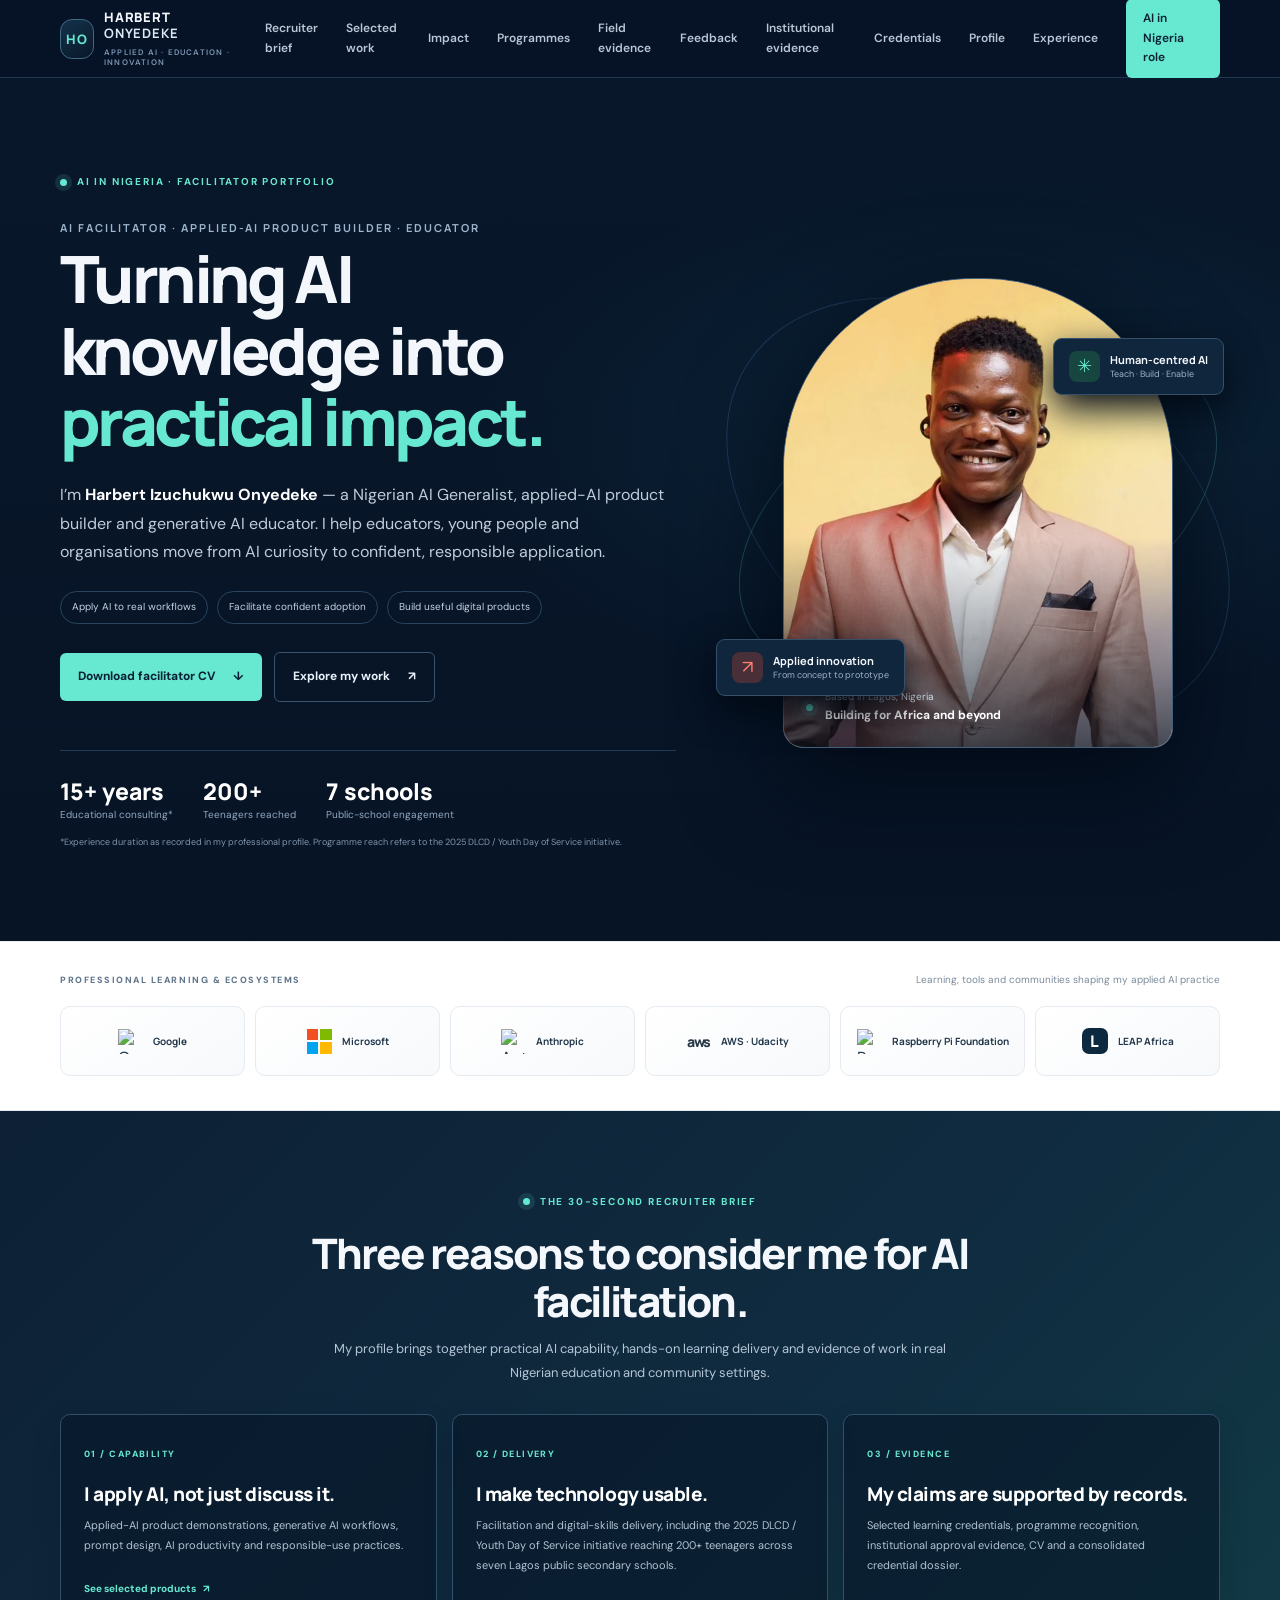
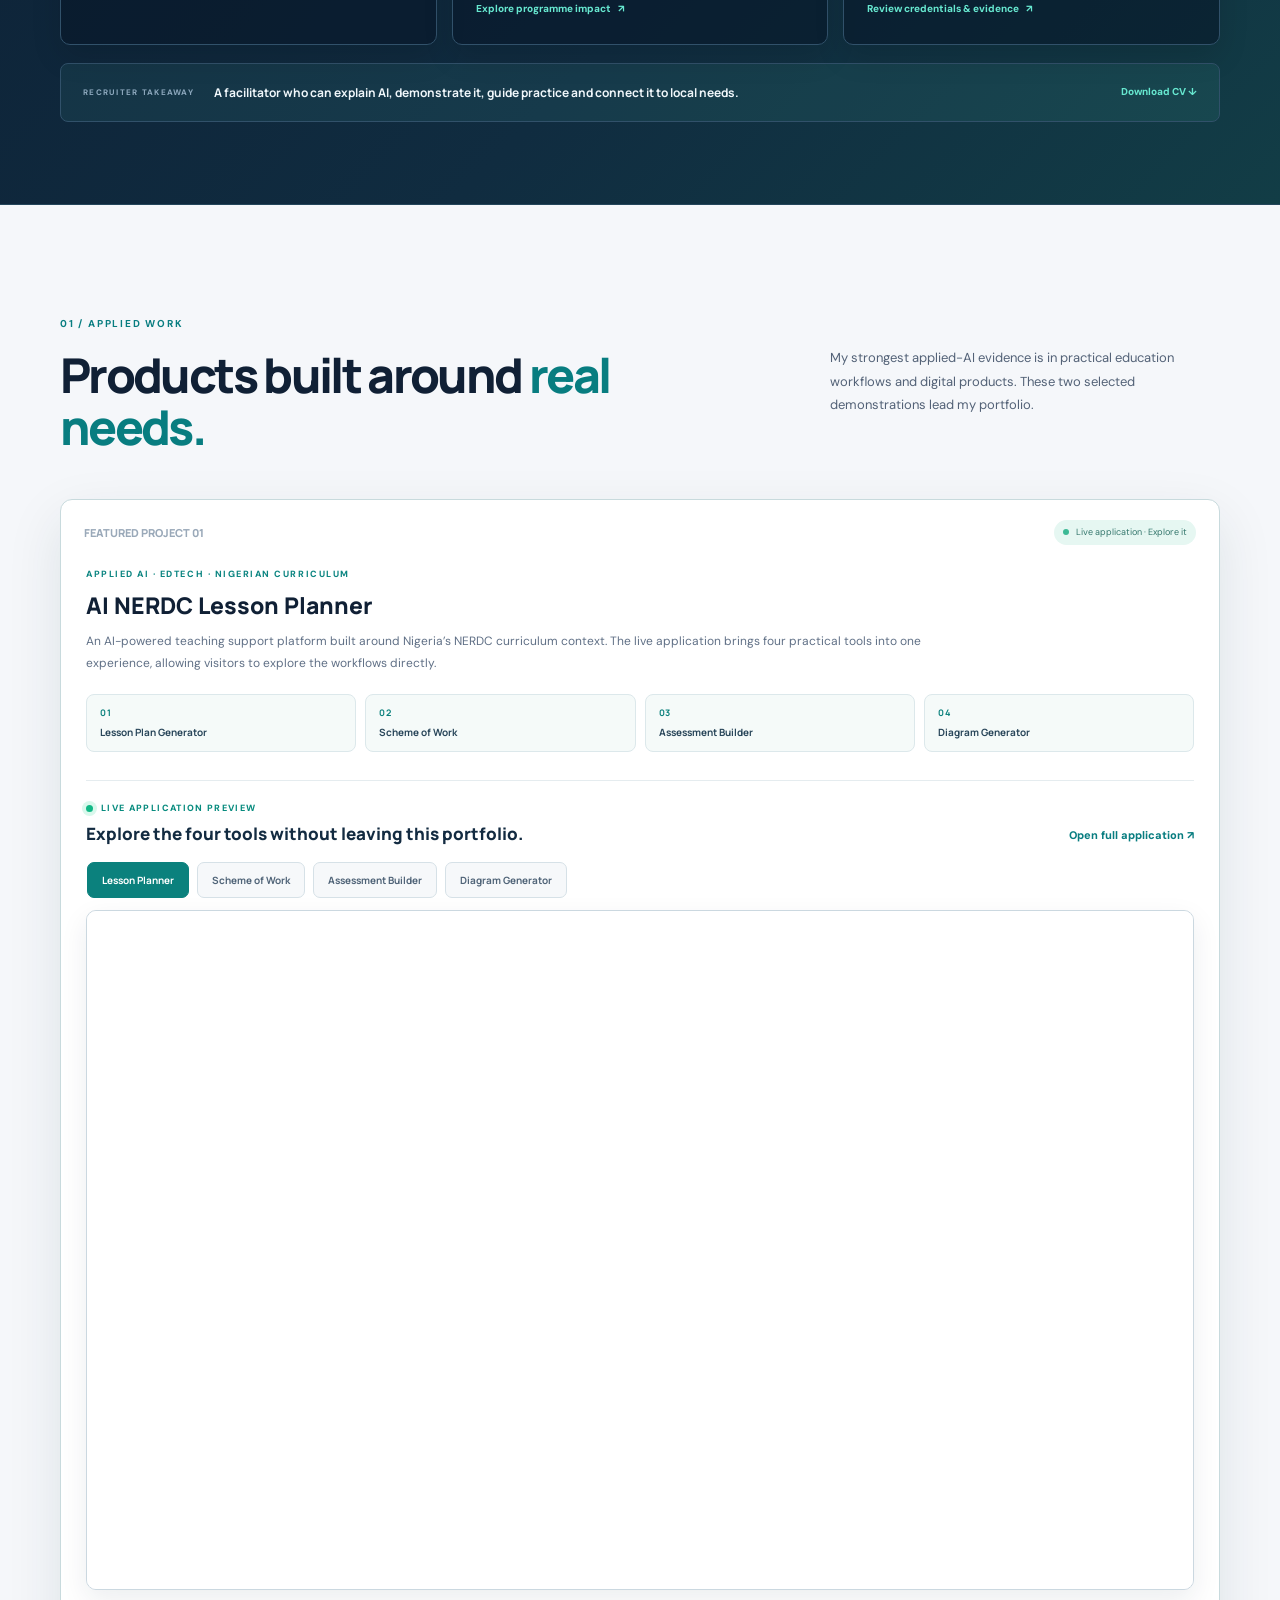
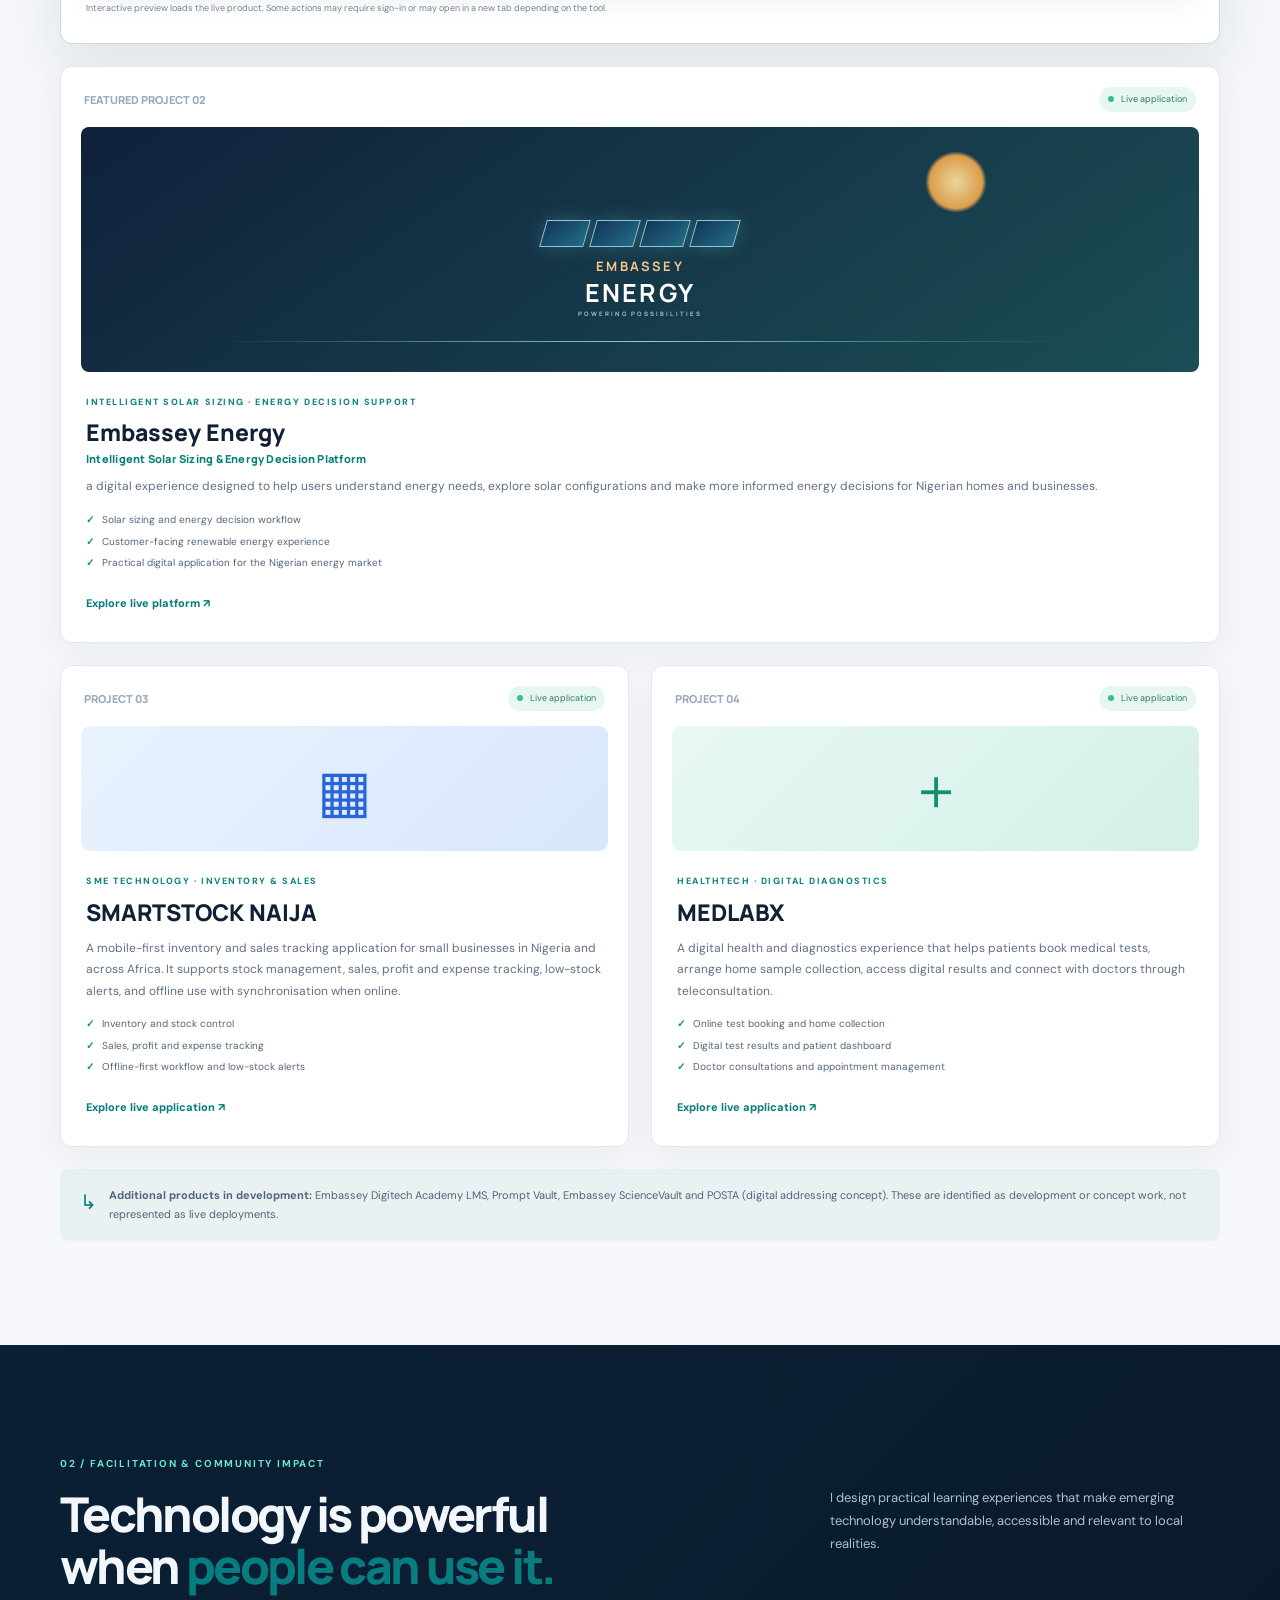
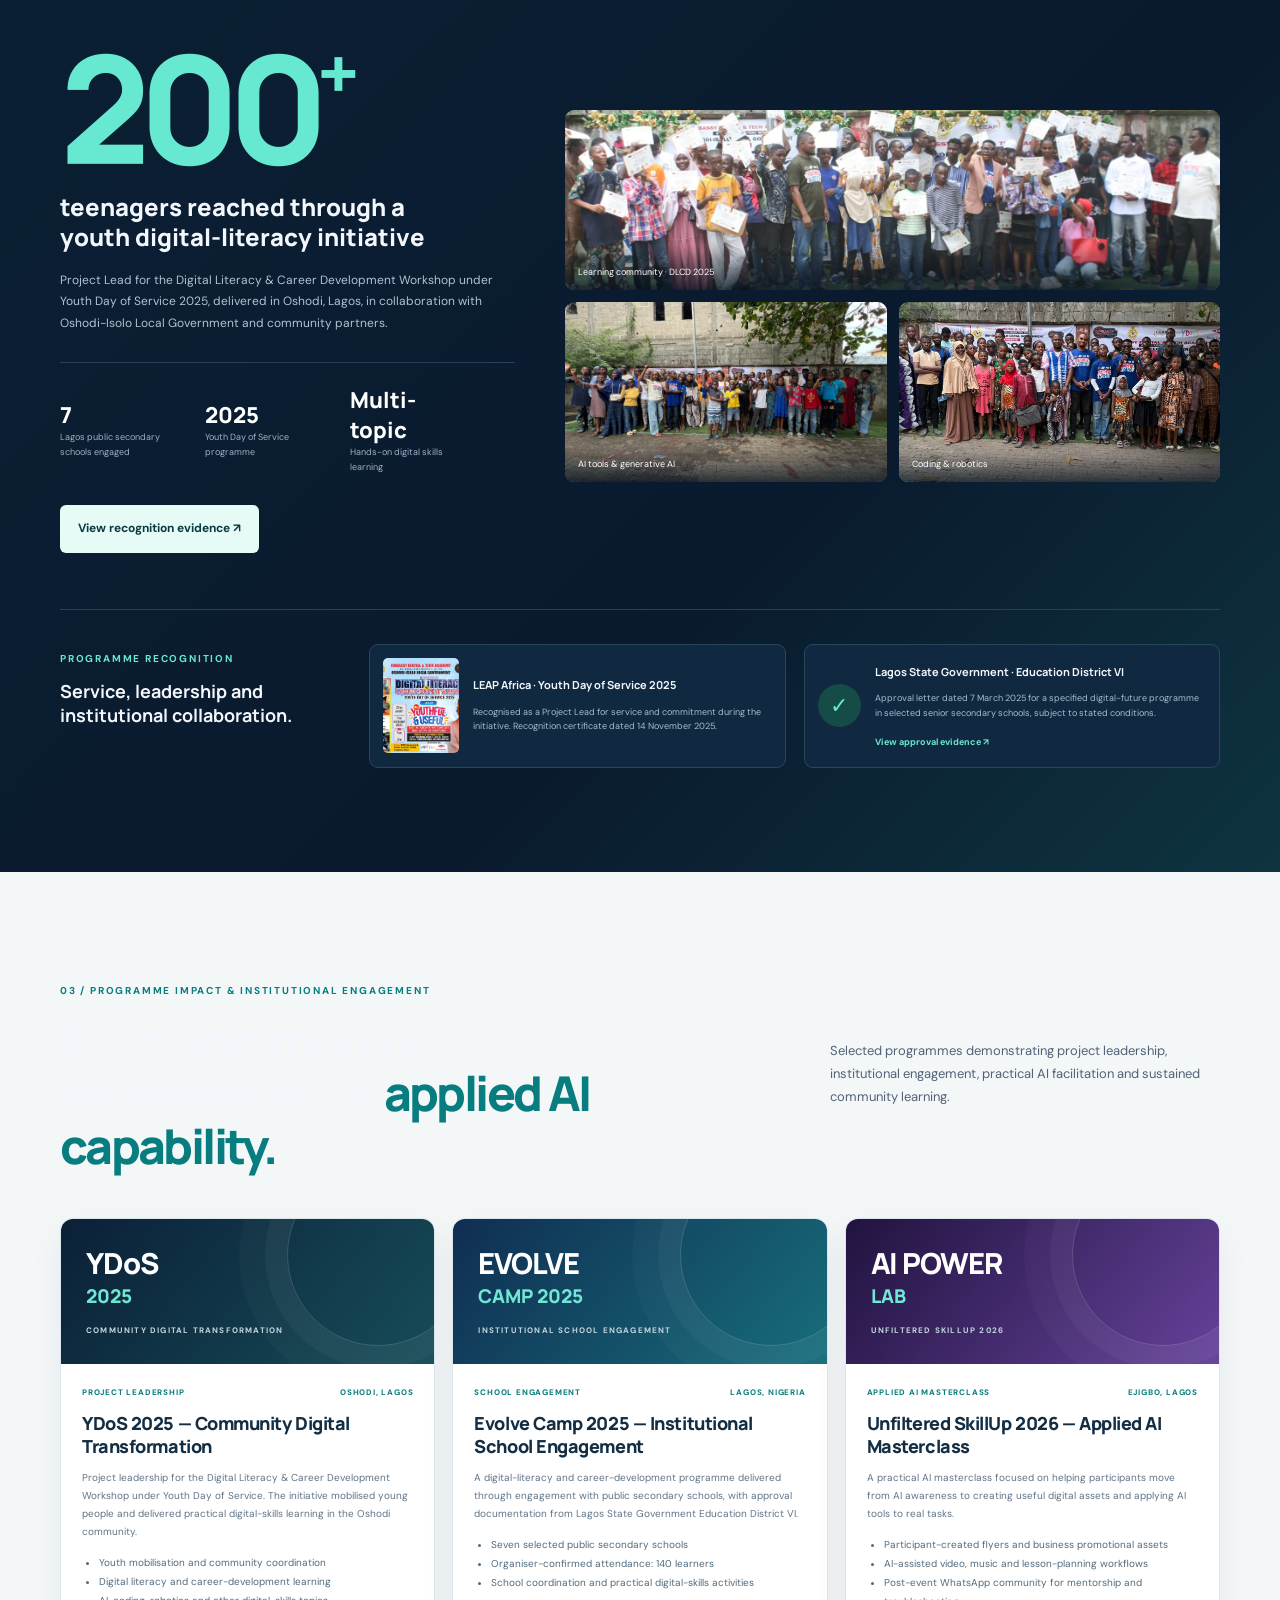
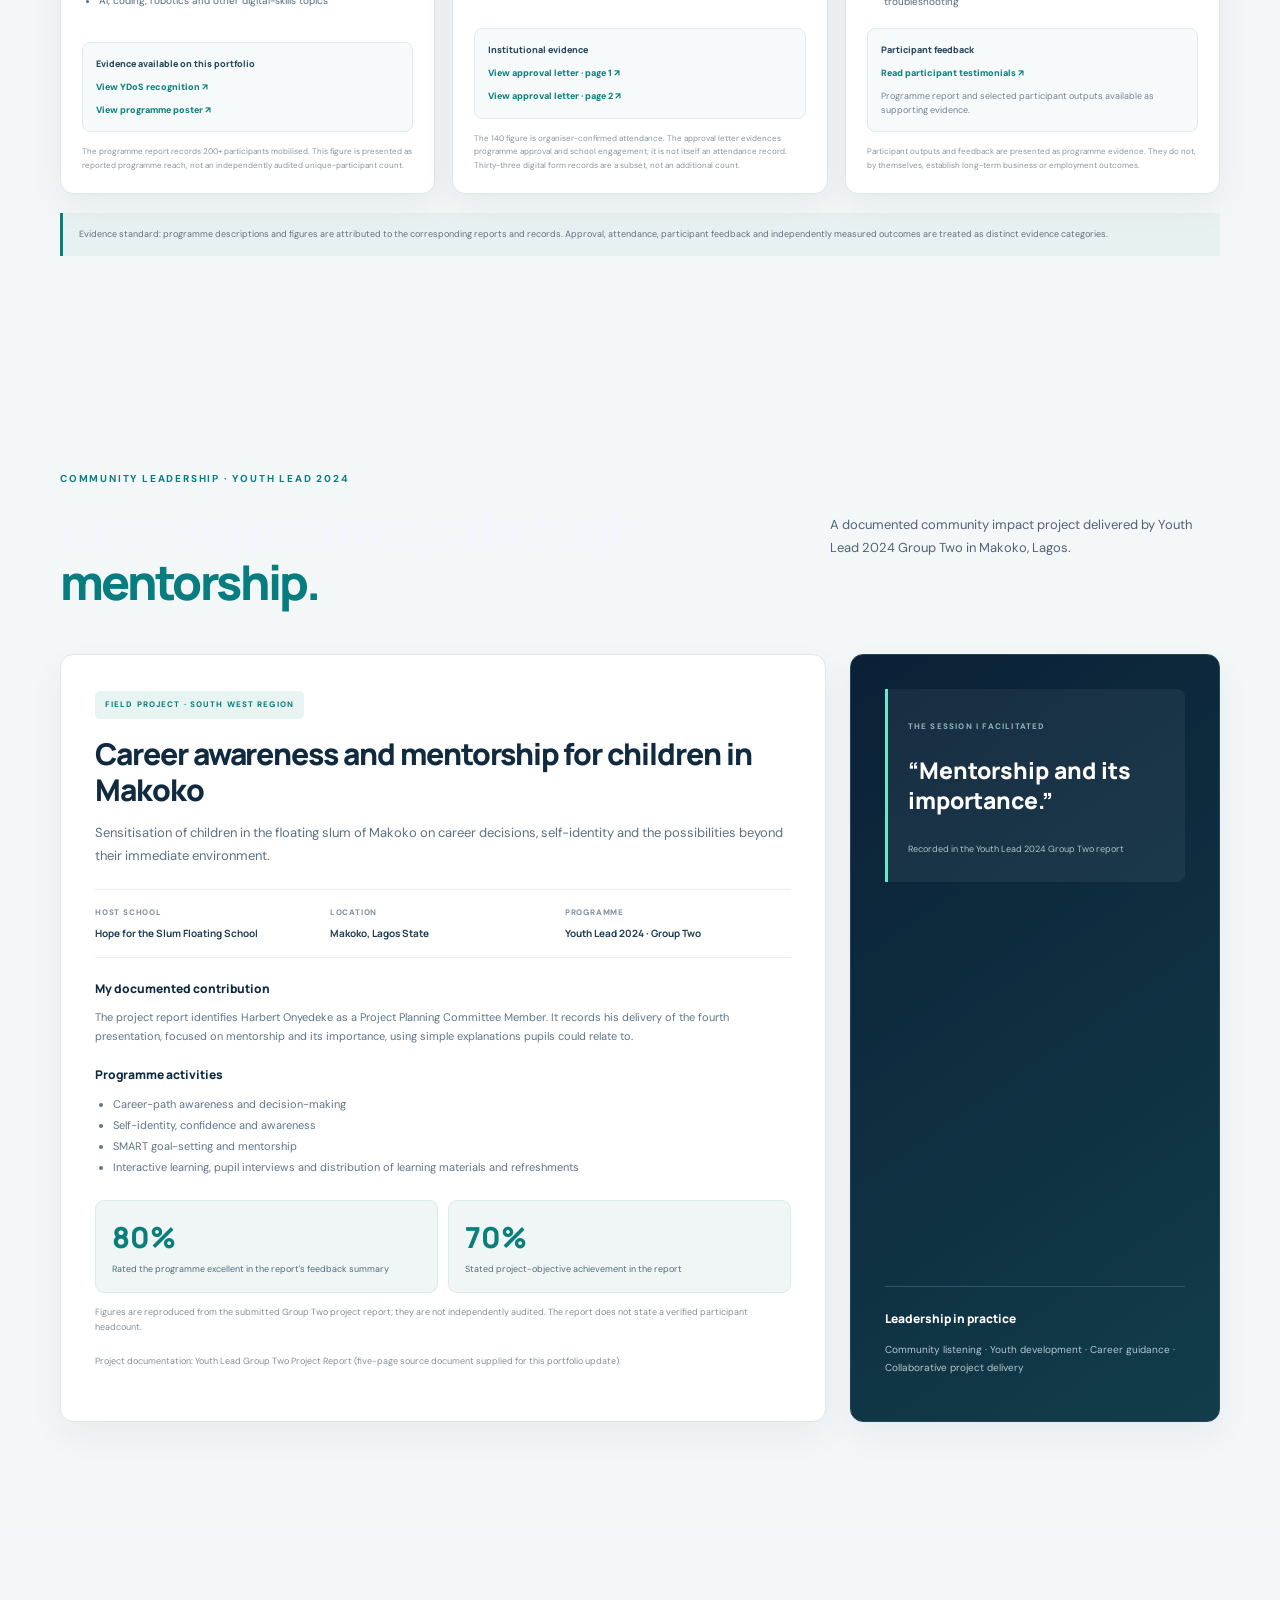
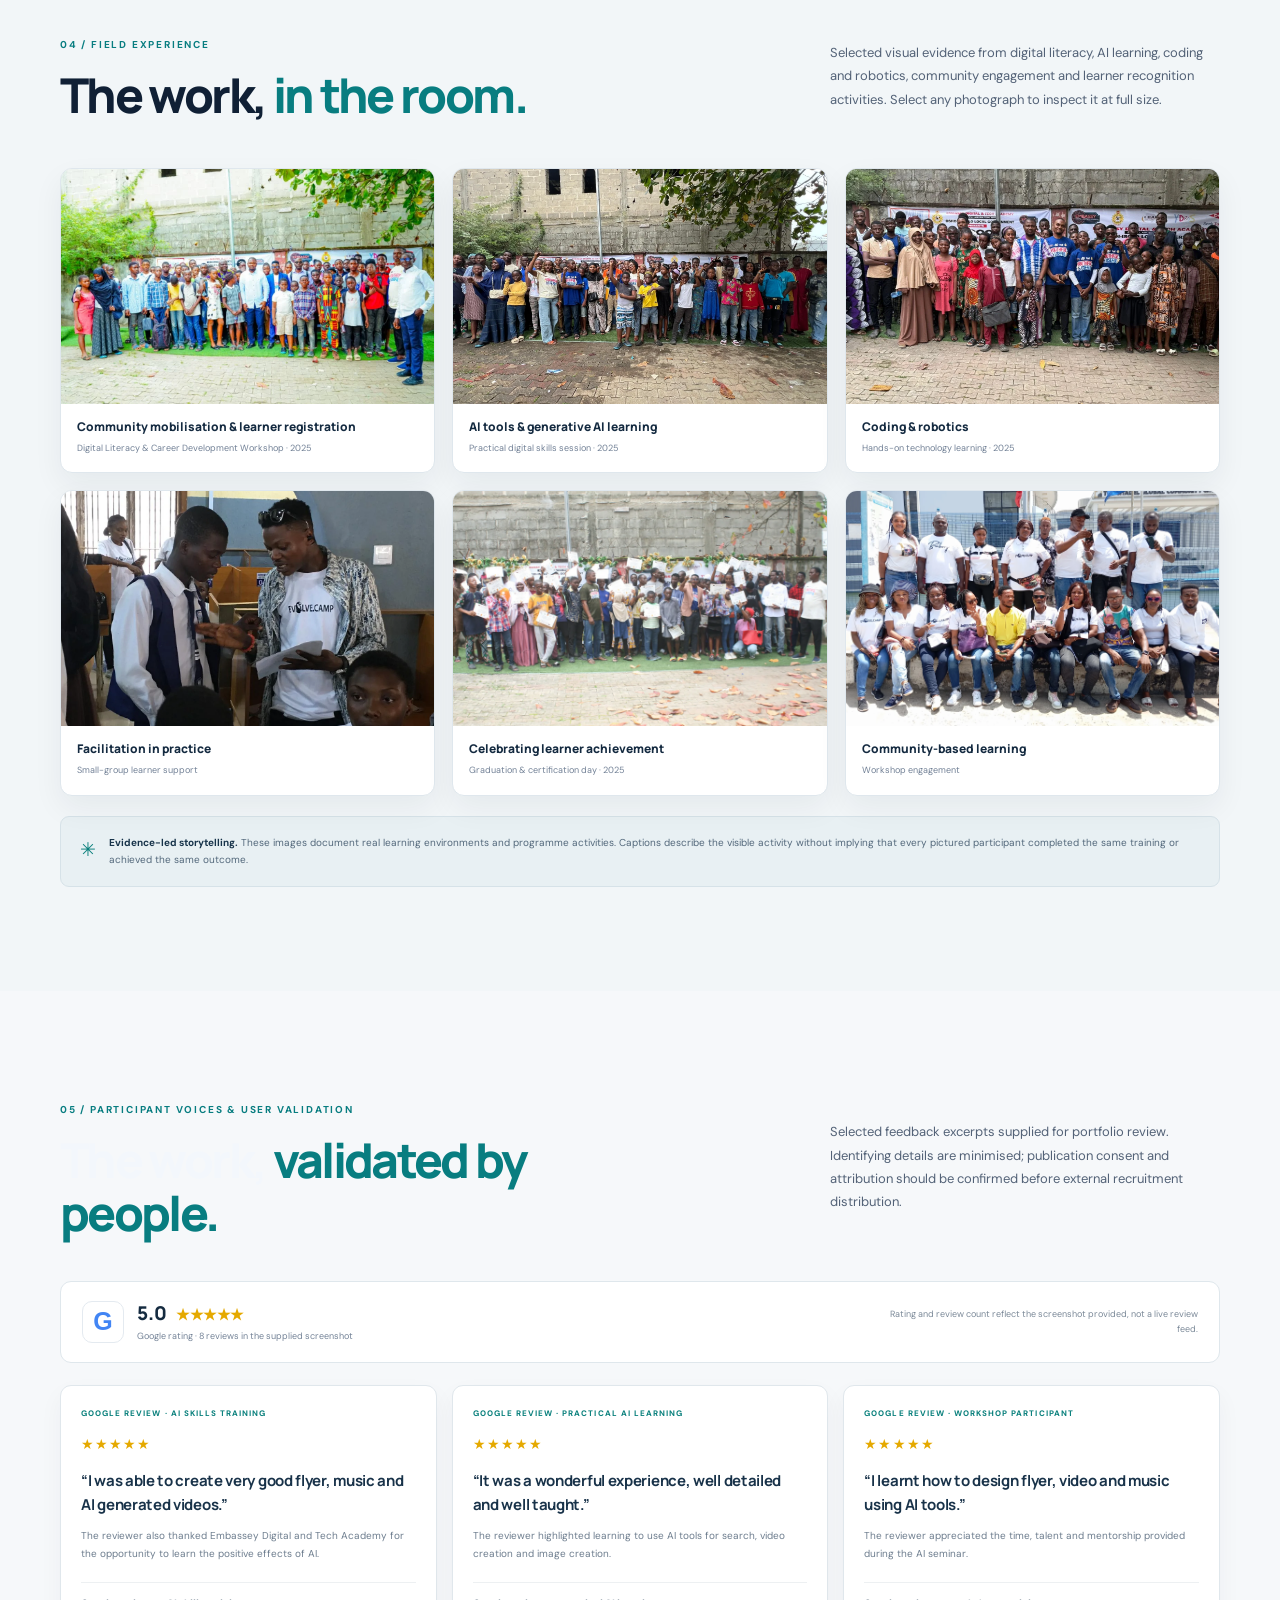
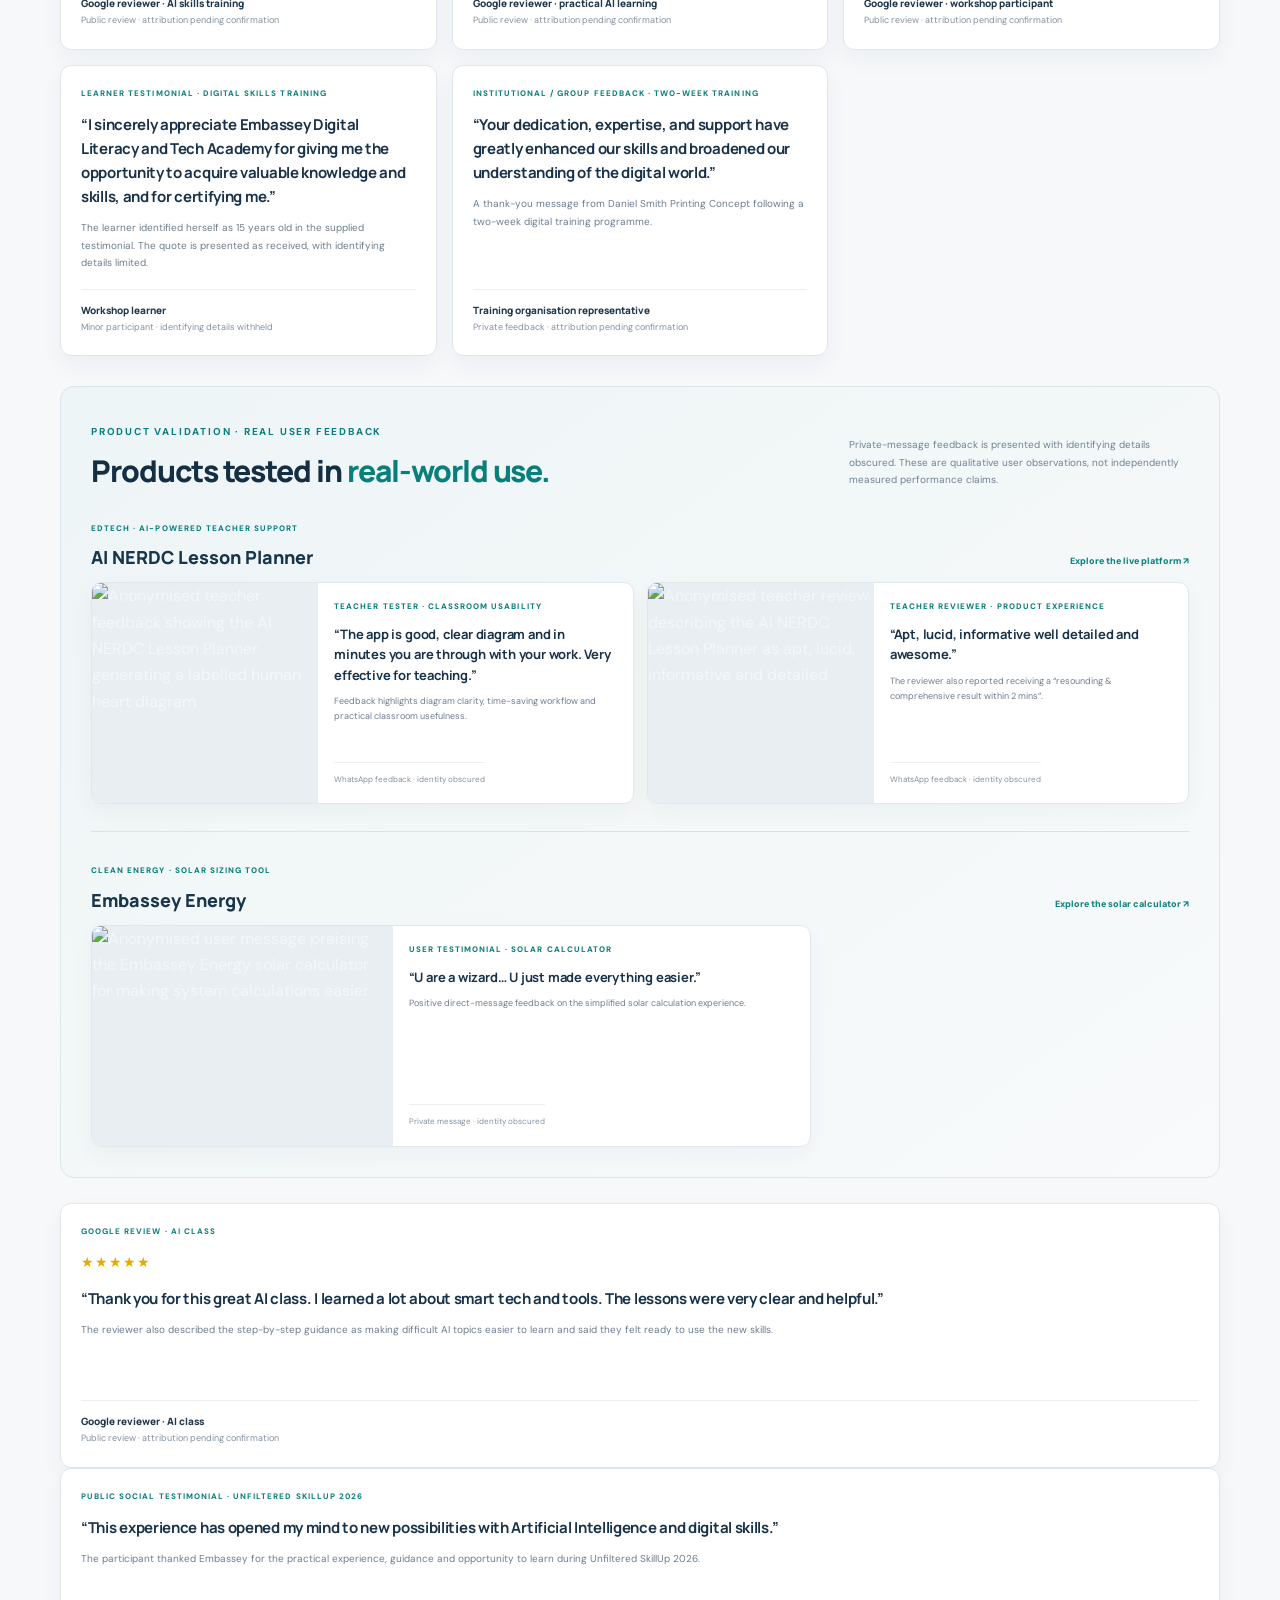
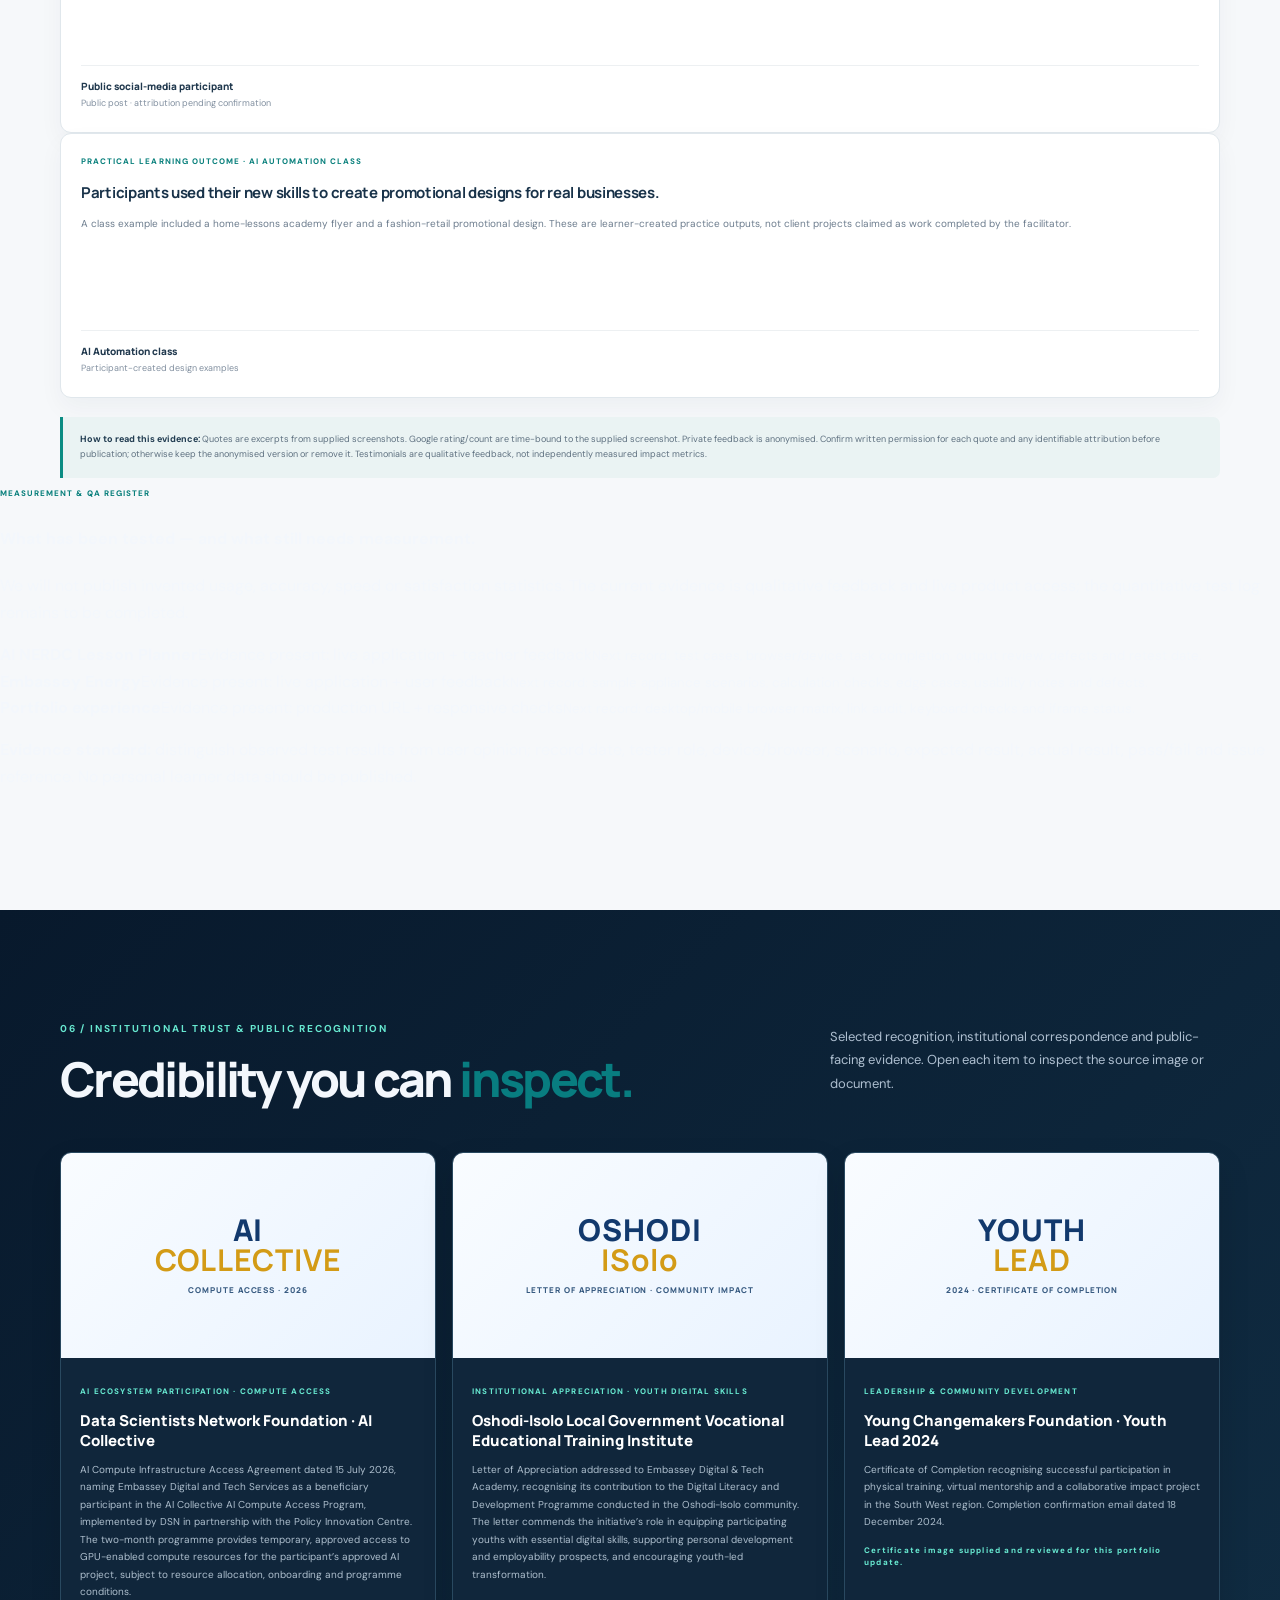
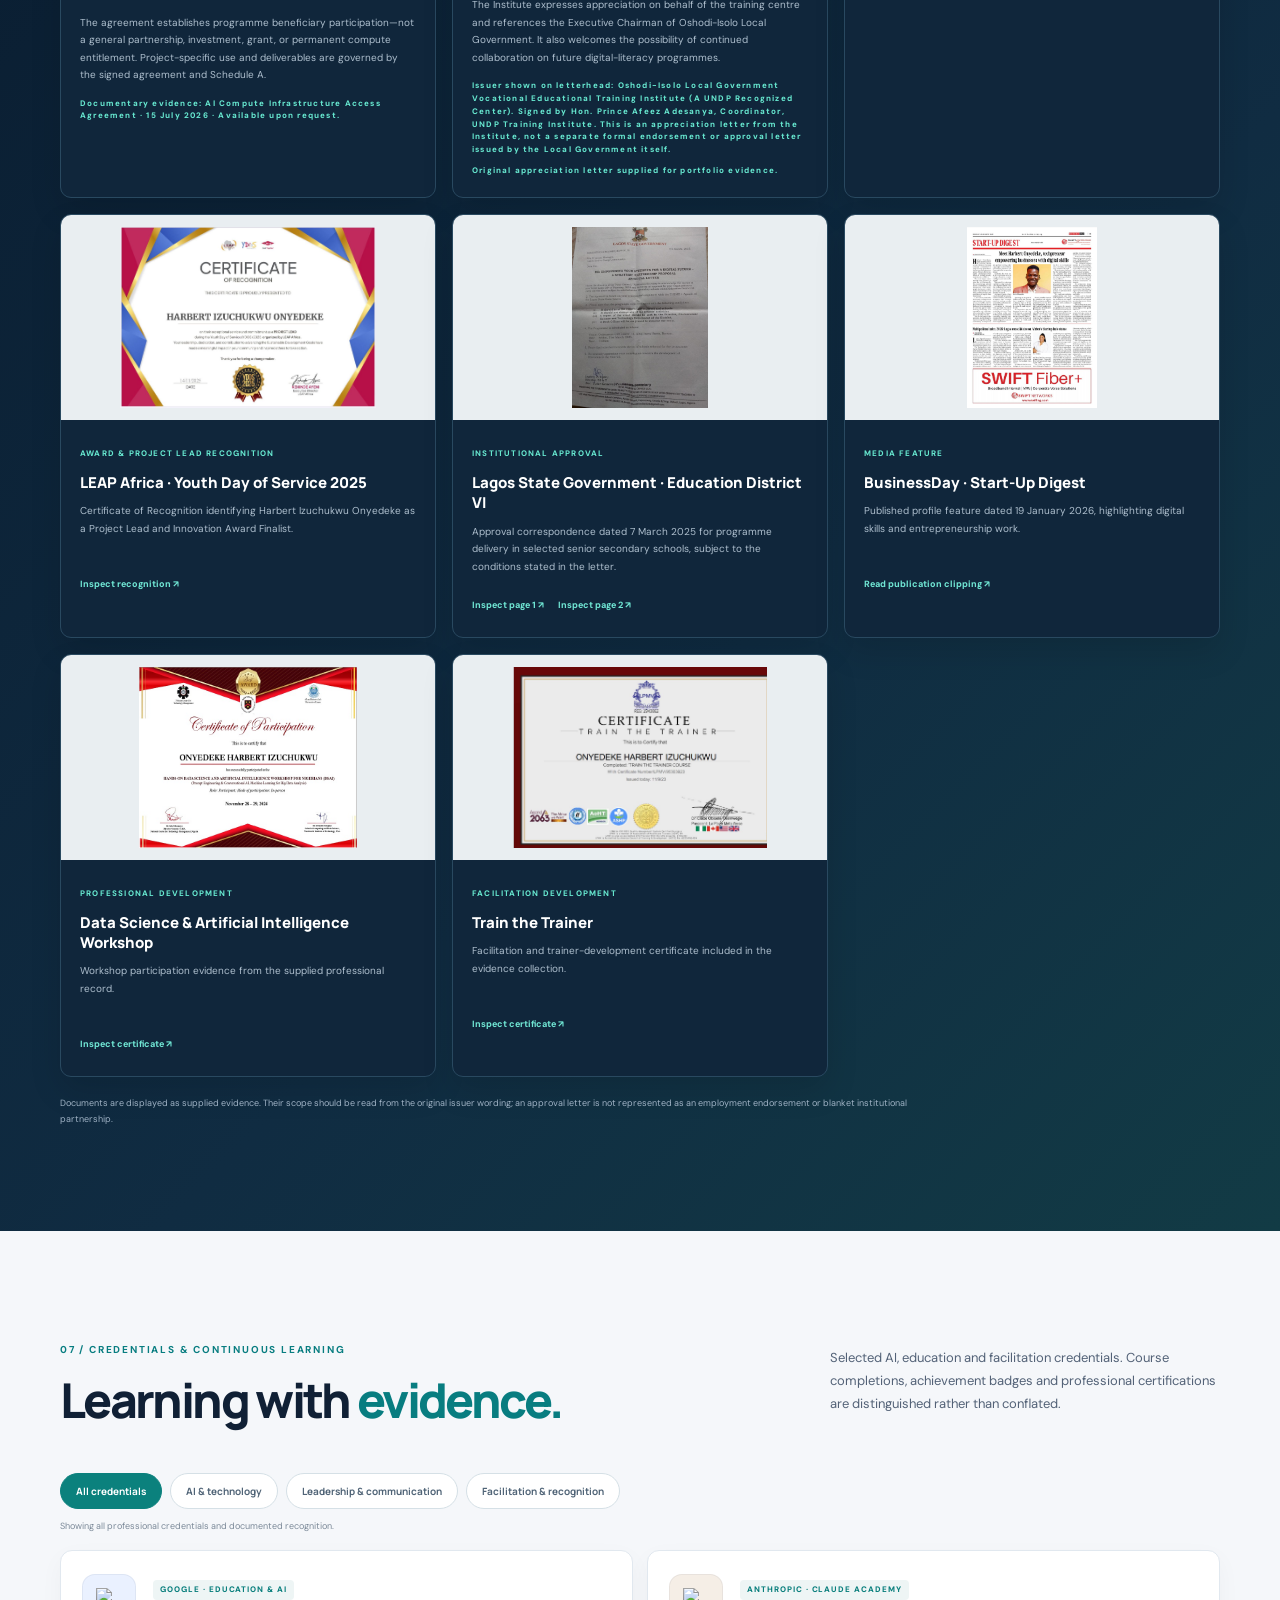
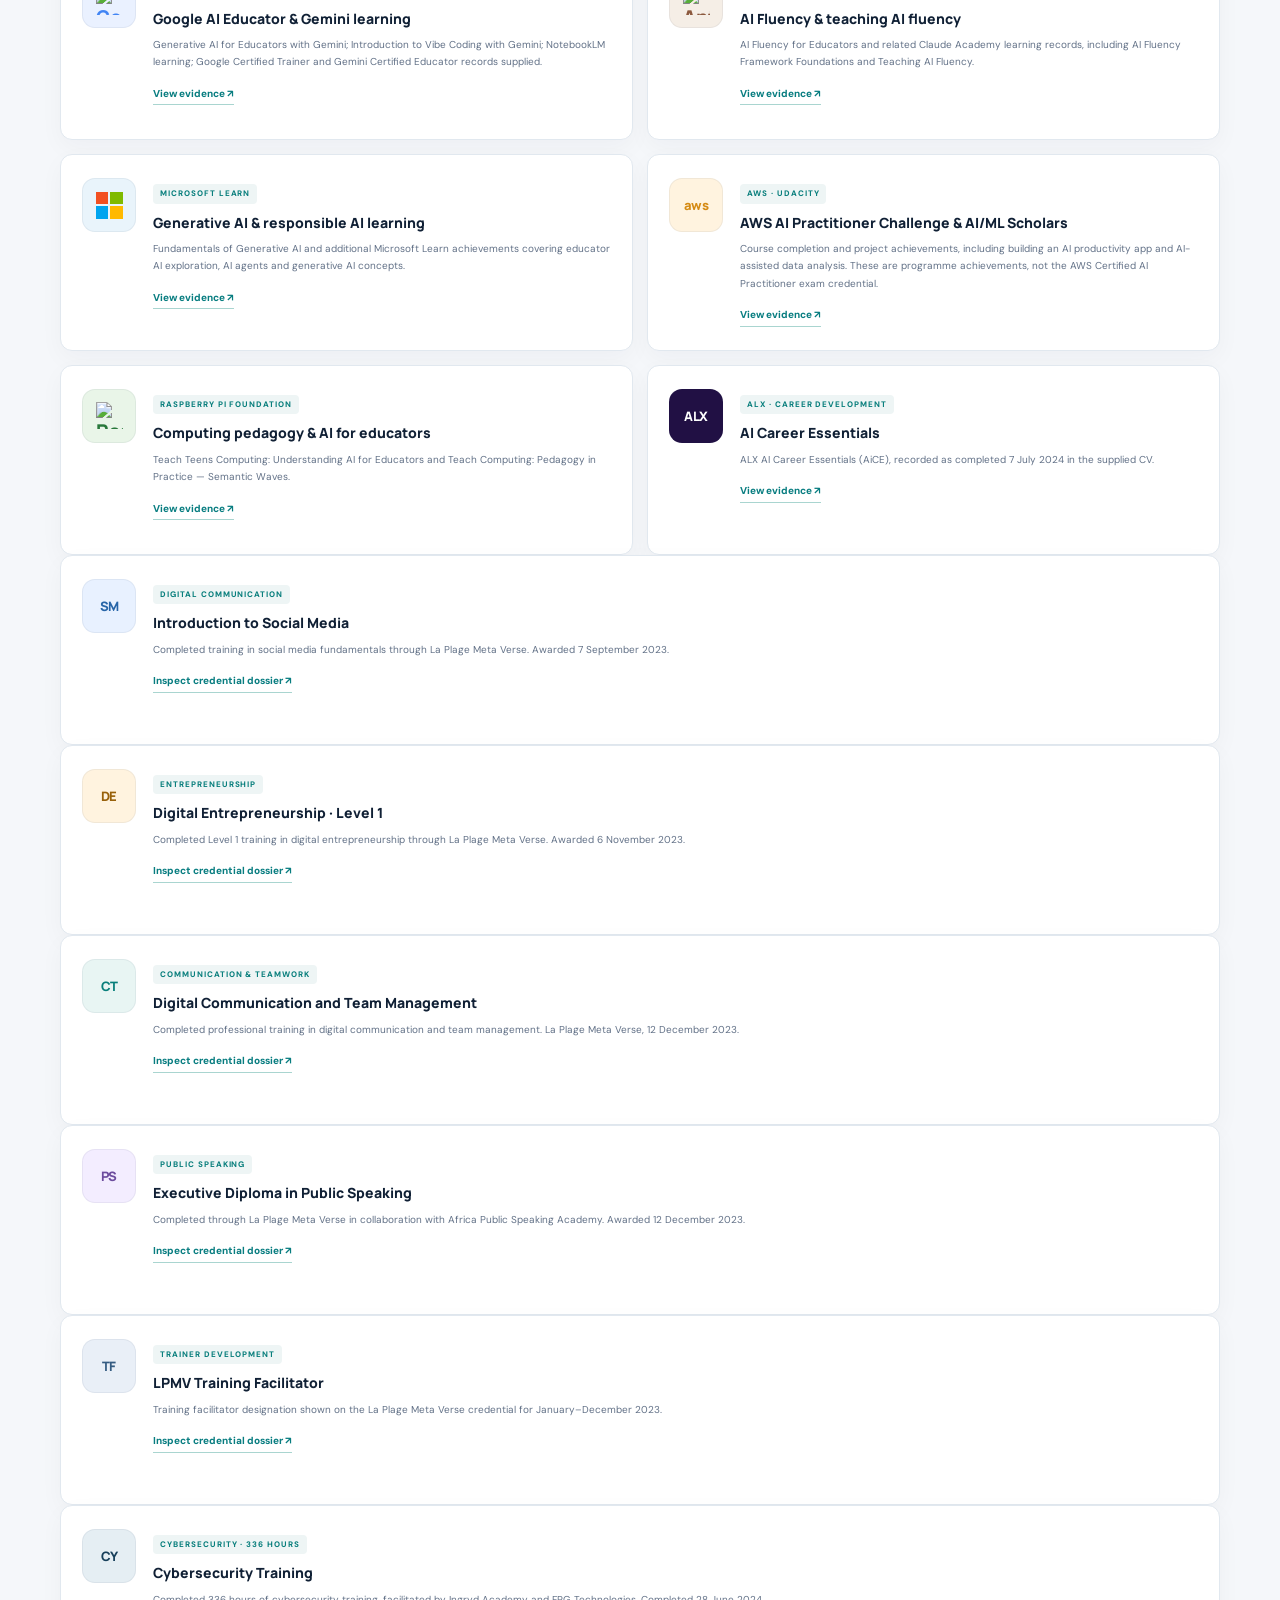
==== index.html @ 4307ee93 "Build Portfolio 3.0 recruiter conversion and evidence experience" ====
<!doctype html>
<html lang="en">
<head>
<meta charset="utf-8"><meta name="viewport" content="width=device-width, initial-scale=1">
<meta name="theme-color" content="#071426">
<title>Harbert Onyedeke | Applied AI Facilitator & Product Builder</title>
<meta name="description" content="Harbert Onyedeke is a Nigerian AI Generalist, applied-AI product builder and generative AI educator helping educators, young people and organisations turn AI into practical capability.">
<meta name="keywords" content="Harbert Onyedeke, AI facilitator Nigeria, AI educator, applied AI, generative AI, prompt engineering, digital skills, EdTech, Lagos">
<meta property="og:type" content="website"><meta property="og:title" content="Harbert Onyedeke | Applied AI Facilitator & Product Builder"><meta property="og:description" content="Practical AI education. Applied products. Measurable community impact."><meta property="og:image" content="/portrait.webp"><meta property="og:url" content="https://harbert-onyedeke-ai-portfolio.vercel.app">
<meta name="twitter:card" content="summary_large_image"><meta name="twitter:title" content="Harbert Onyedeke | Applied AI Facilitator"><meta name="twitter:description" content="Applied AI, education and digital capacity development in Nigeria."><meta name="twitter:image" content="/portrait.webp">
<link rel="preconnect" href="https://fonts.googleapis.com"><link rel="preconnect" href="https://fonts.gstatic.com" crossorigin><link href="https://fonts.googleapis.com/css2?family=DM+Sans:wght@400;500;600;700&family=Manrope:wght@400;500;600;700;800&display=swap" rel="stylesheet">
<link rel="icon" href="data:image/svg+xml,%3Csvg xmlns='http://www.w3.org/2000/svg' viewBox='0 0 100 100'%3E%3Crect width='100' height='100' rx='24' fill='%23071426'/%3E%3Ctext x='50' y='66' text-anchor='middle' font-family='Arial' font-size='52' font-weight='bold' fill='%2367e8d0'%3EHO%3C/text%3E%3C/svg%3E">
<link rel="stylesheet" href="/styles.css">
<script type="application/ld+json">{"@context":"https://schema.org","@type":"Person","name":"Harbert Izuchukwu Onyedeke","alternateName":"Facilitator Harbert","jobTitle":["AI Generalist","Applied-AI Product Builder","Generative AI Educator","Digital Skills Facilitator"],"description":"Nigerian AI facilitator, applied-AI product builder and generative AI educator. Demonstrates applied AI products, delivers practical digital-skills learning and supports responsible AI adoption.","email":"mailto:eekonsult@gmail.com","telephone":"+2348086288488","address":{"@type":"PostalAddress","addressLocality":"Oshodi, Lagos","addressCountry":"NG"},"image":"/portrait.webp","sameAs":["https://github.com/Harbertino"]}</script>
</head>
<body>
<a class="skip" href="#main">Skip to content</a>
<header class="site-header"><div class="container nav-wrap"><a class="brand" href="#top" aria-label="Harbert Onyedeke home"><span class="brand-mark">HO</span><span>HARBERT <b>ONYEDEKE</b><small>APPLIED AI · EDUCATION · INNOVATION</small></span></a><button class="menu-toggle" aria-label="Open navigation" aria-expanded="false">☰</button><nav class="nav" aria-label="Main navigation"><a href="#recruiter-snapshot">Recruiter brief</a><a href="#work">Selected work</a><a href="#impact">Impact</a><a href="#programmes">Programmes</a><a href="#gallery">Field evidence</a><a href="#testimonials">Feedback</a><a href="#recognition">Institutional evidence</a><a href="#credentials">Credentials</a><a href="#about">Profile</a><a href="#experience">Experience</a><a class="nav-cta" href="#ai-in-nigeria">AI in Nigeria role</a></nav></div></header>
<main id="main">
<section class="hero section" id="top"><div class="container hero-grid"><div class="hero-copy"><div class="eyebrow"><span class="pulse"></span> AI IN NIGERIA · FACILITATOR PORTFOLIO</div><p class="hero-kicker">AI FACILITATOR · APPLIED-AI PRODUCT BUILDER · EDUCATOR</p><h1>Turning AI knowledge into <em>practical impact.</em></h1><p class="hero-lede">I’m <strong>Harbert Izuchukwu Onyedeke</strong> — a Nigerian AI Generalist, applied-AI product builder and generative AI educator. I help educators, young people and organisations move from AI curiosity to confident, responsible application.</p><div class="hero-tags"><span>Apply AI to real workflows</span><span>Facilitate confident adoption</span><span>Build useful digital products</span></div><div class="hero-actions"><a class="btn btn-primary" href="/Onyedeke_Harbert_Izuchukwu_AI_in_Nigeria_Facilitator_CV.pdf" download>Download facilitator CV <span>↓</span></a><a class="btn btn-secondary" href="#work">Explore my work <span>↗</span></a></div><div class="hero-proof"><div><strong>15+ years</strong><span>Educational consulting*</span></div><div><strong>200+</strong><span>Teenagers reached</span></div><div><strong>7 schools</strong><span>Public-school engagement</span></div></div><p class="micro-note">*Experience duration as recorded in my professional profile. Programme reach refers to the 2025 DLCD / Youth Day of Service initiative.</p></div><div class="hero-visual"><div class="portrait-frame"><img src="/portrait.webp" alt="Portrait of Harbert Izuchukwu Onyedeke" fetchpriority="high"><div class="portrait-caption"><span class="caption-dot"></span><span>Based in Lagos, Nigeria<br><b>Building for Africa and beyond</b></span></div></div><div class="orbit orbit-one"></div><div class="orbit orbit-two"></div><div class="floating-card card-top"><span class="mini-icon">✳</span><span><b>Human-centred AI</b><small>Teach · Build · Enable</small></span></div><div class="floating-card card-bottom"><span class="mini-icon mini-coral">↗</span><span><b>Applied innovation</b><small>From concept to prototype</small></span></div></div></div></section>
<section class="ecosystem-strip" aria-label="Professional learning and ecosystems">
  <div class="container">
    <div class="ecosystem-heading"><span class="eyebrow">PROFESSIONAL LEARNING & ECOSYSTEMS</span><p>Learning, tools and communities shaping my applied AI practice</p></div>
    <div class="ecosystem-logos">
      <div class="ecosystem-brand"><img src="https://cdn.jsdelivr.net/npm/simple-icons@v15/icons/google.svg" alt="Google logo"><span>Google</span></div>
      <div class="ecosystem-brand"><span class="ecosystem-mark microsoft-mark" role="img" aria-label="Microsoft logo"><i></i><i></i><i></i><i></i></span><span>Microsoft</span></div>
      <div class="ecosystem-brand"><img src="https://cdn.jsdelivr.net/npm/simple-icons@v15/icons/anthropic.svg" alt="Anthropic logo"><span>Anthropic</span></div>
      <div class="ecosystem-brand"><span class="ecosystem-mark aws-mark" role="img" aria-label="Amazon Web Services logo">aws</span><span>AWS · Udacity</span></div>
      <div class="ecosystem-brand"><img src="https://cdn.jsdelivr.net/npm/simple-icons@v15/icons/raspberrypi.svg" alt="Raspberry Pi logo"><span>Raspberry Pi Foundation</span></div>
      <div class="ecosystem-brand ecosystem-wordmark"><span class="ecosystem-monogram">L</span><span>LEAP Africa</span></div>
    </div>
  </div>
</section>
<section class="recruiter-snapshot" id="recruiter-snapshot" aria-labelledby="snapshot-title"><div class="container"><div class="snapshot-heading"><span class="eyebrow"><span class="pulse"></span> THE 30-SECOND RECRUITER BRIEF</span><h2 id="snapshot-title">Three reasons to consider me for AI facilitation.</h2><p>My profile brings together practical AI capability, hands-on learning delivery and evidence of work in real Nigerian education and community settings.</p></div><div class="snapshot-grid"><article class="snapshot-card"><span class="snapshot-number">01 / CAPABILITY</span><h3>I apply AI, not just discuss it.</h3><p>Applied-AI product demonstrations, generative AI workflows, prompt design, AI productivity and responsible-use practices.</p><a href="#work">See selected products <span>↗</span></a></article><article class="snapshot-card"><span class="snapshot-number">02 / DELIVERY</span><h3>I make technology usable.</h3><p>Facilitation and digital-skills delivery, including the 2025 DLCD / Youth Day of Service initiative reaching 200+ teenagers across seven Lagos public secondary schools.</p><a href="#impact">Explore programme impact <span>↗</span></a></article><article class="snapshot-card"><span class="snapshot-number">03 / EVIDENCE</span><h3>My claims are supported by records.</h3><p>Selected learning credentials, programme recognition, institutional approval evidence, CV and a consolidated credential dossier.</p><a href="#credentials">Review credentials & evidence <span>↗</span></a></article></div><div class="snapshot-footer"><span>RECRUITER TAKEAWAY</span><strong>A facilitator who can explain AI, demonstrate it, guide practice and connect it to local needs.</strong><a href="/Onyedeke_Harbert_Izuchukwu_AI_in_Nigeria_Facilitator_CV.pdf" download>Download CV ↓</a></div></div></section>
<section class="section section-light" id="work"><div class="container"><div class="section-heading"><div><span class="eyebrow dark-eyebrow">01 / APPLIED WORK</span><h2>Products built around <em>real needs.</em></h2></div><p>My strongest applied-AI evidence is in practical education workflows and digital products. These two selected demonstrations lead my portfolio.</p></div><div class="featured-project-stack">
<article class="project-card project-featured project-live-feature">
  <div class="project-top"><span class="project-index">FEATURED PROJECT 01</span><span class="status-pill"><i></i> Live application · Explore it</span></div>
  <div class="project-body project-live-intro">
    <p class="project-type">APPLIED AI · EDTECH · NIGERIAN CURRICULUM</p>
    <h3>AI NERDC Lesson Planner</h3>
    <p>An AI-powered teaching support platform built around Nigeria’s NERDC curriculum context. The live application brings four practical tools into one experience, allowing visitors to explore the workflows directly.</p>
    <div class="tool-highlights">
      <span><b>01</b> Lesson Plan Generator</span><span><b>02</b> Scheme of Work</span><span><b>03</b> Assessment Builder</span><span><b>04</b> Diagram Generator</span>
    </div>
    <div class="live-preview-heading"><div><span class="live-label"><i></i> LIVE APPLICATION PREVIEW</span><strong>Explore the four tools without leaving this portfolio.</strong></div><a class="text-link" href="https://nerdclessonplanner.lovable.app/" target="_blank" rel="noopener">Open full application ↗</a></div>
    <div class="preview-tabs" role="group" aria-label="Choose an AI NERDC tool to preview">
      <button type="button" class="preview-tab active" data-preview="/lesson-planner" aria-pressed="true">Lesson Planner</button>
      <button type="button" class="preview-tab" data-preview="/scheme-of-work" aria-pressed="false">Scheme of Work</button>
      <button type="button" class="preview-tab" data-preview="/assessment-builder" aria-pressed="false">Assessment Builder</button>
      <button type="button" class="preview-tab" data-preview="/diagram-generator" aria-pressed="false">Diagram Generator</button>
    </div>
    <div class="live-preview-frame"><iframe id="nerdc-live-preview" src="https://nerdclessonplanner.lovable.app/lesson-planner" title="Live AI NERDC Lesson Planner application preview" loading="lazy" allow="clipboard-read; clipboard-write" referrerpolicy="strict-origin-when-cross-origin"></iframe></div>
    <p class="preview-note">Interactive preview loads the live product. Some actions may require sign-in or may open in a new tab depending on the tool.</p>
  </div>
</article>
<article class="project-card project-energy-feature">
  <div class="project-top"><span class="project-index">FEATURED PROJECT 02</span><span class="status-pill"><i></i> Live application</span></div>
  <div class="project-art energy-art"><div class="energy-sun"></div><div class="energy-panels"><i></i><i></i><i></i><i></i></div><div class="energy-word">EMBASSEY<br><b>ENERGY</b><small>POWERING POSSIBILITIES</small></div><div class="energy-line"></div></div>
  <div class="project-body"><p class="project-type">INTELLIGENT SOLAR SIZING · ENERGY DECISION SUPPORT</p><h3>Embassey Energy</h3><p class="project-subtitle">Intelligent Solar Sizing &amp; Energy Decision Platform</p><p> a digital experience designed to help users understand energy needs, explore solar configurations and make more informed energy decisions for Nigerian homes and businesses.</p><ul class="project-points"><li>Solar sizing and energy decision workflow</li><li>Customer-facing renewable energy experience</li><li>Practical digital application for the Nigerian energy market</li></ul><a class="text-link" href="https://embasseyenergy.lovable.app/" target="_blank" rel="noopener">Explore live platform ↗</a></div>
</article>
<div class="supporting-project-grid">
<article class="project-card supporting-project"><div class="project-top"><span class="project-index">PROJECT 03</span><span class="status-pill"><i></i> Live application</span></div><div class="support-project-icon stock-icon">▦</div><div class="project-body"><p class="project-type">SME TECHNOLOGY · INVENTORY & SALES</p><h3>SMARTSTOCK NAIJA</h3><p>A mobile-first inventory and sales tracking application for small businesses in Nigeria and across Africa. It supports stock management, sales, profit and expense tracking, low-stock alerts, and offline use with synchronisation when online.</p><ul class="project-points"><li>Inventory and stock control</li><li>Sales, profit and expense tracking</li><li>Offline-first workflow and low-stock alerts</li></ul><a class="text-link" href="https://thriving-kelpie-c4c64d.netlify.app/" target="_blank" rel="noopener">Explore live application ↗</a></div></article>
<article class="project-card supporting-project"><div class="project-top"><span class="project-index">PROJECT 04</span><span class="status-pill"><i></i> Live application</span></div><div class="support-project-icon med-icon">＋</div><div class="project-body"><p class="project-type">HEALTHTECH · DIGITAL DIAGNOSTICS</p><h3>MEDLABX</h3><p>A digital health and diagnostics experience that helps patients book medical tests, arrange home sample collection, access digital results and connect with doctors through teleconsultation.</p><ul class="project-points"><li>Online test booking and home collection</li><li>Digital test results and patient dashboard</li><li>Doctor consultations and appointment management</li></ul><a class="text-link" href="https://vocal-entremet-22687b.netlify.app/" target="_blank" rel="noopener">Explore live application ↗</a></div></article>
</div>
</div>
<div class="portfolio-note"><span>↳</span><p><b>Additional products in development:</b> Embassey Digitech Academy LMS, Prompt Vault, Embassey ScienceVault and POSTA (digital addressing concept). These are identified as development or concept work, not represented as live deployments.</p></div></div></section>
<section class="section impact-section" id="impact"><div class="container"><div class="section-heading light-heading"><div><span class="eyebrow">02 / FACILITATION & COMMUNITY IMPACT</span><h2>Technology is powerful<br>when <em>people can use it.</em></h2></div><p>I design practical learning experiences that make emerging technology understandable, accessible and relevant to local realities.</p></div><div class="impact-layout"><div class="impact-main"><div class="impact-number">200<span>+</span></div><h3>teenagers reached through a youth digital-literacy initiative</h3><p>Project Lead for the Digital Literacy & Career Development Workshop under Youth Day of Service 2025, delivered in Oshodi, Lagos, in collaboration with Oshodi-Isolo Local Government and community partners.</p><div class="impact-facts"><div><b>7</b><span>Lagos public secondary schools engaged</span></div><div><b>2025</b><span>Youth Day of Service programme</span></div><div><b>Multi-topic</b><span>Hands-on digital skills learning</span></div></div><a class="btn btn-light" href="/LEAP%20AFRICA%20YDOS%20RECOGITION(1).jpeg" target="_blank">View recognition evidence ↗</a></div><div class="impact-gallery"><figure class="gallery-large"><img src="/workshop-group.webp" alt="Youth participants and facilitators at the DLCD 2025 programme" loading="lazy"><figcaption>Learning community · DLCD 2025</figcaption></figure><figure><img src="/workshop-teaching.webp" alt="Facilitating an AI tools and generative AI session" loading="lazy"><figcaption>AI tools & generative AI</figcaption></figure><figure><img src="/workshop-robotics.webp" alt="Teenagers participating in a coding and robotics session" loading="lazy"><figcaption>Coding & robotics</figcaption></figure></div></div><div class="impact-bottom"><div><span class="eyebrow">PROGRAMME RECOGNITION</span><h3>Service, leadership and institutional collaboration.</h3></div><div class="recognition-card"><img src="/ydos-poster.webp" alt="Youth Day of Service 2025 Digital Literacy and Career Development Workshop poster" loading="lazy"><div><b>LEAP Africa · Youth Day of Service 2025</b><p>Recognised as a Project Lead for service and commitment during the initiative. Recognition certificate dated 14 November 2025.</p></div></div><div class="recognition-card approval-card"><div class="approval-mark">✓</div><div><b>Lagos State Government · Education District VI</b><p>Approval letter dated 7 March 2025 for a specified digital-future programme in selected senior secondary schools, subject to stated conditions.</p><a href="/LAGOS%20STATE%20MINISTRY%20OF%20EDUCATION%20APPROVAL%20LETTER%20PAGE%201.jpg" target="_blank" rel="noopener">View approval evidence ↗</a></div></div></div></div></section>
<section class="section programme-impact-section" id="programmes" aria-labelledby="programmes-title">
<div class="container">
  <div class="section-heading">
    <div><span class="eyebrow dark-eyebrow">03 / PROGRAMME IMPACT & INSTITUTIONAL ENGAGEMENT</span><h2 id="programmes-title">From community mobilisation to <em>applied AI capability.</em></h2></div>
    <p>Selected programmes demonstrating project leadership, institutional engagement, practical AI facilitation and sustained community learning.</p>
  </div>
  <div class="programme-grid">
    <article class="programme-card programme-ydos">
      <div class="programme-visual"><span>YDoS</span><b>2025</b><small>COMMUNITY DIGITAL TRANSFORMATION</small></div>
      <div class="programme-content">
        <div class="programme-meta"><span>PROJECT LEADERSHIP</span><span>OSHODI, LAGOS</span></div>
        <h3>YDoS 2025 — Community Digital Transformation</h3>
        <p>Project leadership for the Digital Literacy &amp; Career Development Workshop under Youth Day of Service. The initiative mobilised young people and delivered practical digital-skills learning in the Oshodi community.</p>
        <ul><li>Youth mobilisation and community coordination</li><li>Digital literacy and career-development learning</li><li>AI, coding, robotics and other digital-skills topics</li></ul>
        <div class="programme-proof"><b>Evidence available on this portfolio</b><a href="/LEAP%20AFRICA%20YDOS%20RECOGITION(1).jpeg" target="_blank" rel="noopener">View YDoS recognition ↗</a><a href="/ydos-poster.webp" target="_blank" rel="noopener">View programme poster ↗</a></div>
        <p class="programme-caveat">The programme report records 200+ participants mobilised. This figure is presented as reported programme reach, not an independently audited unique-participant count.</p>
      </div>
    </article>
    <article class="programme-card programme-evolve">
      <div class="programme-visual"><span>EVOLVE</span><b>CAMP 2025</b><small>INSTITUTIONAL SCHOOL ENGAGEMENT</small></div>
      <div class="programme-content">
        <div class="programme-meta"><span>SCHOOL ENGAGEMENT</span><span>LAGOS, NIGERIA</span></div>
        <h3>Evolve Camp 2025 — Institutional School Engagement</h3>
        <p>A digital-literacy and career-development programme delivered through engagement with public secondary schools, with approval documentation from Lagos State Government Education District VI.</p>
        <ul><li>Seven selected public secondary schools</li><li>Organiser-confirmed attendance: 140 learners</li><li>School coordination and practical digital-skills activities</li></ul>
        <div class="programme-proof"><b>Institutional evidence</b><a href="/LAGOS%20STATE%20MINISTRY%20OF%20EDUCATION%20APPROVAL%20LETTER%20PAGE%201.jpg" target="_blank" rel="noopener">View approval letter · page 1 ↗</a><a href="/LAGOS%20STATE%20MINISTRY%20OF%20EDUCATION%20APPROVAL%20LETTER%20PAGE%202.jpg" target="_blank" rel="noopener">View approval letter · page 2 ↗</a></div>
        <p class="programme-caveat">The 140 figure is organiser-confirmed attendance. The approval letter evidences programme approval and school engagement; it is not itself an attendance record. Thirty-three digital form records are a subset, not an additional count.</p>
      </div>
    </article>
    <article class="programme-card programme-skillup">
      <div class="programme-visual"><span>AI POWER</span><b>LAB</b><small>UNFILTERED SKILLUP 2026</small></div>
      <div class="programme-content">
        <div class="programme-meta"><span>APPLIED AI MASTERCLASS</span><span>EJIGBO, LAGOS</span></div>
        <h3>Unfiltered SkillUp 2026 — Applied AI Masterclass</h3>
        <p>A practical AI masterclass focused on helping participants move from AI awareness to creating useful digital assets and applying AI tools to real tasks.</p>
        <ul><li>Participant-created flyers and business promotional assets</li><li>AI-assisted video, music and lesson-planning workflows</li><li>Post-event WhatsApp community for mentorship and troubleshooting</li></ul>
        <div class="programme-proof"><b>Participant feedback</b><a href="#testimonials">Read participant testimonials ↗</a><span>Programme report and selected participant outputs available as supporting evidence.</span></div>
        <p class="programme-caveat">Participant outputs and feedback are presented as programme evidence. They do not, by themselves, establish long-term business or employment outcomes.</p>
      </div>
    </article>
  </div>
  <p class="programme-footnote">Evidence standard: programme descriptions and figures are attributed to the corresponding reports and records. Approval, attendance, participant feedback and independently measured outcomes are treated as distinct evidence categories.</p>
</div>
</section>
<section class="section makoko-section" id="makoko" aria-labelledby="makoko-title"><div class="container"><div class="section-heading"><div><span class="eyebrow dark-eyebrow">COMMUNITY LEADERSHIP · YOUTH LEAD 2024</span><h2 id="makoko-title">Opening pathways through <em>mentorship.</em></h2></div><p>A documented community impact project delivered by Youth Lead 2024 Group Two in Makoko, Lagos.</p></div><div class="makoko-grid"><div class="makoko-story"><span class="makoko-tag">FIELD PROJECT · SOUTH WEST REGION</span><h3>Career awareness and mentorship for children in Makoko</h3><p class="makoko-lede">Sensitisation of children in the floating slum of Makoko on career decisions, self-identity and the possibilities beyond their immediate environment.</p><div class="makoko-meta"><div><small>HOST SCHOOL</small><b>Hope for the Slum Floating School</b></div><div><small>LOCATION</small><b>Makoko, Lagos State</b></div><div><small>PROGRAMME</small><b>Youth Lead 2024 · Group Two</b></div></div><h4>My documented contribution</h4><p>The project report identifies Harbert Onyedeke as a Project Planning Committee Member. It records his delivery of the fourth presentation, focused on mentorship and its importance, using simple explanations pupils could relate to.</p><h4>Programme activities</h4><ul class="makoko-list"><li>Career-path awareness and decision-making</li><li>Self-identity, confidence and awareness</li><li>SMART goal-setting and mentorship</li><li>Interactive learning, pupil interviews and distribution of learning materials and refreshments</li></ul><div class="makoko-outcomes"><div><b>80%</b><span>Rated the programme excellent in the report's feedback summary</span></div><div><b>70%</b><span>Stated project-objective achievement in the report</span></div></div><p class="makoko-caveat">Figures are reproduced from the submitted Group Two project report; they are not independently audited. The report does not state a verified participant headcount.</p><p class="makoko-caveat">Project documentation: Youth Lead Group Two Project Report (five-page source document supplied for this portfolio update).</p></div><aside class="makoko-side"><div class="makoko-quote"><span>THE SESSION I FACILITATED</span><p>“Mentorship and its importance.”</p><small>Recorded in the Youth Lead 2024 Group Two report</small></div><div class="makoko-side-note"><b>Leadership in practice</b><p>Community listening · Youth development · Career guidance · Collaborative project delivery</p></div></aside></div></div></section><section class="section section-light gallery-section" id="gallery" aria-labelledby="gallery-title"><div class="container"><div class="section-heading"><div><span class="eyebrow dark-eyebrow">04 / FIELD EXPERIENCE</span><h2 id="gallery-title">The work, <em>in the room.</em></h2></div><p>Selected visual evidence from digital literacy, AI learning, coding and robotics, community engagement and learner recognition activities. Select any photograph to inspect it at full size.</p></div><div class="field-gallery">
<figure class="field-card field-card-tall"><button class="gallery-open" type="button" data-full="/dlcd-community-registration.webp" aria-label="View DLCD 2025 community registration group photograph"><img src="/dlcd-community-registration.webp" alt="Learners and facilitators gathered during the DLCD 2025 registration and data entry essentials session" loading="lazy"><span class="gallery-expand">↗ View photograph</span></button><figcaption><b>Community mobilisation & learner registration</b><span>Digital Literacy & Career Development Workshop · 2025</span></figcaption></figure>
<figure class="field-card"><button class="gallery-open" type="button" data-full="/dlcd-ai-learning.webp" aria-label="View AI tools and generative AI workshop photograph"><img src="/dlcd-ai-learning.webp" alt="Participants during an AI tools, generative AI, graphic design and branding learning session" loading="lazy"><span class="gallery-expand">↗ View photograph</span></button><figcaption><b>AI tools & generative AI learning</b><span>Practical digital skills session · 2025</span></figcaption></figure>
<figure class="field-card"><button class="gallery-open" type="button" data-full="/dlcd-coding-robotics.webp" aria-label="View coding and robotics workshop photograph"><img src="/dlcd-coding-robotics.webp" alt="Teenage learners and facilitators at a coding and robotics workshop" loading="lazy"><span class="gallery-expand">↗ View photograph</span></button><figcaption><b>Coding & robotics</b><span>Hands-on technology learning · 2025</span></figcaption></figure>
<figure class="field-card"><button class="gallery-open" type="button" data-full="/hands-on-training.webp" aria-label="View facilitator supporting learners during practical training"><img src="/hands-on-training.webp" alt="Facilitator supporting learners during a practical digital skills session" loading="lazy"><span class="gallery-expand">↗ View photograph</span></button><figcaption><b>Facilitation in practice</b><span>Small-group learner support</span></figcaption></figure>
<figure class="field-card"><button class="gallery-open" type="button" data-full="/dlcd-graduation.webp" aria-label="View DLCD graduation and certification group photograph"><img src="/dlcd-graduation.webp" alt="Learners and facilitators at the DLCD 2025 graduation and certification activity" loading="lazy"><span class="gallery-expand">↗ View photograph</span></button><figcaption><b>Celebrating learner achievement</b><span>Graduation & certification day · 2025</span></figcaption></figure>
<figure class="field-card"><button class="gallery-open" type="button" data-full="/community-workshop.webp" aria-label="View community workshop group photograph"><img src="/community-workshop.webp" alt="Community participants and facilitators at a technology learning workshop" loading="lazy"><span class="gallery-expand">↗ View photograph</span></button><figcaption><b>Community-based learning</b><span>Workshop engagement</span></figcaption></figure>
</div><div class="gallery-footnote"><span class="gallery-footnote-mark">✳</span><p><b>Evidence-led storytelling.</b> These images document real learning environments and programme activities. Captions describe the visible activity without implying that every pictured participant completed the same training or achieved the same outcome.</p></div></div></section>
<section class="section testimonial-section" id="testimonials" aria-labelledby="testimonials-title"><div class="container"><div class="section-heading"><div><span class="eyebrow dark-eyebrow">05 / PARTICIPANT VOICES & USER VALIDATION</span><h2 id="testimonials-title">The work, <em>validated by people.</em></h2></div><p>Selected feedback excerpts supplied for portfolio review. Identifying details are minimised; publication consent and attribution should be confirmed before external recruitment distribution.</p></div>
<div class="testimonial-proofbar"><div class="google-rating"><span class="google-g">G</span><div><strong>5.0 <span aria-label="five stars">★★★★★</span></strong><small>Google rating · 8 reviews in the supplied screenshot</small></div></div><p>Rating and review count reflect the screenshot provided, not a live review feed.</p></div>
<div class="testimonial-grid">
<article class="quote-card"><span class="quote-source">GOOGLE REVIEW · AI SKILLS TRAINING</span><div class="quote-stars" aria-label="5 out of 5 stars">★★★★★</div><blockquote>“I was able to create very good flyer, music and AI generated videos.”</blockquote><p class="quote-context">The reviewer also thanked Embassey Digital and Tech Academy for the opportunity to learn the positive effects of AI.</p><div class="quote-author"><b>Google reviewer · AI skills training</b><span>Public review · attribution pending confirmation</span></div></article>
<article class="quote-card"><span class="quote-source">GOOGLE REVIEW · PRACTICAL AI LEARNING</span><div class="quote-stars" aria-label="5 out of 5 stars">★★★★★</div><blockquote>“It was a wonderful experience, well detailed and well taught.”</blockquote><p class="quote-context">The reviewer highlighted learning to use AI tools for search, video creation and image creation.</p><div class="quote-author"><b>Google reviewer · practical AI learning</b><span>Public review · attribution pending confirmation</span></div></article>
<article class="quote-card"><span class="quote-source">GOOGLE REVIEW · WORKSHOP PARTICIPANT</span><div class="quote-stars" aria-label="5 out of 5 stars">★★★★★</div><blockquote>“I learnt how to design flyer, video and music using AI tools.”</blockquote><p class="quote-context">The reviewer appreciated the time, talent and mentorship provided during the AI seminar.</p><div class="quote-author"><b>Google reviewer · workshop participant</b><span>Public review · attribution pending confirmation</span></div></article>
<article class="quote-card"><span class="quote-source">LEARNER TESTIMONIAL · DIGITAL SKILLS TRAINING</span><blockquote>“I sincerely appreciate Embassey Digital Literacy and Tech Academy for giving me the opportunity to acquire valuable knowledge and skills, and for certifying me.”</blockquote><p class="quote-context">The learner identified herself as 15 years old in the supplied testimonial. The quote is presented as received, with identifying details limited.</p><div class="quote-author"><b>Workshop learner</b><span>Minor participant · identifying details withheld</span></div></article>
<article class="quote-card"><span class="quote-source">INSTITUTIONAL / GROUP FEEDBACK · TWO-WEEK TRAINING</span><blockquote>“Your dedication, expertise, and support have greatly enhanced our skills and broadened our understanding of the digital world.”</blockquote><p class="quote-context">A thank-you message from Daniel Smith Printing Concept following a two-week digital training programme.</p><div class="quote-author"><b>Training organisation representative</b><span>Private feedback · attribution pending confirmation</span></div></article>

</div><section class="product-validation" id="product-validation" aria-labelledby="product-validation-title">
  <div class="product-validation-heading"><div><span class="eyebrow dark-eyebrow">PRODUCT VALIDATION · REAL USER FEEDBACK</span><h3 id="product-validation-title">Products tested in <em>real-world use.</em></h3></div><p>Private-message feedback is presented with identifying details obscured. These are qualitative user observations, not independently measured performance claims.</p></div>
  <div class="product-evidence-group">
    <div class="product-evidence-title"><div><span class="product-evidence-kicker">EDTECH · AI-POWERED TEACHER SUPPORT</span><h4>AI NERDC Lesson Planner</h4></div><a href="https://nerdclessonplanner.lovable.app/" target="_blank" rel="noopener">Explore the live platform ↗</a></div>
    <div class="product-evidence-grid product-evidence-two">
      <article class="product-evidence-card">
        <a class="product-evidence-image" href="https://d2ol7oe51mr4n9.cloudfront.net/user_34lt3ErdHGuXc0butpLt71vmZTc/cc9574aa-99c0-41ea-91be-d97dd622aa4d.jpg" target="_blank" rel="noopener"><img src="https://d2ol7oe51mr4n9.cloudfront.net/user_34lt3ErdHGuXc0butpLt71vmZTc/cc9574aa-99c0-41ea-91be-d97dd622aa4d.jpg" alt="Anonymised teacher feedback showing the AI NERDC Lesson Planner generating a labelled human heart diagram" loading="lazy"></a>
        <div class="product-evidence-copy"><span class="evidence-type">TEACHER TESTER · CLASSROOM USABILITY</span><blockquote>“The app is good, clear diagram and in minutes you are through with your work. Very effective for teaching.”</blockquote><p>Feedback highlights diagram clarity, time-saving workflow and practical classroom usefulness.</p><small>WhatsApp feedback · identity obscured</small></div>
      </article>
      <article class="product-evidence-card">
        <a class="product-evidence-image" href="https://d2ol7oe51mr4n9.cloudfront.net/user_34lt3ErdHGuXc0butpLt71vmZTc/71558db5-8762-49ee-99ac-deb3bf38ffae.jpg" target="_blank" rel="noopener"><img src="https://d2ol7oe51mr4n9.cloudfront.net/user_34lt3ErdHGuXc0butpLt71vmZTc/71558db5-8762-49ee-99ac-deb3bf38ffae.jpg" alt="Anonymised teacher review describing the AI NERDC Lesson Planner as apt, lucid, informative and detailed" loading="lazy"></a>
        <div class="product-evidence-copy"><span class="evidence-type">TEACHER REVIEWER · PRODUCT EXPERIENCE</span><blockquote>“Apt, lucid, informative well detailed and awesome.”</blockquote><p>The reviewer also reported receiving a “resounding &amp; comprehensive result within 2 mins”.</p><small>WhatsApp feedback · identity obscured</small></div>
      </article>
    </div>
  </div>
  <div class="product-evidence-group energy-evidence-group">
    <div class="product-evidence-title"><div><span class="product-evidence-kicker">CLEAN ENERGY · SOLAR SIZING TOOL</span><h4>Embassey Energy</h4></div><a href="https://embasseyenergy.lovable.app/" target="_blank" rel="noopener">Explore the solar calculator ↗</a></div>
    <div class="product-evidence-grid">
      <article class="product-evidence-card product-evidence-energy">
        <a class="product-evidence-image" href="https://d2ol7oe51mr4n9.cloudfront.net/user_34lt3ErdHGuXc0butpLt71vmZTc/43b8b1b9-def4-48f5-95c8-c642603a8cd9.jpg" target="_blank" rel="noopener"><img src="https://d2ol7oe51mr4n9.cloudfront.net/user_34lt3ErdHGuXc0butpLt71vmZTc/43b8b1b9-def4-48f5-95c8-c642603a8cd9.jpg" alt="Anonymised user message praising the Embassey Energy solar calculator for making system calculations easier" loading="lazy"></a>
        <div class="product-evidence-copy"><span class="evidence-type">USER TESTIMONIAL · SOLAR CALCULATOR</span><blockquote>“U are a wizard… U just made everything easier.”</blockquote><p>Positive direct-message feedback on the simplified solar calculation experience.</p><small>Private message · identity obscured</small></div>
      </article>
    </div>
  </div>
</section>
<article class="quote-card"><span class="quote-source">GOOGLE REVIEW · AI CLASS</span><div class="quote-stars" aria-label="5 out of 5 stars">★★★★★</div><blockquote>“Thank you for this great AI class. I learned a lot about smart tech and tools. The lessons were very clear and helpful.”</blockquote><p class="quote-context">The reviewer also described the step-by-step guidance as making difficult AI topics easier to learn and said they felt ready to use the new skills.</p><div class="quote-author"><b>Google reviewer · AI class</b><span>Public review · attribution pending confirmation</span></div></article>
<article class="quote-card"><span class="quote-source">PUBLIC SOCIAL TESTIMONIAL · UNFILTERED SKILLUP 2026</span><blockquote>“This experience has opened my mind to new possibilities with Artificial Intelligence and digital skills.”</blockquote><p class="quote-context">The participant thanked Embassey for the practical experience, guidance and opportunity to learn during Unfiltered SkillUp 2026.</p><div class="quote-author"><b>Public social-media participant</b><span>Public post · attribution pending confirmation</span></div></article>
<article class="quote-card"><span class="quote-source">PRACTICAL LEARNING OUTCOME · AI AUTOMATION CLASS</span><blockquote>Participants used their new skills to create promotional designs for real businesses.</blockquote><p class="quote-context">A class example included a home-lessons academy flyer and a fashion-retail promotional design. These are learner-created practice outputs, not client projects claimed as work completed by the facilitator.</p><div class="quote-author"><b>AI Automation class</b><span>Participant-created design examples</span></div></article>
<div class="testimonial-footnote"><b>How to read this evidence:</b> Quotes are excerpts from supplied screenshots. Google rating/count are time-bound to the supplied screenshot. Private feedback is anonymised. Confirm written permission for each quote and any identifiable attribution before publication; otherwise keep the anonymised version or remove it. Testimonials are qualitative feedback, not independently measured impact metrics.</div></div><div class="validation-register" aria-labelledby="validation-register-title"><div><span class="product-evidence-kicker">MEASUREMENT & QA REGISTER</span><h4 id="validation-register-title">What has been tested — and what still needs measurement.</h4><p>We will not publish invented usage, accuracy, speed or satisfaction statistics. The current evidence is qualitative feedback and live product access; the quantitative test log remains to be completed.</p></div><div class="validation-register-grid"><article><b>AI NERDC Lesson Planner</b><span>Evidence present: live application + teacher feedback</span><small>Next record: test cases, browser/device, task completion, output review, defects and retest date.</small></article><article><b>Embassey Energy</b><span>Evidence present: live application + user feedback</span><small>Next record: sample appliance scenarios, calculation checks, edge cases, usability notes and defects.</small></article><article><b>Portfolio experience</b><span>Evidence present: production URL + responsive checks</span><small>Next record: desktop/mobile browser matrix, link audit, keyboard checks and iframe status.</small></article></div><p class="validation-register-note"><b>Evidence standard:</b> distinguish observed test results from user opinion; record date, tester role, device/browser, scenario, expected result, actual result, pass/fail and issue reference. No personal learner data should be published.</p></div>
</section>
<section class="section recognition-section" id="recognition" aria-labelledby="recognition-title"><div class="container"><div class="section-heading light-heading"><div><span class="eyebrow">06 / INSTITUTIONAL TRUST & PUBLIC RECOGNITION</span><h2 id="recognition-title">Credibility you can <em>inspect.</em></h2></div><p>Selected recognition, institutional correspondence and public-facing evidence. Open each item to inspect the source image or document.</p></div><div class="evidence-grid">
<article class="evidence-card"><div class="evidence-image youth-lead-art" role="img" aria-label="AI Collective AI Compute Access Program participation evidence"><span>AI<br><b>COLLECTIVE</b></span><small>COMPUTE ACCESS · 2026</small></div><div class="evidence-copy"><span>AI ECOSYSTEM PARTICIPATION · COMPUTE ACCESS</span><h3>Data Scientists Network Foundation · AI Collective</h3><p>AI Compute Infrastructure Access Agreement dated 15 July 2026, naming Embassey Digital and Tech Services as a beneficiary participant in the AI Collective AI Compute Access Program, implemented by DSN in partnership with the Policy Innovation Centre. The two-month programme provides temporary, approved access to GPU-enabled compute resources for the participant’s approved AI project, subject to resource allocation, onboarding and programme conditions.</p><p class="evidence-text-note">The agreement establishes programme beneficiary participation—not a general partnership, investment, grant, or permanent compute entitlement. Project-specific use and deliverables are governed by the signed agreement and Schedule A.</p><span class="evidence-text-note">Documentary evidence: AI Compute Infrastructure Access Agreement · 15 July 2026 · Available upon request.</span></div></article>
<article class="evidence-card"><div class="evidence-image youth-lead-art" role="img" aria-label="Oshodi-Isolo Local Government Vocational Educational Training Institute letter of appreciation"><span>OSHODI<br><b>ISolo</b></span><small>LETTER OF APPRECIATION · COMMUNITY IMPACT</small></div><div class="evidence-copy"><span>INSTITUTIONAL APPRECIATION · YOUTH DIGITAL SKILLS</span><h3>Oshodi-Isolo Local Government Vocational Educational Training Institute</h3><p>Letter of Appreciation addressed to Embassey Digital &amp; Tech Academy, recognising its contribution to the Digital Literacy and Development Programme conducted in the Oshodi-Isolo community. The letter commends the initiative’s role in equipping participating youths with essential digital skills, supporting personal development and employability prospects, and encouraging youth-led transformation.</p><p>The Institute expresses appreciation on behalf of the training centre and references the Executive Chairman of Oshodi-Isolo Local Government. It also welcomes the possibility of continued collaboration on future digital-literacy programmes.</p><span class="evidence-text-note">Issuer shown on letterhead: Oshodi-Isolo Local Government Vocational Educational Training Institute (A UNDP Recognized Center). Signed by Hon. Prince Afeez Adesanya, Coordinator, UNDP Training Institute. This is an appreciation letter from the Institute, not a separate formal endorsement or approval letter issued by the Local Government itself.</span><span class="evidence-text-note">Original appreciation letter supplied for portfolio evidence.</span></div></article>
<article class="evidence-card"><div class="evidence-image youth-lead-art" role="img" aria-label="Youth Lead 2024 certificate evidence"><span>YOUTH<br><b>LEAD</b></span><small>2024 · CERTIFICATE OF COMPLETION</small></div><div class="evidence-copy"><span>LEADERSHIP & COMMUNITY DEVELOPMENT</span><h3>Young Changemakers Foundation · Youth Lead 2024</h3><p>Certificate of Completion recognising successful participation in physical training, virtual mentorship and a collaborative impact project in the South West region. Completion confirmation email dated 18 December 2024.</p><span class="evidence-text-note">Certificate image supplied and reviewed for this portfolio update.</span></div></article><article class="evidence-card"><a class="evidence-image" href="/LEAP%20AFRICA%20YDOS%20RECOGITION(1).jpeg" target="_blank" rel="noopener"><img src="/LEAP%20AFRICA%20YDOS%20RECOGITION(1).jpeg" alt="LEAP Africa Youth Day of Service 2025 certificate of recognition"></a><div class="evidence-copy"><span>AWARD & PROJECT LEAD RECOGNITION</span><h3>LEAP Africa · Youth Day of Service 2025</h3><p>Certificate of Recognition identifying Harbert Izuchukwu Onyedeke as a Project Lead and Innovation Award Finalist.</p><a href="/LEAP%20AFRICA%20YDOS%20RECOGITION(1).jpeg" target="_blank" rel="noopener">Inspect recognition ↗</a></div></article>
<article class="evidence-card"><a class="evidence-image" href="/LAGOS%20STATE%20MINISTRY%20OF%20EDUCATION%20APPROVAL%20LETTER%20PAGE%201.jpg" target="_blank" rel="noopener"><img src="/LAGOS%20STATE%20MINISTRY%20OF%20EDUCATION%20APPROVAL%20LETTER%20PAGE%201.jpg" alt="Lagos State Ministry of Education Education District VI approval letter first page"></a><div class="evidence-copy"><span>INSTITUTIONAL APPROVAL</span><h3>Lagos State Government · Education District VI</h3><p>Approval correspondence dated 7 March 2025 for programme delivery in selected senior secondary schools, subject to the conditions stated in the letter.</p><a href="/LAGOS%20STATE%20MINISTRY%20OF%20EDUCATION%20APPROVAL%20LETTER%20PAGE%201.jpg" target="_blank" rel="noopener">Inspect page 1 ↗</a><a href="/LAGOS%20STATE%20MINISTRY%20OF%20EDUCATION%20APPROVAL%20LETTER%20PAGE%202.jpg" target="_blank" rel="noopener">Inspect page 2 ↗</a></div></article>
<article class="evidence-card"><a class="evidence-image" href="/BUSSINESSDAY%20START-UP%20Digest%20Publication(3).jpeg" target="_blank" rel="noopener"><img src="/BUSSINESSDAY%20START-UP%20Digest%20Publication(3).jpeg" alt="BusinessDay Start-Up Digest newspaper feature about Harbert Onyedeke"></a><div class="evidence-copy"><span>MEDIA FEATURE</span><h3>BusinessDay · Start-Up Digest</h3><p>Published profile feature dated 19 January 2026, highlighting digital skills and entrepreneurship work.</p><a href="/BUSSINESSDAY%20START-UP%20Digest%20Publication(3).jpeg" target="_blank" rel="noopener">Read publication clipping ↗</a></div></article>
<article class="evidence-card"><a class="evidence-image" href="/Data%20Science%20and%20Artificial%20Intelligence%20Workshop(2).jpg" target="_blank" rel="noopener"><img src="/Data%20Science%20and%20Artificial%20Intelligence%20Workshop(2).jpg" alt="Data Science and Artificial Intelligence workshop certificate"></a><div class="evidence-copy"><span>PROFESSIONAL DEVELOPMENT</span><h3>Data Science & Artificial Intelligence Workshop</h3><p>Workshop participation evidence from the supplied professional record.</p><a href="/Data%20Science%20and%20Artificial%20Intelligence%20Workshop(2).jpg" target="_blank" rel="noopener">Inspect certificate ↗</a></div></article>
<article class="evidence-card"><a class="evidence-image" href="/TRAIN%20THE%20TRAINER(2).JPG" target="_blank" rel="noopener"><img src="/TRAIN%20THE%20TRAINER(2).JPG" alt="Train the Trainer certificate"></a><div class="evidence-copy"><span>FACILITATION DEVELOPMENT</span><h3>Train the Trainer</h3><p>Facilitation and trainer-development certificate included in the evidence collection.</p><a href="/TRAIN%20THE%20TRAINER(2).JPG" target="_blank" rel="noopener">Inspect certificate ↗</a></div></article>
</div><p class="evidence-note">Documents are displayed as supplied evidence. Their scope should be read from the original issuer wording; an approval letter is not represented as an employment endorsement or blanket institutional partnership.</p></div></section>
<section class="section section-light" id="credentials"><div class="container"><div class="section-heading"><div><span class="eyebrow dark-eyebrow">07 / CREDENTIALS & CONTINUOUS LEARNING</span><h2>Learning with <em>evidence.</em></h2></div><p>Selected AI, education and facilitation credentials. Course completions, achievement badges and professional certifications are distinguished rather than conflated.</p></div><div class="credential-filters" role="group" aria-label="Filter professional credentials">
<button class="credential-filter active" type="button" data-credential-filter="all" aria-pressed="true">All credentials</button>
<button class="credential-filter" type="button" data-credential-filter="ai" aria-pressed="false">AI & technology</button>
<button class="credential-filter" type="button" data-credential-filter="leadership" aria-pressed="false">Leadership & communication</button>
<button class="credential-filter" type="button" data-credential-filter="facilitation" aria-pressed="false">Facilitation & recognition</button>
</div>
<p class="credential-filter-status" aria-live="polite">Showing all professional credentials and documented recognition.</p>
<div class="credential-grid">
<article class="credential-card" data-credential-category="ai"><div class="credential-logo google"><img src="https://cdn.jsdelivr.net/npm/simple-icons@v15/icons/google.svg" alt="Google"></div><div class="credential-content"><span class="credential-category">GOOGLE · EDUCATION & AI</span><h3>Google AI Educator & Gemini learning</h3><p>Generative AI for Educators with Gemini; Introduction to Vibe Coding with Gemini; NotebookLM learning; Google Certified Trainer and Gemini Certified Educator records supplied.</p><a href="/GOOGLE%20GEMINI%20CERTIFIED%20EDUCATOR.pdf" target="_blank" rel="noopener">View evidence ↗</a></div></article>
<article class="credential-card" data-credential-category="ai"><div class="credential-logo anthro"><img src="https://cdn.jsdelivr.net/npm/simple-icons@v15/icons/anthropic.svg" alt="Anthropic"></div><div class="credential-content"><span class="credential-category">ANTHROPIC · CLAUDE ACADEMY</span><h3>AI Fluency & teaching AI fluency</h3><p>AI Fluency for Educators and related Claude Academy learning records, including AI Fluency Framework Foundations and Teaching AI Fluency.</p><a href="/claude-academy-badge-ai-fluency-for-educators.pdf" target="_blank" rel="noopener">View evidence ↗</a></div></article>
<article class="credential-card" data-credential-category="ai"><div class="credential-logo ms"><span class="credential-ms-mark" role="img" aria-label="Microsoft logo"><i></i><i></i><i></i><i></i></span></div><div class="credential-content"><span class="credential-category">MICROSOFT LEARN</span><h3>Generative AI & responsible AI learning</h3><p>Fundamentals of Generative AI and additional Microsoft Learn achievements covering educator AI exploration, AI agents and generative AI concepts.</p><a href="/Fundamentals%20of%20Generative%20AI%20Achievements%20-%20aichiefpriest%20_%20Microsoft%20Learn.pdf" target="_blank" rel="noopener">View evidence ↗</a></div></article>
<article class="credential-card" data-credential-category="ai"><div class="credential-logo aws"><span class="credential-aws-mark" role="img" aria-label="Amazon Web Services logo">aws</span></div><div class="credential-content"><span class="credential-category">AWS · UDACITY</span><h3>AWS AI Practitioner Challenge & AI/ML Scholars</h3><p>Course completion and project achievements, including building an AI productivity app and AI-assisted data analysis. These are programme achievements, not the AWS Certified AI Practitioner exam credential.</p><a href="/AWS%20AI%20PRACTITIONER%20AND%20SCHOLAR%20COMPLETION%20BADGE(1).JPG" target="_blank" rel="noopener">View evidence ↗</a></div></article>
<article class="credential-card" data-credential-category="ai"><div class="credential-logo pi"><img src="https://cdn.jsdelivr.net/npm/simple-icons@v15/icons/raspberrypi.svg" alt="Raspberry Pi"></div><div class="credential-content"><span class="credential-category">RASPBERRY PI FOUNDATION</span><h3>Computing pedagogy & AI for educators</h3><p>Teach Teens Computing: Understanding AI for Educators and Teach Computing: Pedagogy in Practice — Semantic Waves.</p><a href="/teach-teens-computing-understanding-ai-for-educators-certificate%20(1)(1).pdf" target="_blank" rel="noopener">View evidence ↗</a></div></article>
<article class="credential-card" data-credential-category="leadership"><div class="credential-logo alx"><span>ALX</span></div><div class="credential-content"><span class="credential-category">ALX · CAREER DEVELOPMENT</span><h3>AI Career Essentials</h3><p>ALX AI Career Essentials (AiCE), recorded as completed 7 July 2024 in the supplied CV.</p><a href="/66-alx-aice-ai-career-essentials-certificate-harbert-onyedeke.pdf" target="_blank" rel="noopener">View evidence ↗</a></div></article>
</div><article class="credential-card credential-expanded" data-credential-category="leadership"><div class="credential-logo social"><span aria-hidden="true">SM</span></div><div class="credential-content"><span class="credential-category">DIGITAL COMMUNICATION</span><h3>Introduction to Social Media</h3><p>Completed training in social media fundamentals through La Plage Meta Verse. Awarded 7 September 2023.</p><a href="/Harbert_Onyedeke_Fellowship_Credential_Dossier.pdf" target="_blank" rel="noopener">Inspect credential dossier ↗</a></div></article>
<article class="credential-card credential-expanded" data-credential-category="leadership"><div class="credential-logo business"><span aria-hidden="true">DE</span></div><div class="credential-content"><span class="credential-category">ENTREPRENEURSHIP</span><h3>Digital Entrepreneurship · Level 1</h3><p>Completed Level 1 training in digital entrepreneurship through La Plage Meta Verse. Awarded 6 November 2023.</p><a href="/Harbert_Onyedeke_Fellowship_Credential_Dossier.pdf" target="_blank" rel="noopener">Inspect credential dossier ↗</a></div></article>
<article class="credential-card credential-expanded" data-credential-category="leadership"><div class="credential-logo comms"><span aria-hidden="true">CT</span></div><div class="credential-content"><span class="credential-category">COMMUNICATION & TEAMWORK</span><h3>Digital Communication and Team Management</h3><p>Completed professional training in digital communication and team management. La Plage Meta Verse, 12 December 2023.</p><a href="/Harbert_Onyedeke_Fellowship_Credential_Dossier.pdf" target="_blank" rel="noopener">Inspect credential dossier ↗</a></div></article>
<article class="credential-card credential-expanded" data-credential-category="leadership"><div class="credential-logo speaking"><span aria-hidden="true">PS</span></div><div class="credential-content"><span class="credential-category">PUBLIC SPEAKING</span><h3>Executive Diploma in Public Speaking</h3><p>Completed through La Plage Meta Verse in collaboration with Africa Public Speaking Academy. Awarded 12 December 2023.</p><a href="/Harbert_Onyedeke_Fellowship_Credential_Dossier.pdf" target="_blank" rel="noopener">Inspect credential dossier ↗</a></div></article>
<article class="credential-card credential-expanded" data-credential-category="facilitation"><div class="credential-logo facilitator"><span aria-hidden="true">TF</span></div><div class="credential-content"><span class="credential-category">TRAINER DEVELOPMENT</span><h3>LPMV Training Facilitator</h3><p>Training facilitator designation shown on the La Plage Meta Verse credential for January–December 2023.</p><a href="/Harbert_Onyedeke_Fellowship_Credential_Dossier.pdf" target="_blank" rel="noopener">Inspect credential dossier ↗</a></div></article>
<article class="credential-card credential-expanded" data-credential-category="ai"><div class="credential-logo cyber"><span aria-hidden="true">CY</span></div><div class="credential-content"><span class="credential-category">CYBERSECURITY · 336 HOURS</span><h3>Cybersecurity Training</h3><p>Completed 336 hours of cybersecurity training, facilitated by Ingryd Academy and FPG Technologies. Completed 28 June 2024.</p><a href="/Harbert_Onyedeke_Fellowship_Credential_Dossier.pdf" target="_blank" rel="noopener">Inspect credential dossier ↗</a></div></article>
<article class="credential-card credential-expanded" data-credential-category="leadership"><div class="credential-logo disaster"><span aria-hidden="true">DM</span></div><div class="credential-content"><span class="credential-category">DISASTER MANAGEMENT</span><h3>International Executive Diploma in Disaster Management</h3><p>Credential issued by La Plage Meta Verse, dated 7 October 2023. Listed as interdisciplinary professional development.</p><a href="/Harbert_Onyedeke_Fellowship_Credential_Dossier.pdf" target="_blank" rel="noopener">Inspect credential dossier ↗</a></div></article>
<article class="credential-card credential-expanded" data-credential-category="leadership"><div class="credential-logo youth"><span aria-hidden="true">YL</span></div><div class="credential-content"><span class="credential-category">LEADERSHIP DEVELOPMENT · 2024</span><h3>Youth Lead 2024 · Certificate of Completion</h3><p>Successfully completed Youth Lead 2024 in the South West region, encompassing physical training, virtual mentorship and a collaborative impact project.</p><a href="/Harbert_Onyedeke_Fellowship_Credential_Dossier.pdf" target="_blank" rel="noopener">Inspect credential dossier ↗</a></div></article>
<article class="credential-card credential-expanded" data-credential-category="facilitation"><div class="credential-logo local"><span aria-hidden="true">LG</span></div><div class="credential-content"><span class="credential-category">INSTITUTIONAL APPRECIATION</span><h3>Oshodi-Isolo Local Government · Letter of Appreciation</h3><p>Addressed to Embassey Digital &amp; Tech Academy, recognising its contribution to the Digital Literacy and Development Programme and youth digital-skills capacity building in the community.</p><a href="#recognition">Read institutional recognition ↗</a></div></article>
<article class="credential-card credential-expanded" data-credential-category="facilitation"><div class="credential-logo award"><span aria-hidden="true">YD</span></div><div class="credential-content"><span class="credential-category">AWARD FINALIST · 2025</span><h3>YDoS Innovation Award · Finalist</h3><p>Named among the finalists for the Youth Day of Service Innovation Award. This is finalist recognition, not a claim of winning the award.</p><a href="/LEAP%20AFRICA%20YDOS%20RECOGITION(1).jpeg" target="_blank" rel="noopener">View finalist recognition ↗</a></div></article>
<div class="credential-footer"><p><b>Full credential register:</b> The dossier includes additional Google Skills badges, Microsoft Learn achievements, La Plage Meta Verse facilitator and public-speaking training, cybersecurity training, Youth Lead and DSAI workshop participation evidence.</p><a class="btn btn-dark" href="/Harbert_Onyedeke_Fellowship_Credential_Dossier.pdf" download>Download full credential dossier ↓</a></div></div></section>
<section class="section about-section" id="about"><div class="container about-grid"><div><span class="eyebrow">08 / PROFILE & APPROACH</span><h2>Bridging the gap between emerging technology and <em>everyday people.</em></h2><p class="about-lede">My work sits at the intersection of applied AI, education, entrepreneurship and community capacity development.</p><p>Through Embassey Group, I build digital products and learning initiatives that translate complex technology into accessible tools, workflows and practical experiences. My facilitation approach is demonstration-led: explain the concept, show the workflow, let participants practise, then evaluate the output and its limitations.</p><p>I am especially interested in responsible AI adoption, AI literacy for educators and young people, AI-enabled productivity, and locally relevant innovation across Nigeria and Africa.</p><div class="about-links"><a href="https://github.com/Harbertino" target="_blank" rel="noopener">GitHub profile ↗</a><a href="mailto:eekonsult@gmail.com">Email ↗</a></div></div><div class="capability-panel"><span class="eyebrow dark-eyebrow">CORE CAPABILITIES</span><div class="capability-list"><div><b>01</b><span><strong>Applied AI & generative AI</strong><small>LLM workflows · AI productivity · output evaluation</small></span></div><div><b>02</b><span><strong>Prompt engineering</strong><small>Prompt design · iteration · task decomposition</small></span></div><div><b>03</b><span><strong>AI education & facilitation</strong><small>AI literacy · instructional design · training delivery</small></span></div><div><b>04</b><span><strong>Product design & prototyping</strong><small>Vibe coding · workflow design · digital products</small></span></div><div><b>05</b><span><strong>Community capacity development</strong><small>Youth empowerment · stakeholder engagement · programme coordination</small></span></div><div><b>06</b><span><strong>Responsible AI adoption</strong><small>Human-centred use · critical review · safe practice</small></span></div></div></div></div></section>
<section class="section section-light" id="experience"><div class="container"><div class="section-heading"><div><span class="eyebrow dark-eyebrow">09 / EXPERIENCE & EDUCATION</span><h2>Built through practice, <em>grounded in learning.</em></h2></div><p>A combination of entrepreneurial leadership, educational consulting, facilitation and ongoing academic development.</p></div><div class="timeline-grid"><div class="timeline"><article><span class="timeline-date">2022 — PRESENT</span><h3>Founder & President / CEO</h3><h4>Embassey Group · Lagos, Nigeria</h4><p>Leads digital education, technology services, media and renewable-energy initiatives; develops AI-enabled services, training programmes and digital products.</p></article><article><span class="timeline-date">15+ YEARS · PROFESSIONAL PROFILE RECORD</span><h3>Educational Consultant & Training Facilitator</h3><h4>Independent & institutional engagements</h4><p>Educational guidance, learner development, career support, digital literacy and practical workshop facilitation.</p></article><article><span class="timeline-date">2025 — PRESENT</span><h3>Community & Programme Leadership</h3><h4>Oshodi Tech Community · Evolve Camp Lagos Chapter</h4><p>Community coordination, youth engagement and capacity-development activities. Additional roles and appointment dates are documented in the full dossier.</p></article></div><div class="education-card"><span class="eyebrow dark-eyebrow">EDUCATION</span><div class="edu-item"><span class="edu-icon">01</span><div><h3>B.Sc. Computer Science Education</h3><p>Dual Mandate Degree Programme<br>Federal College of Education (Technical), Akoka, Lagos</p><span class="edu-status">300-Level · Currently enrolled · Expected 2028</span></div></div><div class="edu-item"><span class="edu-icon">02</span><div><h3>National Diploma, Marine Engineering</h3><p>Yaba College of Technology, Lagos</p><span class="edu-status">Lower Credit · Awarded 2017</span></div></div><a class="text-link" href="/Harbert_Onyedeke_Fellowship_Credential_Dossier.pdf" target="_blank">View full professional record ↗</a></div></div></div></section>
<section class="section recruitment-section" id="ai-in-nigeria" aria-labelledby="recruitment-title"><div class="container recruitment-grid"><div><span class="eyebrow">AI IN NIGERIA · FACILITATOR OPPORTUNITY</span><h2 id="recruitment-title">Let’s make AI capability <em>practical, inclusive and measurable.</em></h2><p>I am interested in contributing as an AI facilitator through hands-on demonstrations, guided practice, responsible-use education and locally relevant examples for Nigerian learners, educators and communities.</p><div class="recruitment-tags"><span>AI literacy & facilitation</span><span>Prompting & workflow design</span><span>Applied product demonstrations</span><span>Educator & youth engagement</span></div><div class="contact-actions"><a class="btn btn-primary" href="mailto:eekonsult@gmail.com?subject=AI%20in%20Nigeria%20%E2%80%94%20Facilitator%20Opportunity&body=Hello%20Harbert%2C%0A%0AI%20would%20like%20to%20discuss%20your%20AI%20facilitation%20profile%20for%20the%20AI%20in%20Nigeria%20programme.%0A%0ARegards">Discuss my AI in Nigeria application ↗</a><a class="btn btn-secondary" href="/Onyedeke_Harbert_Izuchukwu_AI_in_Nigeria_Facilitator_CV.pdf" download>Download recruiter CV ↓</a></div></div><aside class="recruitment-aside"><span class="contact-label">RECRUITER QUICK REVIEW</span><a href="#recruiter-snapshot">30-second professional brief ↗</a><a href="#work">Applied products & live demos ↗</a><a href="#impact">Programme impact evidence ↗</a><a href="#recognition">Institutional records ↗</a><a href="#credentials">Learning credentials ↗</a><a href="/Harbert_Onyedeke_Fellowship_Credential_Dossier.pdf" target="_blank" rel="noopener">Full credential dossier ↗</a></aside></div></section>
<section class="section contact-section" id="contact"><div class="container contact-grid"><div><span class="eyebrow">10 / AI IN NIGERIA · LET’S CONNECT</span><h2>Looking for an AI facilitator who can <em>teach, build and enable?</em></h2><p>I welcome conversations about AI facilitation, educator development, youth programmes, applied-AI pilots and responsible adoption initiatives.</p><div class="contact-actions"><a class="btn btn-primary" href="mailto:eekonsult@gmail.com?subject=AI%20Facilitator%20Opportunity%20%E2%80%94%20Harbert%20Onyedeke">Email Harbert ↗</a><a class="btn btn-outline-light" href="https://wa.me/2348086288488" target="_blank" rel="noopener">WhatsApp ↗</a></div></div><div class="contact-card"><span class="contact-label">DIRECT CONTACT</span><a href="mailto:eekonsult@gmail.com">eekonsult@gmail.com</a><a href="tel:+2348086288488">+234 808 628 8848</a><span>Oshodi, Lagos, Nigeria</span><div class="contact-divider"></div><span class="contact-label">APPLICATION MATERIALS</span><a href="/Onyedeke_Harbert_Izuchukwu_AI_in_Nigeria_Facilitator_CV.pdf" download>Facilitator CV ↓</a><a href="/Harbert_Onyedeke_Fellowship_Credential_Dossier.pdf" download>Credential & impact dossier ↓</a></div></div></section>
</main>
<footer class="footer"><div class="container footer-inner"><a class="brand footer-brand" href="#top"><span class="brand-mark">HO</span><span>HARBERT <b>ONYEDEKE</b><small>APPLIED AI · EDUCATION · INNOVATION</small></span></a><p>One practical use case at a time.</p><span>© <span id="year">2026</span> Harbert Izuchukwu Onyedeke</span></div></footer>
<dialog class="evidence-viewer" id="evidence-viewer" aria-label="Evidence document viewer"><div class="evidence-viewer-bar"><strong id="evidence-viewer-title">Evidence viewer</strong><div><a id="evidence-open-new" href="#" target="_blank" rel="noopener">Open in new tab ↗</a><button type="button" id="evidence-viewer-close" aria-label="Close evidence viewer">×</button></div></div><iframe id="evidence-viewer-frame" title="Selected portfolio evidence" loading="lazy"></iframe></dialog><script src="/script.js" defer></script>
</body></html>
---- styles.css ----
:root{--bg:#071426;--bg2:#0c1d33;--panel:#10253d;--ink:#f3f7fc;--muted:#aab8ca;--cyan:#67e8d0;--blue:#6ba8ff;--coral:#ff806f;--paper:#f5f7fa;--dark:#102035;--body:#536277;--line:#dce4ec;--max:1160px}*{box-sizing:border-box}html{scroll-behavior:smooth;scroll-padding-top:86px}body{margin:0;background:var(--bg);color:var(--ink);font-family:"DM Sans",sans-serif;line-height:1.65}a{color:inherit;text-decoration:none}.container{width:min(var(--max),calc(100% - 48px));margin:auto}.skip{position:absolute;left:-999px;top:10px;background:white;color:#111;padding:10px;z-index:99}.skip:focus{left:10px}.site-header{height:78px;position:sticky;top:0;z-index:20;background:rgba(7,20,38,.92);backdrop-filter:blur(18px);border-bottom:1px solid #203650}.nav-wrap,.nav,.brand,.hero-actions,.hero-tags,.hero-proof,.trust-inner,.section-heading,.project-top,.project-points,.impact-facts,.about-links,.contact-actions,.footer-inner{display:flex;align-items:center}.nav-wrap{height:100%;justify-content:space-between}.brand{gap:10px;font:800 13px Manrope,sans-serif;letter-spacing:.06em;line-height:1.2}.brand>span:last-child{display:flex;flex-direction:column}.brand b{display:inline;color:#dce9f6}.brand small{font:600 8px "DM Sans";letter-spacing:.15em;color:#7e96b3;margin-top:5px}.brand-mark{width:40px;height:40px;display:grid;place-items:center;border:1px solid #3c6b82;border-radius:12px;color:var(--cyan);font:800 13px Manrope;background:linear-gradient(145deg,#14334b,#0a1729)}.nav{gap:28px;font-size:12px;font-weight:600;color:#b9c7d8}.nav a:hover,.about-links a:hover{color:var(--cyan)}.nav .nav-cta{background:var(--cyan);color:#092033;padding:10px 17px;border-radius:6px}.menu-toggle{display:none;background:none;border:0;color:white;font-size:24px}.section{padding:104px 0}.hero{padding:90px 0 82px;overflow:hidden;background:radial-gradient(ellipse at 78% 42%,rgba(27,87,113,.24),transparent 38%),linear-gradient(180deg,#08172a,#071426)}.hero-grid{display:grid;grid-template-columns:1.12fr .88fr;align-items:center;gap:60px}.eyebrow{font-size:10px;letter-spacing:.18em;font-weight:700;color:var(--cyan);display:inline-flex;align-items:center;gap:10px}.pulse,.caption-dot{width:7px;height:7px;background:var(--cyan);border-radius:50%;box-shadow:0 0 0 5px rgba(103,232,208,.12)}.hero-kicker{font:700 11px Manrope;letter-spacing:.18em;color:#9db5cd;margin:26px 0 8px}.hero h1,.section h2{font:800 clamp(40px,5.1vw,66px)/1.09 Manrope,sans-serif;letter-spacing:-.055em;margin:0}.hero h1 em,.section h2 em{font-style:normal;color:var(--cyan)}.hero-lede{max-width:640px;color:#c0ccda;font-size:16px;line-height:1.8;margin:24px 0}.hero-lede strong{color:white}.hero-tags{gap:9px;flex-wrap:wrap;margin-bottom:28px}.hero-tags span{font-size:10px;border:1px solid #28445f;color:#c2d3e4;border-radius:30px;padding:7px 11px}.hero-actions{gap:12px;flex-wrap:wrap}.btn{display:inline-flex;align-items:center;gap:18px;padding:14px 18px;border-radius:6px;font-size:12px;font-weight:700;transition:.2s transform,.2s background}.btn:hover{transform:translateY(-2px)}.btn-primary{background:var(--cyan);color:#082035}.btn-secondary{border:1px solid #3a526c;color:#e9f1fa}.hero-proof{gap:30px;margin-top:48px;padding-top:24px;border-top:1px solid #263b53}.hero-proof div{display:flex;flex-direction:column}.hero-proof strong{font:800 23px Manrope;color:#fff}.hero-proof span{font-size:10px;color:#94a8bf}.micro-note{font-size:9px;color:#8295ab;margin-top:12px}.hero-visual{position:relative;min-height:510px;display:grid;place-items:center}.portrait-frame{position:relative;z-index:2;width:min(100%,390px);height:470px;border-radius:190px 190px 20px 20px;overflow:hidden;border:1px solid #41617c;background:#d6b0a1;box-shadow:0 30px 100px #020a15}.portrait-frame:after{content:"";position:absolute;inset:55% 0 0;background:linear-gradient(transparent,rgba(4,17,31,.72))}.portrait-frame img{width:100%;height:100%;object-fit:cover;object-position:center 23%}.portrait-caption{position:absolute;z-index:3;bottom:22px;left:22px;display:flex;align-items:center;gap:12px;font-size:10px;color:#d9e8f4}.portrait-caption b{font-size:12px;color:#fff}.orbit{position:absolute;border:1px solid rgba(103,232,208,.25);border-radius:50%;transform:rotate(-25deg)}.orbit-one{width:510px;height:290px}.orbit-two{width:550px;height:370px;transform:rotate(33deg);border-color:rgba(107,168,255,.2)}.floating-card{position:absolute;z-index:4;display:flex;align-items:center;gap:10px;padding:12px 15px;background:#10263d;border:1px solid #34506a;border-radius:9px;box-shadow:0 14px 36px #020a15}.floating-card b,.floating-card small{display:block}.floating-card b{font:700 11px Manrope}.floating-card small{font-size:9px;color:#9fb1c5}.card-top{top:80px;right:-4px}.card-bottom{bottom:72px;left:-20px}.mini-icon{display:grid;place-items:center;width:31px;height:31px;border-radius:8px;background:#16463f;color:var(--cyan);font-size:18px}.mini-coral{background:#492f37;color:var(--coral)}.trust-strip{background:#0b1b2e;border-top:1px solid #1d344d;border-bottom:1px solid #1d344d}.trust-inner{min-height:74px;justify-content:space-between;gap:20px;flex-wrap:wrap}.trust-inner span{font-size:9px;letter-spacing:.15em;color:#7890a9;font-weight:700}.trust-inner b{font:800 13px Manrope;color:#b5c5d7}.section-light{background:var(--paper);color:var(--dark)}.section-heading{justify-content:space-between;gap:50px;margin-bottom:46px}.section-heading>div{max-width:620px}.section-heading h2{font-size:clamp(34px,4vw,48px);margin-top:13px}.section-heading h2 em{color:#087d80}.section-heading>p{max-width:390px;color:var(--body);font-size:13px;line-height:1.8;margin:0}.dark-eyebrow{color:#087d80}.project-grid{display:grid;grid-template-columns:1.1fr .9fr;gap:22px}.project-card{background:#fff;border:1px solid #e2e8ef;border-radius:12px;overflow:hidden;box-shadow:0 12px 36px rgba(16,32,53,.05)}.project-top{justify-content:space-between;padding:20px 23px 0}.project-index{font:800 11px Manrope;color:#9aa9b9}.status-pill{font-size:9px;color:#35776d;background:#e6f7f2;border-radius:20px;padding:5px 9px}.status-pill i{display:inline-block;width:6px;height:6px;border-radius:50%;background:#3cb995;margin-right:5px}.project-art{height:225px;margin:15px 20px 0;border-radius:8px;position:relative;overflow:hidden}.lesson-art{background:linear-gradient(135deg,#102944,#154b5b 65%,#0d243d);display:grid;place-items:center}.art-grid{position:absolute;inset:0;background-image:linear-gradient(rgba(150,224,220,.08) 1px,transparent 1px),linear-gradient(90deg,rgba(150,224,220,.08) 1px,transparent 1px);background-size:25px 25px;mask-image:linear-gradient(90deg,transparent,#000)}.lesson-window{position:relative;z-index:1;width:72%;height:175px;background:#f1f7f8;border-radius:7px;box-shadow:0 15px 40px #07142677;overflow:hidden;transform:rotate(-2deg)}.window-bar{height:23px;background:#dce9ec;display:flex;align-items:center;gap:4px;padding:0 10px}.window-bar i{width:5px;height:5px;background:#96aeb4;border-radius:50%}.window-bar span{font-size:6px;color:#4b6872;margin-left:9px;letter-spacing:.1em}.lesson-content{padding:16px 19px;color:#102b3d}.lesson-label{font-size:7px;letter-spacing:.17em;color:#278a85;font-weight:700}.lesson-content strong{display:block;font:800 18px/1.2 Manrope;margin:6px 0}.lesson-lines i{display:block;height:4px;background:#d4e1e5;border-radius:4px;margin:5px 0;width:80%}.lesson-lines i:nth-child(2){width:62%}.lesson-chip{display:inline-block;background:#d9f4ee;color:#147c70;font-size:7px;padding:4px 8px;border-radius:20px;margin-top:7px}.art-orb{position:absolute;width:110px;height:110px;border-radius:50%;background:linear-gradient(135deg,#70e6d2,#4b94a5);opacity:.16;right:5%;top:15%}.energy-art{background:linear-gradient(145deg,#10213b,#1b4e56);display:flex;align-items:center;justify-content:center;flex-direction:column}.energy-sun{position:absolute;right:19%;top:24px;width:62px;height:62px;border-radius:50%;background:radial-gradient(circle,#ffe7a6,#f2a84c 60%,transparent 70%);opacity:.9}.energy-panels{display:flex;gap:6px;transform:skew(-16deg);margin-top:40px}.energy-panels i{width:44px;height:27px;border:1px solid #8ec7d2;background:linear-gradient(135deg,#12375a,#236b85);box-shadow:0 0 18px #65c3d044}.energy-word{position:relative;z-index:1;text-align:center;color:#f7c78b;font:700 13px Manrope;letter-spacing:.17em;margin-top:10px}.energy-word b{font-size:25px;color:white}.energy-word small{display:block;font-size:6px;letter-spacing:.35em;color:#a9c6d3}.energy-line{position:absolute;bottom:30px;width:75%;height:1px;background:linear-gradient(90deg,transparent,#7dd8ca,transparent)}.project-body{padding:23px 25px 27px}.project-type{font-size:9px;font-weight:800;letter-spacing:.17em;color:#0c8581;margin:0 0 7px}.project-body h3{font:800 23px Manrope;margin:0 0 10px}.project-body>p:not(.project-type){font-size:12px;color:#607086;line-height:1.8;margin:0 0 14px}.project-points{align-items:flex-start;flex-direction:column;gap:5px;padding:0;margin:0 0 17px;list-style:none}.project-points li{font-size:10px;color:#53657b}.project-points li:before{content:"✓";color:#078e83;font-weight:800;margin-right:8px}.text-link{display:inline-flex;align-items:center;gap:12px;font-size:11px;font-weight:800;color:#087d80}.portfolio-note{display:flex;gap:12px;align-items:flex-start;margin-top:22px;padding:17px 20px;background:#e9f1f3;border-radius:8px;color:#526477}.portfolio-note>span{font-size:20px;color:#087d80}.portfolio-note p{font-size:11px;margin:0;line-height:1.7}.impact-section{background:linear-gradient(135deg,#0b2035,#0a1a2e 65%,#0e3440)}.light-heading>p{color:#aebfd0}.impact-layout{display:grid;grid-template-columns:.82fr 1.18fr;gap:50px;align-items:center}.impact-number{font:800 clamp(90px,13vw,150px)/.9 Manrope;letter-spacing:-.08em;color:var(--cyan)}.impact-number span{font-size:.5em;vertical-align:top}.impact-main h3{font:800 24px/1.25 Manrope;max-width:410px;margin:18px 0}.impact-main>p{font-size:12px;color:#b2c2d1;max-width:440px;line-height:1.8}.impact-facts{gap:25px;margin:28px 0 30px;padding-top:22px;border-top:1px solid #28415a}.impact-facts div{display:flex;flex-direction:column;max-width:120px}.impact-facts b{font:800 22px Manrope;color:#fff}.impact-facts span{font-size:9px;color:#9fb2c5}.btn-light{background:#e7fbf6;color:#0b3b40}.impact-gallery{display:grid;grid-template-columns:1fr 1fr;grid-template-rows:180px 180px;gap:12px}.impact-gallery figure{margin:0;position:relative;overflow:hidden;border-radius:9px;background:#20394d}.impact-gallery .gallery-large{grid-column:1/3}.impact-gallery img{width:100%;height:100%;object-fit:cover;transition:transform .5s}.impact-gallery figure:hover img{transform:scale(1.04)}.impact-gallery figcaption{position:absolute;bottom:0;left:0;right:0;padding:20px 13px 10px;background:linear-gradient(transparent,rgba(2,13,25,.8));font-size:9px;color:#fff}.impact-bottom{display:grid;grid-template-columns:.7fr 1fr 1fr;gap:18px;margin-top:56px;padding-top:34px;border-top:1px solid #28415a}.impact-bottom h3{font:700 18px/1.3 Manrope;margin:10px 0}.recognition-card{display:flex;gap:14px;align-items:center;background:#102941;border:1px solid #284660;border-radius:9px;padding:13px}.recognition-card img{width:76px;height:95px;object-fit:cover;border-radius:5px}.recognition-card b{font:700 11px Manrope}.recognition-card p{font-size:9px;color:#a9bbcc;line-height:1.6;margin:7px 0}.recognition-card a{font-size:9px;color:var(--cyan);font-weight:700}.approval-mark{width:43px;height:43px;display:grid;place-items:center;flex-shrink:0;border-radius:50%;background:#164c48;color:var(--cyan);font-size:22px}.credential-grid{display:grid;grid-template-columns:1fr 1fr;gap:14px}.credential-card{display:flex;gap:16px;padding:21px;background:white;border:1px solid #e1e8ef;border-radius:9px}.credential-logo{width:42px;height:42px;flex-shrink:0;display:grid;place-items:center;border-radius:10px;font:800 19px Manrope}.google{background:#eaf1ff;color:#4285f4}.anthro{background:#f5eee6;color:#8c593e}.ms{background:#e9f4fb;color:#0078d4}.aws{background:#fff3df;color:#d58a13;font-size:13px}.pi{background:#e9f5e8;color:#28783b}.alx{background:#f1eafd;color:#6841a5}.credential-category{font-size:8px;font-weight:800;letter-spacing:.15em;color:#0c8581}.credential-card h3{font:800 15px/1.3 Manrope;margin:6px 0}.credential-card p{font-size:10px;color:#627187;line-height:1.7;margin:0 0 8px}.credential-card a{font-size:10px;color:#087d80;font-weight:800}.credential-footer{display:flex;justify-content:space-between;align-items:center;gap:30px;margin-top:24px;padding:20px 22px;background:#e8eef3;border-radius:9px}.credential-footer p{font-size:10px;color:#5d6b7d;line-height:1.7;max-width:650px;margin:0}.btn-dark{background:#0d243d;color:#fff;white-space:nowrap}.about-section{background:#0c1d32}.about-grid{display:grid;grid-template-columns:1fr .9fr;gap:70px;align-items:center}.about-grid h2{font-size:clamp(34px,4vw,48px);margin:14px 0 22px}.about-grid h2 em{color:var(--cyan)}.about-grid p{font-size:12px;color:#afbdcd;line-height:1.9}.about-grid .about-lede{font-size:15px;color:#e2ebf3}.about-links{gap:22px;margin-top:25px}.about-links a{font-size:11px;color:var(--cyan);font-weight:700}.capability-panel{background:#f4f7f9;color:#102035;border-radius:11px;padding:28px 30px}.capability-list{margin-top:12px}.capability-list>div{display:flex;gap:16px;padding:14px 0;border-bottom:1px solid #dce4ea}.capability-list>div:last-child{border:0}.capability-list>div>b{font:800 11px Manrope;color:#0a8b82}.capability-list strong,.capability-list small{display:block}.capability-list strong{font:800 12px Manrope}.capability-list small{font-size:9px;color:#718095;margin-top:4px}.timeline-grid{display:grid;grid-template-columns:1fr .82fr;gap:60px}.timeline{border-left:1px solid #cdd8e2;padding-left:28px}.timeline article{position:relative;padding:0 0 28px}.timeline article:before{content:"";position:absolute;left:-34px;top:6px;width:11px;height:11px;border:3px solid #0a8b82;border-radius:50%;background:#f5f7fa}.timeline-date{font-size:8px;letter-spacing:.15em;font-weight:800;color:#0a8980}.timeline h3{font:800 17px Manrope;margin:6px 0 2px}.timeline h4{font-size:10px;color:#65768b;margin:0 0 9px}.timeline p{font-size:10px;color:#68788b;line-height:1.8;max-width:540px;margin:0}.education-card{background:#fff;border:1px solid #e0e7ee;border-radius:10px;padding:26px}.edu-item{display:flex;gap:15px;padding:20px 0;border-bottom:1px solid #e5ebf0}.edu-icon{width:34px;height:34px;display:grid;place-items:center;border-radius:8px;background:#e3f5f1;color:#0b8a7d;font:800 11px Manrope}.edu-item h3{font:800 13px Manrope;margin:0 0 5px}.edu-item p{font-size:10px;color:#67778b;line-height:1.6;margin:0 0 7px}.edu-status{font-size:9px;color:#087d80;font-weight:800}.education-card>.text-link{margin-top:18px}.contact-section{background:radial-gradient(ellipse at 78% 30%,rgba(31,103,111,.28),transparent 40%),#071426}.contact-grid{display:grid;grid-template-columns:1.1fr .7fr;gap:90px;align-items:center}.contact-grid h2{font-size:clamp(36px,4.7vw,58px);margin:14px 0 20px}.contact-grid h2 em{color:var(--cyan)}.contact-grid>div:first-child>p{font-size:13px;color:#b0c0d0;max-width:550px;line-height:1.8}.contact-actions{gap:12px;margin-top:25px}.btn-outline-light{border:1px solid #466079;color:#fff}.contact-card{background:#10263e;border:1px solid #31516b;border-radius:10px;padding:26px;display:flex;flex-direction:column;gap:12px}.contact-label{font-size:8px;letter-spacing:.16em;color:#7f9bb5;font-weight:800}.contact-card>a{font:700 13px Manrope;color:#fff}.contact-card>span:not(.contact-label){font-size:10px;color:#a9bbce}.contact-divider{height:1px;background:#2d455e;margin:6px 0}.contact-card>a:hover{color:var(--cyan)}.footer{background:#06101e;border-top:1px solid #1d344b;padding:25px 0}.footer-inner{justify-content:space-between;gap:20px;flex-wrap:wrap}.footer-brand .brand-mark{width:34px;height:34px}.footer-inner p,.footer-inner>span{font-size:9px;color:#8093a8}.footer-inner p{margin:0}
@media(max-width:900px){.hero-grid{gap:30px;grid-template-columns:1.05fr .95fr}.hero-visual{min-height:430px}.portrait-frame{height:410px;width:320px}.card-top{right:-8px}.card-bottom{left:-8px}.section{padding:82px 0}.trust-inner{justify-content:center}.trust-inner span{width:100%;text-align:center}.impact-bottom{grid-template-columns:1fr 1fr}.impact-bottom>div:first-child{grid-column:1/3}.about-grid{gap:38px}.contact-grid{gap:40px}}
@media(max-width:680px){.container{width:min(var(--max),calc(100% - 34px))}.site-header{height:68px}.menu-toggle{display:block}.nav{display:none;position:absolute;top:68px;left:0;right:0;background:#0b1b2e;padding:20px 24px 24px;flex-direction:column;align-items:stretch;gap:18px;border-bottom:1px solid #28415a}.nav.open{display:flex}.nav .nav-cta{text-align:center}.brand{font-size:11px}.brand-mark{width:36px;height:36px}.hero{padding:65px 0 55px}.hero-grid{grid-template-columns:1fr;gap:25px}.hero h1{font-size:43px}.hero-lede{font-size:14px}.hero-proof{gap:18px;justify-content:space-between}.hero-proof strong{font-size:19px}.hero-proof span{font-size:9px}.hero-visual{min-height:405px;margin-top:0}.portrait-frame{height:390px;width:min(82%,330px)}.orbit-one{width:390px;height:250px}.orbit-two{width:420px;height:300px}.card-top{top:40px;right:0}.card-bottom{bottom:42px;left:0}.trust-inner{padding:18px 0;gap:15px 22px}.trust-inner b{font-size:11px}.section{padding:68px 0}.section-heading{display:block;margin-bottom:30px}.section-heading>p{margin-top:17px}.section-heading h2{font-size:36px}.project-grid,.credential-grid,.about-grid,.timeline-grid,.contact-grid,.impact-layout{grid-template-columns:1fr}.project-grid{gap:16px}.project-art{height:200px}.project-body{padding:20px}.impact-layout{gap:34px}.impact-number{font-size:110px}.impact-gallery{grid-template-rows:150px 140px}.impact-bottom{grid-template-columns:1fr}.impact-bottom>div:first-child{grid-column:auto}.recognition-card{min-height:120px}.credential-card{padding:17px}.credential-footer{display:block}.credential-footer .btn{margin-top:17px}.about-grid{gap:30px}.capability-panel{padding:22px}.timeline-grid{gap:25px}.education-card{padding:20px}.contact-grid{gap:30px}.contact-grid h2{font-size:39px}.footer-inner{justify-content:center;text-align:center;flex-direction:column}.footer-brand{justify-content:center}}

/* Recruiter-first 30-second value proposition */
.recruiter-snapshot{padding:76px 0 82px;background:linear-gradient(135deg,#0d2035,#102c40 58%,#123d46);border-bottom:1px solid #24465b}
.snapshot-heading{max-width:760px;margin:0 auto 30px;text-align:center}
.snapshot-heading h2{font:800 clamp(28px,3.5vw,42px)/1.15 Manrope;letter-spacing:-.045em;margin:15px 0 12px;color:#f4f8fc}
.snapshot-heading>p{max-width:650px;margin:0 auto;color:#b4c5d5;font-size:13px;line-height:1.8}
.snapshot-grid{display:grid;grid-template-columns:repeat(3,1fr);gap:15px}
.snapshot-card{min-height:220px;padding:24px 23px;background:rgba(7,20,38,.56);border:1px solid #31516a;border-radius:10px;box-shadow:0 12px 30px rgba(0,0,0,.12)}
.snapshot-number{font-size:9px;font-weight:800;letter-spacing:.16em;color:var(--cyan)}
.snapshot-card h3{font:800 19px/1.25 Manrope;color:#fff;margin:17px 0 10px;letter-spacing:-.025em}
.snapshot-card p{font-size:11px;line-height:1.8;color:#b2c2d1;margin:0 0 18px}
.snapshot-card a{font-size:10px;font-weight:800;color:var(--cyan)}
.snapshot-card a span{padding-left:5px}
.snapshot-footer{display:grid;grid-template-columns:auto 1fr auto;gap:20px;align-items:center;margin-top:18px;padding:19px 22px;border:1px solid #31516a;border-radius:8px;background:rgba(103,232,208,.07)}
.snapshot-footer>span{font-size:8px;letter-spacing:.16em;font-weight:800;color:#8ca7bc}
.snapshot-footer strong{font:700 12px/1.6 Manrope;color:#f0f7fb}
.snapshot-footer>a{font-size:10px;font-weight:800;color:var(--cyan);white-space:nowrap}
@media(max-width:900px){.snapshot-grid{grid-template-columns:1fr 1fr}.snapshot-card:last-child{grid-column:1/3}}
@media(max-width:680px){.recruiter-snapshot{padding:62px 0}.snapshot-heading{text-align:left}.snapshot-heading>p{margin:0}.snapshot-grid{grid-template-columns:1fr}.snapshot-card:last-child{grid-column:auto}.snapshot-card{min-height:0;padding:21px}.snapshot-footer{grid-template-columns:1fr;gap:8px}.snapshot-footer strong{font-size:12px}}

@media(prefers-reduced-motion:reduce){html{scroll-behavior:auto}*,*:before,*:after{transition:none!important;animation:none!important}}

/* Field gallery and inspectable evidence — portfolio 2.0 */
.gallery-section{background:#f2f6f8}
.field-gallery{display:grid;grid-template-columns:repeat(3,minmax(0,1fr));gap:17px}
.field-card{margin:0;background:#fff;border:1px solid #dfe7ed;border-radius:12px;overflow:hidden;box-shadow:0 12px 30px rgba(12,35,55,.06)}
.gallery-open{display:block;position:relative;width:100%;height:235px;padding:0;border:0;background:#dce6eb;cursor:zoom-in;overflow:hidden;text-align:left}
.gallery-open img{width:100%;height:100%;object-fit:cover;transition:transform .5s ease}
.field-card:hover .gallery-open img{transform:scale(1.045)}
.gallery-expand{position:absolute;left:13px;bottom:12px;padding:8px 11px;border-radius:6px;background:rgba(5,20,35,.82);color:#fff;font-size:9px;font-weight:800;letter-spacing:.04em;opacity:0;transform:translateY(5px);transition:.2s}
.field-card:hover .gallery-expand,.gallery-open:focus-visible .gallery-expand{opacity:1;transform:none}
.field-card figcaption{padding:15px 16px 17px}
.field-card figcaption b,.field-card figcaption span{display:block}
.field-card figcaption b{font:800 12px/1.4 Manrope;color:#142a40}
.field-card figcaption span{font-size:9px;color:#728196;margin-top:5px}
.gallery-footnote{display:flex;gap:13px;align-items:flex-start;margin-top:20px;padding:17px 19px;border:1px solid #d6e2e8;border-radius:9px;background:#e8f0f3}
.gallery-footnote-mark{color:#087f7b;font-size:19px}.gallery-footnote p{font-size:10px;line-height:1.75;color:#53687b;margin:0}.gallery-footnote b{color:#17334a}
.recognition-section{background:linear-gradient(135deg,#08192c,#102c42 65%,#123b45)}
.evidence-grid{display:grid;grid-template-columns:repeat(3,minmax(0,1fr));gap:16px}
.evidence-card{overflow:hidden;border:1px solid #294960;border-radius:11px;background:#10263b;box-shadow:0 14px 32px rgba(0,0,0,.12)}
.evidence-image{display:block;height:205px;padding:12px;background:#e9eef1;overflow:hidden}
.evidence-image img{width:100%;height:100%;object-fit:contain;transition:transform .35s ease}
.evidence-card:hover .evidence-image img{transform:scale(1.025)}
.evidence-copy{padding:18px 19px 20px}
.evidence-copy>span{font-size:8px;letter-spacing:.15em;font-weight:800;color:#67e8d0}
.evidence-copy h3{font:800 15px/1.35 Manrope;color:#fff;margin:9px 0}
.evidence-copy p{font-size:10px;line-height:1.75;color:#aebfce;min-height:54px;margin:0 0 13px}
.evidence-copy>a{display:inline-block;margin:0 14px 4px 0;font-size:9px;font-weight:800;color:#70e6d4}
.evidence-note{margin:19px 0 0;color:#9fb2c4;font-size:9px;line-height:1.7;max-width:900px}
@media(max-width:900px){.field-gallery,.evidence-grid{grid-template-columns:repeat(2,minmax(0,1fr))}}
@media(max-width:680px){.field-gallery,.evidence-grid{grid-template-columns:1fr}.gallery-open{height:230px}.evidence-image{height:220px}.gallery-expand{opacity:1;transform:none}}
@media(prefers-reduced-motion:reduce){.gallery-open img,.gallery-expand{transition:none}}
.photo-viewer{width:min(94vw,1100px);max-width:none;max-height:92vh;padding:18px;border:1px solid #426078;border-radius:12px;background:#071426;color:#fff;box-shadow:0 25px 90px rgba(0,0,0,.55)}
.photo-viewer::backdrop{background:rgba(2,9,17,.88);backdrop-filter:blur(5px)}
.photo-viewer img{display:block;max-width:100%;max-height:78vh;width:auto;height:auto;margin:auto;object-fit:contain}
.photo-viewer p{font-size:11px;color:#b8c9d7;text-align:center;margin:12px 45px 2px}
.photo-viewer-close{position:absolute;right:9px;top:7px;width:36px;height:36px;border:0;border-radius:50%;background:#17354e;color:white;font-size:25px;cursor:pointer}


/* Brand-led professional learning and credential presentation */
.ecosystem-strip{position:relative;padding:30px 0 34px;background:#fff;border-top:1px solid #e7edf1;border-bottom:1px solid #e1e9ee}
.ecosystem-heading{display:flex;align-items:baseline;justify-content:space-between;gap:20px;margin-bottom:18px}
.ecosystem-heading .eyebrow{color:#60758a;font-size:9px;letter-spacing:.17em;font-weight:800}
.ecosystem-heading p{margin:0;color:#7b8b9b;font-size:10px}
.ecosystem-logos{display:grid;grid-template-columns:repeat(6,minmax(0,1fr));gap:10px}
.ecosystem-brand{min-height:70px;display:flex;align-items:center;justify-content:center;gap:10px;padding:12px 10px;border:1px solid #e5ebf0;border-radius:10px;background:linear-gradient(145deg,#fff,#f7f9fb);color:#23384c;transition:transform .2s ease,border-color .2s ease,box-shadow .2s ease}
.ecosystem-brand:hover{transform:translateY(-3px);border-color:#b9d4d7;box-shadow:0 10px 24px rgba(14,42,62,.07)}
.ecosystem-brand img{width:25px;height:25px;object-fit:contain}
.ecosystem-brand span:last-child{font:700 10px/1.3 Manrope;text-align:left}
.ecosystem-monogram{width:26px;height:26px;display:grid;place-items:center;border-radius:7px;background:#0d2940;color:#fff;font:800 16px Manrope}
.credential-grid{align-items:stretch}
.credential-card{position:relative;min-height:190px;gap:17px;padding:23px 21px;border-radius:12px;box-shadow:0 8px 24px rgba(15,38,60,.035);transition:transform .2s ease,border-color .2s ease,box-shadow .2s ease}
.credential-card:hover{transform:translateY(-3px);border-color:#b9d6d8;box-shadow:0 14px 30px rgba(15,38,60,.09)}
.credential-logo{width:54px;height:54px;flex:0 0 54px;border:1px solid rgba(20,44,65,.06);border-radius:13px}
.credential-logo img{width:27px;height:27px;object-fit:contain}
.credential-logo.aws img{width:34px;height:34px}
.credential-logo.alx{background:#211044;color:#fff;font-size:14px;letter-spacing:-.06em}
.credential-content{min-width:0}
.credential-category{display:inline-flex;align-items:center;min-height:19px;padding:3px 7px;border-radius:4px;background:#eef5f5;color:#087e7c;font-size:8px;letter-spacing:.12em}
.credential-card h3{font-size:14px;margin:9px 0 8px}
.credential-card p{font-size:10px;line-height:1.75}
.credential-card a{display:inline-flex;align-items:center;gap:6px;margin-top:2px;padding-bottom:2px;border-bottom:1px solid #a9d5d0}
@media(max-width:900px){.ecosystem-logos{grid-template-columns:repeat(3,minmax(0,1fr))}.ecosystem-heading{align-items:flex-start;flex-direction:column;gap:5px}}
@media(max-width:680px){.ecosystem-strip{padding:24px 0}.ecosystem-logos{grid-template-columns:repeat(2,minmax(0,1fr));gap:8px}.ecosystem-brand{min-height:62px;justify-content:flex-start;padding:10px}.ecosystem-brand span:last-child{font-size:9px}.credential-card{min-height:0;padding:18px 16px;gap:13px}.credential-logo{width:46px;height:46px;flex-basis:46px}.credential-logo img{width:23px;height:23px}}

.ecosystem-mark{width:25px;height:25px;flex:0 0 25px}
.microsoft-mark,.credential-ms-mark{display:grid;grid-template-columns:1fr 1fr;gap:2px}
.microsoft-mark i,.credential-ms-mark i{display:block;background:#f25022}
.microsoft-mark i:nth-child(2),.credential-ms-mark i:nth-child(2){background:#7fba00}
.microsoft-mark i:nth-child(3),.credential-ms-mark i:nth-child(3){background:#00a4ef}
.microsoft-mark i:nth-child(4),.credential-ms-mark i:nth-child(4){background:#ffb900}
.aws-mark,.credential-aws-mark{display:grid;place-items:center;color:#263746;font:800 14px Manrope;letter-spacing:-.08em}
.credential-ms-mark{width:27px;height:27px}
.credential-aws-mark{font-size:17px;color:#d58a13}


/* Featured live product preview and expanded product portfolio */
.featured-project-stack{display:grid;gap:22px}
.project-live-feature{border-color:#c8dadd;box-shadow:0 20px 55px rgba(16,45,63,.10)}
.project-live-intro{padding-top:22px}
.project-live-intro>p:not(.project-type){max-width:850px}
.tool-highlights{display:grid;grid-template-columns:repeat(4,minmax(0,1fr));gap:9px;margin:20px 0 28px}
.tool-highlights span{padding:12px 13px;border:1px solid #dce8eb;border-radius:8px;background:#f5faf9;color:#29465a;font:700 10px/1.4 Manrope}
.tool-highlights b{display:block;color:#087f7b;font-size:9px;letter-spacing:.1em;margin-bottom:5px}
.live-preview-heading{display:flex;align-items:flex-end;justify-content:space-between;gap:20px;margin:10px 0 14px;padding-top:20px;border-top:1px solid #e5ecef}
.live-preview-heading>div{display:flex;flex-direction:column;gap:6px}
.live-preview-heading strong{font:800 17px Manrope;color:#132b41}
.live-label{display:flex;align-items:center;gap:8px;font-size:9px;font-weight:800;letter-spacing:.15em;color:#078b7e}
.live-label i{width:7px;height:7px;border-radius:50%;background:#12b886;box-shadow:0 0 0 4px #d9f8ec}
.preview-tabs{display:flex;gap:8px;overflow-x:auto;padding:3px 1px 12px;scrollbar-width:thin}
.preview-tab{flex:0 0 auto;border:1px solid #d6e1e7;border-radius:7px;padding:10px 14px;background:#f6f8fa;color:#506478;font:700 10px Manrope;cursor:pointer;transition:.2s}
.preview-tab:hover,.preview-tab.active{background:#0b817d;border-color:#0b817d;color:#fff}
.preview-tab:focus-visible{outline:3px solid #8ad9ce;outline-offset:2px}
.live-preview-frame{position:relative;height:680px;overflow:hidden;border:1px solid #cbd8e0;border-radius:10px;background:#f5f7fa;box-shadow:0 10px 28px rgba(16,42,60,.08)}
.live-preview-frame iframe{display:block;width:100%;height:100%;border:0;background:white}
.preview-note{font-size:9px!important;color:#758699!important;margin:10px 0 0!important}
.project-energy-feature{max-width:100%}
.project-energy-feature .project-art{height:245px}
.supporting-project-grid{display:grid;grid-template-columns:repeat(2,minmax(0,1fr));gap:22px}
.supporting-project{display:flex;flex-direction:column}
.support-project-icon{height:125px;margin:15px 20px 0;display:grid;place-items:center;border-radius:9px;font:500 58px Manrope}
.stock-icon{background:linear-gradient(135deg,#eaf2ff,#d8e7fb);color:#2865d9}
.med-icon{background:linear-gradient(135deg,#e8f8f3,#d4f0e8);color:#168c71}
.supporting-project .project-body{flex:1}
@media(max-width:900px){.tool-highlights{grid-template-columns:repeat(2,minmax(0,1fr))}.live-preview-frame{height:620px}}
@media(max-width:680px){.tool-highlights{grid-template-columns:1fr 1fr;gap:7px}.tool-highlights span{padding:10px;font-size:9px}.live-preview-heading{align-items:flex-start;flex-direction:column;gap:10px}.live-preview-heading strong{font-size:14px}.preview-tabs{margin-right:-4px}.preview-tab{padding:10px 12px;font-size:9px}.live-preview-frame{height:590px;border-radius:7px}.supporting-project-grid{grid-template-columns:1fr}.project-energy-feature .project-art{height:210px}.support-project-icon{height:110px}}


/* Testimonials and real-world user validation */
.testimonial-section{background:#f6f8fa}
.testimonial-proofbar{display:flex;align-items:center;justify-content:space-between;gap:20px;margin:-4px 0 22px;padding:18px 21px;border:1px solid #dfe7ec;border-radius:11px;background:#fff}
.google-rating{display:flex;align-items:center;gap:13px}
.google-g{width:42px;height:42px;display:grid;place-items:center;border:1px solid #e4eaf0;border-radius:10px;color:#4285f4;font:800 25px Arial}
.google-rating strong,.google-rating small{display:block}
.google-rating strong{font:800 19px Manrope;color:#152b40}
.google-rating strong span{color:#e5a900;font-size:15px;letter-spacing:.04em;margin-left:5px}
.google-rating small{font-size:9px;color:#748397;margin-top:3px}
.testimonial-proofbar>p{max-width:310px;margin:0;color:#7b8998;font-size:9px;line-height:1.65;text-align:right}
.testimonial-grid{display:grid;grid-template-columns:repeat(3,minmax(0,1fr));gap:15px}
.quote-card{display:flex;flex-direction:column;min-height:265px;padding:21px 20px;border:1px solid #e0e7ec;border-radius:11px;background:#fff;box-shadow:0 10px 25px rgba(16,42,60,.045)}
.quote-source{font-size:8px;letter-spacing:.13em;font-weight:800;color:#0b817d}
.quote-stars{margin-top:13px;color:#e5a900;font-size:14px;letter-spacing:.08em}
.quote-card blockquote{margin:13px 0 10px;color:#183249;font:700 15px/1.6 Manrope;letter-spacing:-.02em}
.quote-context{margin:0 0 17px;color:#6d7d8e;font-size:10px;line-height:1.75}
.quote-author{display:flex;flex-direction:column;gap:3px;margin-top:auto;padding-top:13px;border-top:1px solid #edf0f2}
.quote-author b{font:800 10px Manrope;color:#21394e}
.quote-author span{font-size:9px;color:#8290a0}
.quote-product-link{margin-top:12px;color:#087f7b;font-size:9px;font-weight:800}
.testimonial-footnote{margin-top:19px;padding:15px 17px;border-left:3px solid #0b8c83;border-radius:0 7px 7px 0;background:#eaf3f3;color:#5f7180;font-size:9px;line-height:1.75}
.testimonial-footnote b{color:#203b50}
.project-subtitle{margin:-7px 0 10px!important;color:#087f7b!important;font:800 11px Manrope!important;letter-spacing:.02em}
@media(max-width:900px){.testimonial-grid{grid-template-columns:repeat(2,minmax(0,1fr))}}
@media(max-width:680px){.testimonial-proofbar{align-items:flex-start;flex-direction:column}.testimonial-proofbar>p{text-align:left}.testimonial-grid{grid-template-columns:1fr}.quote-card{min-height:0;padding:19px}.quote-card blockquote{font-size:14px}}

/* Youth Lead 2024 certificate and Makoko community impact case study */
.makoko-section{background:#f4f7f8}
.makoko-grid{display:grid;grid-template-columns:minmax(0,1.55fr) minmax(230px,.75fr);gap:24px;align-items:stretch}
.makoko-story,.makoko-side{border:1px solid #dce6eb;border-radius:13px;background:#fff;padding:clamp(22px,3vw,34px);box-shadow:0 14px 34px rgba(14,38,57,.055)}
.makoko-tag{display:inline-flex;padding:7px 10px;border-radius:5px;background:#e8f4f2;color:#087f7b;font-size:8px;font-weight:800;letter-spacing:.14em}
.makoko-story h3{font:800 clamp(22px,2.4vw,30px)/1.2 Manrope;color:#102a40;letter-spacing:-.035em;margin:17px 0 12px}
.makoko-lede{font-size:13px;line-height:1.8;color:#5c7182}
.makoko-meta{display:grid;grid-template-columns:repeat(3,minmax(0,1fr));gap:9px;margin:22px 0;padding:16px 0;border-top:1px solid #e8eef1;border-bottom:1px solid #e8eef1}
.makoko-meta small,.makoko-meta b{display:block}.makoko-meta small{font-size:8px;color:#8292a0;font-weight:800;letter-spacing:.1em;margin-bottom:6px}.makoko-meta b{font:700 10px/1.5 Manrope;color:#213d52}
.makoko-story h4{font:800 12px Manrope;color:#102a40;margin:19px 0 7px}
.makoko-story>p:not(.makoko-lede):not(.makoko-caveat){font-size:11px;line-height:1.8;color:#607487}
.makoko-list{padding-left:18px;color:#607487;font-size:11px;line-height:1.9}
.makoko-outcomes{display:grid;grid-template-columns:1fr 1fr;gap:10px;margin:22px 0 10px}
.makoko-outcomes>div{padding:16px;border-radius:9px;background:#eff6f5;border:1px solid #dcece8}
.makoko-outcomes b{display:block;color:#087f7b;font:800 29px Manrope}.makoko-outcomes span{display:block;margin-top:5px;color:#526c7b;font-size:9px;line-height:1.6}
.makoko-caveat{font-size:9px;line-height:1.7;color:#83909c;margin:12px 0 18px}
.makoko-side{display:flex;flex-direction:column;justify-content:space-between;gap:18px;background:linear-gradient(145deg,#0b2036,#123d4b);border-color:#21485a}
.makoko-quote{padding:22px 20px;border-left:3px solid #67e8d0;background:rgba(255,255,255,.055);border-radius:0 8px 8px 0}
.makoko-quote>span{font-size:8px;letter-spacing:.15em;color:#8db4bd;font-weight:800}
.makoko-quote p{font:800 23px/1.3 Manrope;color:#fff;margin:18px 0}
.makoko-quote small{font-size:9px;line-height:1.6;color:#adc2cc}
.makoko-side-note{padding-top:18px;border-top:1px solid #315467}.makoko-side-note b{font:800 12px Manrope;color:#fff}.makoko-side-note p{font-size:10px;line-height:1.8;color:#b3c7d1}
@media(max-width:760px){.makoko-grid{grid-template-columns:1fr}.makoko-meta{grid-template-columns:1fr;gap:13px}.makoko-outcomes{grid-template-columns:1fr 1fr}}

.youth-lead-art{display:flex;flex-direction:column;align-items:center;justify-content:center;gap:9px;background:linear-gradient(135deg,#f9fcff,#e9f3ff);color:#12396d;text-align:center}.youth-lead-art span{font:800 30px/1 Manrope;letter-spacing:.03em}.youth-lead-art span b{color:#d39b16}.youth-lead-art small{font:800 8px Manrope;letter-spacing:.12em;color:#375a80}.evidence-text-note{display:block;font-size:9px;line-height:1.6;color:#91a0ad;margin-top:8px}

/* Expanded credential taxonomy and client-side filters */
.credential-filters{display:flex;flex-wrap:wrap;gap:8px;margin:24px 0 10px}
.credential-filter{border:1px solid #d5e0e6;border-radius:999px;padding:10px 15px;background:#fff;color:#506477;font:700 10px Manrope;cursor:pointer;transition:background .2s,border-color .2s,color .2s}
.credential-filter:hover,.credential-filter.active{background:#0b817d;border-color:#0b817d;color:#fff}
.credential-filter:focus-visible{outline:3px solid #8ad9ce;outline-offset:2px}
.credential-filter-status{margin:0 0 17px;color:#7b8998;font-size:9px}
.credential-expanded[hidden]{display:none!important}
.credential-logo.social{background:#e8f1ff;color:#2765a8}.credential-logo.business{background:#fff3df;color:#98610b}
.credential-logo.comms{background:#e8f5f3;color:#087f7b}.credential-logo.speaking{background:#f3edff;color:#6c4c9e}
.credential-logo.facilitator{background:#e9eff7;color:#355c82}.credential-logo.cyber{background:#e5eef3;color:#173f5a}
.credential-logo.disaster{background:#fff0e8;color:#a35328}.credential-logo.youth{background:#e6f6f6;color:#087f7b}
.credential-logo.local{background:#fff4dc;color:#936914}.credential-logo.award{background:#fcecf3;color:#a33363}
.credential-logo span{font:800 13px Manrope;letter-spacing:-.04em}
@media(max-width:680px){.credential-filters{gap:6px}.credential-filter{padding:9px 11px;font-size:9px}}

/* Programme Impact & Institutional Engagement — evidence-led case studies */
.programme-impact-section{background:#f3f7f8}
.programme-grid{display:grid;grid-template-columns:repeat(3,minmax(0,1fr));gap:17px;align-items:stretch}
.programme-card{display:flex;flex-direction:column;overflow:hidden;border:1px solid #dce6eb;border-radius:13px;background:#fff;box-shadow:0 13px 34px rgba(13,39,58,.06)}
.programme-visual{min-height:145px;display:flex;flex-direction:column;align-items:flex-start;justify-content:center;padding:25px 25px 22px;color:#fff;background:linear-gradient(130deg,#0b2037,#164c58);position:relative;isolation:isolate}
.programme-visual:after{content:"";position:absolute;z-index:-1;width:180px;height:180px;border:1px solid rgba(255,255,255,.17);border-radius:50%;right:-35px;top:-55px;box-shadow:0 0 0 22px rgba(255,255,255,.035),0 0 0 48px rgba(255,255,255,.025)}
.programme-visual span{font:800 29px/1 Manrope;letter-spacing:-.04em}
.programme-visual>b{font:800 19px Manrope;color:#70e6d4;margin-top:5px}
.programme-visual small{font-size:8px;font-weight:800;letter-spacing:.15em;color:#bfd3dc;margin-top:15px}
.programme-evolve .programme-visual{background:linear-gradient(130deg,#102e52,#176d7b)}
.programme-skillup .programme-visual{background:linear-gradient(130deg,#21133f,#65429a)}
.programme-content{display:flex;flex-direction:column;flex:1;padding:22px 21px 20px}
.programme-meta{display:flex;flex-wrap:wrap;justify-content:space-between;gap:6px;color:#087f7b;font-size:8px;font-weight:800;letter-spacing:.1em}
.programme-content h3{font:800 18px/1.3 Manrope;color:#132d43;letter-spacing:-.025em;margin:13px 0 10px}
.programme-content>p:not(.programme-caveat){font-size:10px;line-height:1.8;color:#607487;margin:0 0 12px}
.programme-content ul{padding-left:17px;margin:0 0 17px;color:#526b7d;font-size:10px;line-height:1.9}
.programme-proof{display:flex;flex-direction:column;align-items:flex-start;gap:8px;margin-top:auto;padding:14px 13px;border:1px solid #e0e9ed;border-radius:8px;background:#f7fafb}
.programme-proof b{font:800 9px Manrope;color:#28485c;margin-bottom:2px}
.programme-proof a{font-size:9px;font-weight:800;color:#087f7b}
.programme-proof span{font-size:9px;line-height:1.6;color:#718393}
.programme-caveat{font-size:8px;line-height:1.7;color:#8795a1;margin:13px 0 0}
.programme-footnote{margin:19px 0 0;padding:14px 16px;border-left:3px solid #0b817d;background:#e8f1f2;color:#5e7180;font-size:9px;line-height:1.75}
@media(max-width:950px){.programme-grid{grid-template-columns:1fr 1fr}.programme-card:last-child{grid-column:1/-1}}
@media(max-width:680px){.programme-grid{grid-template-columns:1fr}.programme-card:last-child{grid-column:auto}.programme-visual{min-height:125px}.programme-content{padding:20px 18px}.programme-content h3{font-size:17px}}


/* Product Validation & User Testimonials — anonymised first-hand product evidence */
.product-validation{margin:30px 0 25px;padding:clamp(20px,3vw,30px);border:1px solid #dce6eb;border-radius:14px;background:linear-gradient(145deg,#eef5f6,#f8fafb)}
.product-validation-heading{display:flex;justify-content:space-between;align-items:flex-end;gap:22px;margin-bottom:24px}
.product-validation-heading h3{font:800 clamp(22px,2.6vw,30px)/1.2 Manrope;color:#142f44;letter-spacing:-.035em;margin:9px 0 0}
.product-validation-heading h3 em{color:#087f7b;font-style:normal}
.product-validation-heading>p{max-width:340px;margin:0;color:#718293;font-size:10px;line-height:1.75}
.product-evidence-group+.product-evidence-group{margin-top:27px;padding-top:23px;border-top:1px solid #d8e3e8}
.product-evidence-title{display:flex;justify-content:space-between;align-items:flex-end;gap:15px;margin-bottom:13px}
.product-evidence-kicker,.evidence-type{font-size:8px;font-weight:800;letter-spacing:.13em;color:#087f7b}
.product-evidence-title h4{font:800 18px Manrope;color:#17354b;margin:6px 0 0}
.product-evidence-title>a{font-size:9px;font-weight:800;color:#087f7b;text-decoration:none}
.product-evidence-grid{display:grid;grid-template-columns:minmax(0,1fr);gap:13px}
.product-evidence-two{grid-template-columns:repeat(2,minmax(0,1fr))}
.product-evidence-card{display:grid;grid-template-columns:minmax(125px,.72fr) minmax(0,1fr);min-width:0;overflow:hidden;border:1px solid #e0e8ec;border-radius:10px;background:#fff;box-shadow:0 8px 22px rgba(16,42,60,.04)}
.product-evidence-image{display:block;min-height:220px;background:#e8eef1;overflow:hidden}
.product-evidence-image img{display:block;width:100%;height:100%;min-height:220px;object-fit:cover;object-position:top center;transition:transform .25s}
.product-evidence-image:hover img{transform:scale(1.025)}
.product-evidence-copy{display:flex;flex-direction:column;align-items:flex-start;padding:17px 16px}
.product-evidence-copy blockquote{margin:11px 0 9px;color:#183249;font:700 13px/1.55 Manrope;letter-spacing:-.015em}
.product-evidence-copy p{margin:0 0 13px;color:#6d7d8e;font-size:9px;line-height:1.7}
.product-evidence-copy small{margin-top:auto;padding-top:10px;border-top:1px solid #edf0f2;color:#83909d;font-size:8px}
.product-evidence-energy{max-width:720px}
.product-evidence-energy .product-evidence-image{max-height:300px}
@media(max-width:760px){.product-validation-heading{align-items:flex-start;flex-direction:column}.product-evidence-two{grid-template-columns:1fr}.product-evidence-card{grid-template-columns:minmax(105px,.62fr) minmax(0,1fr)}.product-evidence-image,.product-evidence-image img{min-height:190px}.product-evidence-copy{padding:14px 12px}.product-evidence-copy blockquote{font-size:12px}}
@media(max-width:430px){.product-evidence-card{grid-template-columns:1fr}.product-evidence-image,.product-evidence-image img{height:250px;min-height:250px;max-height:250px}.product-evidence-copy{padding:16px}}
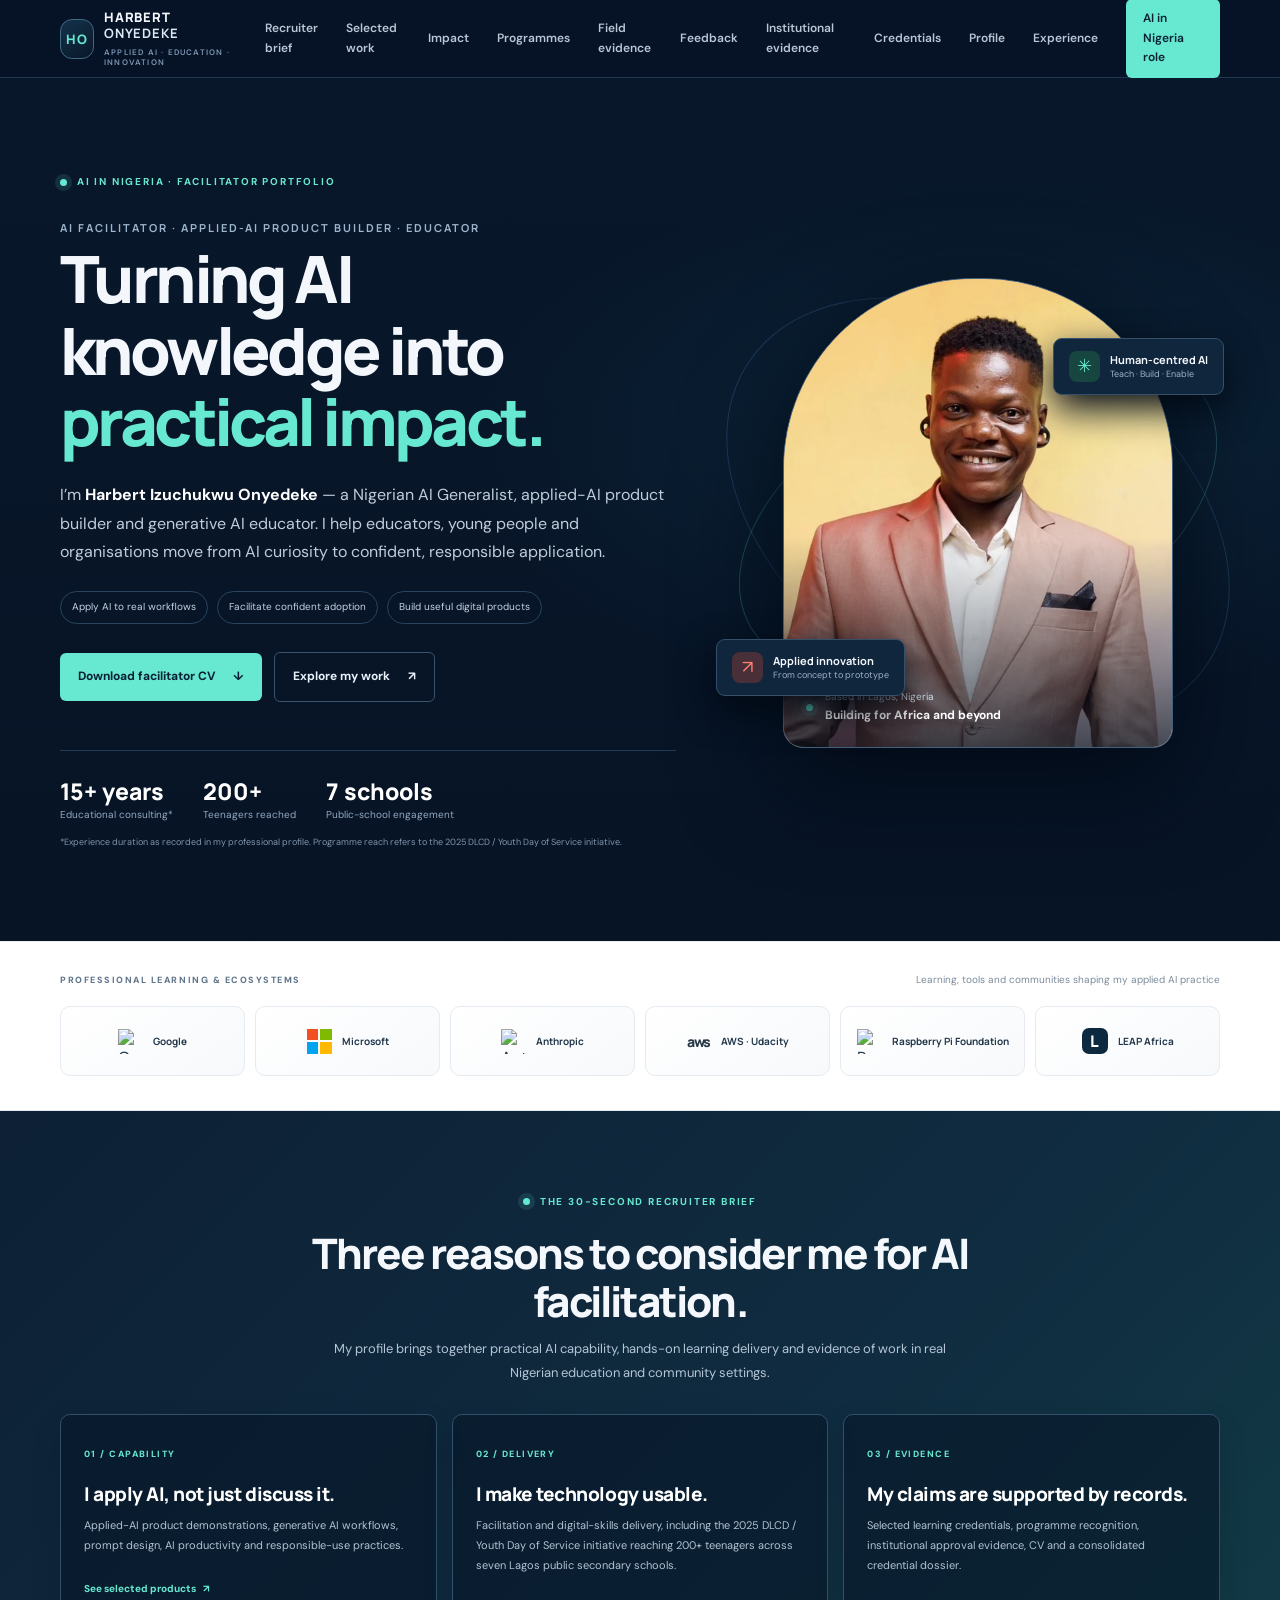
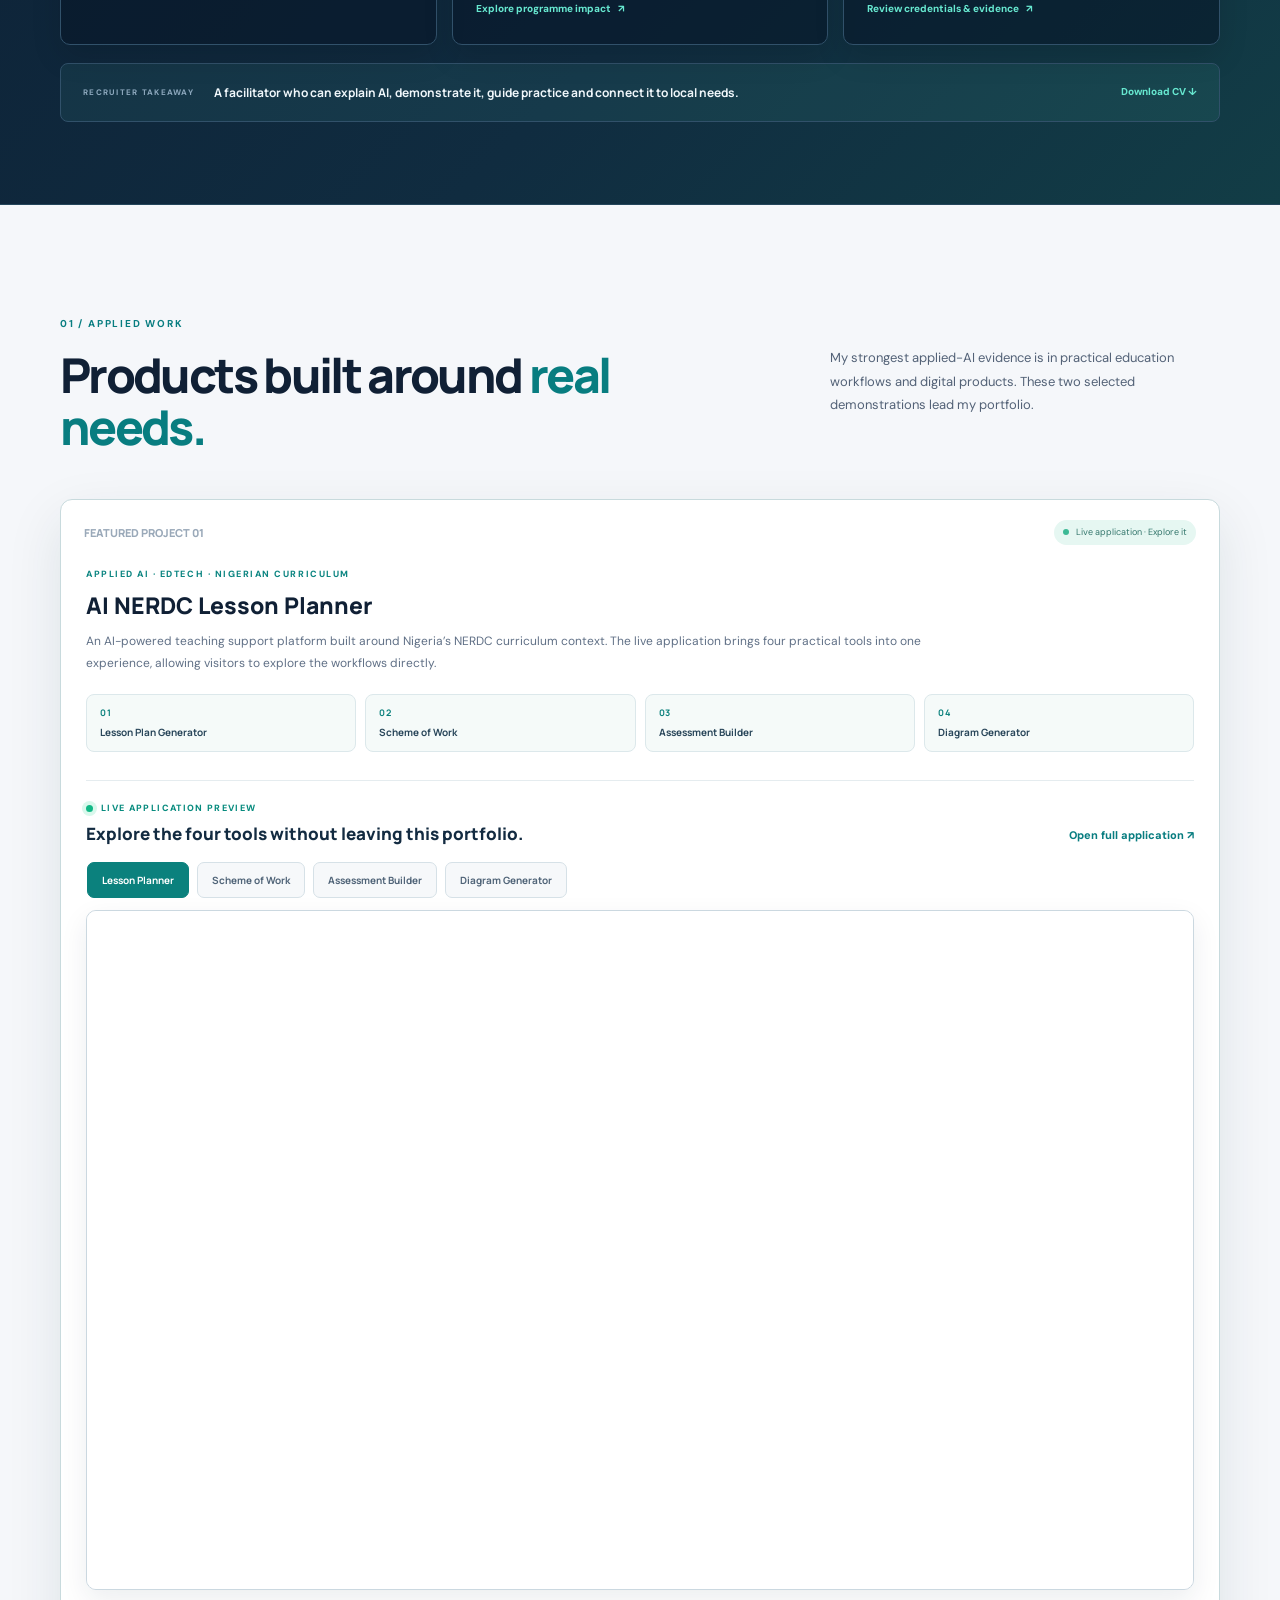
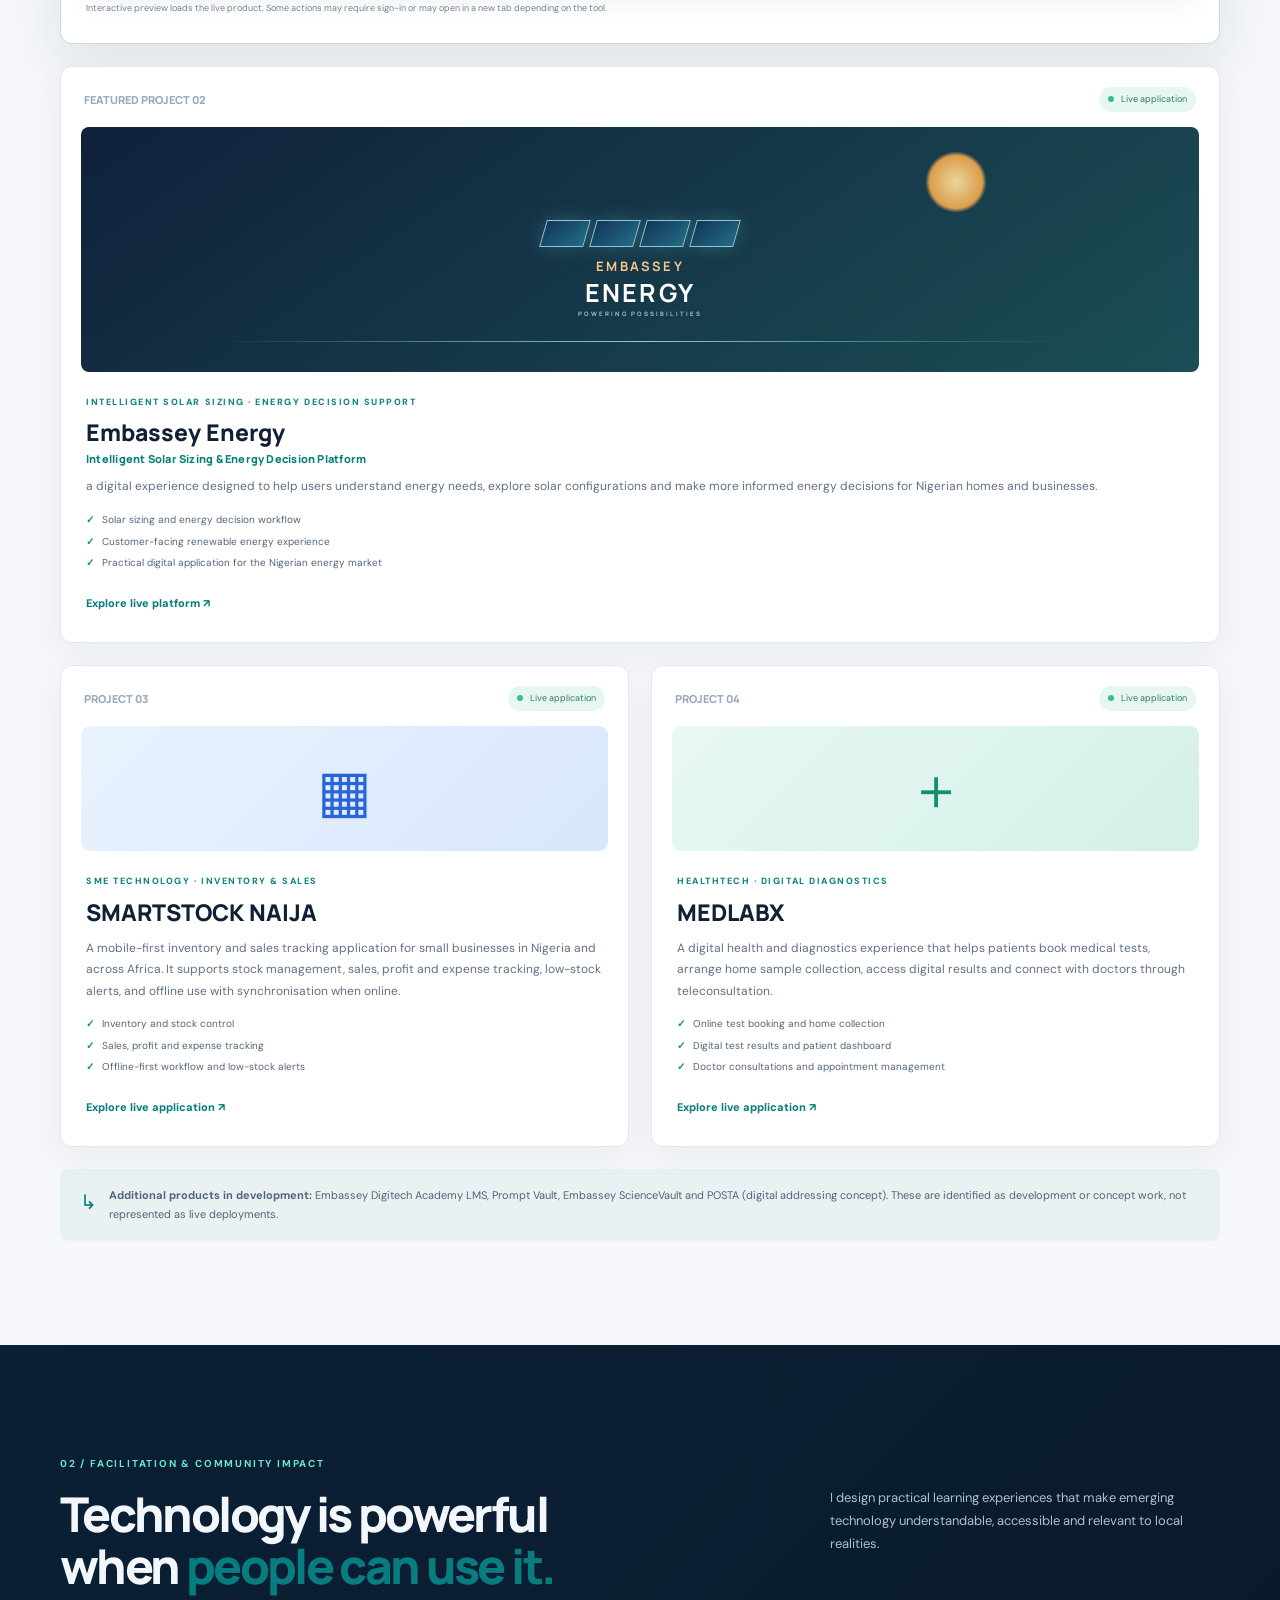
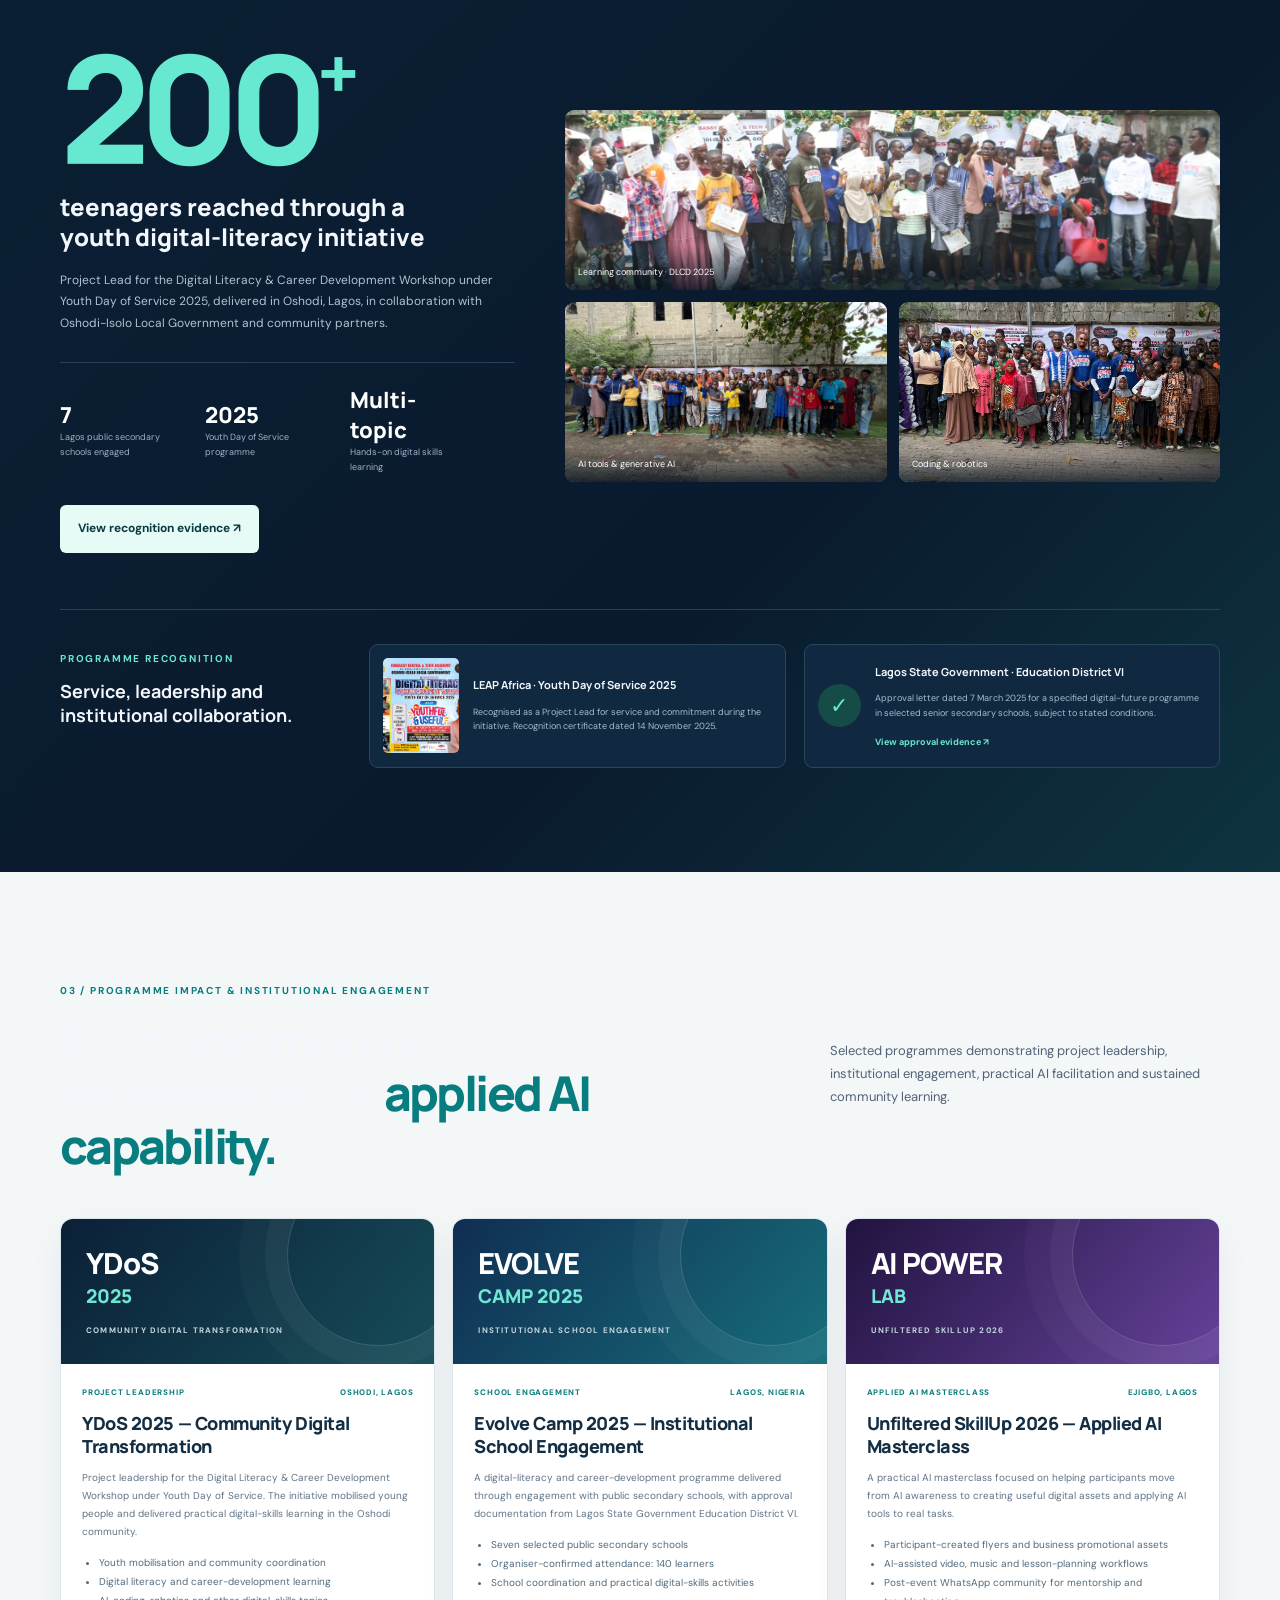
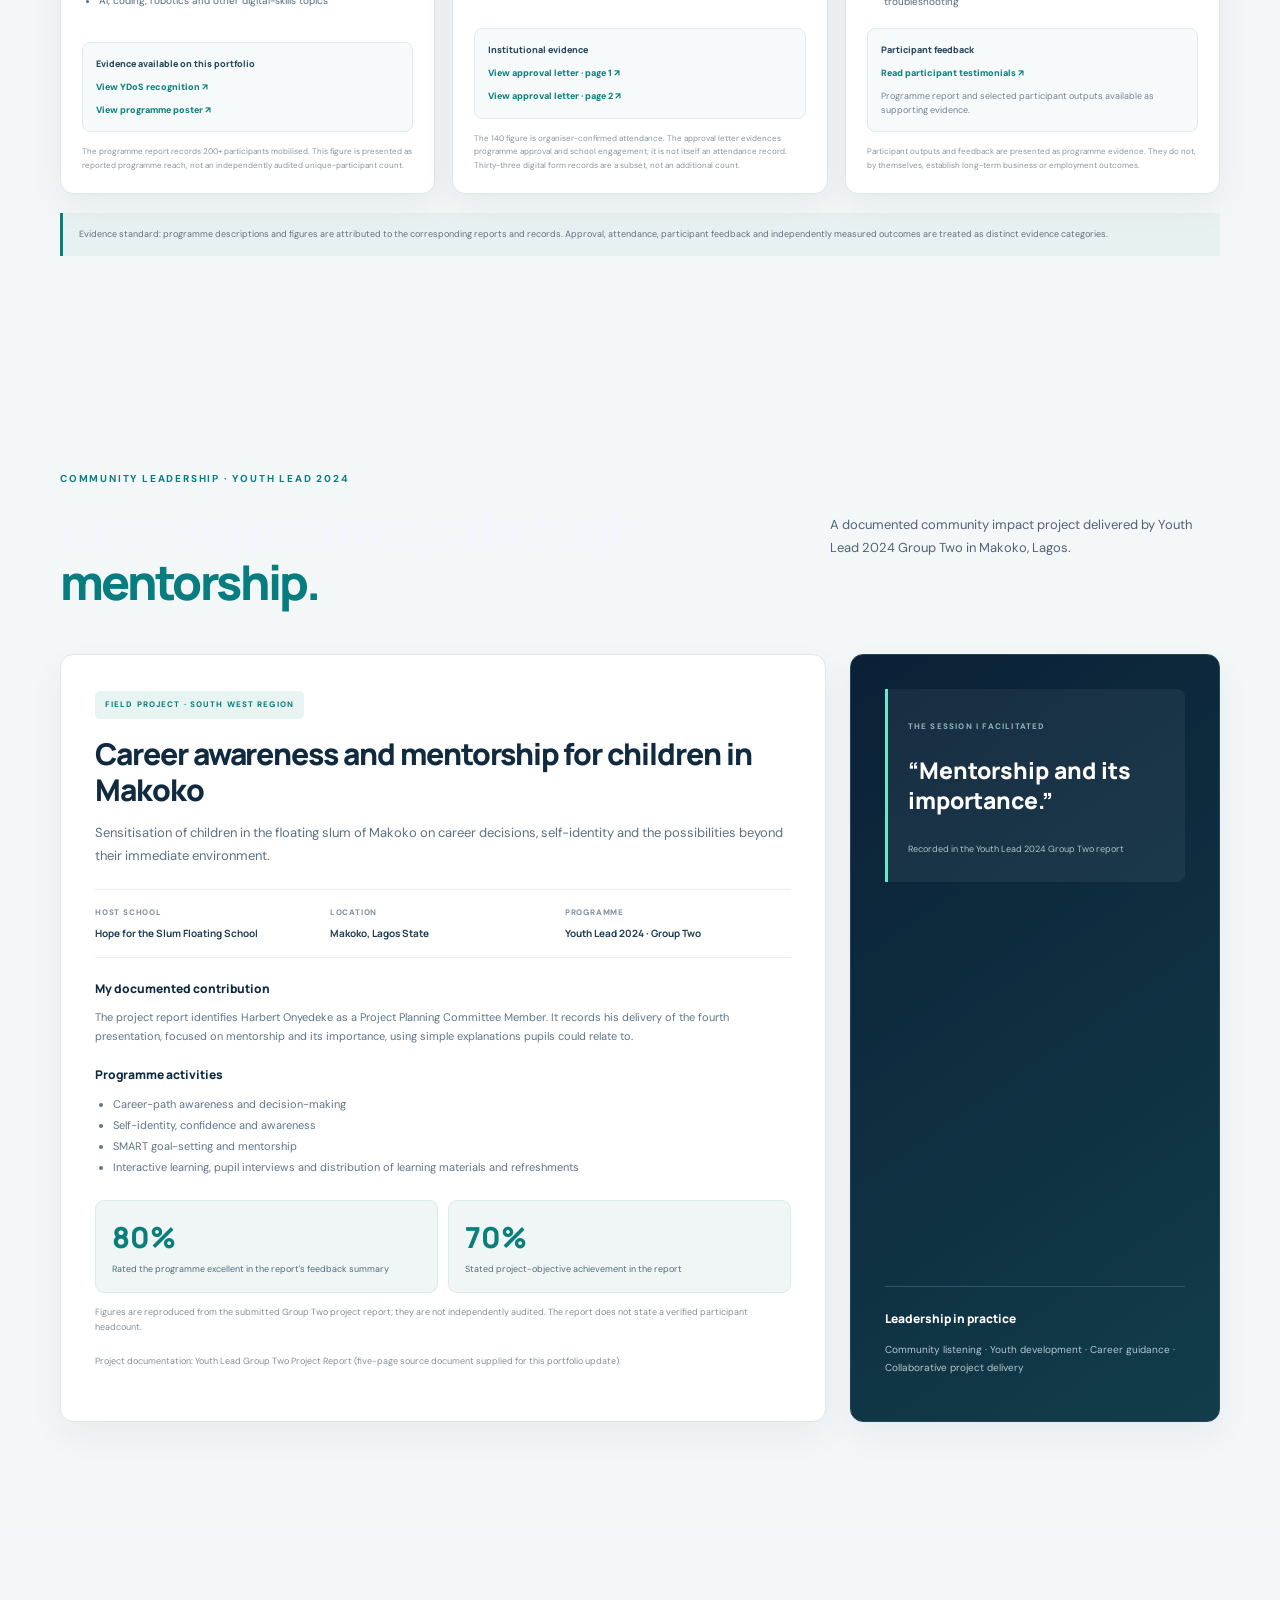
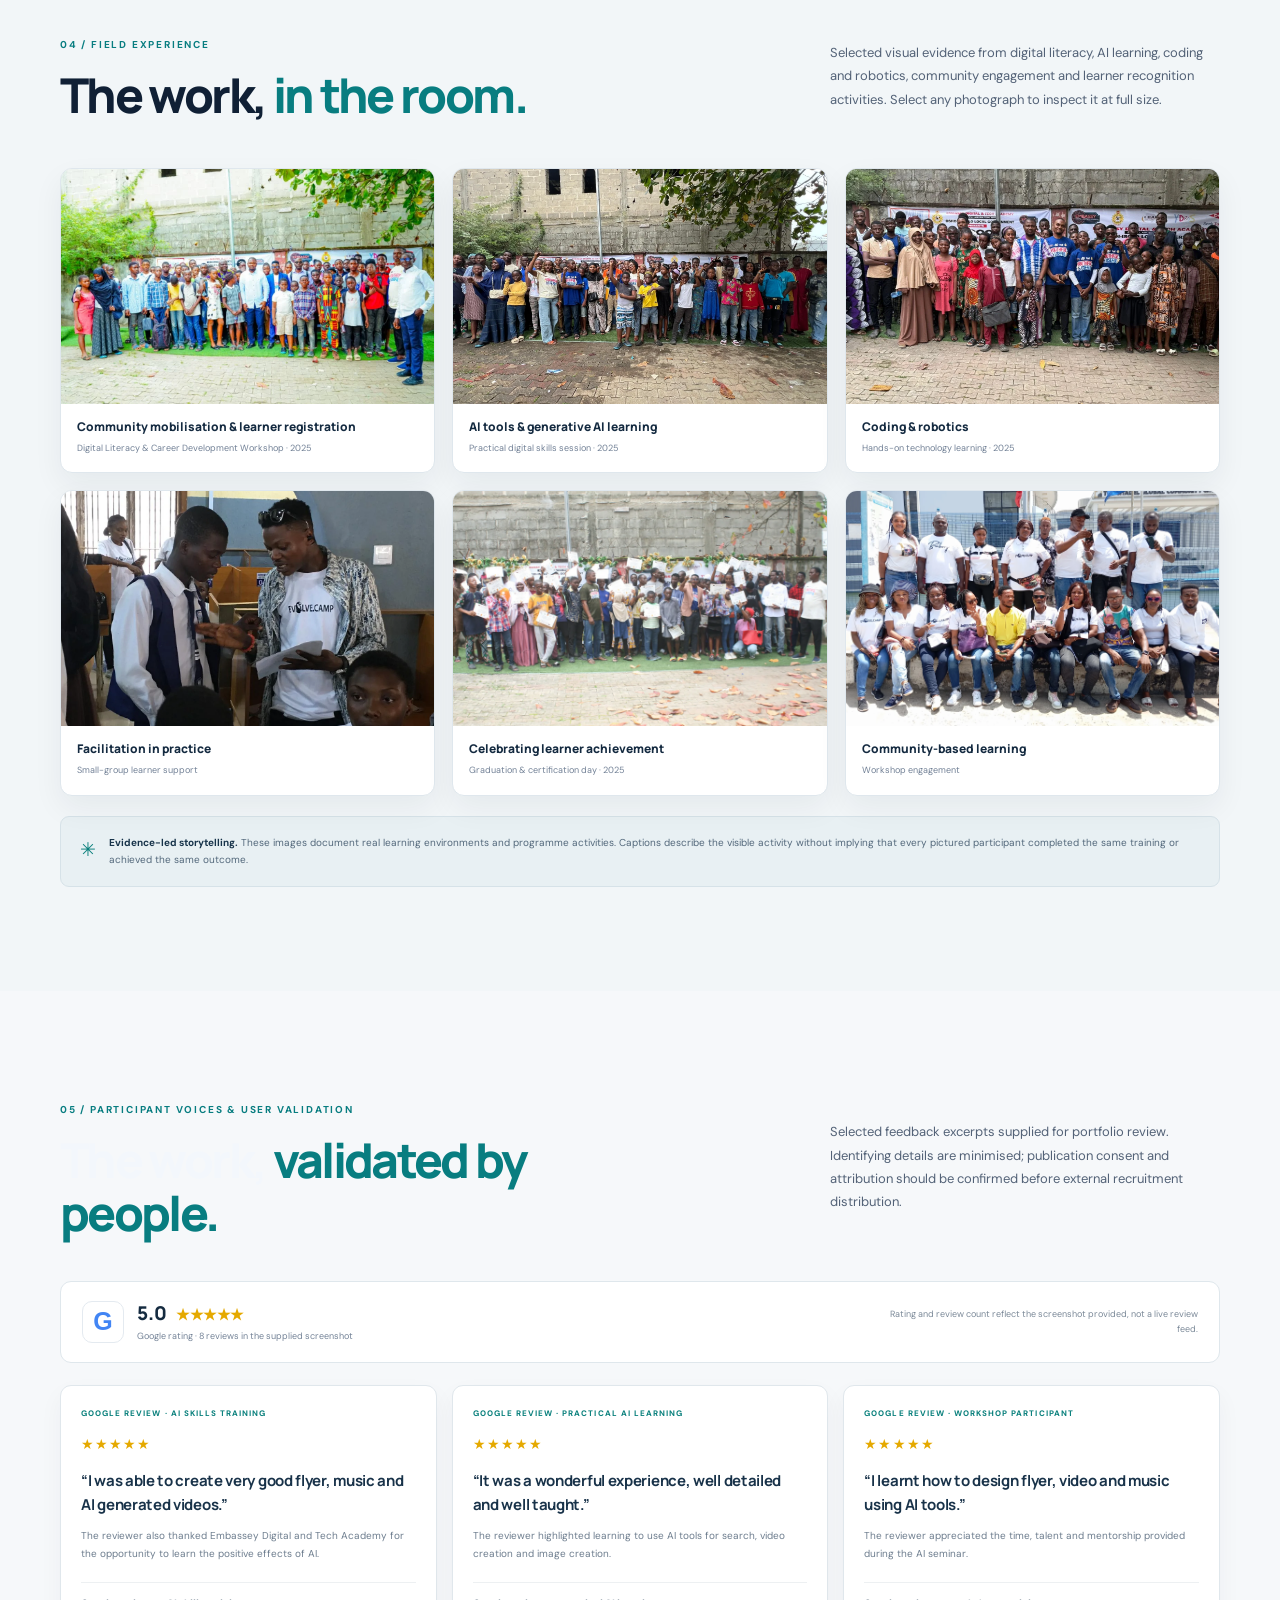
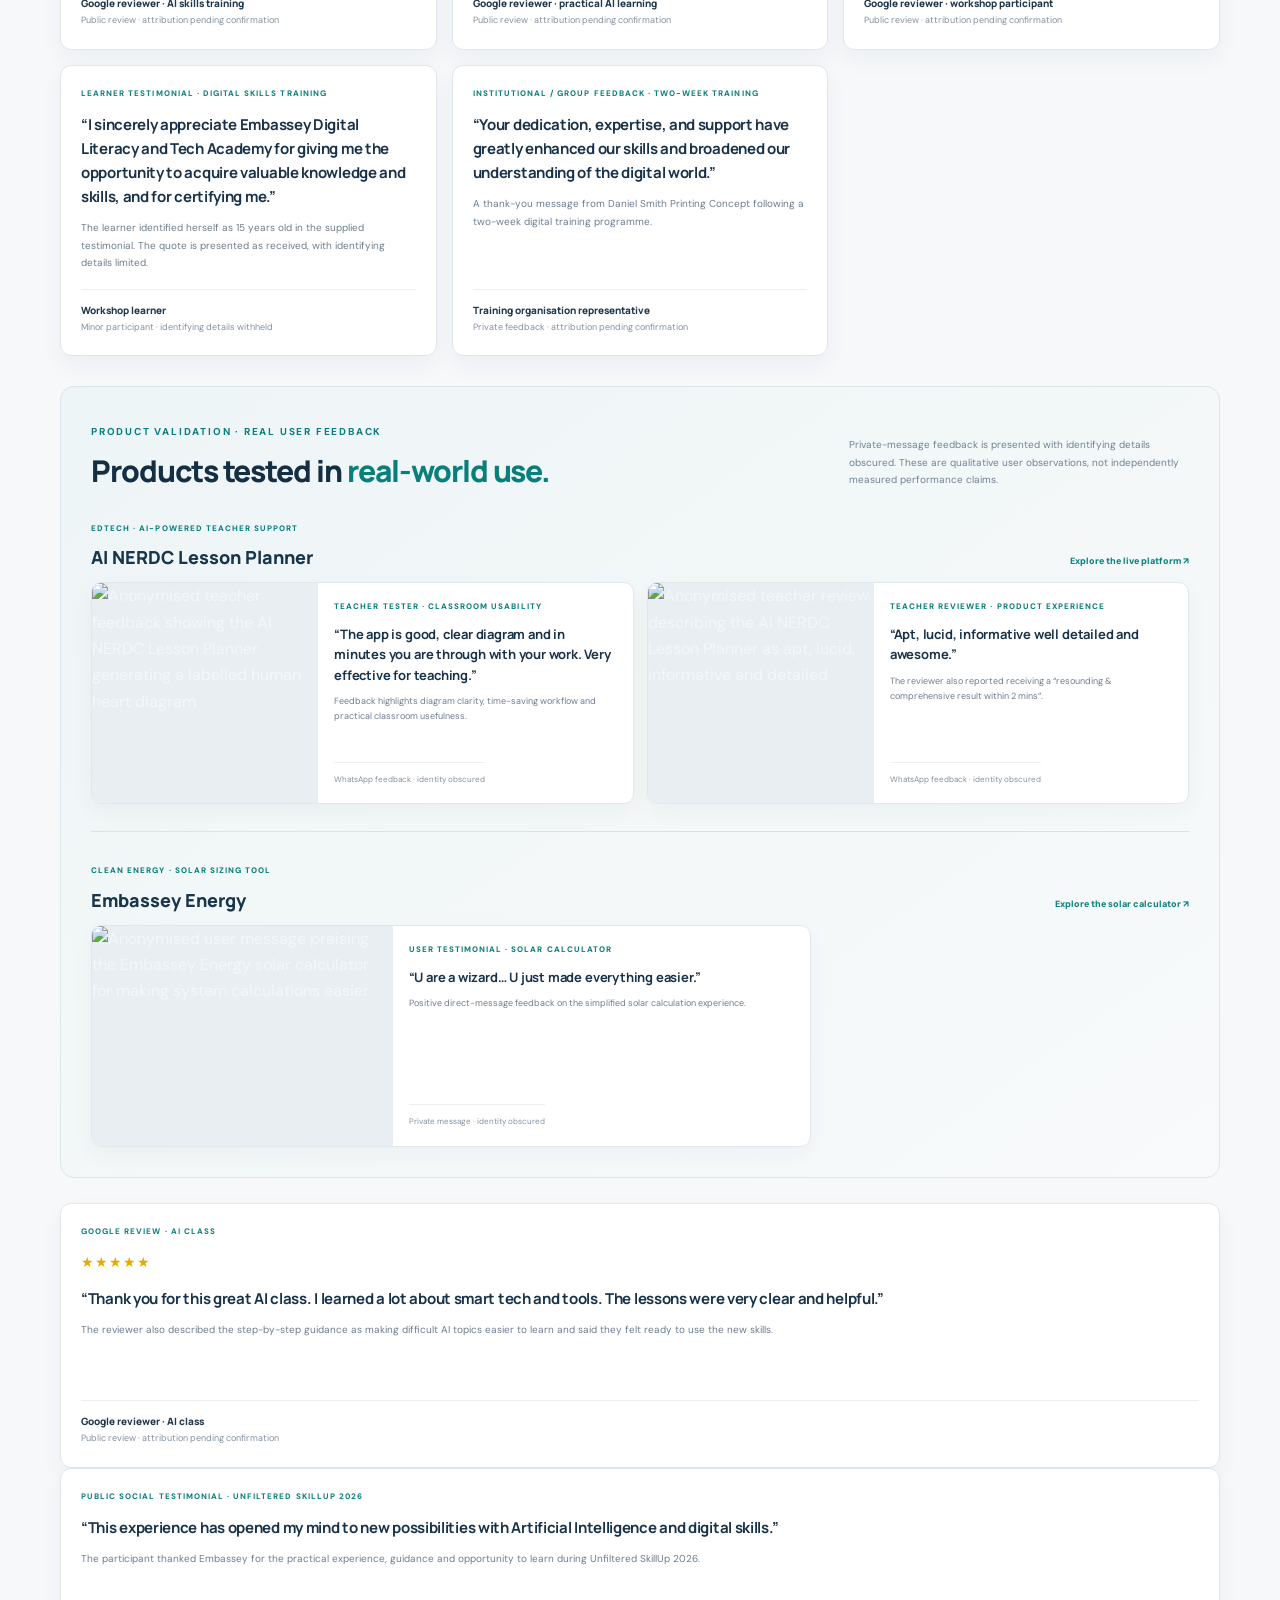
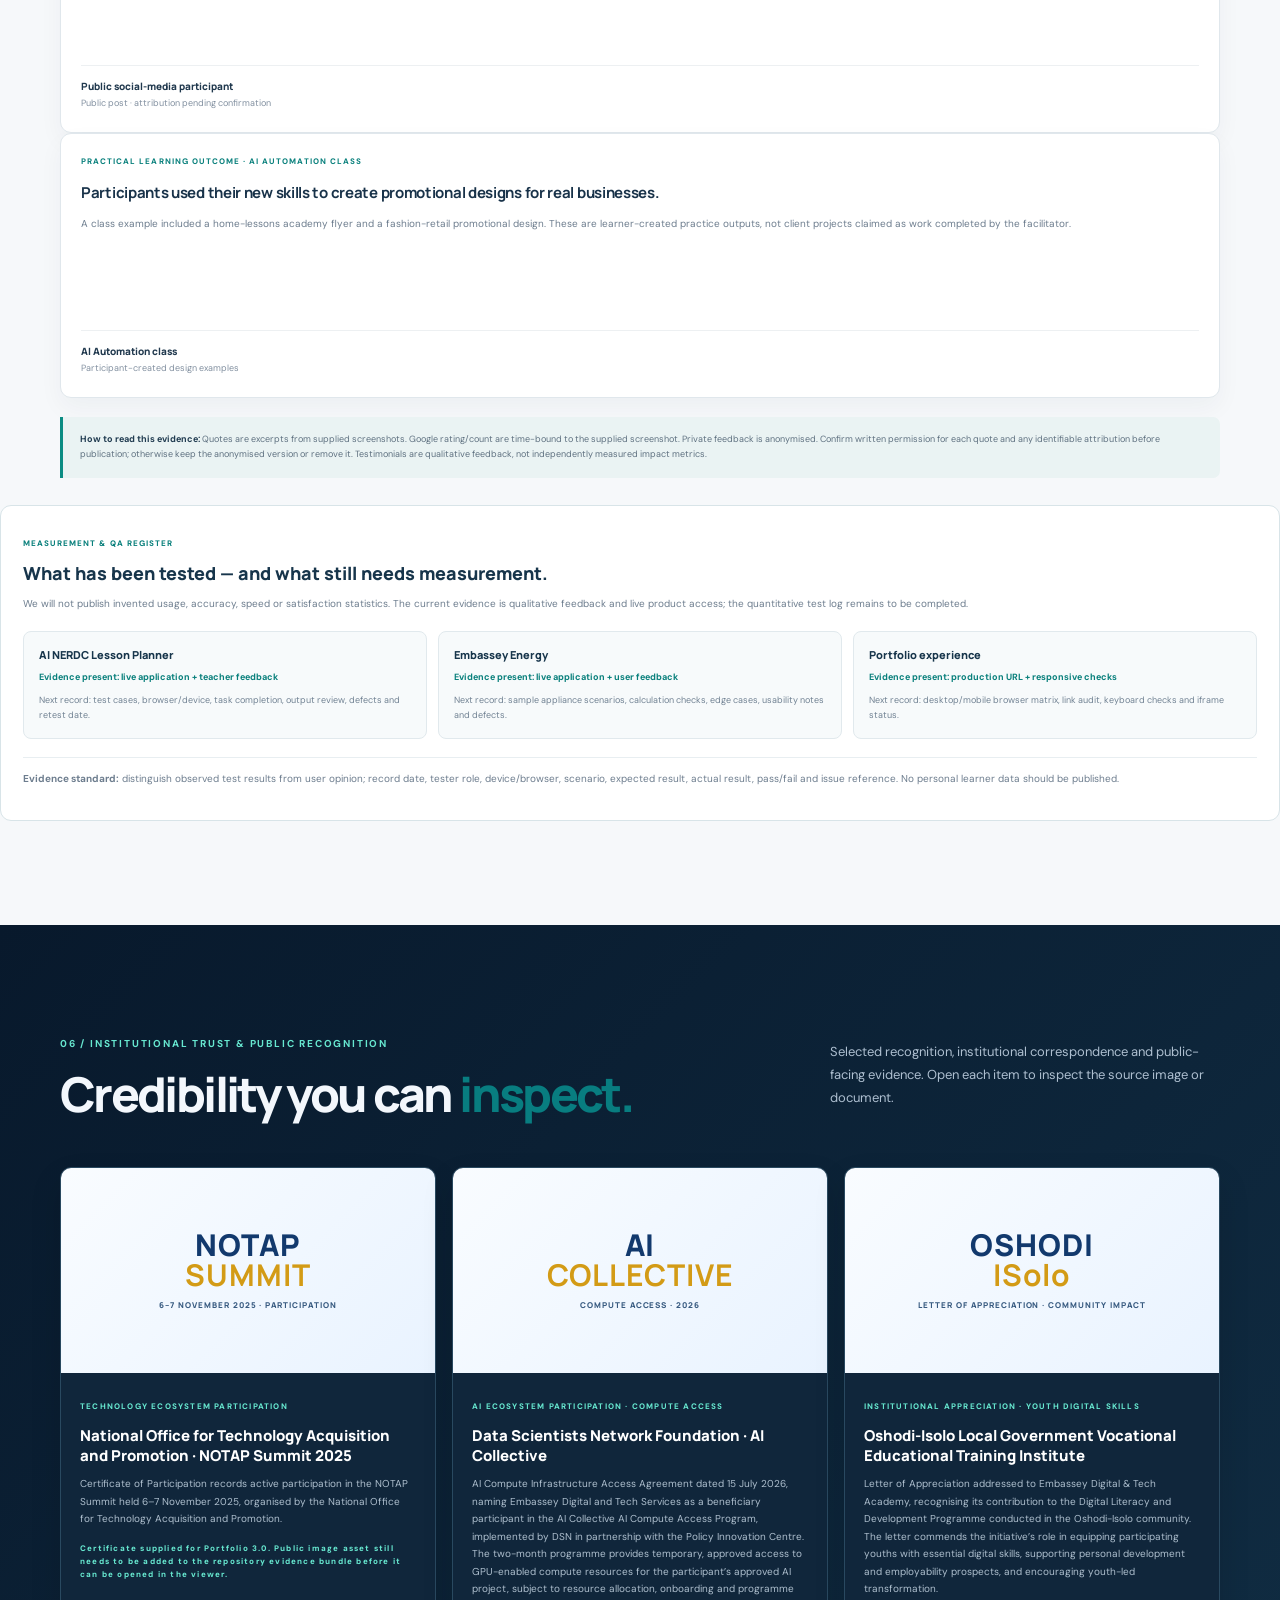
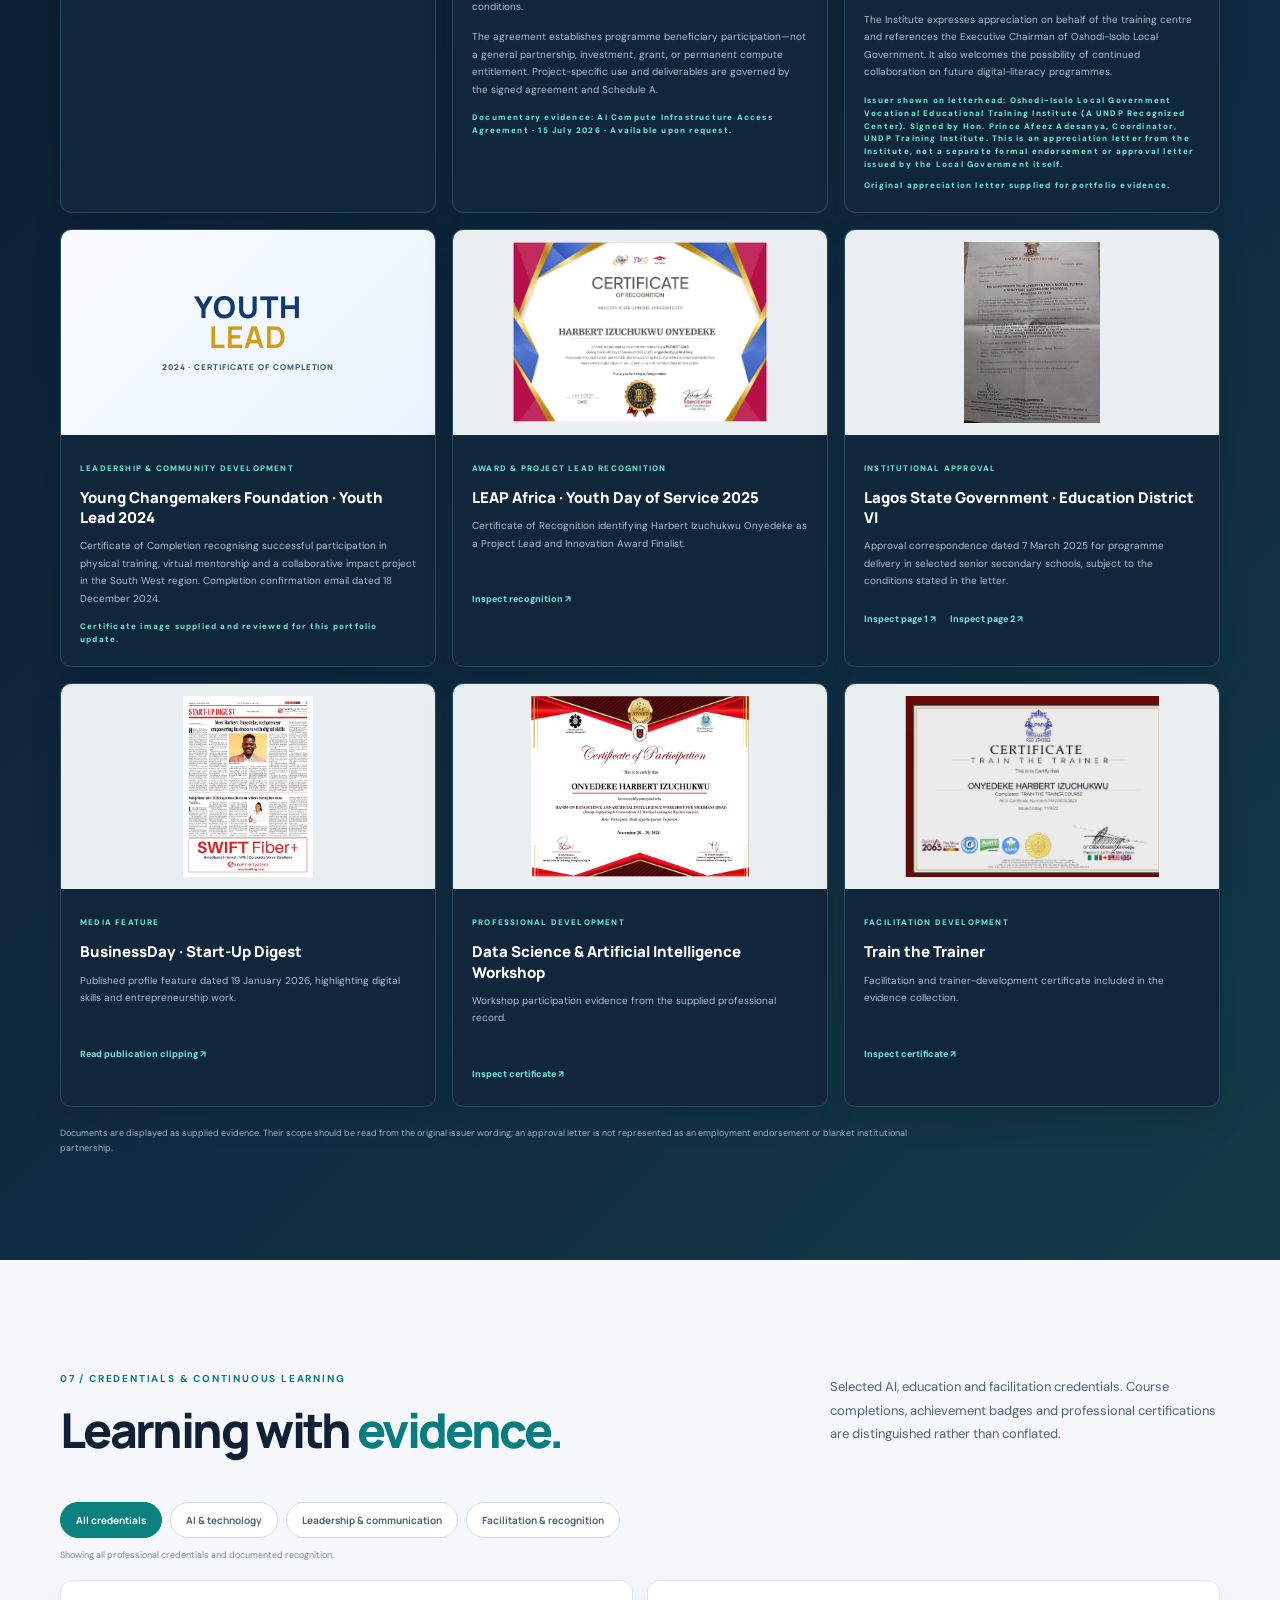
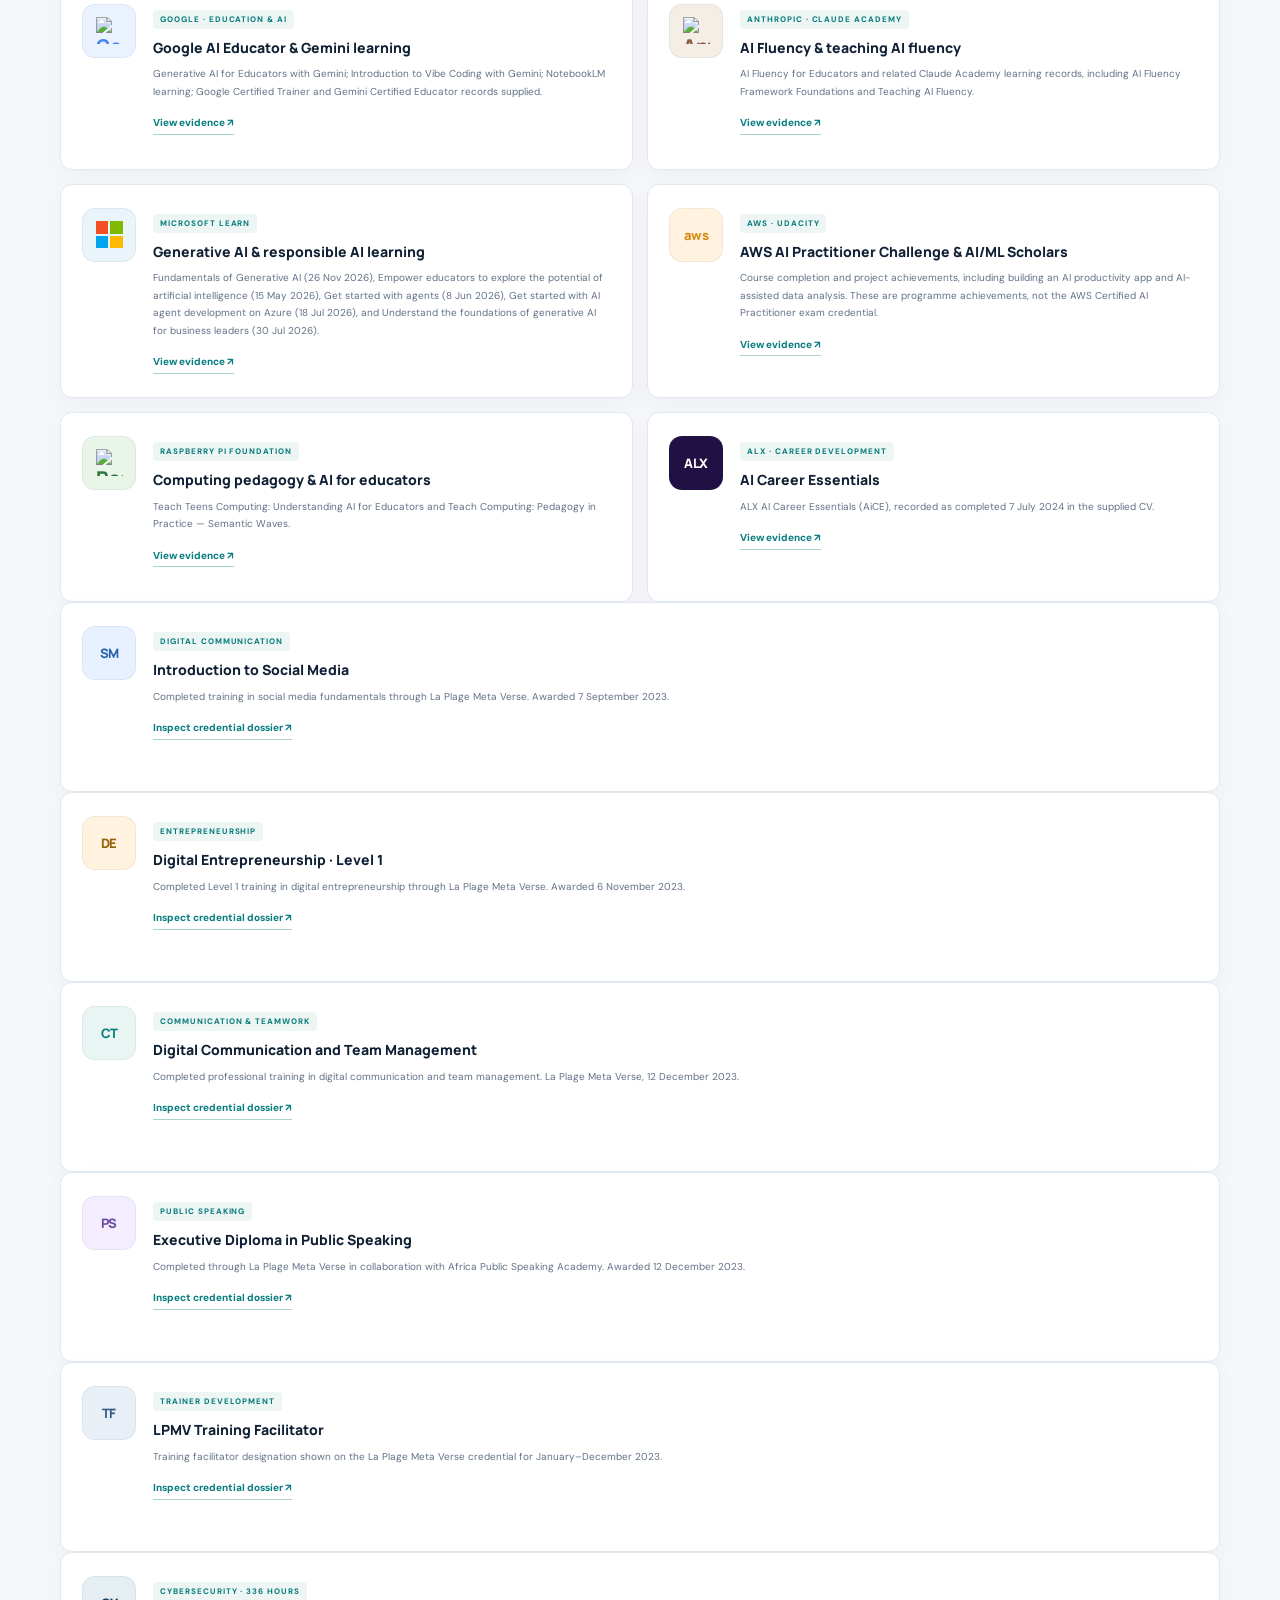
==== commit 16b516ee: "Add verified Microsoft learning records and NOTAP participation" ====
--- a/index.html
+++ b/index.html
@@ -157,7 +157,7 @@
 <div class="testimonial-footnote"><b>How to read this evidence:</b> Quotes are excerpts from supplied screenshots. Google rating/count are time-bound to the supplied screenshot. Private feedback is anonymised. Confirm written permission for each quote and any identifiable attribution before publication; otherwise keep the anonymised version or remove it. Testimonials are qualitative feedback, not independently measured impact metrics.</div></div><div class="validation-register" aria-labelledby="validation-register-title"><div><span class="product-evidence-kicker">MEASUREMENT & QA REGISTER</span><h4 id="validation-register-title">What has been tested — and what still needs measurement.</h4><p>We will not publish invented usage, accuracy, speed or satisfaction statistics. The current evidence is qualitative feedback and live product access; the quantitative test log remains to be completed.</p></div><div class="validation-register-grid"><article><b>AI NERDC Lesson Planner</b><span>Evidence present: live application + teacher feedback</span><small>Next record: test cases, browser/device, task completion, output review, defects and retest date.</small></article><article><b>Embassey Energy</b><span>Evidence present: live application + user feedback</span><small>Next record: sample appliance scenarios, calculation checks, edge cases, usability notes and defects.</small></article><article><b>Portfolio experience</b><span>Evidence present: production URL + responsive checks</span><small>Next record: desktop/mobile browser matrix, link audit, keyboard checks and iframe status.</small></article></div><p class="validation-register-note"><b>Evidence standard:</b> distinguish observed test results from user opinion; record date, tester role, device/browser, scenario, expected result, actual result, pass/fail and issue reference. No personal learner data should be published.</p></div>
 </section>
 <section class="section recognition-section" id="recognition" aria-labelledby="recognition-title"><div class="container"><div class="section-heading light-heading"><div><span class="eyebrow">06 / INSTITUTIONAL TRUST & PUBLIC RECOGNITION</span><h2 id="recognition-title">Credibility you can <em>inspect.</em></h2></div><p>Selected recognition, institutional correspondence and public-facing evidence. Open each item to inspect the source image or document.</p></div><div class="evidence-grid">
-<article class="evidence-card"><div class="evidence-image youth-lead-art" role="img" aria-label="AI Collective AI Compute Access Program participation evidence"><span>AI<br><b>COLLECTIVE</b></span><small>COMPUTE ACCESS · 2026</small></div><div class="evidence-copy"><span>AI ECOSYSTEM PARTICIPATION · COMPUTE ACCESS</span><h3>Data Scientists Network Foundation · AI Collective</h3><p>AI Compute Infrastructure Access Agreement dated 15 July 2026, naming Embassey Digital and Tech Services as a beneficiary participant in the AI Collective AI Compute Access Program, implemented by DSN in partnership with the Policy Innovation Centre. The two-month programme provides temporary, approved access to GPU-enabled compute resources for the participant’s approved AI project, subject to resource allocation, onboarding and programme conditions.</p><p class="evidence-text-note">The agreement establishes programme beneficiary participation—not a general partnership, investment, grant, or permanent compute entitlement. Project-specific use and deliverables are governed by the signed agreement and Schedule A.</p><span class="evidence-text-note">Documentary evidence: AI Compute Infrastructure Access Agreement · 15 July 2026 · Available upon request.</span></div></article>
+<article class="evidence-card"><div class="evidence-image youth-lead-art" role="img" aria-label="NOTAP Summit 2025 certificate of participation"><span>NOTAP<br><b>SUMMIT</b></span><small>6–7 NOVEMBER 2025 · PARTICIPATION</small></div><div class="evidence-copy"><span>TECHNOLOGY ECOSYSTEM PARTICIPATION</span><h3>National Office for Technology Acquisition and Promotion · NOTAP Summit 2025</h3><p>Certificate of Participation records active participation in the NOTAP Summit held 6–7 November 2025, organised by the National Office for Technology Acquisition and Promotion.</p><span class="evidence-text-note">Certificate supplied for Portfolio 3.0. Public image asset still needs to be added to the repository evidence bundle before it can be opened in the viewer.</span></div></article><article class="evidence-card"><div class="evidence-image youth-lead-art" role="img" aria-label="AI Collective AI Compute Access Program participation evidence"><span>AI<br><b>COLLECTIVE</b></span><small>COMPUTE ACCESS · 2026</small></div><div class="evidence-copy"><span>AI ECOSYSTEM PARTICIPATION · COMPUTE ACCESS</span><h3>Data Scientists Network Foundation · AI Collective</h3><p>AI Compute Infrastructure Access Agreement dated 15 July 2026, naming Embassey Digital and Tech Services as a beneficiary participant in the AI Collective AI Compute Access Program, implemented by DSN in partnership with the Policy Innovation Centre. The two-month programme provides temporary, approved access to GPU-enabled compute resources for the participant’s approved AI project, subject to resource allocation, onboarding and programme conditions.</p><p class="evidence-text-note">The agreement establishes programme beneficiary participation—not a general partnership, investment, grant, or permanent compute entitlement. Project-specific use and deliverables are governed by the signed agreement and Schedule A.</p><span class="evidence-text-note">Documentary evidence: AI Compute Infrastructure Access Agreement · 15 July 2026 · Available upon request.</span></div></article>
 <article class="evidence-card"><div class="evidence-image youth-lead-art" role="img" aria-label="Oshodi-Isolo Local Government Vocational Educational Training Institute letter of appreciation"><span>OSHODI<br><b>ISolo</b></span><small>LETTER OF APPRECIATION · COMMUNITY IMPACT</small></div><div class="evidence-copy"><span>INSTITUTIONAL APPRECIATION · YOUTH DIGITAL SKILLS</span><h3>Oshodi-Isolo Local Government Vocational Educational Training Institute</h3><p>Letter of Appreciation addressed to Embassey Digital &amp; Tech Academy, recognising its contribution to the Digital Literacy and Development Programme conducted in the Oshodi-Isolo community. The letter commends the initiative’s role in equipping participating youths with essential digital skills, supporting personal development and employability prospects, and encouraging youth-led transformation.</p><p>The Institute expresses appreciation on behalf of the training centre and references the Executive Chairman of Oshodi-Isolo Local Government. It also welcomes the possibility of continued collaboration on future digital-literacy programmes.</p><span class="evidence-text-note">Issuer shown on letterhead: Oshodi-Isolo Local Government Vocational Educational Training Institute (A UNDP Recognized Center). Signed by Hon. Prince Afeez Adesanya, Coordinator, UNDP Training Institute. This is an appreciation letter from the Institute, not a separate formal endorsement or approval letter issued by the Local Government itself.</span><span class="evidence-text-note">Original appreciation letter supplied for portfolio evidence.</span></div></article>
 <article class="evidence-card"><div class="evidence-image youth-lead-art" role="img" aria-label="Youth Lead 2024 certificate evidence"><span>YOUTH<br><b>LEAD</b></span><small>2024 · CERTIFICATE OF COMPLETION</small></div><div class="evidence-copy"><span>LEADERSHIP & COMMUNITY DEVELOPMENT</span><h3>Young Changemakers Foundation · Youth Lead 2024</h3><p>Certificate of Completion recognising successful participation in physical training, virtual mentorship and a collaborative impact project in the South West region. Completion confirmation email dated 18 December 2024.</p><span class="evidence-text-note">Certificate image supplied and reviewed for this portfolio update.</span></div></article><article class="evidence-card"><a class="evidence-image" href="/LEAP%20AFRICA%20YDOS%20RECOGITION(1).jpeg" target="_blank" rel="noopener"><img src="/LEAP%20AFRICA%20YDOS%20RECOGITION(1).jpeg" alt="LEAP Africa Youth Day of Service 2025 certificate of recognition"></a><div class="evidence-copy"><span>AWARD & PROJECT LEAD RECOGNITION</span><h3>LEAP Africa · Youth Day of Service 2025</h3><p>Certificate of Recognition identifying Harbert Izuchukwu Onyedeke as a Project Lead and Innovation Award Finalist.</p><a href="/LEAP%20AFRICA%20YDOS%20RECOGITION(1).jpeg" target="_blank" rel="noopener">Inspect recognition ↗</a></div></article>
 <article class="evidence-card"><a class="evidence-image" href="/LAGOS%20STATE%20MINISTRY%20OF%20EDUCATION%20APPROVAL%20LETTER%20PAGE%201.jpg" target="_blank" rel="noopener"><img src="/LAGOS%20STATE%20MINISTRY%20OF%20EDUCATION%20APPROVAL%20LETTER%20PAGE%201.jpg" alt="Lagos State Ministry of Education Education District VI approval letter first page"></a><div class="evidence-copy"><span>INSTITUTIONAL APPROVAL</span><h3>Lagos State Government · Education District VI</h3><p>Approval correspondence dated 7 March 2025 for programme delivery in selected senior secondary schools, subject to the conditions stated in the letter.</p><a href="/LAGOS%20STATE%20MINISTRY%20OF%20EDUCATION%20APPROVAL%20LETTER%20PAGE%201.jpg" target="_blank" rel="noopener">Inspect page 1 ↗</a><a href="/LAGOS%20STATE%20MINISTRY%20OF%20EDUCATION%20APPROVAL%20LETTER%20PAGE%202.jpg" target="_blank" rel="noopener">Inspect page 2 ↗</a></div></article>
@@ -175,7 +175,7 @@
 <div class="credential-grid">
 <article class="credential-card" data-credential-category="ai"><div class="credential-logo google"><img src="https://cdn.jsdelivr.net/npm/simple-icons@v15/icons/google.svg" alt="Google"></div><div class="credential-content"><span class="credential-category">GOOGLE · EDUCATION & AI</span><h3>Google AI Educator & Gemini learning</h3><p>Generative AI for Educators with Gemini; Introduction to Vibe Coding with Gemini; NotebookLM learning; Google Certified Trainer and Gemini Certified Educator records supplied.</p><a href="/GOOGLE%20GEMINI%20CERTIFIED%20EDUCATOR.pdf" target="_blank" rel="noopener">View evidence ↗</a></div></article>
 <article class="credential-card" data-credential-category="ai"><div class="credential-logo anthro"><img src="https://cdn.jsdelivr.net/npm/simple-icons@v15/icons/anthropic.svg" alt="Anthropic"></div><div class="credential-content"><span class="credential-category">ANTHROPIC · CLAUDE ACADEMY</span><h3>AI Fluency & teaching AI fluency</h3><p>AI Fluency for Educators and related Claude Academy learning records, including AI Fluency Framework Foundations and Teaching AI Fluency.</p><a href="/claude-academy-badge-ai-fluency-for-educators.pdf" target="_blank" rel="noopener">View evidence ↗</a></div></article>
-<article class="credential-card" data-credential-category="ai"><div class="credential-logo ms"><span class="credential-ms-mark" role="img" aria-label="Microsoft logo"><i></i><i></i><i></i><i></i></span></div><div class="credential-content"><span class="credential-category">MICROSOFT LEARN</span><h3>Generative AI & responsible AI learning</h3><p>Fundamentals of Generative AI and additional Microsoft Learn achievements covering educator AI exploration, AI agents and generative AI concepts.</p><a href="/Fundamentals%20of%20Generative%20AI%20Achievements%20-%20aichiefpriest%20_%20Microsoft%20Learn.pdf" target="_blank" rel="noopener">View evidence ↗</a></div></article>
+<article class="credential-card" data-credential-category="ai"><div class="credential-logo ms"><span class="credential-ms-mark" role="img" aria-label="Microsoft logo"><i></i><i></i><i></i><i></i></span></div><div class="credential-content"><span class="credential-category">MICROSOFT LEARN</span><h3>Generative AI & responsible AI learning</h3><p>Fundamentals of Generative AI (26 Nov 2026), Empower educators to explore the potential of artificial intelligence (15 May 2026), Get started with agents (8 Jun 2026), Get started with AI agent development on Azure (18 Jul 2026), and Understand the foundations of generative AI for business leaders (30 Jul 2026).</p><a href="/Fundamentals%20of%20Generative%20AI%20Achievements%20-%20aichiefpriest%20_%20Microsoft%20Learn.pdf" target="_blank" rel="noopener">View evidence ↗</a></div></article>
 <article class="credential-card" data-credential-category="ai"><div class="credential-logo aws"><span class="credential-aws-mark" role="img" aria-label="Amazon Web Services logo">aws</span></div><div class="credential-content"><span class="credential-category">AWS · UDACITY</span><h3>AWS AI Practitioner Challenge & AI/ML Scholars</h3><p>Course completion and project achievements, including building an AI productivity app and AI-assisted data analysis. These are programme achievements, not the AWS Certified AI Practitioner exam credential.</p><a href="/AWS%20AI%20PRACTITIONER%20AND%20SCHOLAR%20COMPLETION%20BADGE(1).JPG" target="_blank" rel="noopener">View evidence ↗</a></div></article>
 <article class="credential-card" data-credential-category="ai"><div class="credential-logo pi"><img src="https://cdn.jsdelivr.net/npm/simple-icons@v15/icons/raspberrypi.svg" alt="Raspberry Pi"></div><div class="credential-content"><span class="credential-category">RASPBERRY PI FOUNDATION</span><h3>Computing pedagogy & AI for educators</h3><p>Teach Teens Computing: Understanding AI for Educators and Teach Computing: Pedagogy in Practice — Semantic Waves.</p><a href="/teach-teens-computing-understanding-ai-for-educators-certificate%20(1)(1).pdf" target="_blank" rel="noopener">View evidence ↗</a></div></article>
 <article class="credential-card" data-credential-category="leadership"><div class="credential-logo alx"><span>ALX</span></div><div class="credential-content"><span class="credential-category">ALX · CAREER DEVELOPMENT</span><h3>AI Career Essentials</h3><p>ALX AI Career Essentials (AiCE), recorded as completed 7 July 2024 in the supplied CV.</p><a href="/66-alx-aice-ai-career-essentials-certificate-harbert-onyedeke.pdf" target="_blank" rel="noopener">View evidence ↗</a></div></article>
@@ -193,7 +193,7 @@
 <section class="section about-section" id="about"><div class="container about-grid"><div><span class="eyebrow">08 / PROFILE & APPROACH</span><h2>Bridging the gap between emerging technology and <em>everyday people.</em></h2><p class="about-lede">My work sits at the intersection of applied AI, education, entrepreneurship and community capacity development.</p><p>Through Embassey Group, I build digital products and learning initiatives that translate complex technology into accessible tools, workflows and practical experiences. My facilitation approach is demonstration-led: explain the concept, show the workflow, let participants practise, then evaluate the output and its limitations.</p><p>I am especially interested in responsible AI adoption, AI literacy for educators and young people, AI-enabled productivity, and locally relevant innovation across Nigeria and Africa.</p><div class="about-links"><a href="https://github.com/Harbertino" target="_blank" rel="noopener">GitHub profile ↗</a><a href="mailto:eekonsult@gmail.com">Email ↗</a></div></div><div class="capability-panel"><span class="eyebrow dark-eyebrow">CORE CAPABILITIES</span><div class="capability-list"><div><b>01</b><span><strong>Applied AI & generative AI</strong><small>LLM workflows · AI productivity · output evaluation</small></span></div><div><b>02</b><span><strong>Prompt engineering</strong><small>Prompt design · iteration · task decomposition</small></span></div><div><b>03</b><span><strong>AI education & facilitation</strong><small>AI literacy · instructional design · training delivery</small></span></div><div><b>04</b><span><strong>Product design & prototyping</strong><small>Vibe coding · workflow design · digital products</small></span></div><div><b>05</b><span><strong>Community capacity development</strong><small>Youth empowerment · stakeholder engagement · programme coordination</small></span></div><div><b>06</b><span><strong>Responsible AI adoption</strong><small>Human-centred use · critical review · safe practice</small></span></div></div></div></div></section>
 <section class="section section-light" id="experience"><div class="container"><div class="section-heading"><div><span class="eyebrow dark-eyebrow">09 / EXPERIENCE & EDUCATION</span><h2>Built through practice, <em>grounded in learning.</em></h2></div><p>A combination of entrepreneurial leadership, educational consulting, facilitation and ongoing academic development.</p></div><div class="timeline-grid"><div class="timeline"><article><span class="timeline-date">2022 — PRESENT</span><h3>Founder & President / CEO</h3><h4>Embassey Group · Lagos, Nigeria</h4><p>Leads digital education, technology services, media and renewable-energy initiatives; develops AI-enabled services, training programmes and digital products.</p></article><article><span class="timeline-date">15+ YEARS · PROFESSIONAL PROFILE RECORD</span><h3>Educational Consultant & Training Facilitator</h3><h4>Independent & institutional engagements</h4><p>Educational guidance, learner development, career support, digital literacy and practical workshop facilitation.</p></article><article><span class="timeline-date">2025 — PRESENT</span><h3>Community & Programme Leadership</h3><h4>Oshodi Tech Community · Evolve Camp Lagos Chapter</h4><p>Community coordination, youth engagement and capacity-development activities. Additional roles and appointment dates are documented in the full dossier.</p></article></div><div class="education-card"><span class="eyebrow dark-eyebrow">EDUCATION</span><div class="edu-item"><span class="edu-icon">01</span><div><h3>B.Sc. Computer Science Education</h3><p>Dual Mandate Degree Programme<br>Federal College of Education (Technical), Akoka, Lagos</p><span class="edu-status">300-Level · Currently enrolled · Expected 2028</span></div></div><div class="edu-item"><span class="edu-icon">02</span><div><h3>National Diploma, Marine Engineering</h3><p>Yaba College of Technology, Lagos</p><span class="edu-status">Lower Credit · Awarded 2017</span></div></div><a class="text-link" href="/Harbert_Onyedeke_Fellowship_Credential_Dossier.pdf" target="_blank">View full professional record ↗</a></div></div></div></section>
 <section class="section recruitment-section" id="ai-in-nigeria" aria-labelledby="recruitment-title"><div class="container recruitment-grid"><div><span class="eyebrow">AI IN NIGERIA · FACILITATOR OPPORTUNITY</span><h2 id="recruitment-title">Let’s make AI capability <em>practical, inclusive and measurable.</em></h2><p>I am interested in contributing as an AI facilitator through hands-on demonstrations, guided practice, responsible-use education and locally relevant examples for Nigerian learners, educators and communities.</p><div class="recruitment-tags"><span>AI literacy & facilitation</span><span>Prompting & workflow design</span><span>Applied product demonstrations</span><span>Educator & youth engagement</span></div><div class="contact-actions"><a class="btn btn-primary" href="mailto:eekonsult@gmail.com?subject=AI%20in%20Nigeria%20%E2%80%94%20Facilitator%20Opportunity&body=Hello%20Harbert%2C%0A%0AI%20would%20like%20to%20discuss%20your%20AI%20facilitation%20profile%20for%20the%20AI%20in%20Nigeria%20programme.%0A%0ARegards">Discuss my AI in Nigeria application ↗</a><a class="btn btn-secondary" href="/Onyedeke_Harbert_Izuchukwu_AI_in_Nigeria_Facilitator_CV.pdf" download>Download recruiter CV ↓</a></div></div><aside class="recruitment-aside"><span class="contact-label">RECRUITER QUICK REVIEW</span><a href="#recruiter-snapshot">30-second professional brief ↗</a><a href="#work">Applied products & live demos ↗</a><a href="#impact">Programme impact evidence ↗</a><a href="#recognition">Institutional records ↗</a><a href="#credentials">Learning credentials ↗</a><a href="/Harbert_Onyedeke_Fellowship_Credential_Dossier.pdf" target="_blank" rel="noopener">Full credential dossier ↗</a></aside></div></section>
-<section class="section contact-section" id="contact"><div class="container contact-grid"><div><span class="eyebrow">10 / AI IN NIGERIA · LET’S CONNECT</span><h2>Looking for an AI facilitator who can <em>teach, build and enable?</em></h2><p>I welcome conversations about AI facilitation, educator development, youth programmes, applied-AI pilots and responsible adoption initiatives.</p><div class="contact-actions"><a class="btn btn-primary" href="mailto:eekonsult@gmail.com?subject=AI%20Facilitator%20Opportunity%20%E2%80%94%20Harbert%20Onyedeke">Email Harbert ↗</a><a class="btn btn-outline-light" href="https://wa.me/2348086288488" target="_blank" rel="noopener">WhatsApp ↗</a></div></div><div class="contact-card"><span class="contact-label">DIRECT CONTACT</span><a href="mailto:eekonsult@gmail.com">eekonsult@gmail.com</a><a href="tel:+2348086288488">+234 808 628 8848</a><span>Oshodi, Lagos, Nigeria</span><div class="contact-divider"></div><span class="contact-label">APPLICATION MATERIALS</span><a href="/Onyedeke_Harbert_Izuchukwu_AI_in_Nigeria_Facilitator_CV.pdf" download>Facilitator CV ↓</a><a href="/Harbert_Onyedeke_Fellowship_Credential_Dossier.pdf" download>Credential & impact dossier ↓</a></div></div></section>
+<section class="section contact-section" id="contact"><div class="container contact-grid"><div><span class="eyebrow">11 / DIRECT CONTACT</span><h2>Looking for an AI facilitator who can <em>teach, build and enable?</em></h2><p>I welcome conversations about AI facilitation, educator development, youth programmes, applied-AI pilots and responsible adoption initiatives.</p><div class="contact-actions"><a class="btn btn-primary" href="mailto:eekonsult@gmail.com?subject=AI%20Facilitator%20Opportunity%20%E2%80%94%20Harbert%20Onyedeke">Email Harbert ↗</a><a class="btn btn-outline-light" href="https://wa.me/2348086288488" target="_blank" rel="noopener">WhatsApp ↗</a></div></div><div class="contact-card"><span class="contact-label">DIRECT CONTACT</span><a href="mailto:eekonsult@gmail.com">eekonsult@gmail.com</a><a href="tel:+2348086288488">+234 808 628 8848</a><span>Oshodi, Lagos, Nigeria</span><div class="contact-divider"></div><span class="contact-label">APPLICATION MATERIALS</span><a href="/Onyedeke_Harbert_Izuchukwu_AI_in_Nigeria_Facilitator_CV.pdf" download>Facilitator CV ↓</a><a href="/Harbert_Onyedeke_Fellowship_Credential_Dossier.pdf" download>Credential & impact dossier ↓</a></div></div></section>
 </main>
 <footer class="footer"><div class="container footer-inner"><a class="brand footer-brand" href="#top"><span class="brand-mark">HO</span><span>HARBERT <b>ONYEDEKE</b><small>APPLIED AI · EDUCATION · INNOVATION</small></span></a><p>One practical use case at a time.</p><span>© <span id="year">2026</span> Harbert Izuchukwu Onyedeke</span></div></footer>
 <dialog class="evidence-viewer" id="evidence-viewer" aria-label="Evidence document viewer"><div class="evidence-viewer-bar"><strong id="evidence-viewer-title">Evidence viewer</strong><div><a id="evidence-open-new" href="#" target="_blank" rel="noopener">Open in new tab ↗</a><button type="button" id="evidence-viewer-close" aria-label="Close evidence viewer">×</button></div></div><iframe id="evidence-viewer-frame" title="Selected portfolio evidence" loading="lazy"></iframe></dialog><script src="/script.js" defer></script>
--- a/styles.css
+++ b/styles.css
@@ -247,3 +247,33 @@
 .product-evidence-energy .product-evidence-image{max-height:300px}
 @media(max-width:760px){.product-validation-heading{align-items:flex-start;flex-direction:column}.product-evidence-two{grid-template-columns:1fr}.product-evidence-card{grid-template-columns:minmax(105px,.62fr) minmax(0,1fr)}.product-evidence-image,.product-evidence-image img{min-height:190px}.product-evidence-copy{padding:14px 12px}.product-evidence-copy blockquote{font-size:12px}}
 @media(max-width:430px){.product-evidence-card{grid-template-columns:1fr}.product-evidence-image,.product-evidence-image img{height:250px;min-height:250px;max-height:250px}.product-evidence-copy{padding:16px}}
+
+/* Portfolio 3.0 — recruiter conversion, evidence viewer and validation register */
+.recruitment-section{background:linear-gradient(135deg,#071a2e,#103b4b);color:#fff}
+.recruitment-grid{display:grid;grid-template-columns:minmax(0,1.5fr) minmax(240px,.7fr);gap:30px;align-items:center}
+.recruitment-section h2{max-width:760px;font:800 clamp(30px,4vw,48px)/1.12 Manrope;letter-spacing:-.045em;margin:18px 0}
+.recruitment-section h2 em{color:#70e6d4;font-style:normal}
+.recruitment-section p{max-width:720px;color:#c0d1dc;font-size:13px;line-height:1.85}
+.recruitment-tags{display:flex;flex-wrap:wrap;gap:8px;margin:22px 0}
+.recruitment-tags span{padding:9px 12px;border:1px solid #315b6b;border-radius:999px;color:#d4e5e9;font-size:9px}
+.recruitment-aside{display:flex;flex-direction:column;gap:13px;padding:23px;border:1px solid #315567;border-radius:13px;background:rgba(255,255,255,.055)}
+.recruitment-aside .contact-label{color:#78d9d0}
+.recruitment-aside a{color:#e6f2f4;font-size:10px;text-decoration:none;padding-bottom:9px;border-bottom:1px solid rgba(255,255,255,.12)}
+.validation-register{margin-top:27px;padding:22px;border:1px solid #d8e4e8;border-radius:11px;background:#fff}
+.validation-register h4{margin:7px 0 8px;font:800 18px Manrope;color:#17354b}
+.validation-register>div>p,.validation-register>p{font-size:10px;line-height:1.75;color:#6d7d8e}
+.validation-register-grid{display:grid;grid-template-columns:repeat(3,minmax(0,1fr));gap:11px;margin:18px 0}
+.validation-register-grid article{display:flex;flex-direction:column;gap:8px;padding:15px;border:1px solid #e1e9ed;border-radius:8px;background:#f7fafb}
+.validation-register-grid b{font:800 11px Manrope;color:#17354b}
+.validation-register-grid span{font-size:9px;color:#087f7b;font-weight:700}
+.validation-register-grid small{font-size:9px;line-height:1.7;color:#718293}
+.validation-register-note{padding-top:12px;border-top:1px solid #e8eef1}
+.evidence-viewer{width:min(1000px,94vw);height:min(88vh,900px);max-width:none;max-height:none;padding:0;border:1px solid #29485e;border-radius:12px;background:#071a2e;color:white;box-shadow:0 24px 90px rgba(0,0,0,.45)}
+.evidence-viewer::backdrop{background:rgba(3,12,22,.82);backdrop-filter:blur(5px)}
+.evidence-viewer-bar{height:54px;display:flex;align-items:center;justify-content:space-between;gap:12px;padding:0 16px;border-bottom:1px solid #29485e}
+.evidence-viewer-bar strong{font:700 12px Manrope}
+.evidence-viewer-bar>div{display:flex;align-items:center;gap:16px}
+.evidence-viewer-bar a{font-size:10px;color:#78d9d0;text-decoration:none}
+.evidence-viewer-bar button{width:30px;height:30px;border:0;border-radius:50%;background:#18364d;color:#fff;font-size:22px;cursor:pointer}
+.evidence-viewer iframe{width:100%;height:calc(100% - 54px);border:0;background:#f5f7f8}
+@media(max-width:760px){.recruitment-grid{grid-template-columns:1fr}.validation-register-grid{grid-template-columns:1fr}.evidence-viewer{width:96vw;height:88vh}.evidence-viewer-bar{padding:0 10px}.evidence-viewer-bar strong{font-size:10px}}
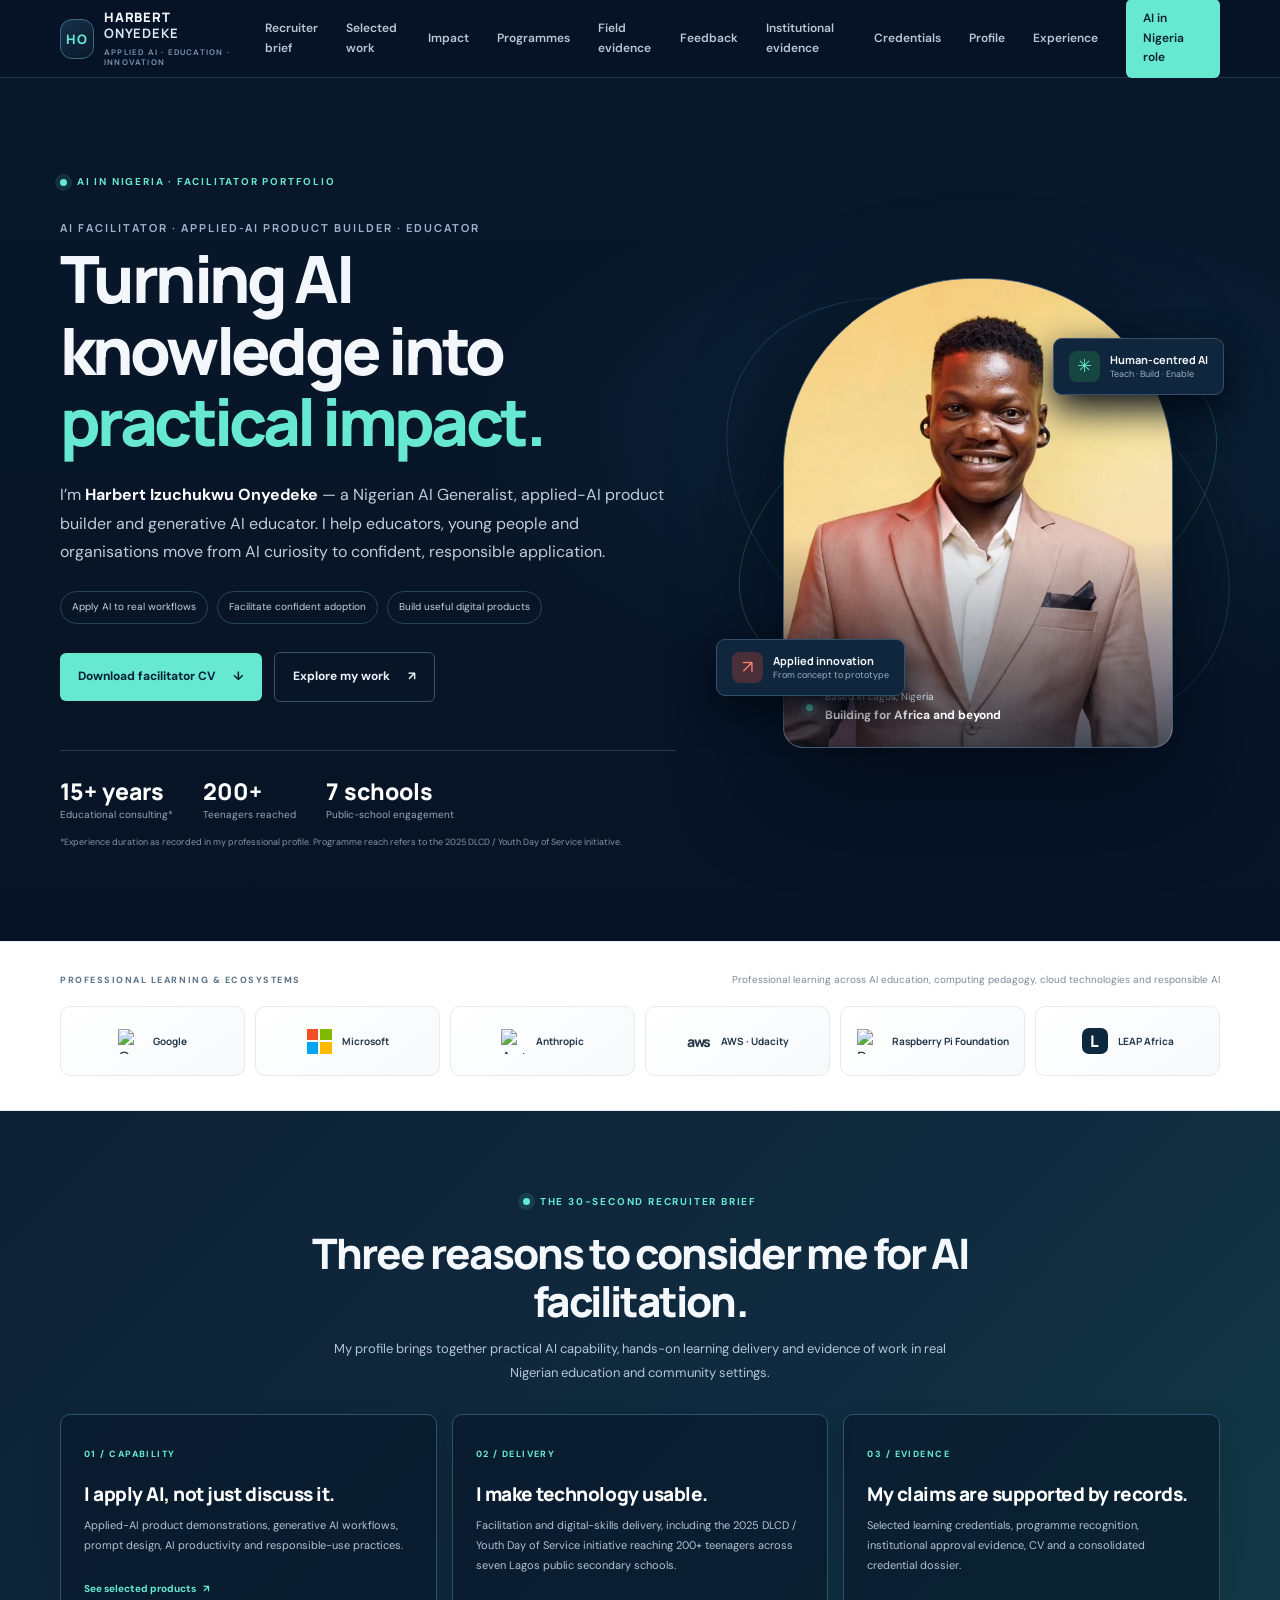
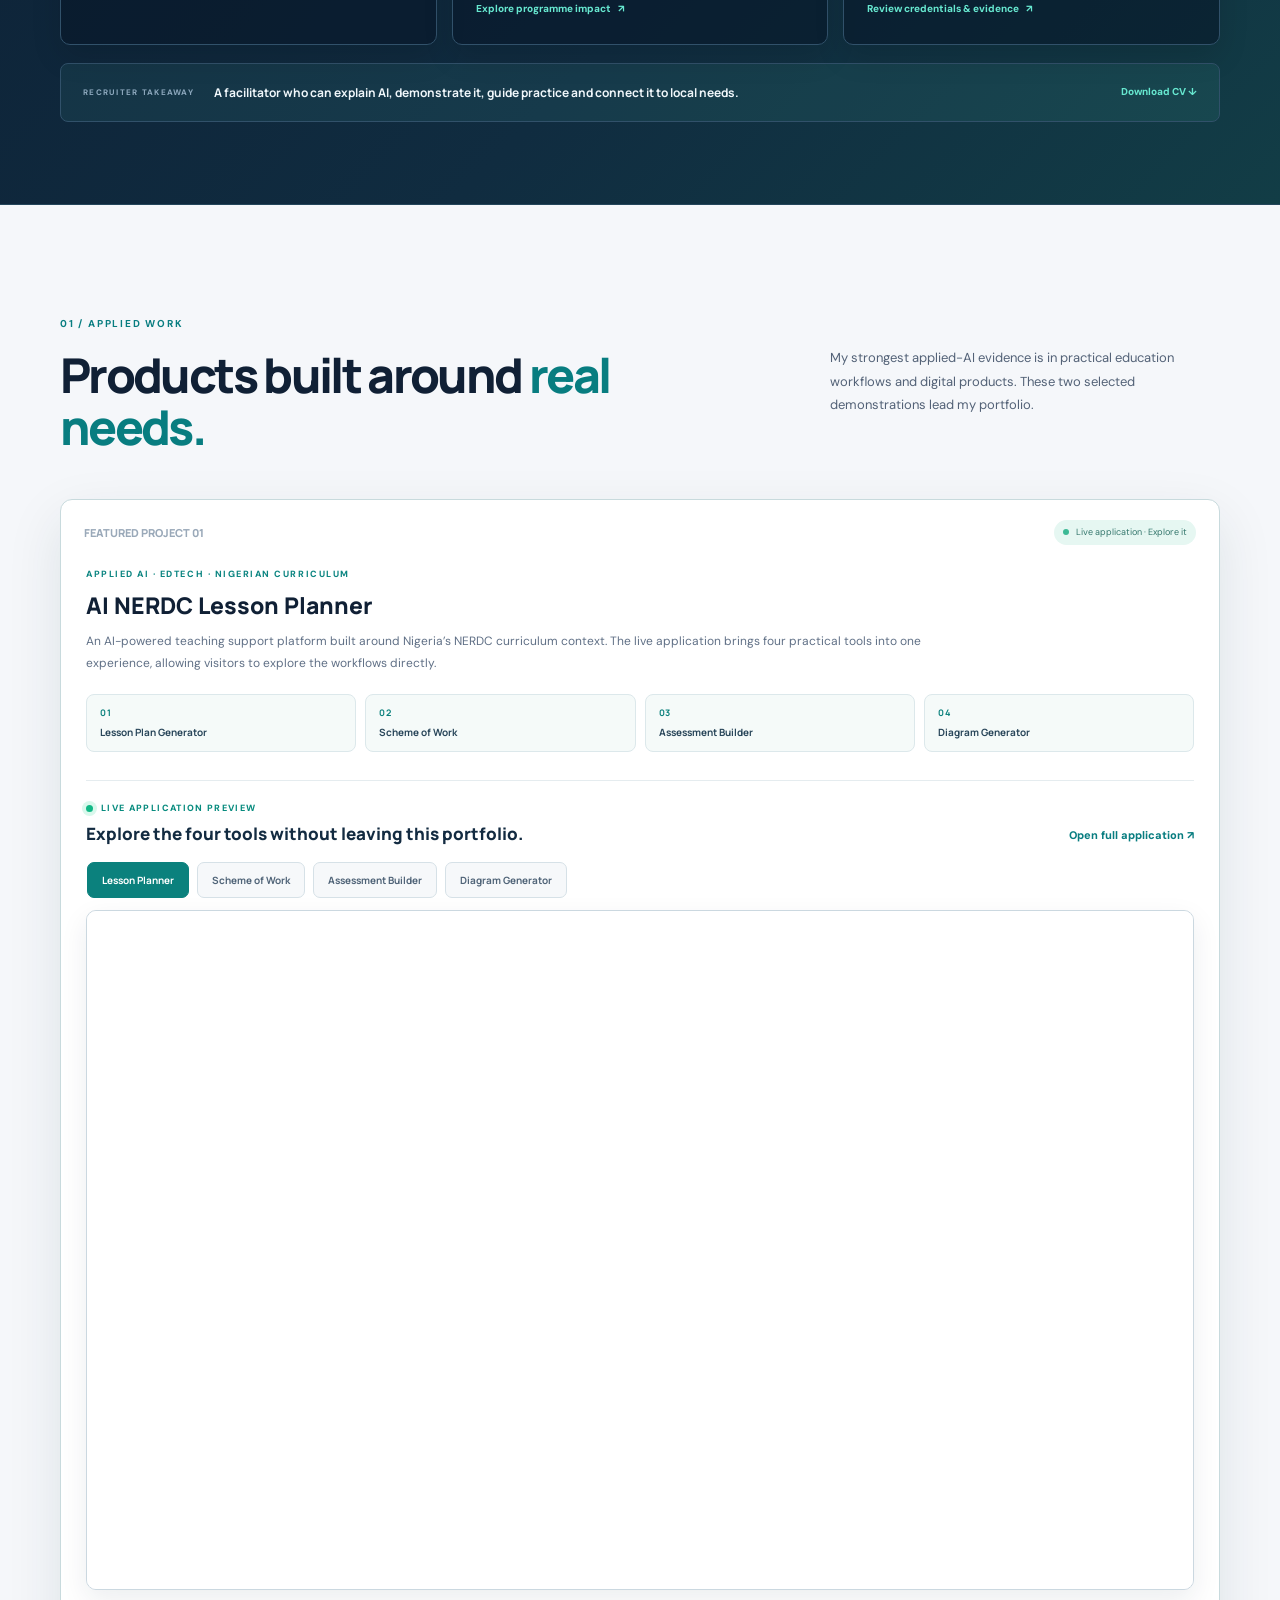
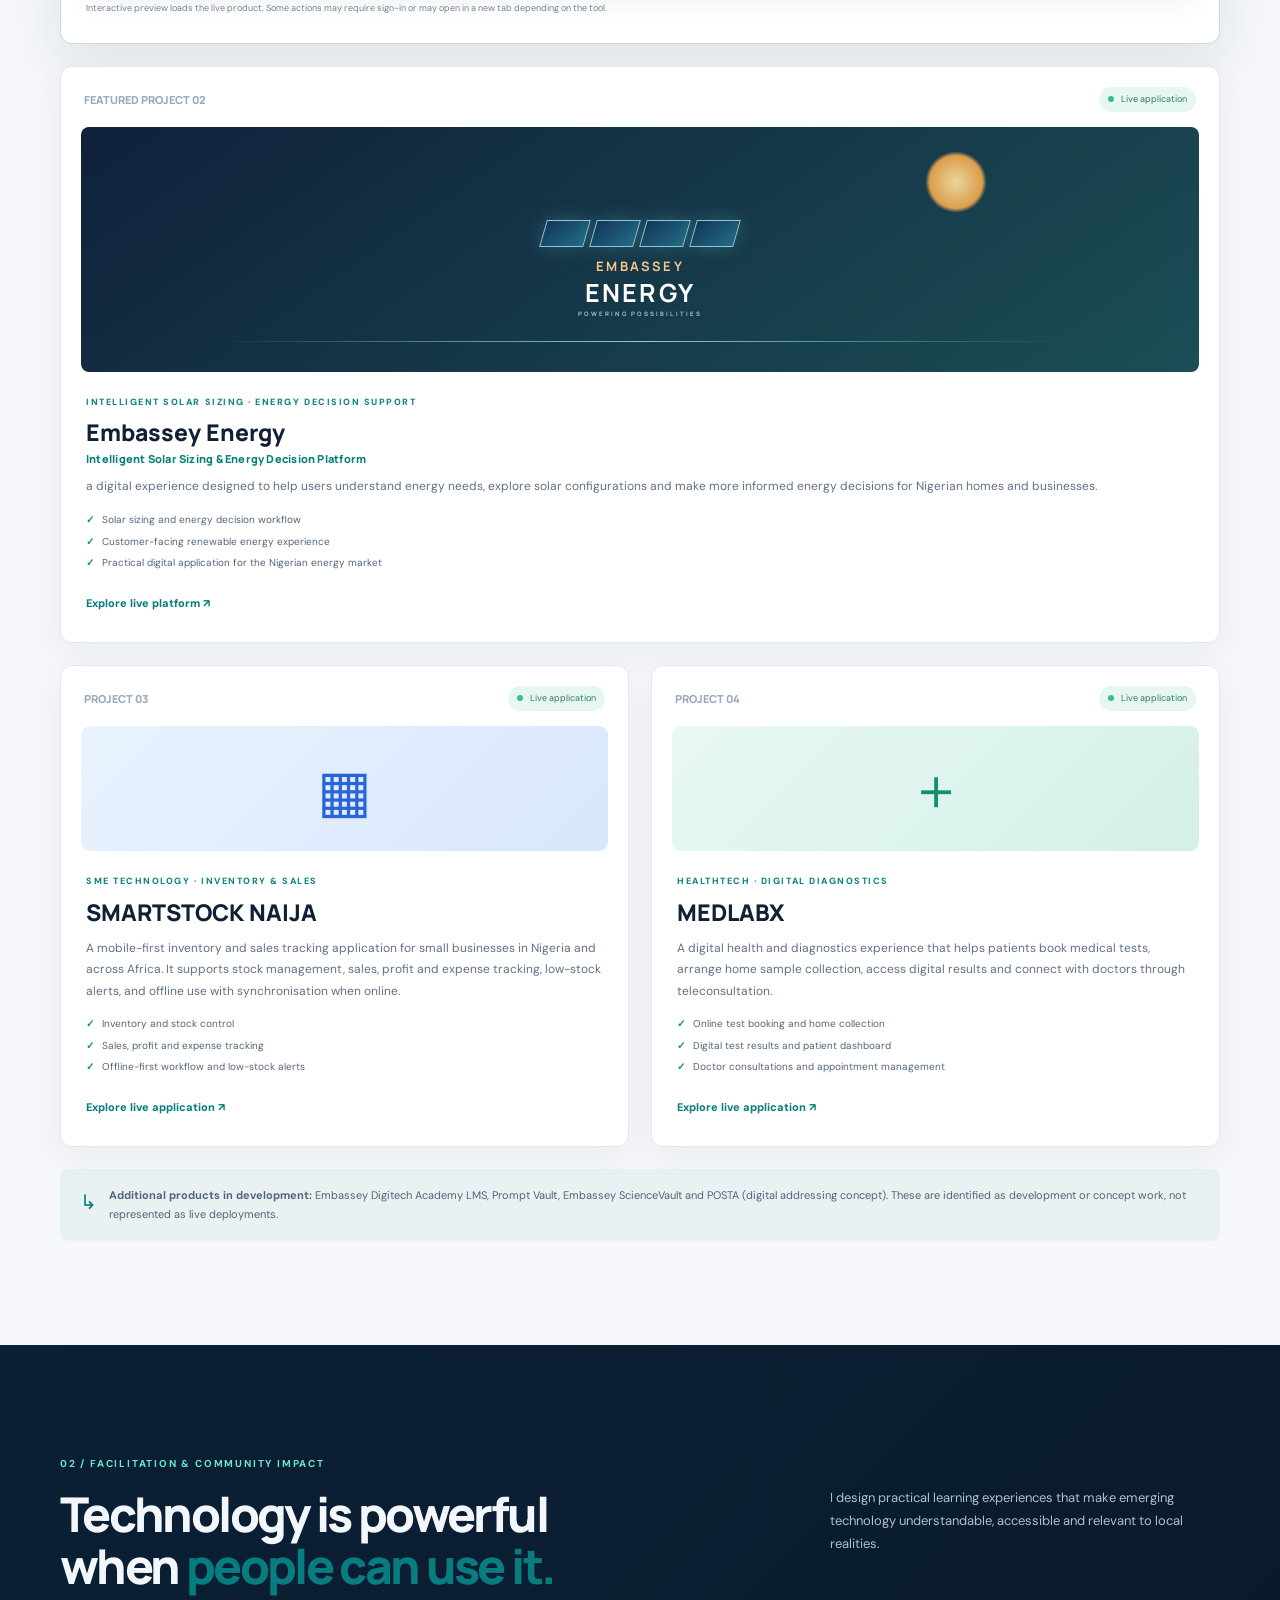
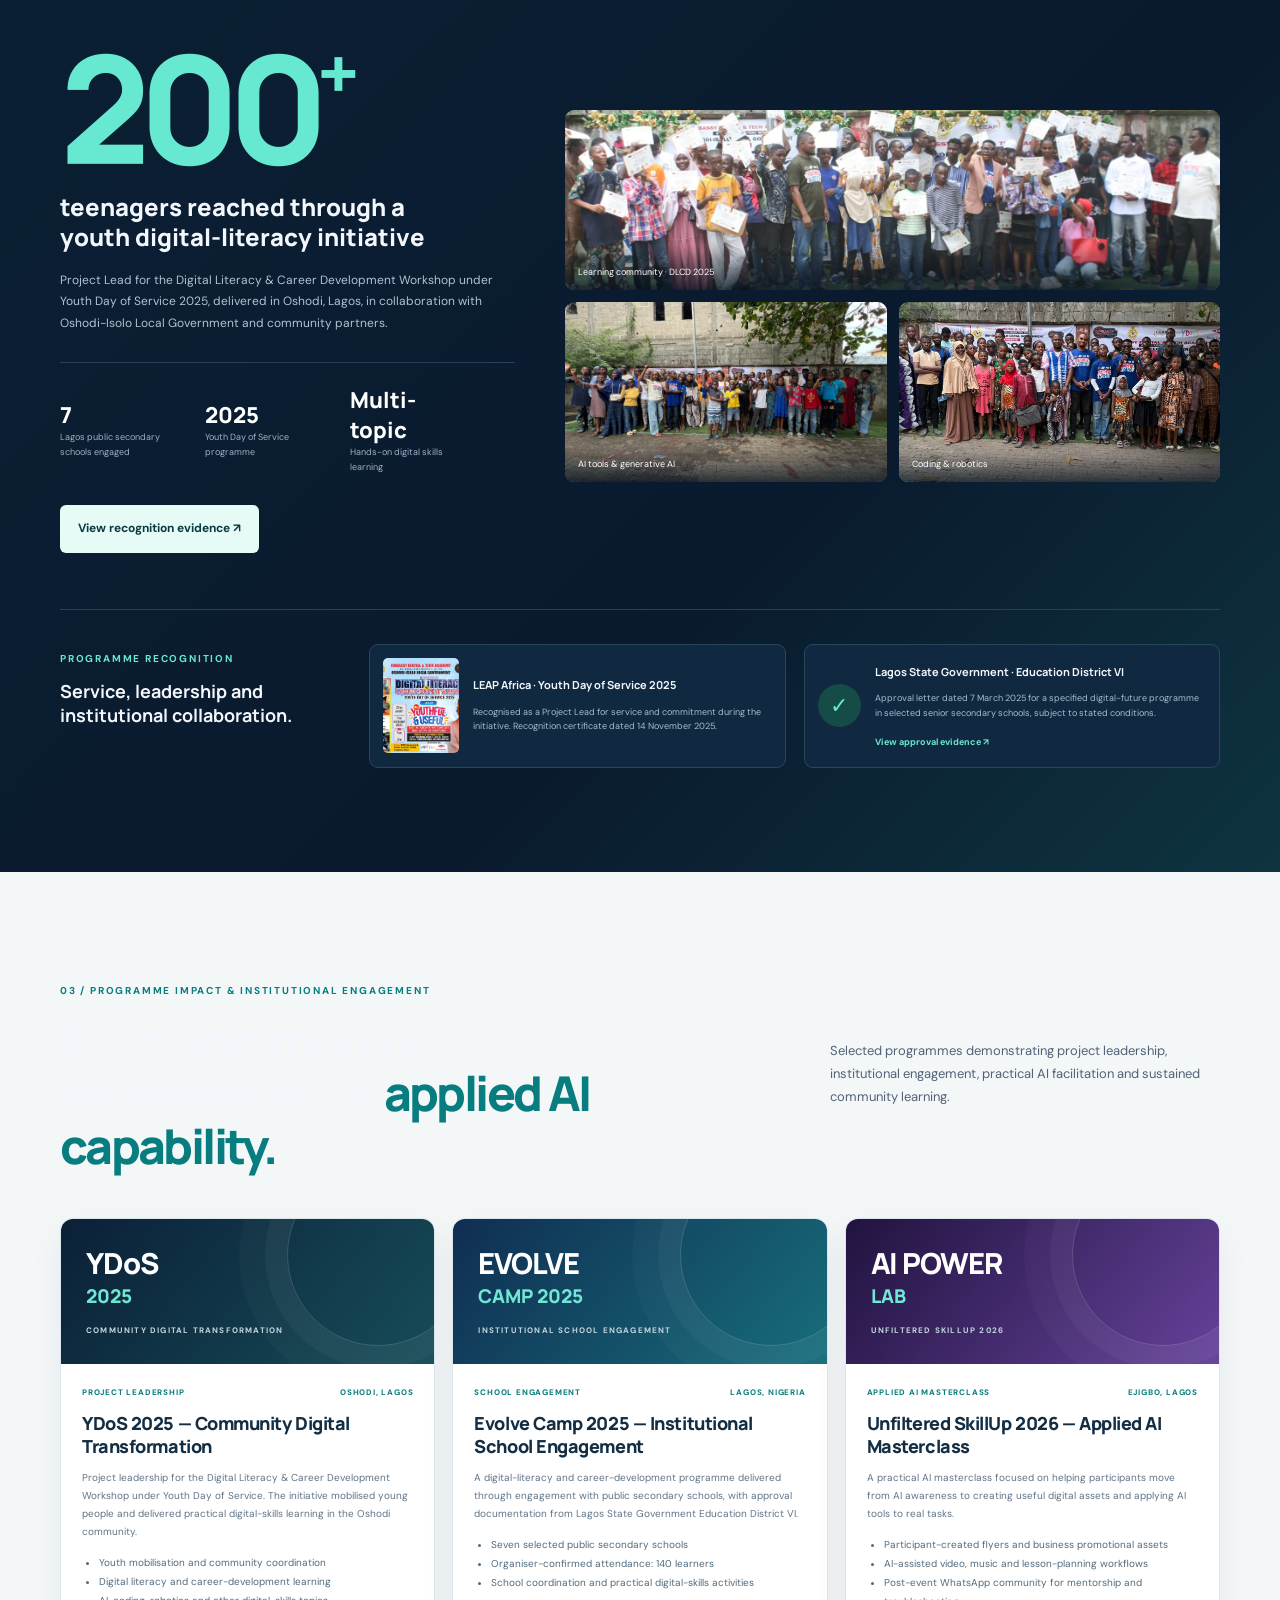
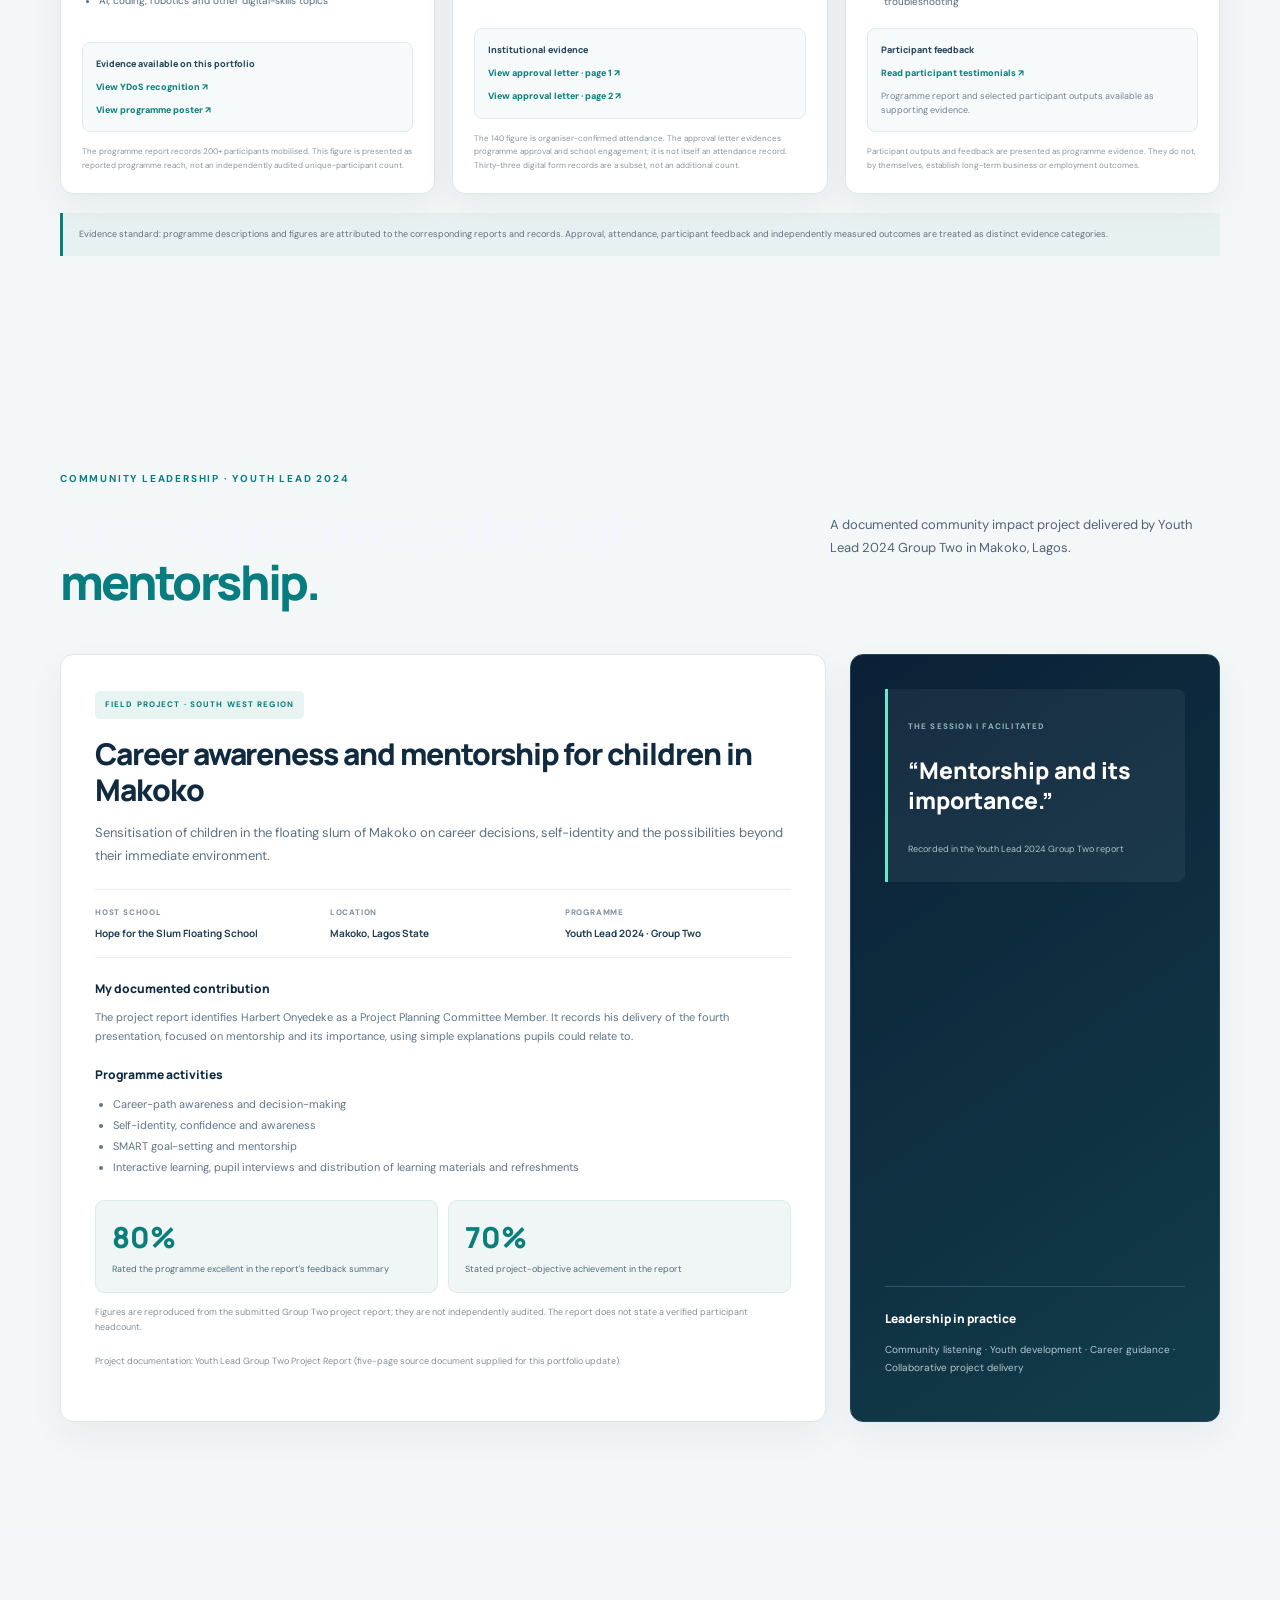
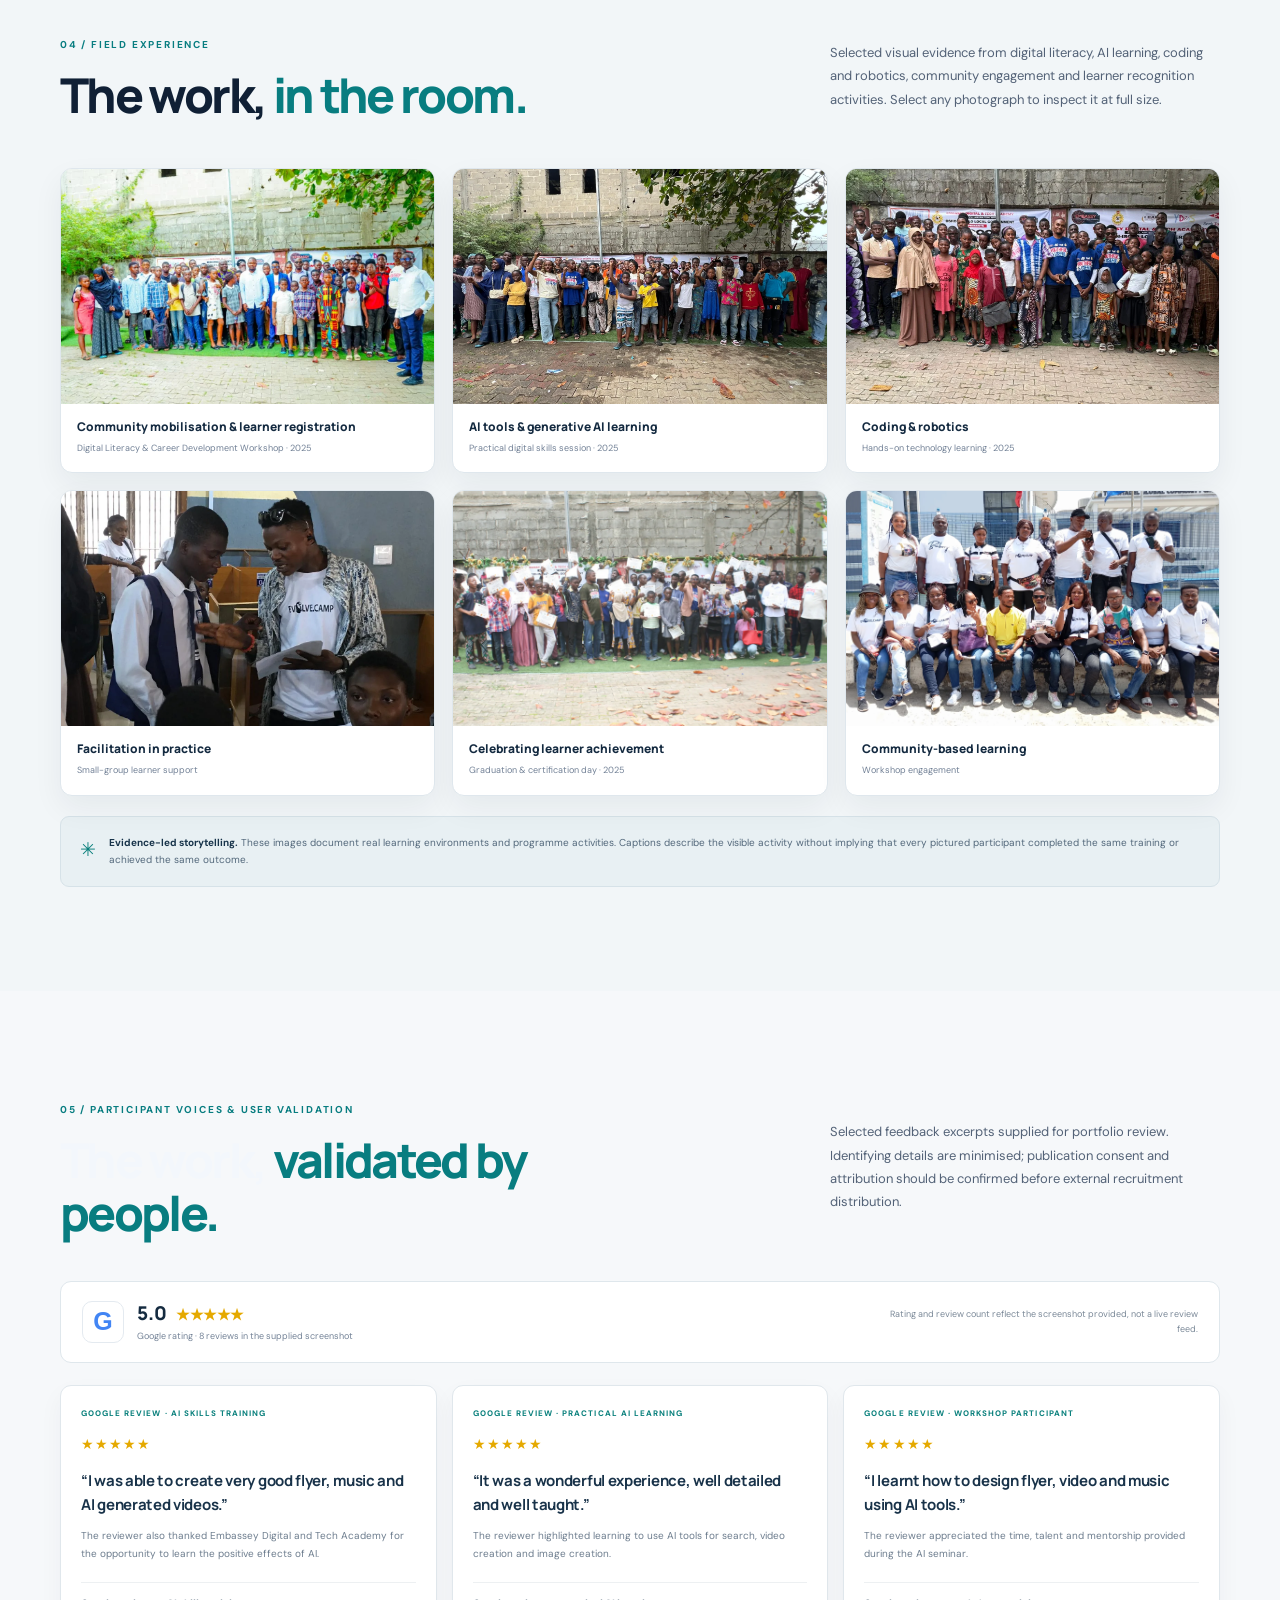
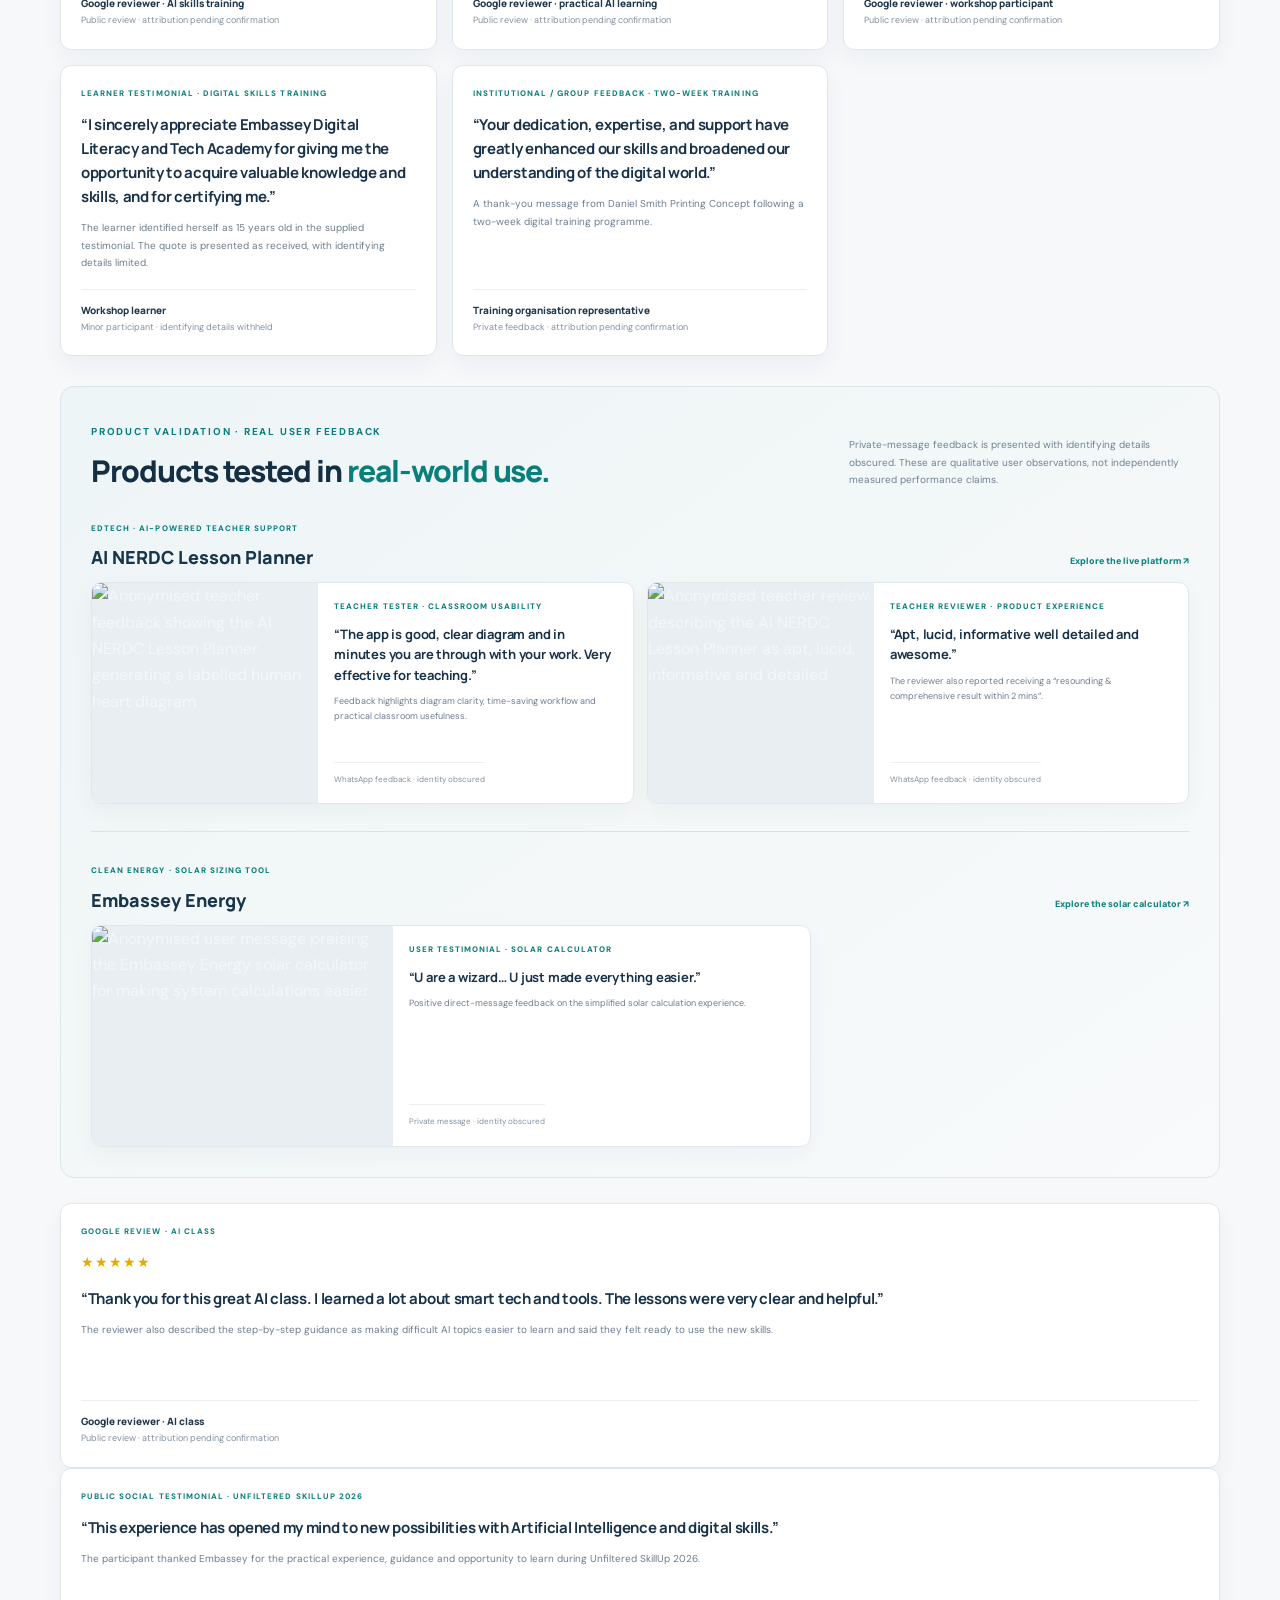
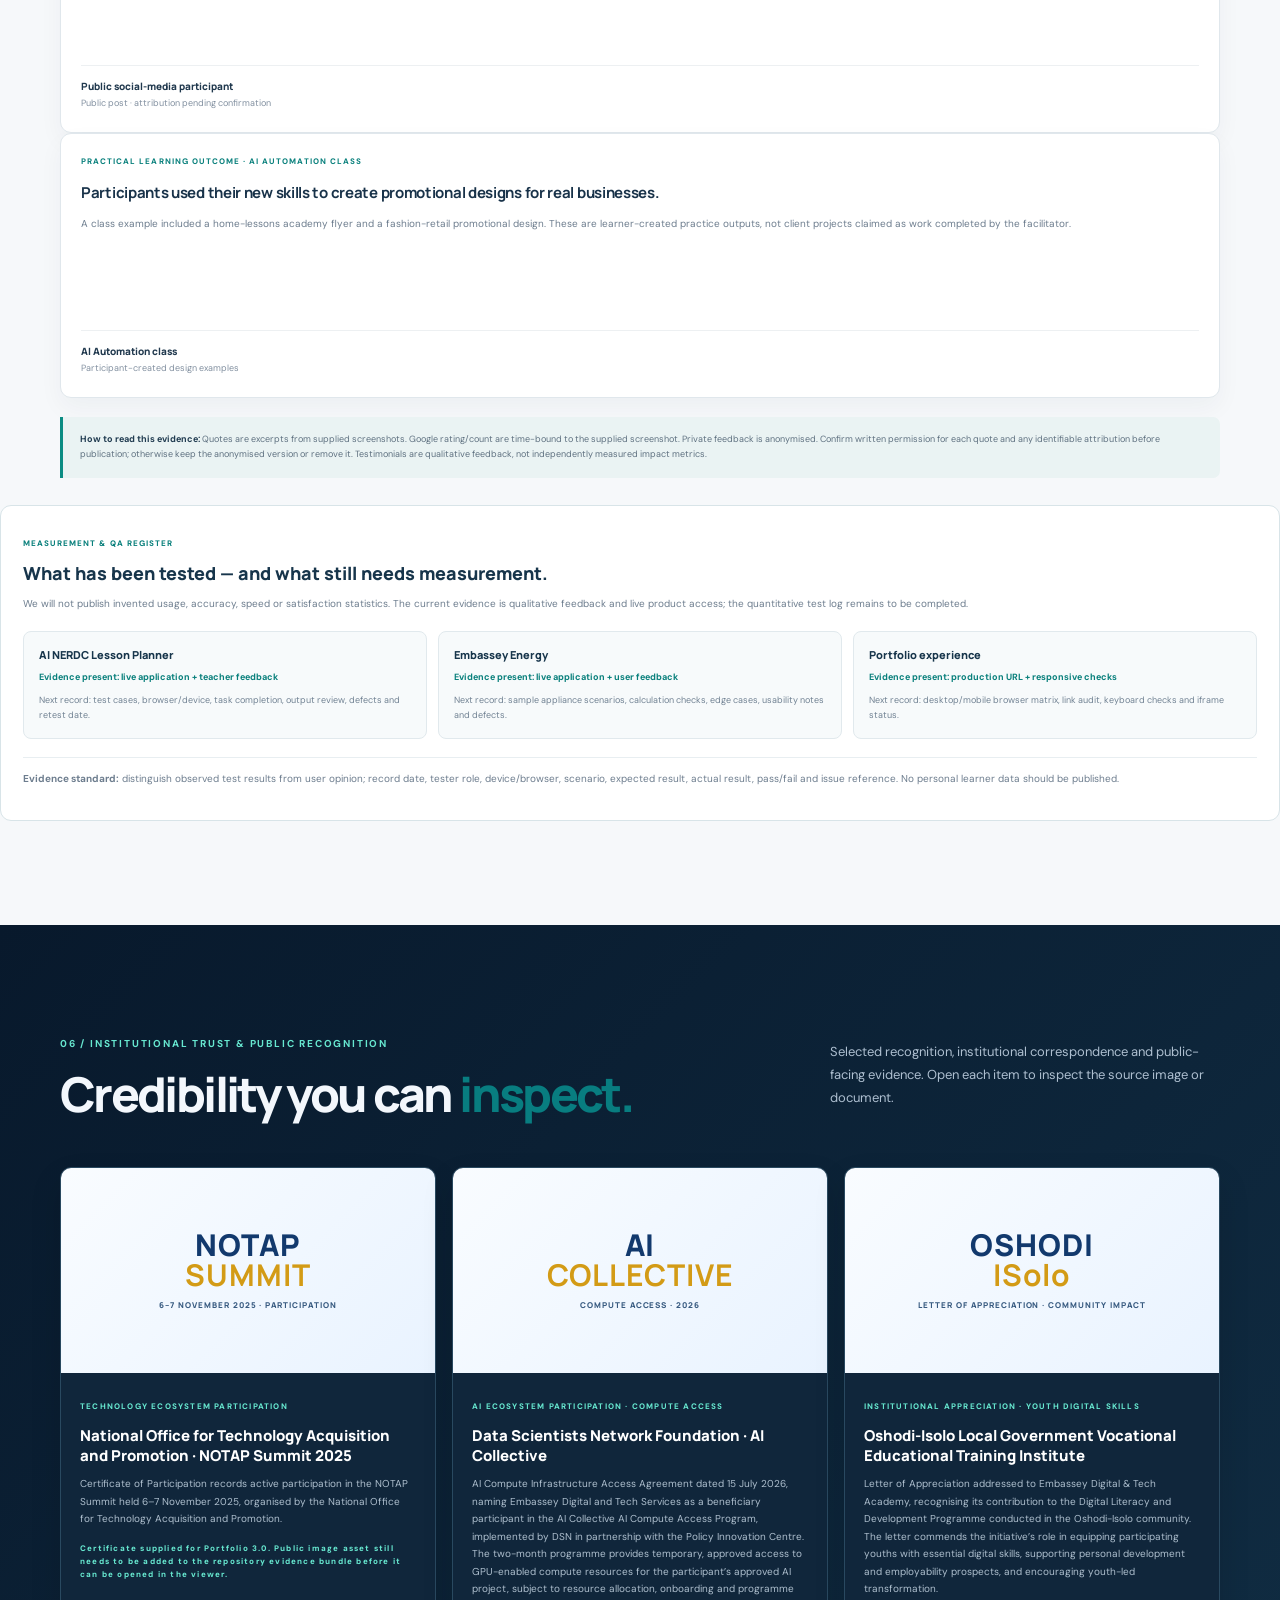
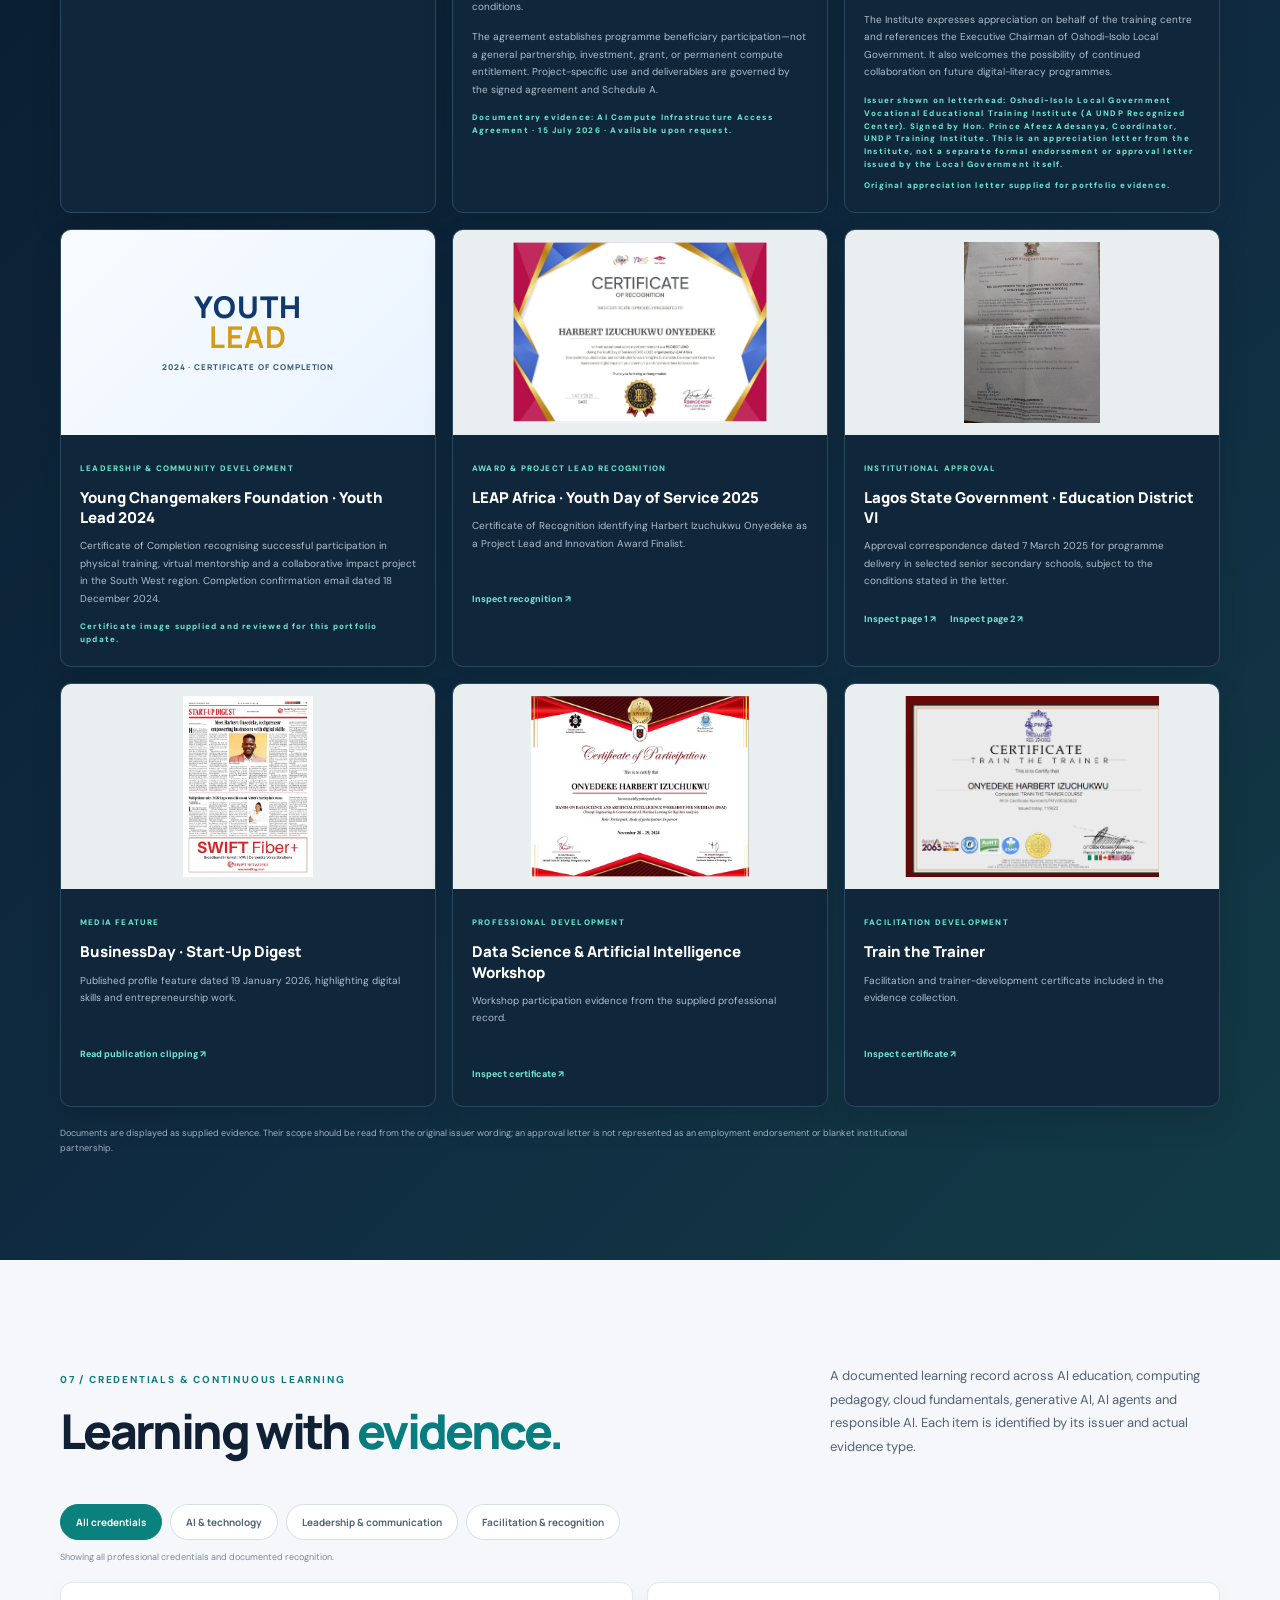
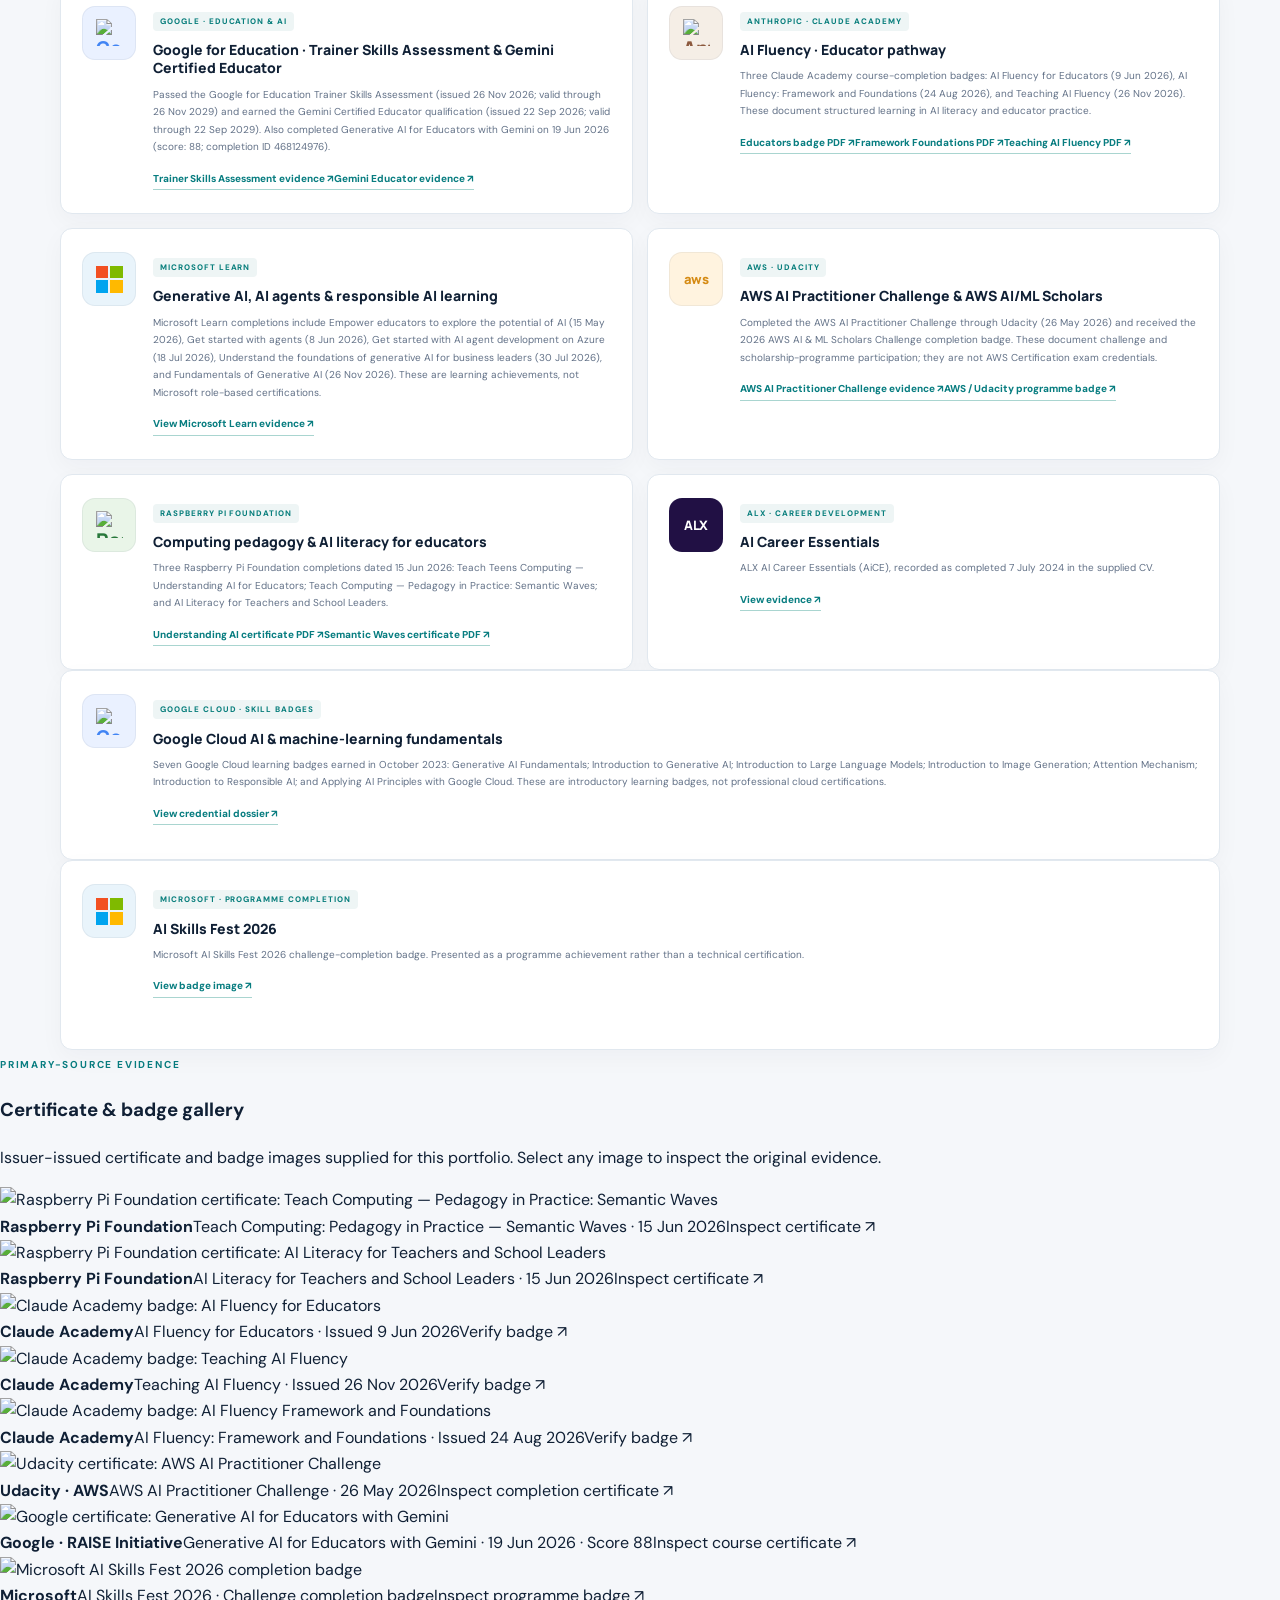
==== commit d06511f8: "Expand credential register and add issuer evidence gallery" ====
--- a/index.html
+++ b/index.html
@@ -20,7 +20,7 @@
 <section class="hero section" id="top"><div class="container hero-grid"><div class="hero-copy"><div class="eyebrow"><span class="pulse"></span> AI IN NIGERIA · FACILITATOR PORTFOLIO</div><p class="hero-kicker">AI FACILITATOR · APPLIED-AI PRODUCT BUILDER · EDUCATOR</p><h1>Turning AI knowledge into <em>practical impact.</em></h1><p class="hero-lede">I’m <strong>Harbert Izuchukwu Onyedeke</strong> — a Nigerian AI Generalist, applied-AI product builder and generative AI educator. I help educators, young people and organisations move from AI curiosity to confident, responsible application.</p><div class="hero-tags"><span>Apply AI to real workflows</span><span>Facilitate confident adoption</span><span>Build useful digital products</span></div><div class="hero-actions"><a class="btn btn-primary" href="/Onyedeke_Harbert_Izuchukwu_AI_in_Nigeria_Facilitator_CV.pdf" download>Download facilitator CV <span>↓</span></a><a class="btn btn-secondary" href="#work">Explore my work <span>↗</span></a></div><div class="hero-proof"><div><strong>15+ years</strong><span>Educational consulting*</span></div><div><strong>200+</strong><span>Teenagers reached</span></div><div><strong>7 schools</strong><span>Public-school engagement</span></div></div><p class="micro-note">*Experience duration as recorded in my professional profile. Programme reach refers to the 2025 DLCD / Youth Day of Service initiative.</p></div><div class="hero-visual"><div class="portrait-frame"><img src="/portrait.webp" alt="Portrait of Harbert Izuchukwu Onyedeke" fetchpriority="high"><div class="portrait-caption"><span class="caption-dot"></span><span>Based in Lagos, Nigeria<br><b>Building for Africa and beyond</b></span></div></div><div class="orbit orbit-one"></div><div class="orbit orbit-two"></div><div class="floating-card card-top"><span class="mini-icon">✳</span><span><b>Human-centred AI</b><small>Teach · Build · Enable</small></span></div><div class="floating-card card-bottom"><span class="mini-icon mini-coral">↗</span><span><b>Applied innovation</b><small>From concept to prototype</small></span></div></div></div></section>
 <section class="ecosystem-strip" aria-label="Professional learning and ecosystems">
   <div class="container">
-    <div class="ecosystem-heading"><span class="eyebrow">PROFESSIONAL LEARNING & ECOSYSTEMS</span><p>Learning, tools and communities shaping my applied AI practice</p></div>
+    <div class="ecosystem-heading"><span class="eyebrow">PROFESSIONAL LEARNING & ECOSYSTEMS</span><p>Professional learning across AI education, computing pedagogy, cloud technologies and responsible AI</p></div>
     <div class="ecosystem-logos">
       <div class="ecosystem-brand"><img src="https://cdn.jsdelivr.net/npm/simple-icons@v15/icons/google.svg" alt="Google logo"><span>Google</span></div>
       <div class="ecosystem-brand"><span class="ecosystem-mark microsoft-mark" role="img" aria-label="Microsoft logo"><i></i><i></i><i></i><i></i></span><span>Microsoft</span></div>
@@ -165,7 +165,7 @@
 <article class="evidence-card"><a class="evidence-image" href="/Data%20Science%20and%20Artificial%20Intelligence%20Workshop(2).jpg" target="_blank" rel="noopener"><img src="/Data%20Science%20and%20Artificial%20Intelligence%20Workshop(2).jpg" alt="Data Science and Artificial Intelligence workshop certificate"></a><div class="evidence-copy"><span>PROFESSIONAL DEVELOPMENT</span><h3>Data Science & Artificial Intelligence Workshop</h3><p>Workshop participation evidence from the supplied professional record.</p><a href="/Data%20Science%20and%20Artificial%20Intelligence%20Workshop(2).jpg" target="_blank" rel="noopener">Inspect certificate ↗</a></div></article>
 <article class="evidence-card"><a class="evidence-image" href="/TRAIN%20THE%20TRAINER(2).JPG" target="_blank" rel="noopener"><img src="/TRAIN%20THE%20TRAINER(2).JPG" alt="Train the Trainer certificate"></a><div class="evidence-copy"><span>FACILITATION DEVELOPMENT</span><h3>Train the Trainer</h3><p>Facilitation and trainer-development certificate included in the evidence collection.</p><a href="/TRAIN%20THE%20TRAINER(2).JPG" target="_blank" rel="noopener">Inspect certificate ↗</a></div></article>
 </div><p class="evidence-note">Documents are displayed as supplied evidence. Their scope should be read from the original issuer wording; an approval letter is not represented as an employment endorsement or blanket institutional partnership.</p></div></section>
-<section class="section section-light" id="credentials"><div class="container"><div class="section-heading"><div><span class="eyebrow dark-eyebrow">07 / CREDENTIALS & CONTINUOUS LEARNING</span><h2>Learning with <em>evidence.</em></h2></div><p>Selected AI, education and facilitation credentials. Course completions, achievement badges and professional certifications are distinguished rather than conflated.</p></div><div class="credential-filters" role="group" aria-label="Filter professional credentials">
+<section class="section section-light" id="credentials"><div class="container"><div class="section-heading"><div><span class="eyebrow dark-eyebrow">07 / CREDENTIALS & CONTINUOUS LEARNING</span><h2>Learning with <em>evidence.</em></h2></div><p>A documented learning record across AI education, computing pedagogy, cloud fundamentals, generative AI, AI agents and responsible AI. Each item is identified by its issuer and actual evidence type.</p></div><div class="credential-filters" role="group" aria-label="Filter professional credentials">
 <button class="credential-filter active" type="button" data-credential-filter="all" aria-pressed="true">All credentials</button>
 <button class="credential-filter" type="button" data-credential-filter="ai" aria-pressed="false">AI & technology</button>
 <button class="credential-filter" type="button" data-credential-filter="leadership" aria-pressed="false">Leadership & communication</button>
@@ -173,13 +173,28 @@
 </div>
 <p class="credential-filter-status" aria-live="polite">Showing all professional credentials and documented recognition.</p>
 <div class="credential-grid">
-<article class="credential-card" data-credential-category="ai"><div class="credential-logo google"><img src="https://cdn.jsdelivr.net/npm/simple-icons@v15/icons/google.svg" alt="Google"></div><div class="credential-content"><span class="credential-category">GOOGLE · EDUCATION & AI</span><h3>Google AI Educator & Gemini learning</h3><p>Generative AI for Educators with Gemini; Introduction to Vibe Coding with Gemini; NotebookLM learning; Google Certified Trainer and Gemini Certified Educator records supplied.</p><a href="/GOOGLE%20GEMINI%20CERTIFIED%20EDUCATOR.pdf" target="_blank" rel="noopener">View evidence ↗</a></div></article>
-<article class="credential-card" data-credential-category="ai"><div class="credential-logo anthro"><img src="https://cdn.jsdelivr.net/npm/simple-icons@v15/icons/anthropic.svg" alt="Anthropic"></div><div class="credential-content"><span class="credential-category">ANTHROPIC · CLAUDE ACADEMY</span><h3>AI Fluency & teaching AI fluency</h3><p>AI Fluency for Educators and related Claude Academy learning records, including AI Fluency Framework Foundations and Teaching AI Fluency.</p><a href="/claude-academy-badge-ai-fluency-for-educators.pdf" target="_blank" rel="noopener">View evidence ↗</a></div></article>
-<article class="credential-card" data-credential-category="ai"><div class="credential-logo ms"><span class="credential-ms-mark" role="img" aria-label="Microsoft logo"><i></i><i></i><i></i><i></i></span></div><div class="credential-content"><span class="credential-category">MICROSOFT LEARN</span><h3>Generative AI & responsible AI learning</h3><p>Fundamentals of Generative AI (26 Nov 2026), Empower educators to explore the potential of artificial intelligence (15 May 2026), Get started with agents (8 Jun 2026), Get started with AI agent development on Azure (18 Jul 2026), and Understand the foundations of generative AI for business leaders (30 Jul 2026).</p><a href="/Fundamentals%20of%20Generative%20AI%20Achievements%20-%20aichiefpriest%20_%20Microsoft%20Learn.pdf" target="_blank" rel="noopener">View evidence ↗</a></div></article>
-<article class="credential-card" data-credential-category="ai"><div class="credential-logo aws"><span class="credential-aws-mark" role="img" aria-label="Amazon Web Services logo">aws</span></div><div class="credential-content"><span class="credential-category">AWS · UDACITY</span><h3>AWS AI Practitioner Challenge & AI/ML Scholars</h3><p>Course completion and project achievements, including building an AI productivity app and AI-assisted data analysis. These are programme achievements, not the AWS Certified AI Practitioner exam credential.</p><a href="/AWS%20AI%20PRACTITIONER%20AND%20SCHOLAR%20COMPLETION%20BADGE(1).JPG" target="_blank" rel="noopener">View evidence ↗</a></div></article>
-<article class="credential-card" data-credential-category="ai"><div class="credential-logo pi"><img src="https://cdn.jsdelivr.net/npm/simple-icons@v15/icons/raspberrypi.svg" alt="Raspberry Pi"></div><div class="credential-content"><span class="credential-category">RASPBERRY PI FOUNDATION</span><h3>Computing pedagogy & AI for educators</h3><p>Teach Teens Computing: Understanding AI for Educators and Teach Computing: Pedagogy in Practice — Semantic Waves.</p><a href="/teach-teens-computing-understanding-ai-for-educators-certificate%20(1)(1).pdf" target="_blank" rel="noopener">View evidence ↗</a></div></article>
+<article class="credential-card" data-credential-category="ai"><div class="credential-logo google"><img src="https://cdn.jsdelivr.net/npm/simple-icons@v15/icons/google.svg" alt="Google"></div><div class="credential-content"><span class="credential-category">GOOGLE · EDUCATION & AI</span><h3>Google for Education · Trainer Skills Assessment & Gemini Certified Educator</h3><p>Passed the Google for Education Trainer Skills Assessment (issued 26 Nov 2026; valid through 26 Nov 2029) and earned the Gemini Certified Educator qualification (issued 22 Sep 2026; valid through 22 Sep 2029). Also completed Generative AI for Educators with Gemini on 19 Jun 2026 (score: 88; completion ID 468124976).</p><a href="/GOOGLE%20CERTIFIED%20TRAINER.pdf" target="_blank" rel="noopener">Trainer Skills Assessment evidence ↗</a><a href="/GOOGLE%20GEMINI%20CERTIFIED%20EDUCATOR.pdf" target="_blank" rel="noopener">Gemini Educator evidence ↗</a></div></article>
+<article class="credential-card" data-credential-category="ai"><div class="credential-logo anthro"><img src="https://cdn.jsdelivr.net/npm/simple-icons@v15/icons/anthropic.svg" alt="Anthropic"></div><div class="credential-content"><span class="credential-category">ANTHROPIC · CLAUDE ACADEMY</span><h3>AI Fluency · Educator pathway</h3><p>Three Claude Academy course-completion badges: AI Fluency for Educators (9 Jun 2026), AI Fluency: Framework and Foundations (24 Aug 2026), and Teaching AI Fluency (26 Nov 2026). These document structured learning in AI literacy and educator practice.</p><a href="/claude-academy-badge-ai-fluency-for-educators.pdf" target="_blank" rel="noopener">Educators badge PDF ↗</a><a href="/claude-academy-badge-ai-fluency-framework-foundations%20(1).pdf" target="_blank" rel="noopener">Framework Foundations PDF ↗</a><a href="/claude-academy-badge-teaching-ai-fluency.pdf" target="_blank" rel="noopener">Teaching AI Fluency PDF ↗</a></div></article>
+<article class="credential-card" data-credential-category="ai"><div class="credential-logo ms"><span class="credential-ms-mark" role="img" aria-label="Microsoft logo"><i></i><i></i><i></i><i></i></span></div><div class="credential-content"><span class="credential-category">MICROSOFT LEARN</span><h3>Generative AI, AI agents & responsible AI learning</h3><p>Microsoft Learn completions include Empower educators to explore the potential of AI (15 May 2026), Get started with agents (8 Jun 2026), Get started with AI agent development on Azure (18 Jul 2026), Understand the foundations of generative AI for business leaders (30 Jul 2026), and Fundamentals of Generative AI (26 Nov 2026). These are learning achievements, not Microsoft role-based certifications.</p><a href="/Fundamentals%20of%20Generative%20AI%20Achievements%20-%20aichiefpriest%20_%20Microsoft%20Learn.pdf" target="_blank" rel="noopener">View Microsoft Learn evidence ↗</a></div></article>
+<article class="credential-card" data-credential-category="ai"><div class="credential-logo aws"><span class="credential-aws-mark" role="img" aria-label="Amazon Web Services logo">aws</span></div><div class="credential-content"><span class="credential-category">AWS · UDACITY</span><h3>AWS AI Practitioner Challenge & AWS AI/ML Scholars</h3><p>Completed the AWS AI Practitioner Challenge through Udacity (26 May 2026) and received the 2026 AWS AI & ML Scholars Challenge completion badge. These document challenge and scholarship-programme participation; they are not AWS Certification exam credentials.</p><a href="/AWS%20AI%20PRACTITIONER.JPG" target="_blank" rel="noopener">AWS AI Practitioner Challenge evidence ↗</a><a href="/AWS%20AI%20PRACTITIONER%20AND%20SCHOLAR%20COMPLETION%20BADGE(1).JPG" target="_blank" rel="noopener">AWS / Udacity programme badge ↗</a></div></article>
+<article class="credential-card" data-credential-category="ai"><div class="credential-logo pi"><img src="https://cdn.jsdelivr.net/npm/simple-icons@v15/icons/raspberrypi.svg" alt="Raspberry Pi"></div><div class="credential-content"><span class="credential-category">RASPBERRY PI FOUNDATION</span><h3>Computing pedagogy & AI literacy for educators</h3><p>Three Raspberry Pi Foundation completions dated 15 Jun 2026: Teach Teens Computing — Understanding AI for Educators; Teach Computing — Pedagogy in Practice: Semantic Waves; and AI Literacy for Teachers and School Leaders.</p><a href="/teach-teens-computing-understanding-ai-for-educators-certificate%20(1)(1).pdf" target="_blank" rel="noopener">Understanding AI certificate PDF ↗</a><a href="/teach-computing-pedagogy-in-practice-semantic-waves-certificate(1).pdf" target="_blank" rel="noopener">Semantic Waves certificate PDF ↗</a></div></article>
 <article class="credential-card" data-credential-category="leadership"><div class="credential-logo alx"><span>ALX</span></div><div class="credential-content"><span class="credential-category">ALX · CAREER DEVELOPMENT</span><h3>AI Career Essentials</h3><p>ALX AI Career Essentials (AiCE), recorded as completed 7 July 2024 in the supplied CV.</p><a href="/66-alx-aice-ai-career-essentials-certificate-harbert-onyedeke.pdf" target="_blank" rel="noopener">View evidence ↗</a></div></article>
-</div><article class="credential-card credential-expanded" data-credential-category="leadership"><div class="credential-logo social"><span aria-hidden="true">SM</span></div><div class="credential-content"><span class="credential-category">DIGITAL COMMUNICATION</span><h3>Introduction to Social Media</h3><p>Completed training in social media fundamentals through La Plage Meta Verse. Awarded 7 September 2023.</p><a href="/Harbert_Onyedeke_Fellowship_Credential_Dossier.pdf" target="_blank" rel="noopener">Inspect credential dossier ↗</a></div></article>
+</div>
+<article class="credential-card" data-credential-category="ai"><div class="credential-logo google"><img src="https://cdn.jsdelivr.net/npm/simple-icons@v15/icons/googlecloud.svg" alt="Google Cloud"></div><div class="credential-content"><span class="credential-category">GOOGLE CLOUD · SKILL BADGES</span><h3>Google Cloud AI & machine-learning fundamentals</h3><p>Seven Google Cloud learning badges earned in October 2023: Generative AI Fundamentals; Introduction to Generative AI; Introduction to Large Language Models; Introduction to Image Generation; Attention Mechanism; Introduction to Responsible AI; and Applying AI Principles with Google Cloud. These are introductory learning badges, not professional cloud certifications.</p><a href="/Harbert_Onyedeke_Fellowship_Credential_Dossier.pdf" target="_blank" rel="noopener">View credential dossier ↗</a></div></article>
+<article class="credential-card" data-credential-category="ai"><div class="credential-logo ms"><span class="credential-ms-mark" role="img" aria-label="Microsoft logo"><i></i><i></i><i></i><i></i></span></div><div class="credential-content"><span class="credential-category">MICROSOFT · PROGRAMME COMPLETION</span><h3>AI Skills Fest 2026</h3><p>Microsoft AI Skills Fest 2026 challenge-completion badge. Presented as a programme achievement rather than a technical certification.</p><a href="https://d2ol7oe51mr4n9.cloudfront.net/user_34lt3ErdHGuXc0butpLt71vmZTc/15f0762b-5af9-46d3-9f20-b8c0b63c7c4b.jpg" target="_blank" rel="noopener">View badge image ↗</a></div></article>
+</div>
+<section class="credential-evidence" aria-labelledby="credential-evidence-title"><div class="credential-evidence-heading"><div><span class="eyebrow dark-eyebrow">PRIMARY-SOURCE EVIDENCE</span><h3 id="credential-evidence-title">Certificate & badge gallery</h3></div><p>Issuer-issued certificate and badge images supplied for this portfolio. Select any image to inspect the original evidence.</p></div><div class="credential-evidence-grid">
+<article class="credential-evidence-card"><a href="https://d2ol7oe51mr4n9.cloudfront.net/user_34lt3ErdHGuXc0butpLt71vmZTc/2efb375a-e06c-4849-b6a0-806bd4c0ebcd.jpg" target="_blank" rel="noopener"><img src="https://d2ol7oe51mr4n9.cloudfront.net/user_34lt3ErdHGuXc0butpLt71vmZTc/2efb375a-e06c-4849-b6a0-806bd4c0ebcd.jpg" alt="Raspberry Pi Foundation certificate: Teach Computing — Pedagogy in Practice: Semantic Waves"></a><div><b>Raspberry Pi Foundation</b><span>Teach Computing: Pedagogy in Practice — Semantic Waves · 15 Jun 2026</span><a href="https://d2ol7oe51mr4n9.cloudfront.net/user_34lt3ErdHGuXc0butpLt71vmZTc/2efb375a-e06c-4849-b6a0-806bd4c0ebcd.jpg" target="_blank" rel="noopener">Inspect certificate ↗</a></div></article>
+<article class="credential-evidence-card"><a href="https://d2ol7oe51mr4n9.cloudfront.net/user_34lt3ErdHGuXc0butpLt71vmZTc/bccfd1c5-5aab-44bb-86ba-988a18c7a021.jpg" target="_blank" rel="noopener"><img src="https://d2ol7oe51mr4n9.cloudfront.net/user_34lt3ErdHGuXc0butpLt71vmZTc/bccfd1c5-5aab-44bb-86ba-988a18c7a021.jpg" alt="Raspberry Pi Foundation certificate: AI Literacy for Teachers and School Leaders"></a><div><b>Raspberry Pi Foundation</b><span>AI Literacy for Teachers and School Leaders · 15 Jun 2026</span><a href="https://d2ol7oe51mr4n9.cloudfront.net/user_34lt3ErdHGuXc0butpLt71vmZTc/bccfd1c5-5aab-44bb-86ba-988a18c7a021.jpg" target="_blank" rel="noopener">Inspect certificate ↗</a></div></article>
+<article class="credential-evidence-card"><a href="https://d2ol7oe51mr4n9.cloudfront.net/user_34lt3ErdHGuXc0butpLt71vmZTc/59d35dc7-7f24-4fcc-80f0-8ce07e787859.jpg" target="_blank" rel="noopener"><img src="https://d2ol7oe51mr4n9.cloudfront.net/user_34lt3ErdHGuXc0butpLt71vmZTc/59d35dc7-7f24-4fcc-80f0-8ce07e787859.jpg" alt="Claude Academy badge: AI Fluency for Educators"></a><div><b>Claude Academy</b><span>AI Fluency for Educators · Issued 9 Jun 2026</span><a href="https://academy.claude.com/verify/45e9beff1fefe7dbd22cfc98803ce9ac" target="_blank" rel="noopener">Verify badge ↗</a></div></article>
+<article class="credential-evidence-card"><a href="https://d2ol7oe51mr4n9.cloudfront.net/user_34lt3ErdHGuXc0butpLt71vmZTc/c49af3a6-e18f-4e2f-8bab-483a3f1b3798.jpg" target="_blank" rel="noopener"><img src="https://d2ol7oe51mr4n9.cloudfront.net/user_34lt3ErdHGuXc0butpLt71vmZTc/c49af3a6-e18f-4e2f-8bab-483a3f1b3798.jpg" alt="Claude Academy badge: Teaching AI Fluency"></a><div><b>Claude Academy</b><span>Teaching AI Fluency · Issued 26 Nov 2026</span><a href="https://academy.claude.com/verify/345c944544deb05358097290c971dbd5" target="_blank" rel="noopener">Verify badge ↗</a></div></article>
+<article class="credential-evidence-card"><a href="https://d2ol7oe51mr4n9.cloudfront.net/user_34lt3ErdHGuXc0butpLt71vmZTc/ae06f4b1-03ca-46c6-82ec-4553d2e27089.jpg" target="_blank" rel="noopener"><img src="https://d2ol7oe51mr4n9.cloudfront.net/user_34lt3ErdHGuXc0butpLt71vmZTc/ae06f4b1-03ca-46c6-82ec-4553d2e27089.jpg" alt="Claude Academy badge: AI Fluency Framework and Foundations"></a><div><b>Claude Academy</b><span>AI Fluency: Framework and Foundations · Issued 24 Aug 2026</span><a href="https://academy.claude.com/verify/5d7527081c7d13e2ec7dc4fe14856857" target="_blank" rel="noopener">Verify badge ↗</a></div></article>
+<article class="credential-evidence-card"><a href="https://d2ol7oe51mr4n9.cloudfront.net/user_34lt3ErdHGuXc0butpLt71vmZTc/b34ab1df-36e8-4bb2-95f5-2426240419bc.jpg" target="_blank" rel="noopener"><img src="https://d2ol7oe51mr4n9.cloudfront.net/user_34lt3ErdHGuXc0butpLt71vmZTc/b34ab1df-36e8-4bb2-95f5-2426240419bc.jpg" alt="Udacity certificate: AWS AI Practitioner Challenge"></a><div><b>Udacity · AWS</b><span>AWS AI Practitioner Challenge · 26 May 2026</span><a href="https://d2ol7oe51mr4n9.cloudfront.net/user_34lt3ErdHGuXc0butpLt71vmZTc/b34ab1df-36e8-4bb2-95f5-2426240419bc.jpg" target="_blank" rel="noopener">Inspect completion certificate ↗</a></div></article>
+<article class="credential-evidence-card"><a href="https://d2ol7oe51mr4n9.cloudfront.net/user_34lt3ErdHGuXc0butpLt71vmZTc/96795640-b51b-4927-bce9-1cce77b9adbc.jpg" target="_blank" rel="noopener"><img src="https://d2ol7oe51mr4n9.cloudfront.net/user_34lt3ErdHGuXc0butpLt71vmZTc/96795640-b51b-4927-bce9-1cce77b9adbc.jpg" alt="Google certificate: Generative AI for Educators with Gemini"></a><div><b>Google · RAISE Initiative</b><span>Generative AI for Educators with Gemini · 19 Jun 2026 · Score 88</span><a href="https://d2ol7oe51mr4n9.cloudfront.net/user_34lt3ErdHGuXc0butpLt71vmZTc/96795640-b51b-4927-bce9-1cce77b9adbc.jpg" target="_blank" rel="noopener">Inspect course certificate ↗</a></div></article>
+<article class="credential-evidence-card"><a href="https://d2ol7oe51mr4n9.cloudfront.net/user_34lt3ErdHGuXc0butpLt71vmZTc/15f0762b-5af9-46d3-9f20-b8c0b63c7c4b.jpg" target="_blank" rel="noopener"><img src="https://d2ol7oe51mr4n9.cloudfront.net/user_34lt3ErdHGuXc0butpLt71vmZTc/15f0762b-5af9-46d3-9f20-b8c0b63c7c4b.jpg" alt="Microsoft AI Skills Fest 2026 completion badge"></a><div><b>Microsoft</b><span>AI Skills Fest 2026 · Challenge completion badge</span><a href="https://d2ol7oe51mr4n9.cloudfront.net/user_34lt3ErdHGuXc0butpLt71vmZTc/15f0762b-5af9-46d3-9f20-b8c0b63c7c4b.jpg" target="_blank" rel="noopener">Inspect programme badge ↗</a></div></article>
+<article class="credential-evidence-card"><a href="https://d2ol7oe51mr4n9.cloudfront.net/user_34lt3ErdHGuXc0butpLt71vmZTc/42da2e35-0955-414d-b848-787296869cd9.jpg" target="_blank" rel="noopener"><img src="https://d2ol7oe51mr4n9.cloudfront.net/user_34lt3ErdHGuXc0butpLt71vmZTc/42da2e35-0955-414d-b848-787296869cd9.jpg" alt="AWS and Udacity 2026 AI and ML Scholars challenge completion badge"></a><div><b>AWS · Udacity</b><span>2026 AWS AI & ML Scholars · Challenge completion badge</span><a href="https://d2ol7oe51mr4n9.cloudfront.net/user_34lt3ErdHGuXc0butpLt71vmZTc/42da2e35-0955-414d-b848-787296869cd9.jpg" target="_blank" rel="noopener">Inspect programme badge ↗</a></div></article>
+</div><p class="credential-evidence-note">Evidence gallery contains the nine newly supplied image records. Additional Google, Microsoft, Raspberry Pi and Claude documents remain available through the linked PDF evidence and credential dossier.</p></section>
+<article class="credential-card credential-expanded" data-credential-category="leadership"><div class="credential-logo social"><span aria-hidden="true">SM</span></div><div class="credential-content"><span class="credential-category">DIGITAL COMMUNICATION</span><h3>Introduction to Social Media</h3><p>Completed training in social media fundamentals through La Plage Meta Verse. Awarded 7 September 2023.</p><a href="/Harbert_Onyedeke_Fellowship_Credential_Dossier.pdf" target="_blank" rel="noopener">Inspect credential dossier ↗</a></div></article>
 <article class="credential-card credential-expanded" data-credential-category="leadership"><div class="credential-logo business"><span aria-hidden="true">DE</span></div><div class="credential-content"><span class="credential-category">ENTREPRENEURSHIP</span><h3>Digital Entrepreneurship · Level 1</h3><p>Completed Level 1 training in digital entrepreneurship through La Plage Meta Verse. Awarded 6 November 2023.</p><a href="/Harbert_Onyedeke_Fellowship_Credential_Dossier.pdf" target="_blank" rel="noopener">Inspect credential dossier ↗</a></div></article>
 <article class="credential-card credential-expanded" data-credential-category="leadership"><div class="credential-logo comms"><span aria-hidden="true">CT</span></div><div class="credential-content"><span class="credential-category">COMMUNICATION & TEAMWORK</span><h3>Digital Communication and Team Management</h3><p>Completed professional training in digital communication and team management. La Plage Meta Verse, 12 December 2023.</p><a href="/Harbert_Onyedeke_Fellowship_Credential_Dossier.pdf" target="_blank" rel="noopener">Inspect credential dossier ↗</a></div></article>
 <article class="credential-card credential-expanded" data-credential-category="leadership"><div class="credential-logo speaking"><span aria-hidden="true">PS</span></div><div class="credential-content"><span class="credential-category">PUBLIC SPEAKING</span><h3>Executive Diploma in Public Speaking</h3><p>Completed through La Plage Meta Verse in collaboration with Africa Public Speaking Academy. Awarded 12 December 2023.</p><a href="/Harbert_Onyedeke_Fellowship_Credential_Dossier.pdf" target="_blank" rel="noopener">Inspect credential dossier ↗</a></div></article>
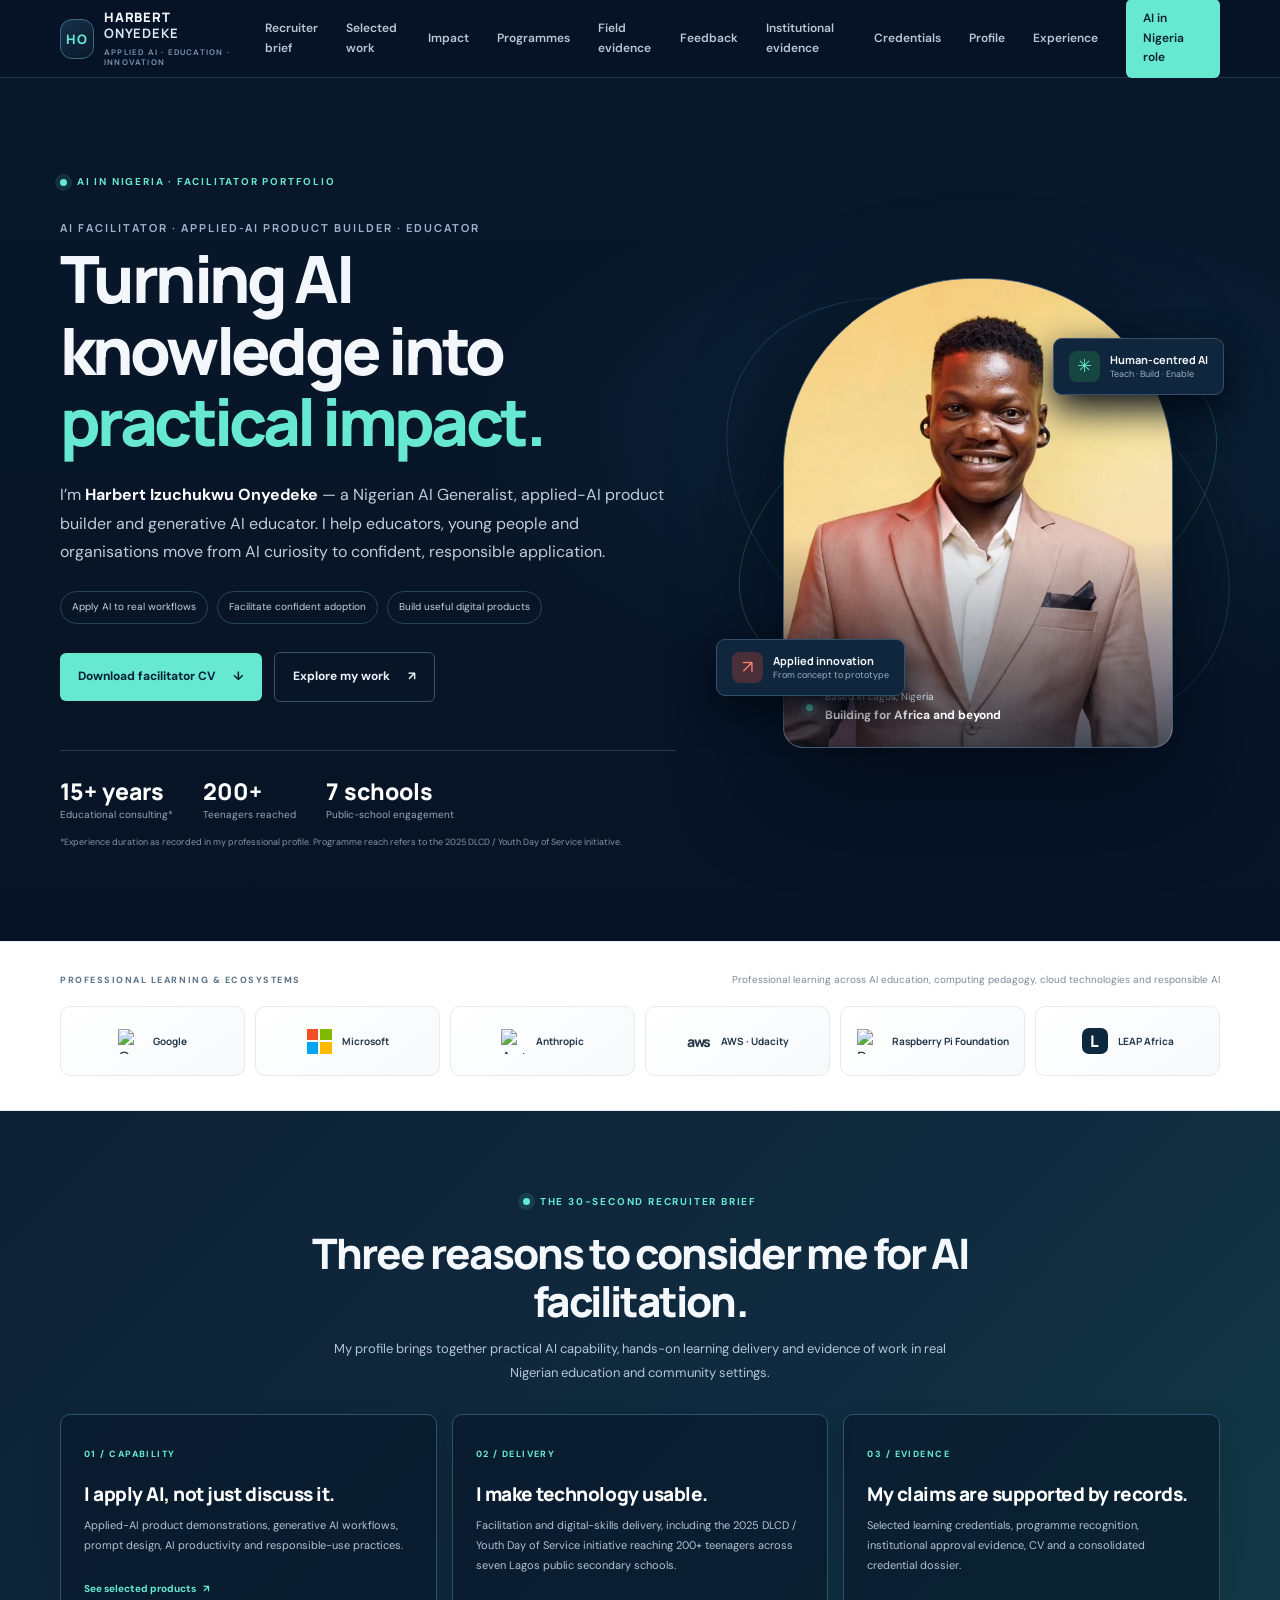
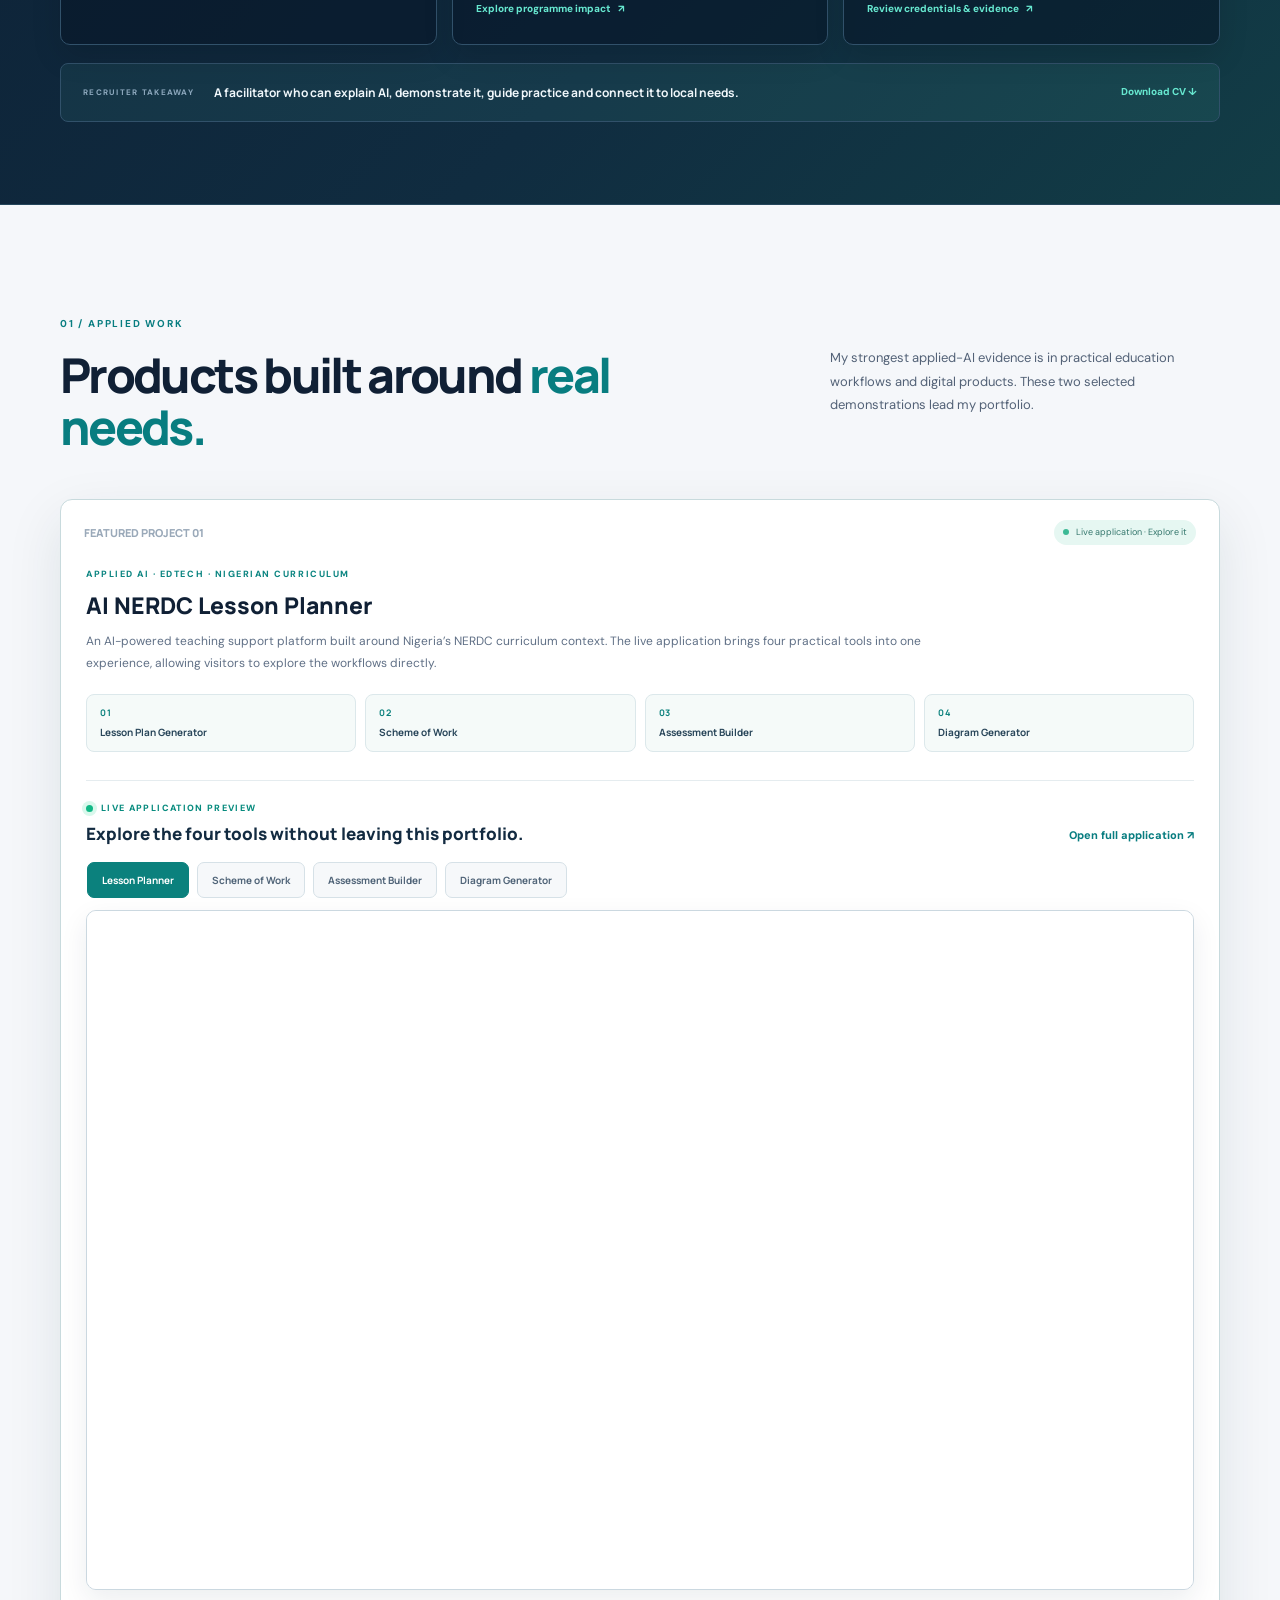
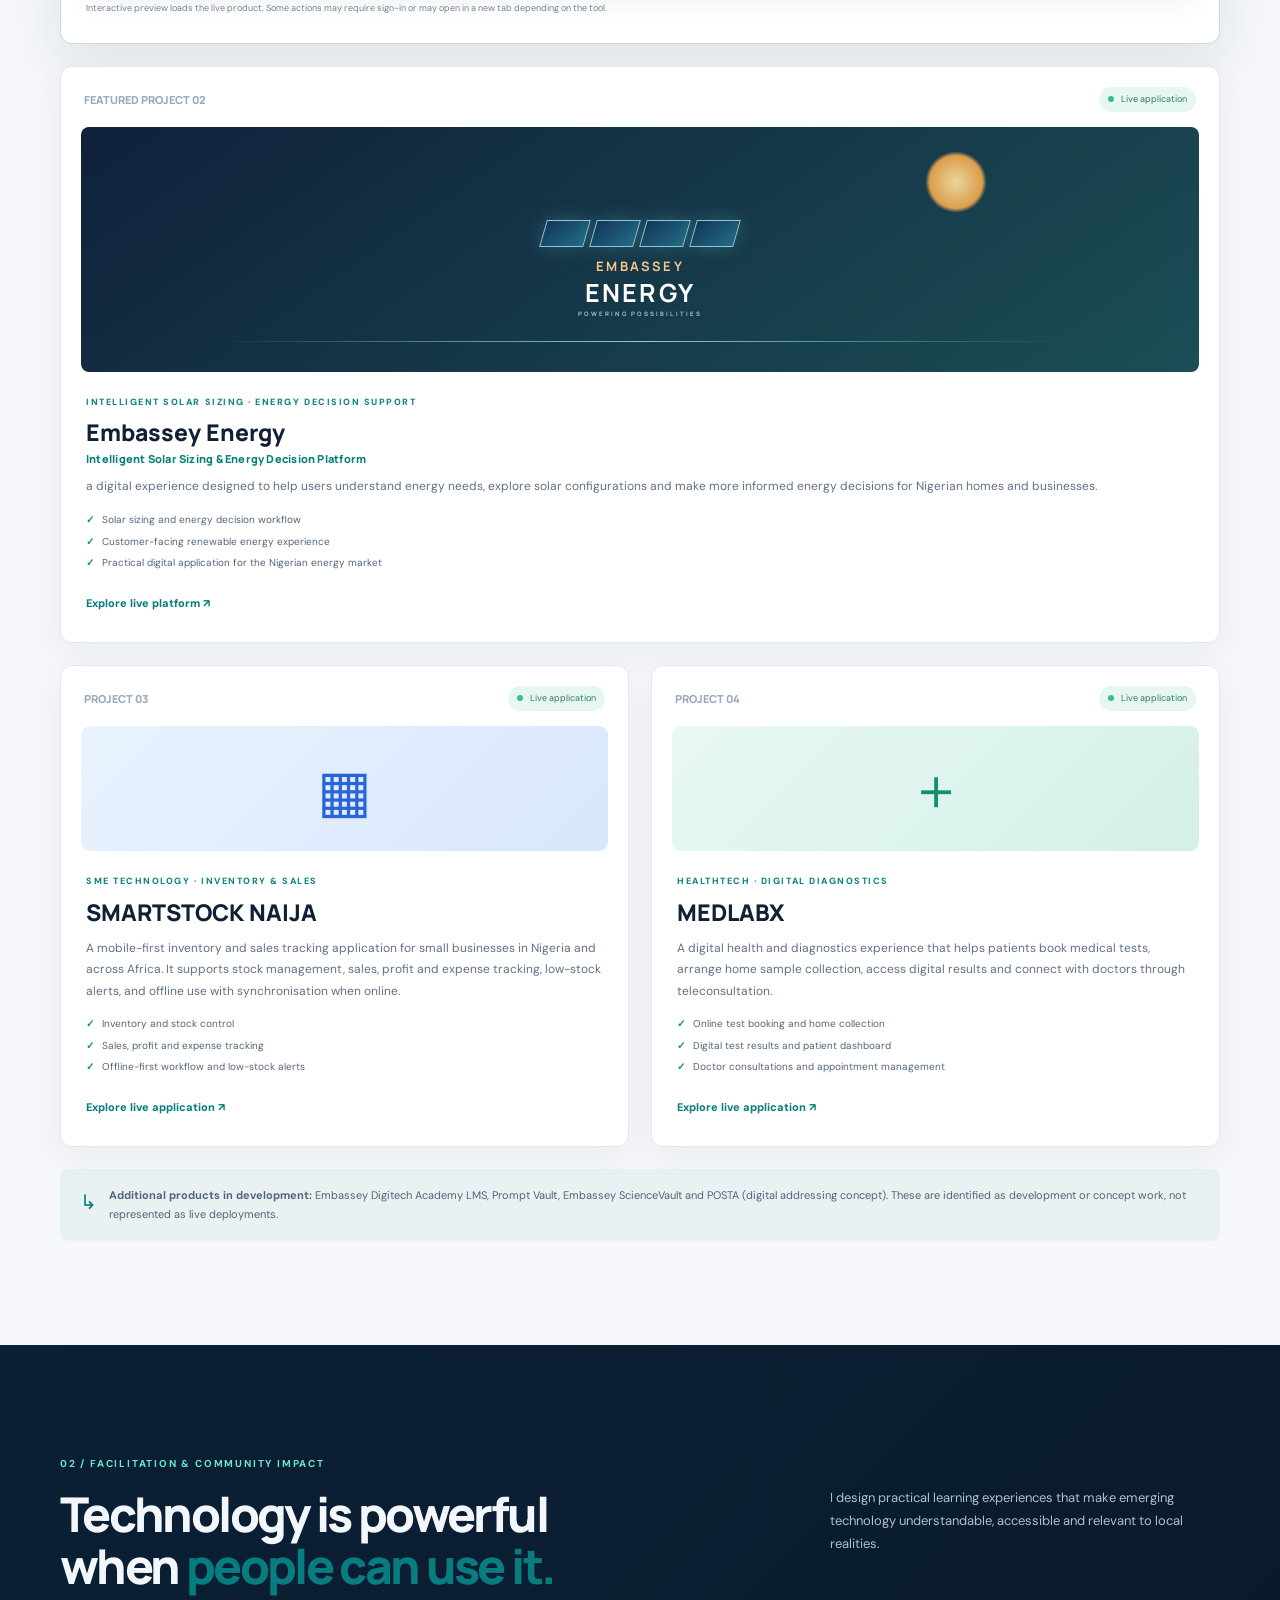
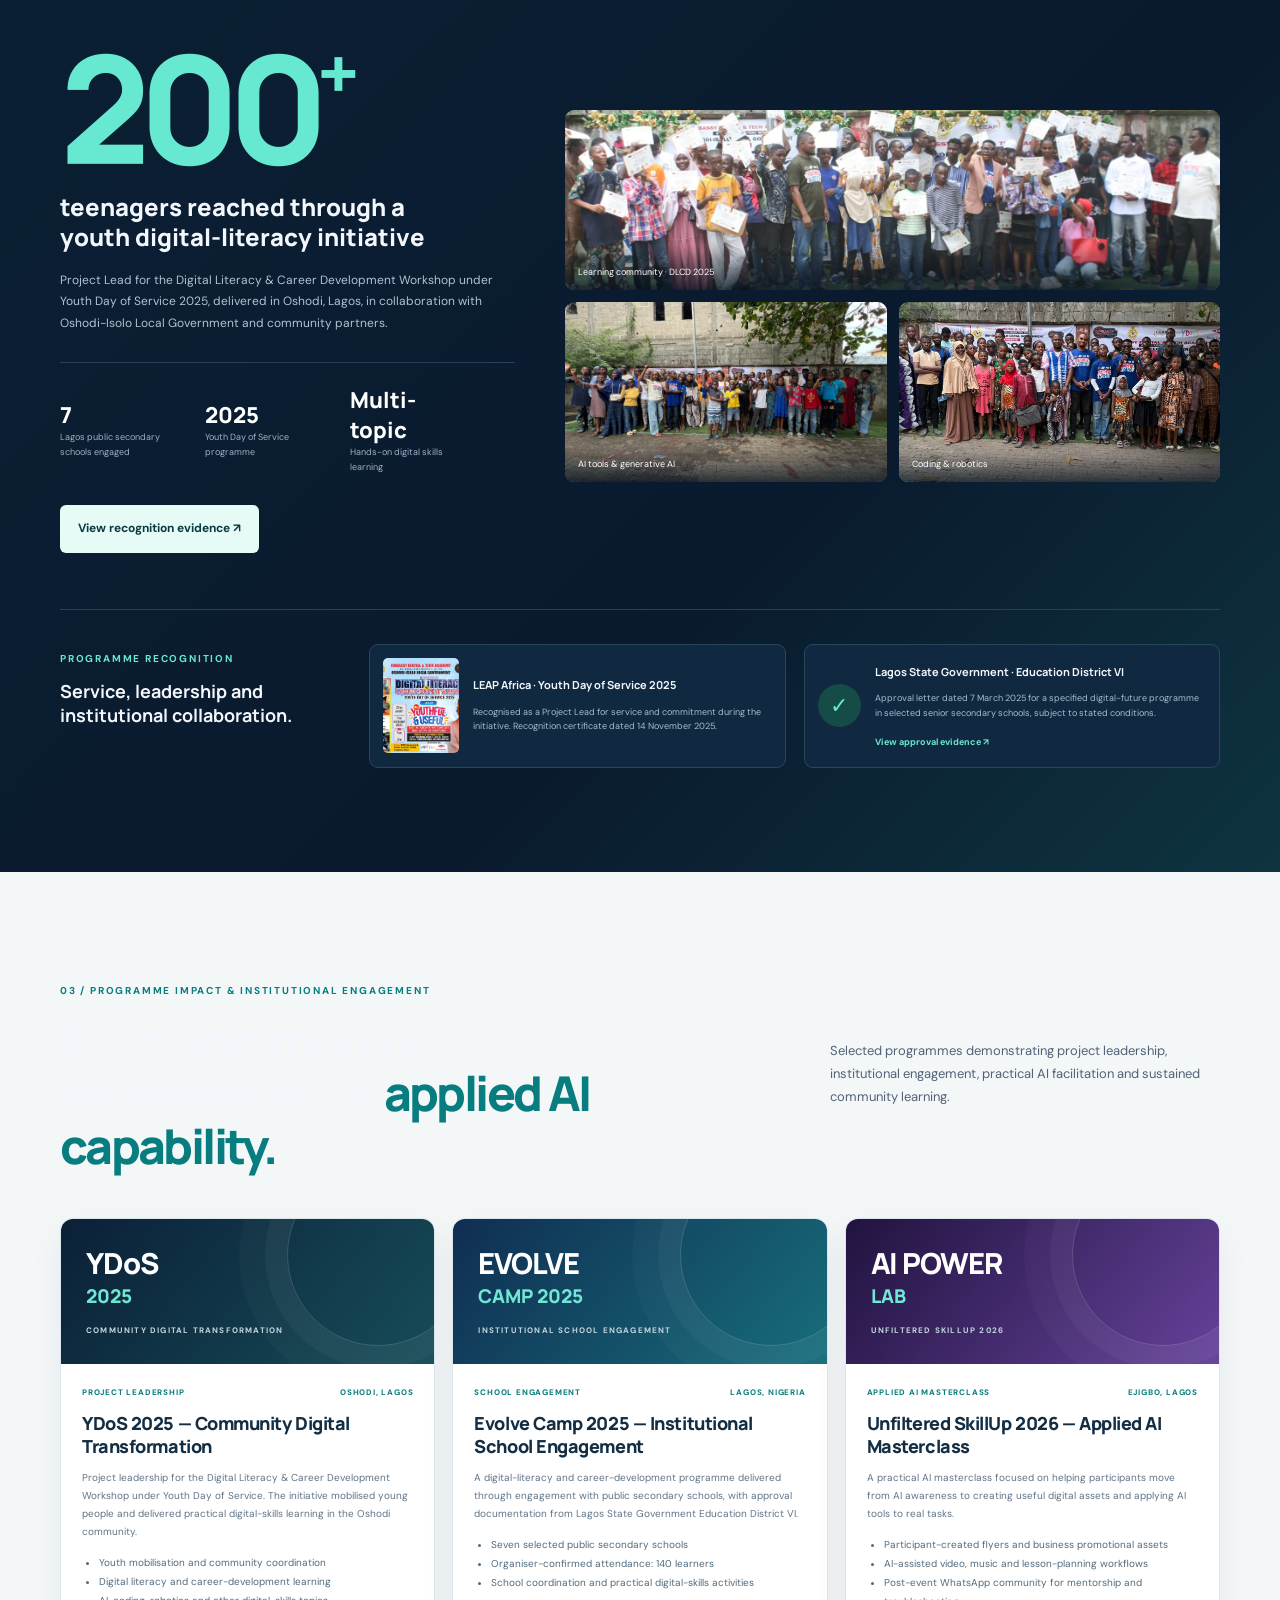
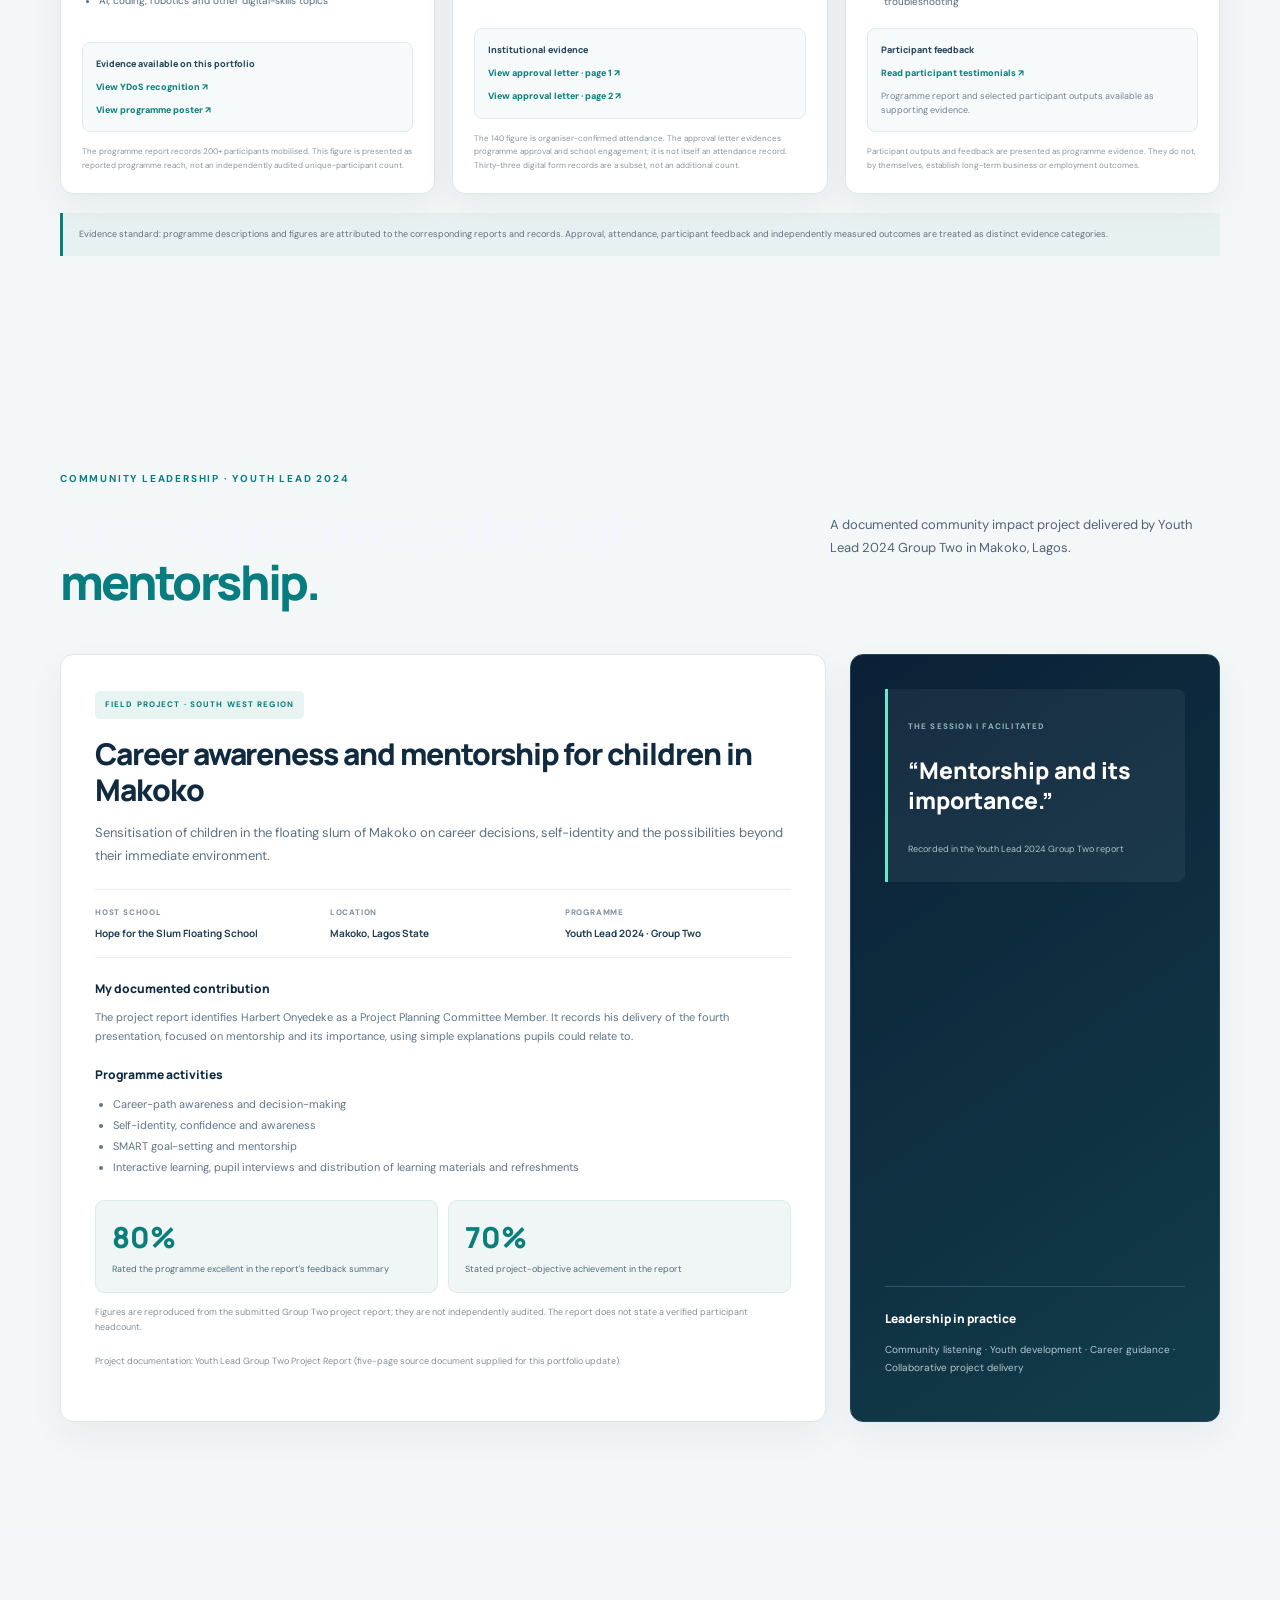
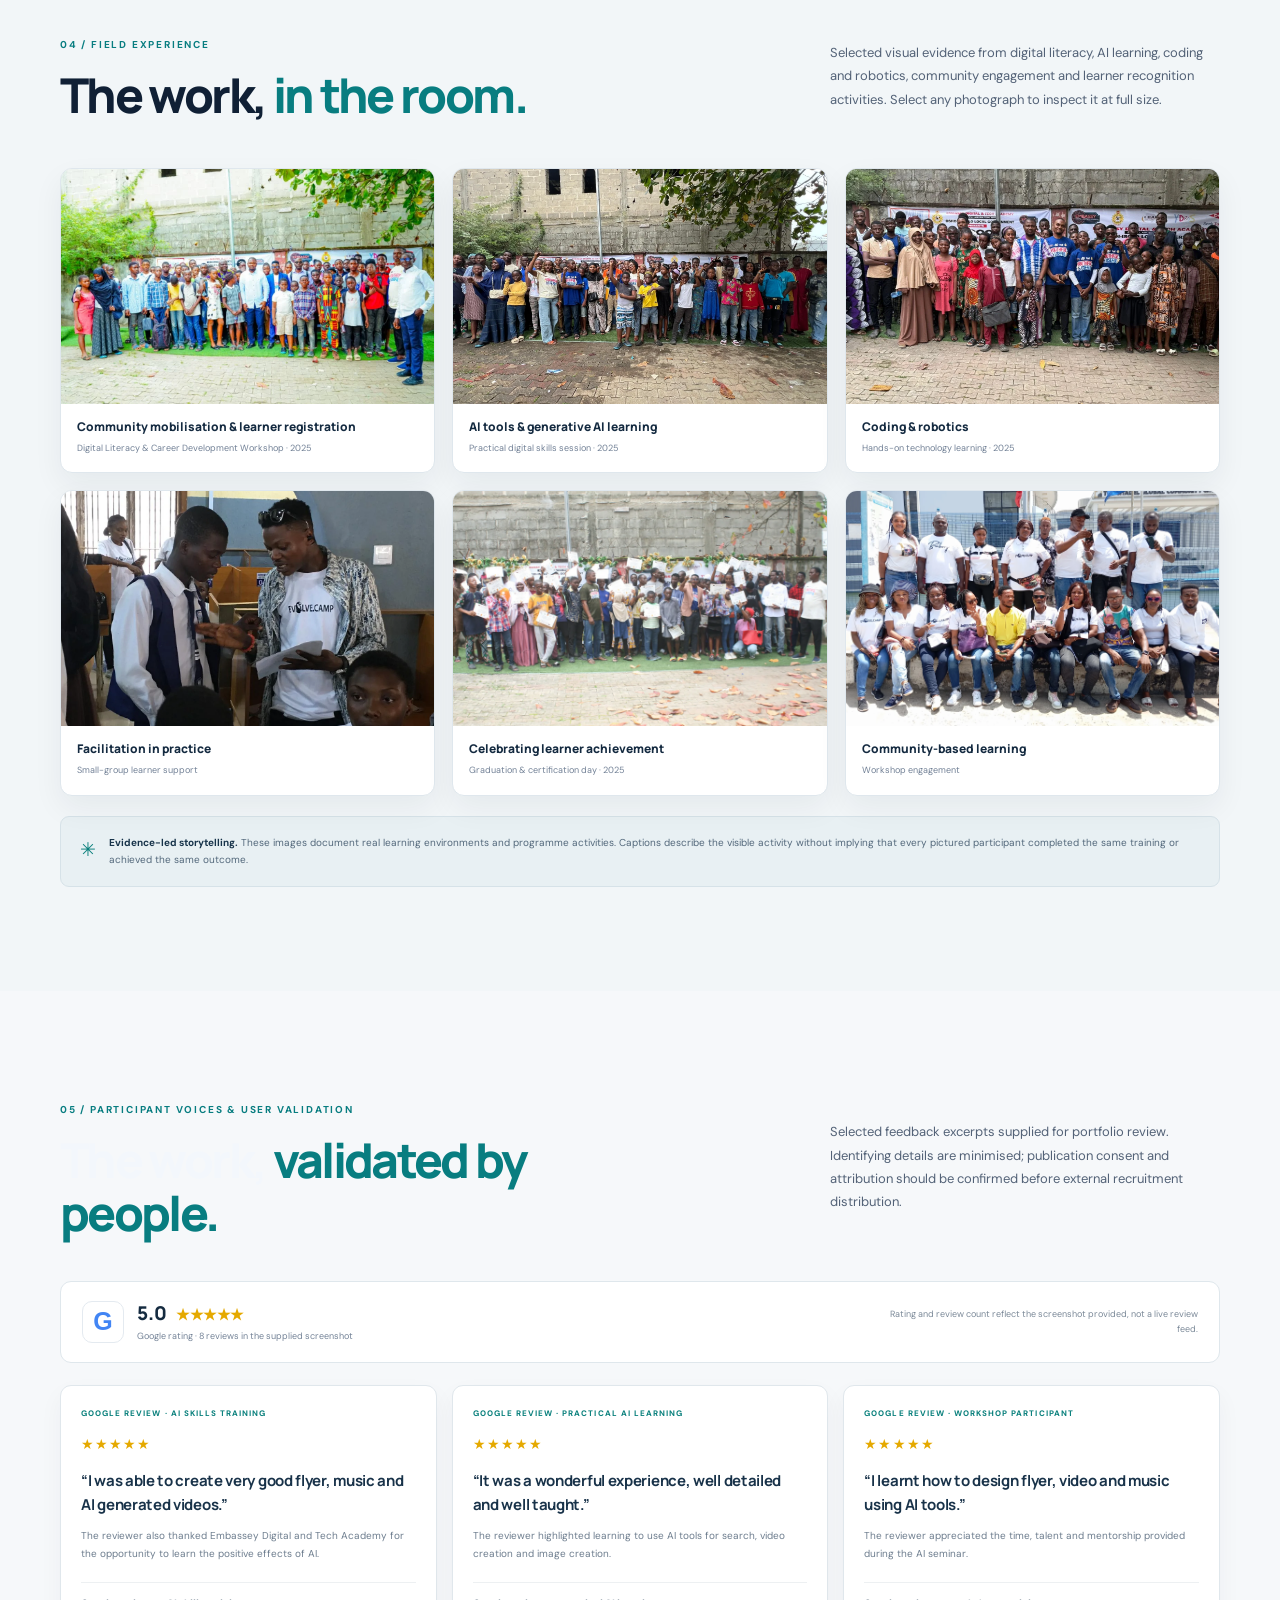
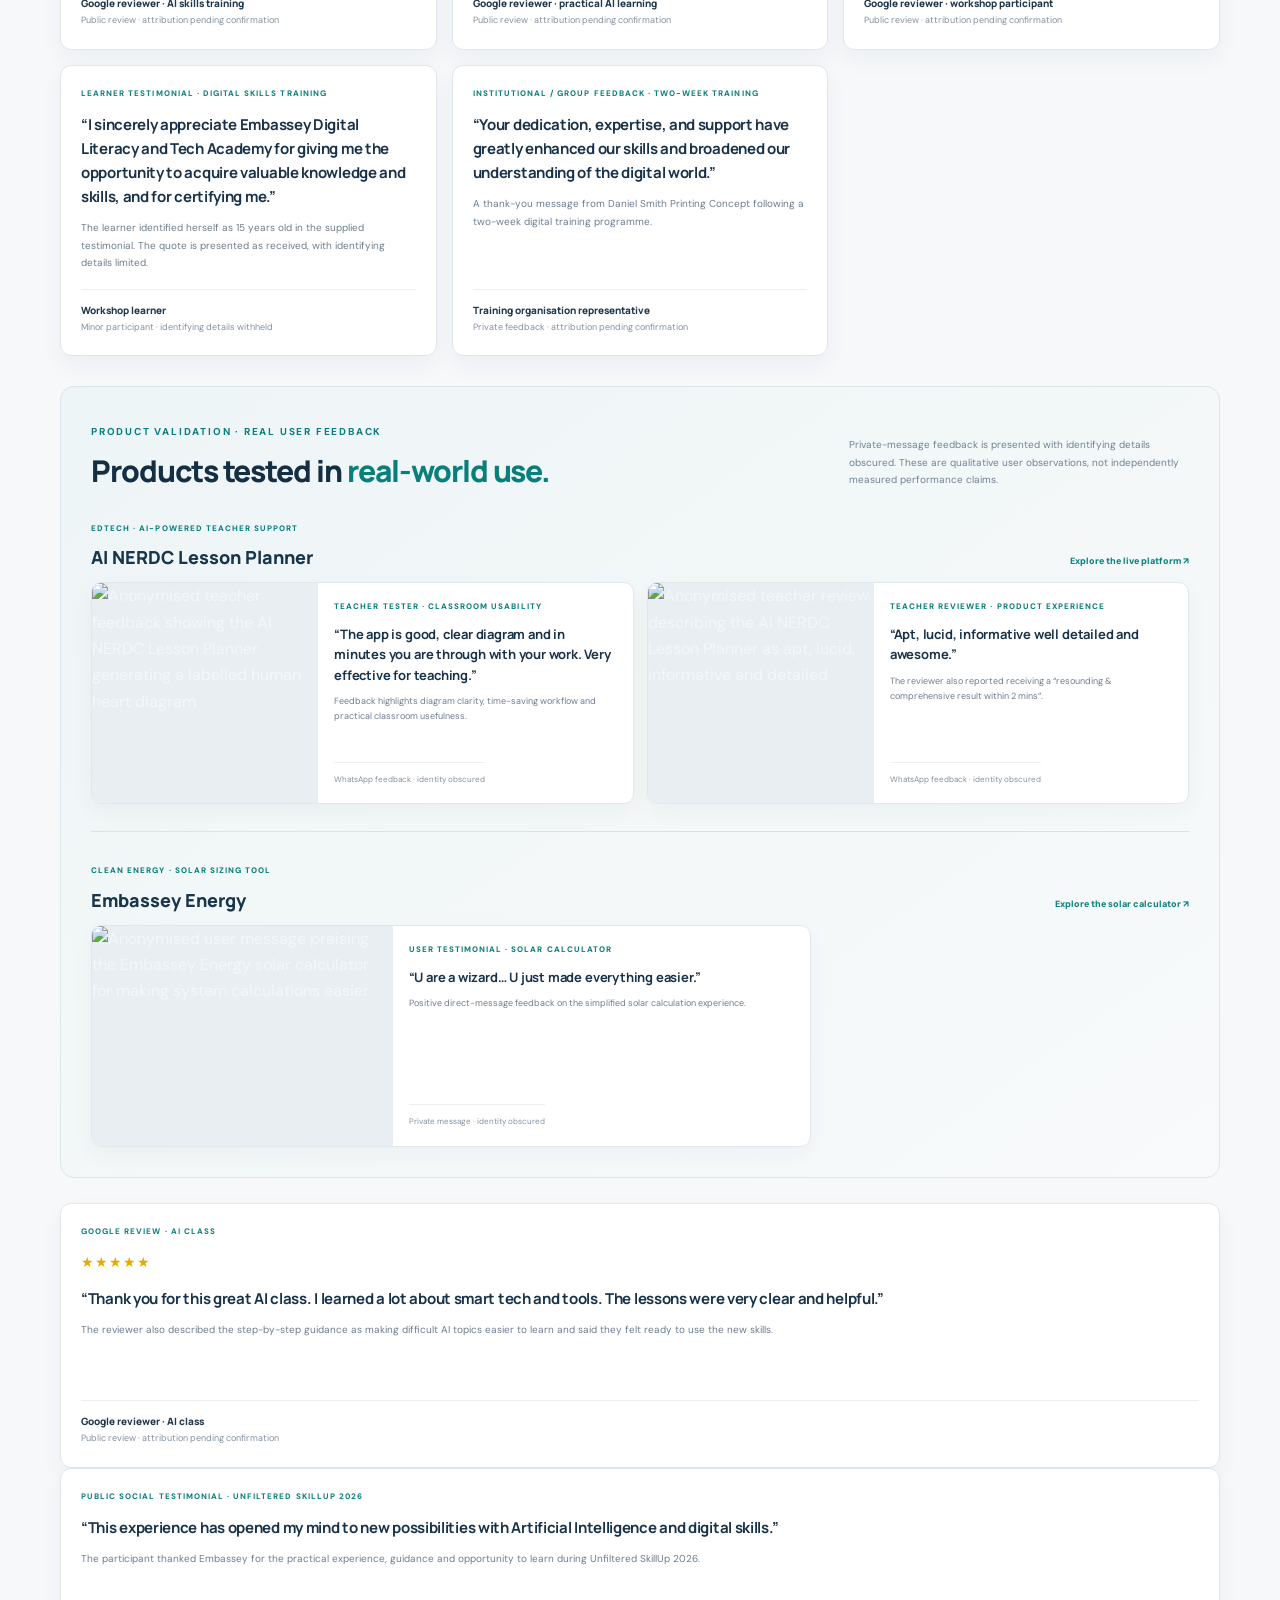
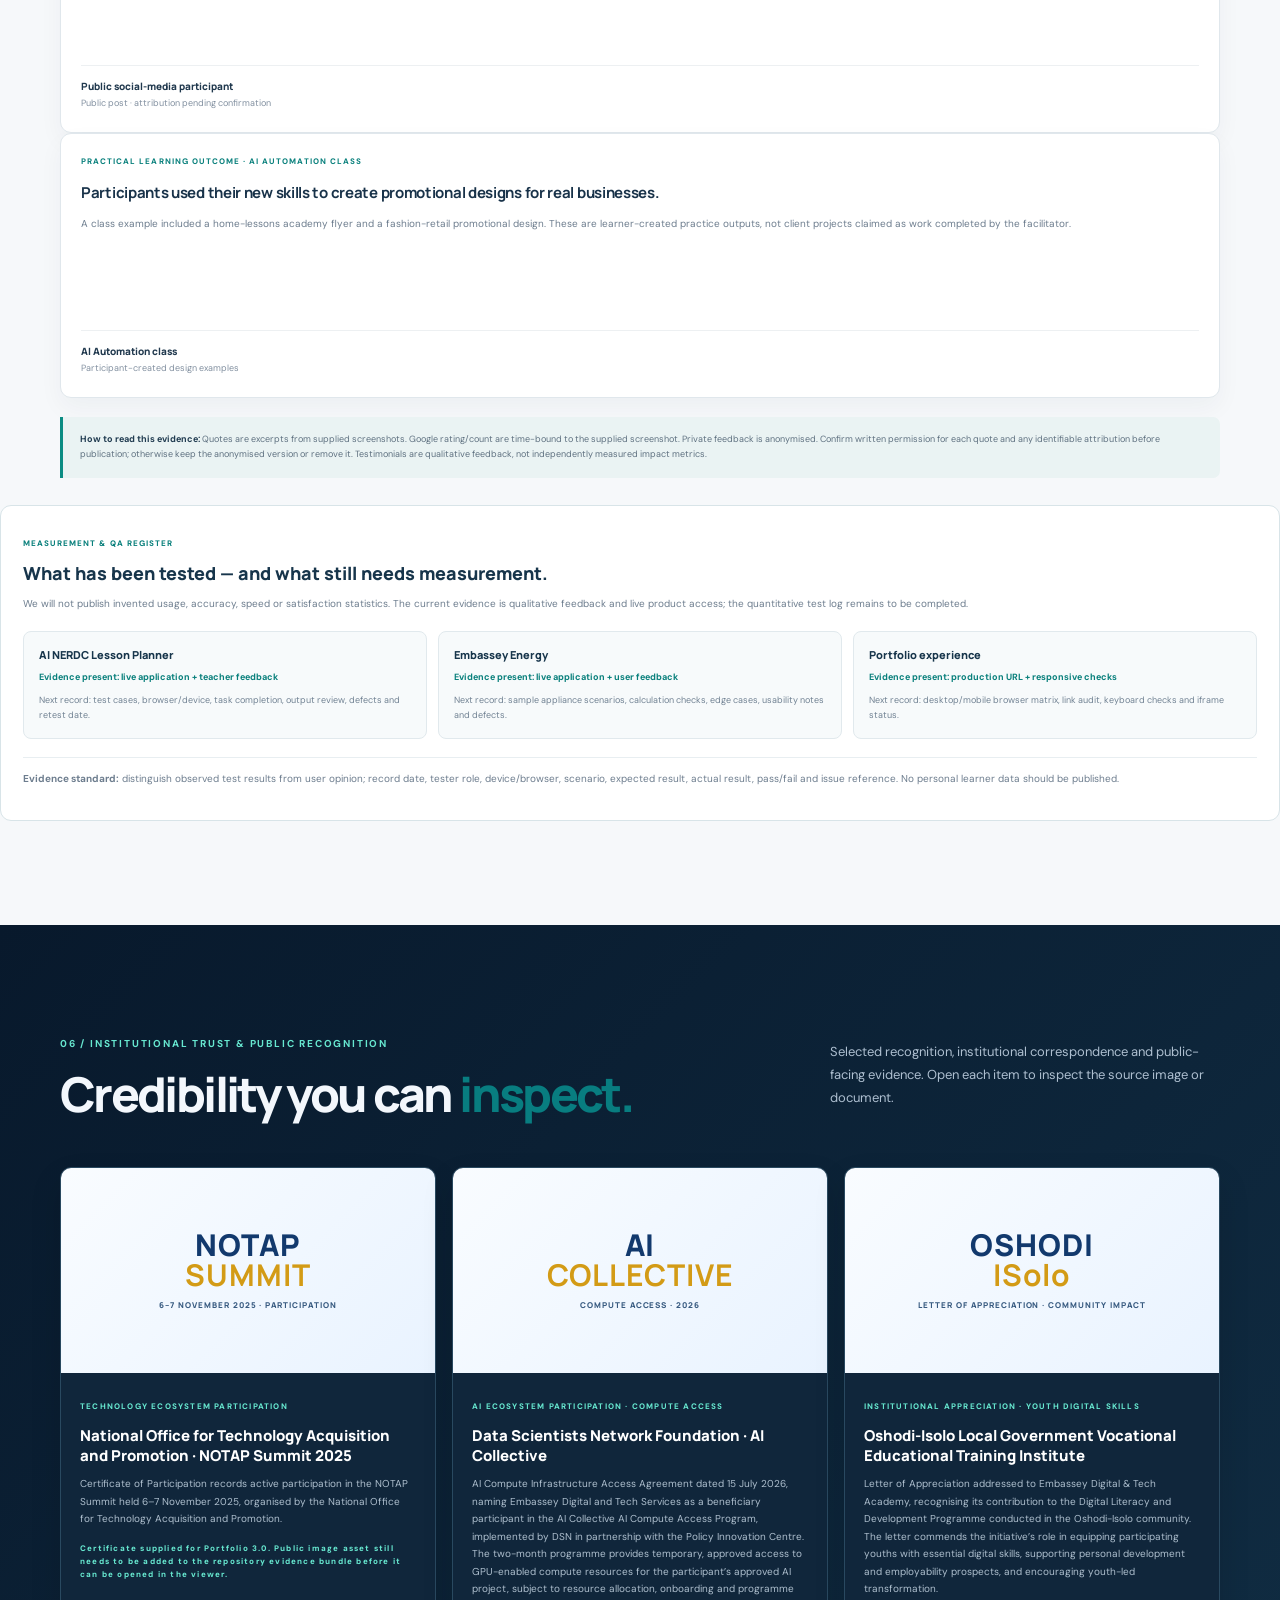
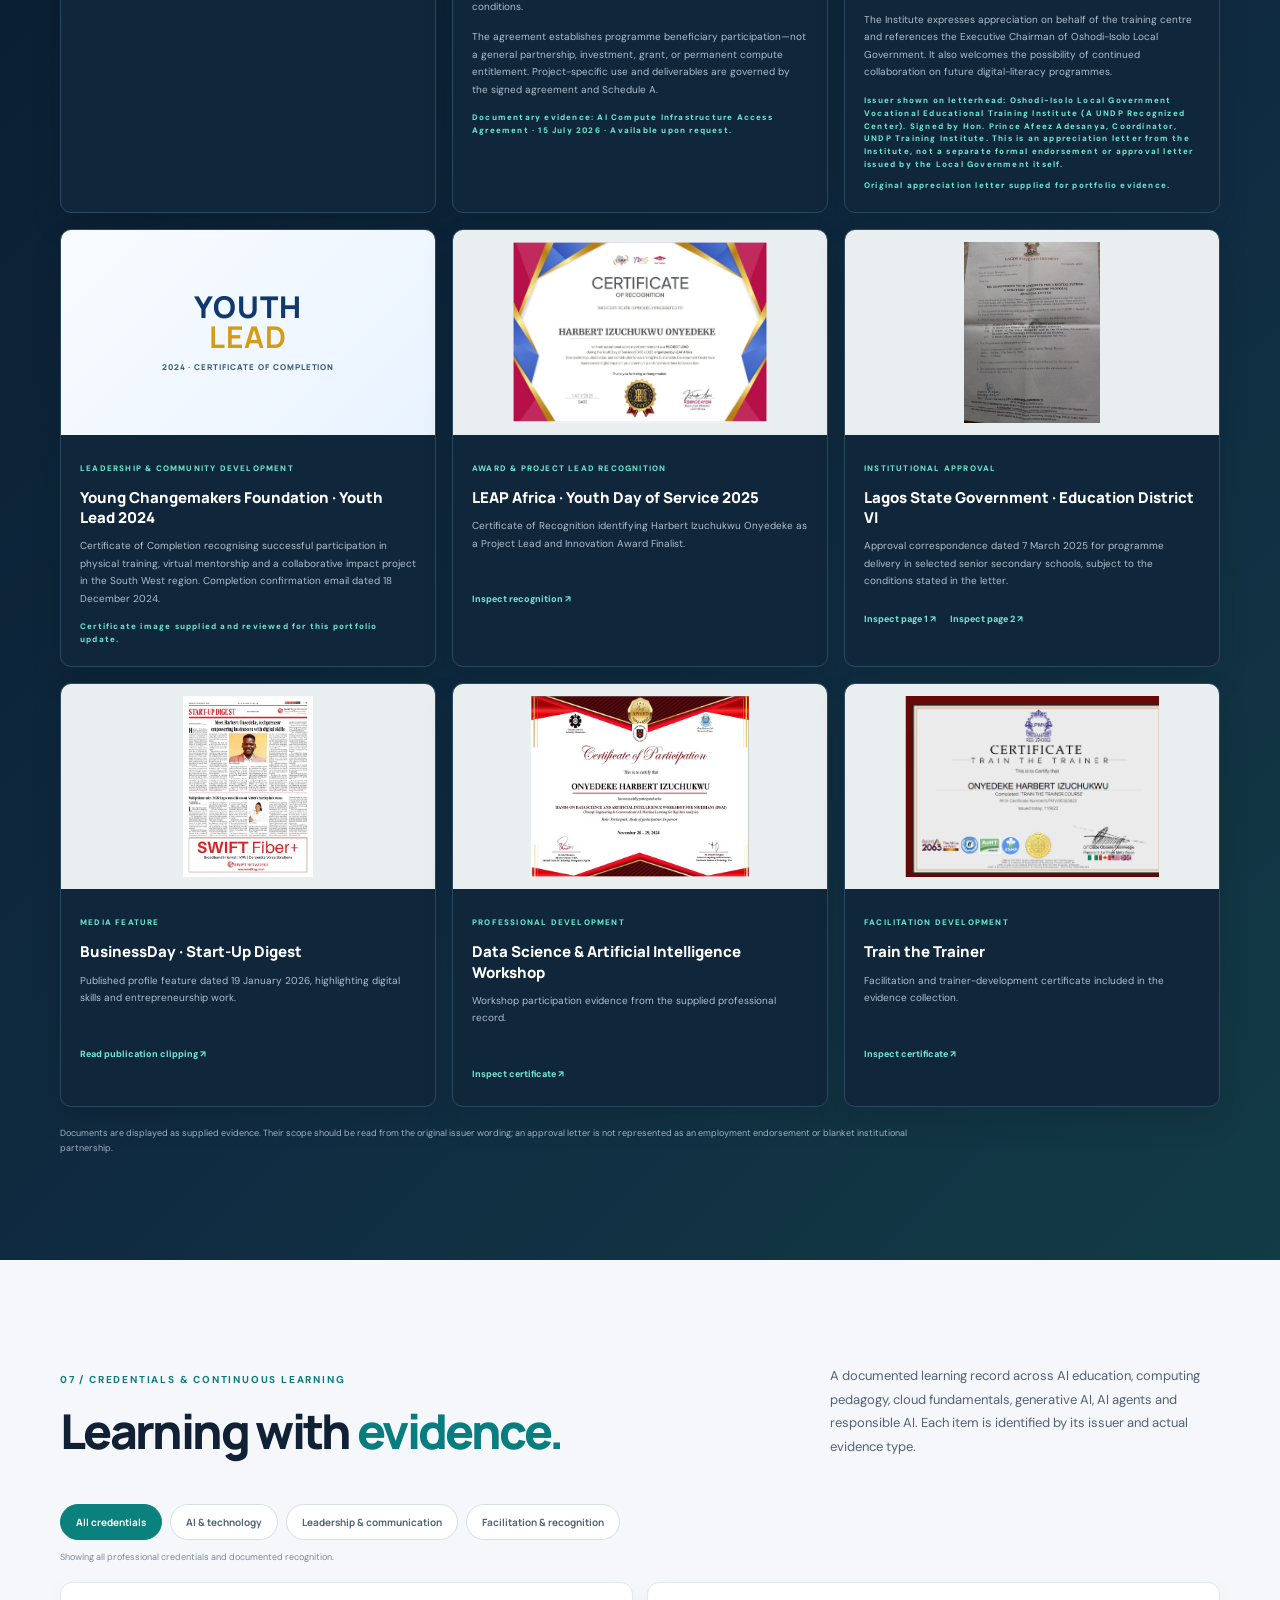
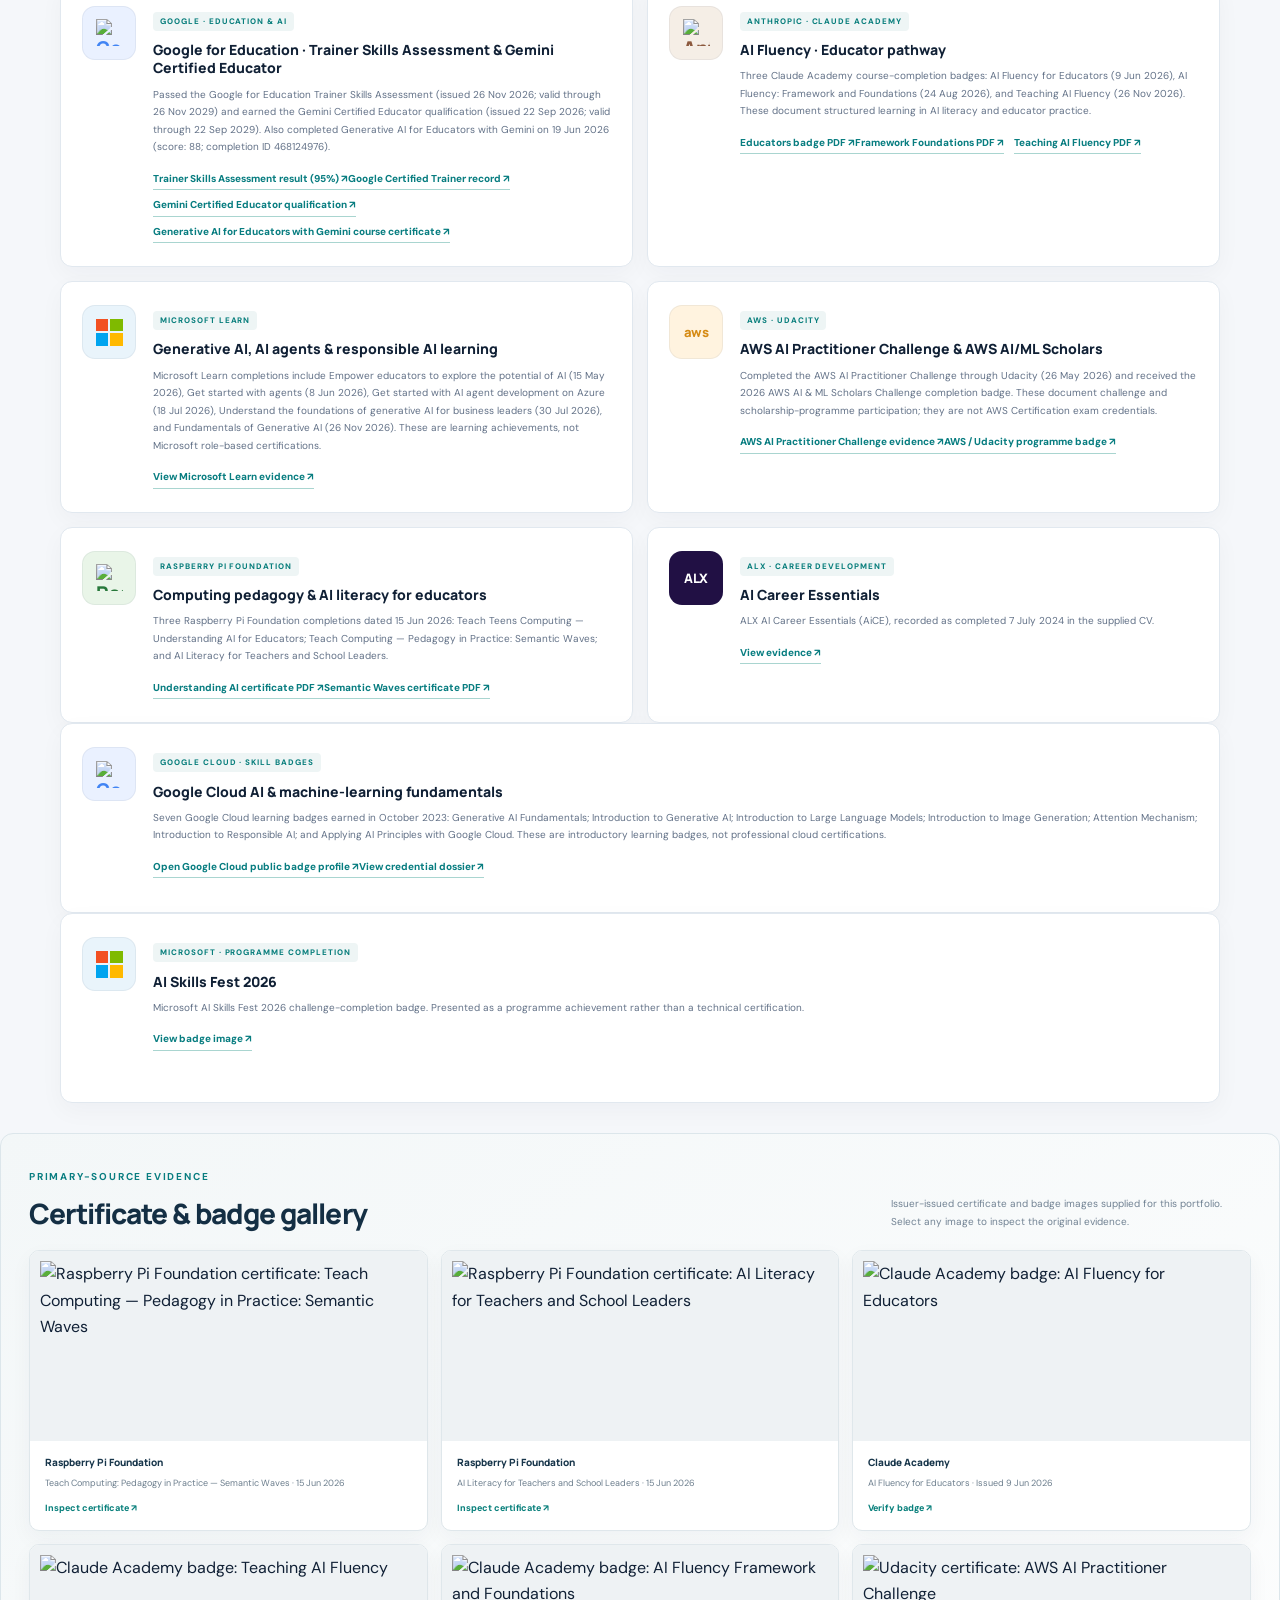
==== commit 8c3dc1d9: "Add direct Google credential evidence and refine learning profile" ====
--- a/index.html
+++ b/index.html
@@ -173,14 +173,14 @@
 </div>
 <p class="credential-filter-status" aria-live="polite">Showing all professional credentials and documented recognition.</p>
 <div class="credential-grid">
-<article class="credential-card" data-credential-category="ai"><div class="credential-logo google"><img src="https://cdn.jsdelivr.net/npm/simple-icons@v15/icons/google.svg" alt="Google"></div><div class="credential-content"><span class="credential-category">GOOGLE · EDUCATION & AI</span><h3>Google for Education · Trainer Skills Assessment & Gemini Certified Educator</h3><p>Passed the Google for Education Trainer Skills Assessment (issued 26 Nov 2026; valid through 26 Nov 2029) and earned the Gemini Certified Educator qualification (issued 22 Sep 2026; valid through 22 Sep 2029). Also completed Generative AI for Educators with Gemini on 19 Jun 2026 (score: 88; completion ID 468124976).</p><a href="/GOOGLE%20CERTIFIED%20TRAINER.pdf" target="_blank" rel="noopener">Trainer Skills Assessment evidence ↗</a><a href="/GOOGLE%20GEMINI%20CERTIFIED%20EDUCATOR.pdf" target="_blank" rel="noopener">Gemini Educator evidence ↗</a></div></article>
+<article class="credential-card" data-credential-category="ai"><div class="credential-logo google"><img src="https://cdn.jsdelivr.net/npm/simple-icons@v15/icons/google.svg" alt="Google"></div><div class="credential-content"><span class="credential-category">GOOGLE · EDUCATION & AI</span><h3>Google for Education · Trainer Skills Assessment & Gemini Certified Educator</h3><p>Passed the Google for Education Trainer Skills Assessment (issued 26 Nov 2026; valid through 26 Nov 2029) and earned the Gemini Certified Educator qualification (issued 22 Sep 2026; valid through 22 Sep 2029). Also completed Generative AI for Educators with Gemini on 19 Jun 2026 (score: 88; completion ID 468124976).</p><a href="https://d2ol7oe51mr4n9.cloudfront.net/user_34lt3ErdHGuXc0butpLt71vmZTc/67b7239f-d7e8-4dde-9a71-b05812b7b0c9.pdf" target="_blank" rel="noopener">Trainer Skills Assessment result (95%) ↗</a><a href="/GOOGLE%20CERTIFIED%20TRAINER.pdf" target="_blank" rel="noopener">Google Certified Trainer record ↗</a><a href="/GOOGLE%20GEMINI%20CERTIFIED%20EDUCATOR.pdf" target="_blank" rel="noopener">Gemini Certified Educator qualification ↗</a><a href="https://d2ol7oe51mr4n9.cloudfront.net/user_34lt3ErdHGuXc0butpLt71vmZTc/9d2e1e41-7d5d-4611-b286-16dc909be6da.pdf" target="_blank" rel="noopener">Generative AI for Educators with Gemini course certificate ↗</a></div></article>
 <article class="credential-card" data-credential-category="ai"><div class="credential-logo anthro"><img src="https://cdn.jsdelivr.net/npm/simple-icons@v15/icons/anthropic.svg" alt="Anthropic"></div><div class="credential-content"><span class="credential-category">ANTHROPIC · CLAUDE ACADEMY</span><h3>AI Fluency · Educator pathway</h3><p>Three Claude Academy course-completion badges: AI Fluency for Educators (9 Jun 2026), AI Fluency: Framework and Foundations (24 Aug 2026), and Teaching AI Fluency (26 Nov 2026). These document structured learning in AI literacy and educator practice.</p><a href="/claude-academy-badge-ai-fluency-for-educators.pdf" target="_blank" rel="noopener">Educators badge PDF ↗</a><a href="/claude-academy-badge-ai-fluency-framework-foundations%20(1).pdf" target="_blank" rel="noopener">Framework Foundations PDF ↗</a><a href="/claude-academy-badge-teaching-ai-fluency.pdf" target="_blank" rel="noopener">Teaching AI Fluency PDF ↗</a></div></article>
 <article class="credential-card" data-credential-category="ai"><div class="credential-logo ms"><span class="credential-ms-mark" role="img" aria-label="Microsoft logo"><i></i><i></i><i></i><i></i></span></div><div class="credential-content"><span class="credential-category">MICROSOFT LEARN</span><h3>Generative AI, AI agents & responsible AI learning</h3><p>Microsoft Learn completions include Empower educators to explore the potential of AI (15 May 2026), Get started with agents (8 Jun 2026), Get started with AI agent development on Azure (18 Jul 2026), Understand the foundations of generative AI for business leaders (30 Jul 2026), and Fundamentals of Generative AI (26 Nov 2026). These are learning achievements, not Microsoft role-based certifications.</p><a href="/Fundamentals%20of%20Generative%20AI%20Achievements%20-%20aichiefpriest%20_%20Microsoft%20Learn.pdf" target="_blank" rel="noopener">View Microsoft Learn evidence ↗</a></div></article>
 <article class="credential-card" data-credential-category="ai"><div class="credential-logo aws"><span class="credential-aws-mark" role="img" aria-label="Amazon Web Services logo">aws</span></div><div class="credential-content"><span class="credential-category">AWS · UDACITY</span><h3>AWS AI Practitioner Challenge & AWS AI/ML Scholars</h3><p>Completed the AWS AI Practitioner Challenge through Udacity (26 May 2026) and received the 2026 AWS AI & ML Scholars Challenge completion badge. These document challenge and scholarship-programme participation; they are not AWS Certification exam credentials.</p><a href="/AWS%20AI%20PRACTITIONER.JPG" target="_blank" rel="noopener">AWS AI Practitioner Challenge evidence ↗</a><a href="/AWS%20AI%20PRACTITIONER%20AND%20SCHOLAR%20COMPLETION%20BADGE(1).JPG" target="_blank" rel="noopener">AWS / Udacity programme badge ↗</a></div></article>
 <article class="credential-card" data-credential-category="ai"><div class="credential-logo pi"><img src="https://cdn.jsdelivr.net/npm/simple-icons@v15/icons/raspberrypi.svg" alt="Raspberry Pi"></div><div class="credential-content"><span class="credential-category">RASPBERRY PI FOUNDATION</span><h3>Computing pedagogy & AI literacy for educators</h3><p>Three Raspberry Pi Foundation completions dated 15 Jun 2026: Teach Teens Computing — Understanding AI for Educators; Teach Computing — Pedagogy in Practice: Semantic Waves; and AI Literacy for Teachers and School Leaders.</p><a href="/teach-teens-computing-understanding-ai-for-educators-certificate%20(1)(1).pdf" target="_blank" rel="noopener">Understanding AI certificate PDF ↗</a><a href="/teach-computing-pedagogy-in-practice-semantic-waves-certificate(1).pdf" target="_blank" rel="noopener">Semantic Waves certificate PDF ↗</a></div></article>
 <article class="credential-card" data-credential-category="leadership"><div class="credential-logo alx"><span>ALX</span></div><div class="credential-content"><span class="credential-category">ALX · CAREER DEVELOPMENT</span><h3>AI Career Essentials</h3><p>ALX AI Career Essentials (AiCE), recorded as completed 7 July 2024 in the supplied CV.</p><a href="/66-alx-aice-ai-career-essentials-certificate-harbert-onyedeke.pdf" target="_blank" rel="noopener">View evidence ↗</a></div></article>
 </div>
-<article class="credential-card" data-credential-category="ai"><div class="credential-logo google"><img src="https://cdn.jsdelivr.net/npm/simple-icons@v15/icons/googlecloud.svg" alt="Google Cloud"></div><div class="credential-content"><span class="credential-category">GOOGLE CLOUD · SKILL BADGES</span><h3>Google Cloud AI & machine-learning fundamentals</h3><p>Seven Google Cloud learning badges earned in October 2023: Generative AI Fundamentals; Introduction to Generative AI; Introduction to Large Language Models; Introduction to Image Generation; Attention Mechanism; Introduction to Responsible AI; and Applying AI Principles with Google Cloud. These are introductory learning badges, not professional cloud certifications.</p><a href="/Harbert_Onyedeke_Fellowship_Credential_Dossier.pdf" target="_blank" rel="noopener">View credential dossier ↗</a></div></article>
+<article class="credential-card" data-credential-category="ai"><div class="credential-logo google"><img src="https://cdn.jsdelivr.net/npm/simple-icons@v15/icons/googlecloud.svg" alt="Google Cloud"></div><div class="credential-content"><span class="credential-category">GOOGLE CLOUD · SKILL BADGES</span><h3>Google Cloud AI & machine-learning fundamentals</h3><p>Seven Google Cloud learning badges earned in October 2023: Generative AI Fundamentals; Introduction to Generative AI; Introduction to Large Language Models; Introduction to Image Generation; Attention Mechanism; Introduction to Responsible AI; and Applying AI Principles with Google Cloud. These are introductory learning badges, not professional cloud certifications.</p><a href="https://www.cloudskillsboost.google/public_profiles/1c1a7847-3987-4738-a637-7b8b56f25aa8" target="_blank" rel="noopener">Open Google Cloud public badge profile ↗</a><a href="/Harbert_Onyedeke_Fellowship_Credential_Dossier.pdf" target="_blank" rel="noopener">View credential dossier ↗</a></div></article>
 <article class="credential-card" data-credential-category="ai"><div class="credential-logo ms"><span class="credential-ms-mark" role="img" aria-label="Microsoft logo"><i></i><i></i><i></i><i></i></span></div><div class="credential-content"><span class="credential-category">MICROSOFT · PROGRAMME COMPLETION</span><h3>AI Skills Fest 2026</h3><p>Microsoft AI Skills Fest 2026 challenge-completion badge. Presented as a programme achievement rather than a technical certification.</p><a href="https://d2ol7oe51mr4n9.cloudfront.net/user_34lt3ErdHGuXc0butpLt71vmZTc/15f0762b-5af9-46d3-9f20-b8c0b63c7c4b.jpg" target="_blank" rel="noopener">View badge image ↗</a></div></article>
 </div>
 <section class="credential-evidence" aria-labelledby="credential-evidence-title"><div class="credential-evidence-heading"><div><span class="eyebrow dark-eyebrow">PRIMARY-SOURCE EVIDENCE</span><h3 id="credential-evidence-title">Certificate & badge gallery</h3></div><p>Issuer-issued certificate and badge images supplied for this portfolio. Select any image to inspect the original evidence.</p></div><div class="credential-evidence-grid">
@@ -205,7 +205,7 @@
 <article class="credential-card credential-expanded" data-credential-category="facilitation"><div class="credential-logo local"><span aria-hidden="true">LG</span></div><div class="credential-content"><span class="credential-category">INSTITUTIONAL APPRECIATION</span><h3>Oshodi-Isolo Local Government · Letter of Appreciation</h3><p>Addressed to Embassey Digital &amp; Tech Academy, recognising its contribution to the Digital Literacy and Development Programme and youth digital-skills capacity building in the community.</p><a href="#recognition">Read institutional recognition ↗</a></div></article>
 <article class="credential-card credential-expanded" data-credential-category="facilitation"><div class="credential-logo award"><span aria-hidden="true">YD</span></div><div class="credential-content"><span class="credential-category">AWARD FINALIST · 2025</span><h3>YDoS Innovation Award · Finalist</h3><p>Named among the finalists for the Youth Day of Service Innovation Award. This is finalist recognition, not a claim of winning the award.</p><a href="/LEAP%20AFRICA%20YDOS%20RECOGITION(1).jpeg" target="_blank" rel="noopener">View finalist recognition ↗</a></div></article>
 <div class="credential-footer"><p><b>Full credential register:</b> The dossier includes additional Google Skills badges, Microsoft Learn achievements, La Plage Meta Verse facilitator and public-speaking training, cybersecurity training, Youth Lead and DSAI workshop participation evidence.</p><a class="btn btn-dark" href="/Harbert_Onyedeke_Fellowship_Credential_Dossier.pdf" download>Download full credential dossier ↓</a></div></div></section>
-<section class="section about-section" id="about"><div class="container about-grid"><div><span class="eyebrow">08 / PROFILE & APPROACH</span><h2>Bridging the gap between emerging technology and <em>everyday people.</em></h2><p class="about-lede">My work sits at the intersection of applied AI, education, entrepreneurship and community capacity development.</p><p>Through Embassey Group, I build digital products and learning initiatives that translate complex technology into accessible tools, workflows and practical experiences. My facilitation approach is demonstration-led: explain the concept, show the workflow, let participants practise, then evaluate the output and its limitations.</p><p>I am especially interested in responsible AI adoption, AI literacy for educators and young people, AI-enabled productivity, and locally relevant innovation across Nigeria and Africa.</p><div class="about-links"><a href="https://github.com/Harbertino" target="_blank" rel="noopener">GitHub profile ↗</a><a href="mailto:eekonsult@gmail.com">Email ↗</a></div></div><div class="capability-panel"><span class="eyebrow dark-eyebrow">CORE CAPABILITIES</span><div class="capability-list"><div><b>01</b><span><strong>Applied AI & generative AI</strong><small>LLM workflows · AI productivity · output evaluation</small></span></div><div><b>02</b><span><strong>Prompt engineering</strong><small>Prompt design · iteration · task decomposition</small></span></div><div><b>03</b><span><strong>AI education & facilitation</strong><small>AI literacy · instructional design · training delivery</small></span></div><div><b>04</b><span><strong>Product design & prototyping</strong><small>Vibe coding · workflow design · digital products</small></span></div><div><b>05</b><span><strong>Community capacity development</strong><small>Youth empowerment · stakeholder engagement · programme coordination</small></span></div><div><b>06</b><span><strong>Responsible AI adoption</strong><small>Human-centred use · critical review · safe practice</small></span></div></div></div></div></section>
+<section class="section about-section" id="about"><div class="container about-grid"><div><span class="eyebrow">08 / PROFILE & APPROACH</span><h2>Bridging the gap between emerging technology and <em>everyday people.</em></h2><p class="about-lede">My work sits at the intersection of applied AI, education, entrepreneurship and community capacity development.</p><p>Through Embassey Group, I build digital products and learning initiatives that translate complex technology into accessible tools, workflows and practical experiences. My facilitation approach is demonstration-led: explain the concept, show the workflow, let participants practise, then evaluate the output and its limitations.</p><p>I am especially interested in responsible AI adoption, AI literacy for educators and young people, AI-enabled productivity, and locally relevant innovation across Nigeria and Africa.</p><p>My professional learning record spans Google for Education and Google Cloud, Microsoft Learn, Claude Academy, Raspberry Pi Foundation, and AWS / Udacity. It includes educator qualifications and trainer assessment evidence, course completions, introductory skills badges, and challenge-programme achievements; each is identified according to the issuer’s actual award type.</p><div class="about-links"><a href="https://github.com/Harbertino" target="_blank" rel="noopener">GitHub profile ↗</a><a href="mailto:eekonsult@gmail.com">Email ↗</a></div></div><div class="capability-panel"><span class="eyebrow dark-eyebrow">CORE CAPABILITIES</span><div class="capability-list"><div><b>01</b><span><strong>Applied AI & generative AI</strong><small>LLM workflows · AI productivity · output evaluation</small></span></div><div><b>02</b><span><strong>Prompt engineering</strong><small>Prompt design · iteration · task decomposition</small></span></div><div><b>03</b><span><strong>AI education & facilitation</strong><small>AI literacy · instructional design · training delivery</small></span></div><div><b>04</b><span><strong>Product design & prototyping</strong><small>Vibe coding · workflow design · digital products</small></span></div><div><b>05</b><span><strong>Community capacity development</strong><small>Youth empowerment · stakeholder engagement · programme coordination</small></span></div><div><b>06</b><span><strong>Responsible AI adoption</strong><small>Human-centred use · critical review · safe practice</small></span></div></div></div></div></section>
 <section class="section section-light" id="experience"><div class="container"><div class="section-heading"><div><span class="eyebrow dark-eyebrow">09 / EXPERIENCE & EDUCATION</span><h2>Built through practice, <em>grounded in learning.</em></h2></div><p>A combination of entrepreneurial leadership, educational consulting, facilitation and ongoing academic development.</p></div><div class="timeline-grid"><div class="timeline"><article><span class="timeline-date">2022 — PRESENT</span><h3>Founder & President / CEO</h3><h4>Embassey Group · Lagos, Nigeria</h4><p>Leads digital education, technology services, media and renewable-energy initiatives; develops AI-enabled services, training programmes and digital products.</p></article><article><span class="timeline-date">15+ YEARS · PROFESSIONAL PROFILE RECORD</span><h3>Educational Consultant & Training Facilitator</h3><h4>Independent & institutional engagements</h4><p>Educational guidance, learner development, career support, digital literacy and practical workshop facilitation.</p></article><article><span class="timeline-date">2025 — PRESENT</span><h3>Community & Programme Leadership</h3><h4>Oshodi Tech Community · Evolve Camp Lagos Chapter</h4><p>Community coordination, youth engagement and capacity-development activities. Additional roles and appointment dates are documented in the full dossier.</p></article></div><div class="education-card"><span class="eyebrow dark-eyebrow">EDUCATION</span><div class="edu-item"><span class="edu-icon">01</span><div><h3>B.Sc. Computer Science Education</h3><p>Dual Mandate Degree Programme<br>Federal College of Education (Technical), Akoka, Lagos</p><span class="edu-status">300-Level · Currently enrolled · Expected 2028</span></div></div><div class="edu-item"><span class="edu-icon">02</span><div><h3>National Diploma, Marine Engineering</h3><p>Yaba College of Technology, Lagos</p><span class="edu-status">Lower Credit · Awarded 2017</span></div></div><a class="text-link" href="/Harbert_Onyedeke_Fellowship_Credential_Dossier.pdf" target="_blank">View full professional record ↗</a></div></div></div></section>
 <section class="section recruitment-section" id="ai-in-nigeria" aria-labelledby="recruitment-title"><div class="container recruitment-grid"><div><span class="eyebrow">AI IN NIGERIA · FACILITATOR OPPORTUNITY</span><h2 id="recruitment-title">Let’s make AI capability <em>practical, inclusive and measurable.</em></h2><p>I am interested in contributing as an AI facilitator through hands-on demonstrations, guided practice, responsible-use education and locally relevant examples for Nigerian learners, educators and communities.</p><div class="recruitment-tags"><span>AI literacy & facilitation</span><span>Prompting & workflow design</span><span>Applied product demonstrations</span><span>Educator & youth engagement</span></div><div class="contact-actions"><a class="btn btn-primary" href="mailto:eekonsult@gmail.com?subject=AI%20in%20Nigeria%20%E2%80%94%20Facilitator%20Opportunity&body=Hello%20Harbert%2C%0A%0AI%20would%20like%20to%20discuss%20your%20AI%20facilitation%20profile%20for%20the%20AI%20in%20Nigeria%20programme.%0A%0ARegards">Discuss my AI in Nigeria application ↗</a><a class="btn btn-secondary" href="/Onyedeke_Harbert_Izuchukwu_AI_in_Nigeria_Facilitator_CV.pdf" download>Download recruiter CV ↓</a></div></div><aside class="recruitment-aside"><span class="contact-label">RECRUITER QUICK REVIEW</span><a href="#recruiter-snapshot">30-second professional brief ↗</a><a href="#work">Applied products & live demos ↗</a><a href="#impact">Programme impact evidence ↗</a><a href="#recognition">Institutional records ↗</a><a href="#credentials">Learning credentials ↗</a><a href="/Harbert_Onyedeke_Fellowship_Credential_Dossier.pdf" target="_blank" rel="noopener">Full credential dossier ↗</a></aside></div></section>
 <section class="section contact-section" id="contact"><div class="container contact-grid"><div><span class="eyebrow">11 / DIRECT CONTACT</span><h2>Looking for an AI facilitator who can <em>teach, build and enable?</em></h2><p>I welcome conversations about AI facilitation, educator development, youth programmes, applied-AI pilots and responsible adoption initiatives.</p><div class="contact-actions"><a class="btn btn-primary" href="mailto:eekonsult@gmail.com?subject=AI%20Facilitator%20Opportunity%20%E2%80%94%20Harbert%20Onyedeke">Email Harbert ↗</a><a class="btn btn-outline-light" href="https://wa.me/2348086288488" target="_blank" rel="noopener">WhatsApp ↗</a></div></div><div class="contact-card"><span class="contact-label">DIRECT CONTACT</span><a href="mailto:eekonsult@gmail.com">eekonsult@gmail.com</a><a href="tel:+2348086288488">+234 808 628 8848</a><span>Oshodi, Lagos, Nigeria</span><div class="contact-divider"></div><span class="contact-label">APPLICATION MATERIALS</span><a href="/Onyedeke_Harbert_Izuchukwu_AI_in_Nigeria_Facilitator_CV.pdf" download>Facilitator CV ↓</a><a href="/Harbert_Onyedeke_Fellowship_Credential_Dossier.pdf" download>Credential & impact dossier ↓</a></div></div></section>
--- a/styles.css
+++ b/styles.css
@@ -277,3 +277,23 @@
 .evidence-viewer-bar button{width:30px;height:30px;border:0;border-radius:50%;background:#18364d;color:#fff;font-size:22px;cursor:pointer}
 .evidence-viewer iframe{width:100%;height:calc(100% - 54px);border:0;background:#f5f7f8}
 @media(max-width:760px){.recruitment-grid{grid-template-columns:1fr}.validation-register-grid{grid-template-columns:1fr}.evidence-viewer{width:96vw;height:88vh}.evidence-viewer-bar{padding:0 10px}.evidence-viewer-bar strong{font-size:10px}}
+
+
+/* Credential evidence gallery — original issuer images, responsive and evidence-first */
+.credential-evidence{margin:30px 0 24px;padding:clamp(20px,3vw,28px);border:1px solid #dce6eb;border-radius:13px;background:linear-gradient(145deg,#f3f7f8,#fff)}
+.credential-evidence-heading{display:flex;align-items:flex-end;justify-content:space-between;gap:22px;margin-bottom:20px}
+.credential-evidence-heading h3{font:800 clamp(21px,2.5vw,28px)/1.2 Manrope;color:#142f44;letter-spacing:-.035em;margin:8px 0 0}
+.credential-evidence-heading>p{max-width:360px;margin:0;color:#718293;font-size:10px;line-height:1.75}
+.credential-evidence-grid{display:grid;grid-template-columns:repeat(3,minmax(0,1fr));gap:13px}
+.credential-evidence-card{overflow:hidden;display:flex;flex-direction:column;min-width:0;border:1px solid #dfe7eb;border-radius:10px;background:#fff;box-shadow:0 8px 22px rgba(16,42,60,.045)}
+.credential-evidence-card>a:first-child{display:grid;place-items:center;height:190px;padding:10px;background:#eef2f4;overflow:hidden}
+.credential-evidence-card img{display:block;width:100%;height:100%;object-fit:contain;transition:transform .25s}
+.credential-evidence-card>a:first-child:hover img{transform:scale(1.025)}
+.credential-evidence-card>div{display:flex;flex-direction:column;align-items:flex-start;gap:7px;padding:14px 15px}
+.credential-evidence-card b{font:800 10px Manrope;color:#18364b}
+.credential-evidence-card span{font-size:9px;line-height:1.65;color:#6c7e8d}
+.credential-evidence-card>div>a{margin-top:3px;color:#087f7b;font-size:9px;font-weight:800;text-decoration:none}
+.credential-evidence-note{margin:16px 0 0;color:#84929e;font-size:9px;line-height:1.7}
+.credential-content>a+a{display:inline-block;margin:7px 10px 0 0}
+@media(max-width:900px){.credential-evidence-grid{grid-template-columns:repeat(2,minmax(0,1fr))}.credential-evidence-heading{align-items:flex-start;flex-direction:column}}
+@media(max-width:560px){.credential-evidence{padding:16px}.credential-evidence-grid{grid-template-columns:1fr}.credential-evidence-card>a:first-child{height:230px}.credential-evidence-card>div{padding:14px}}
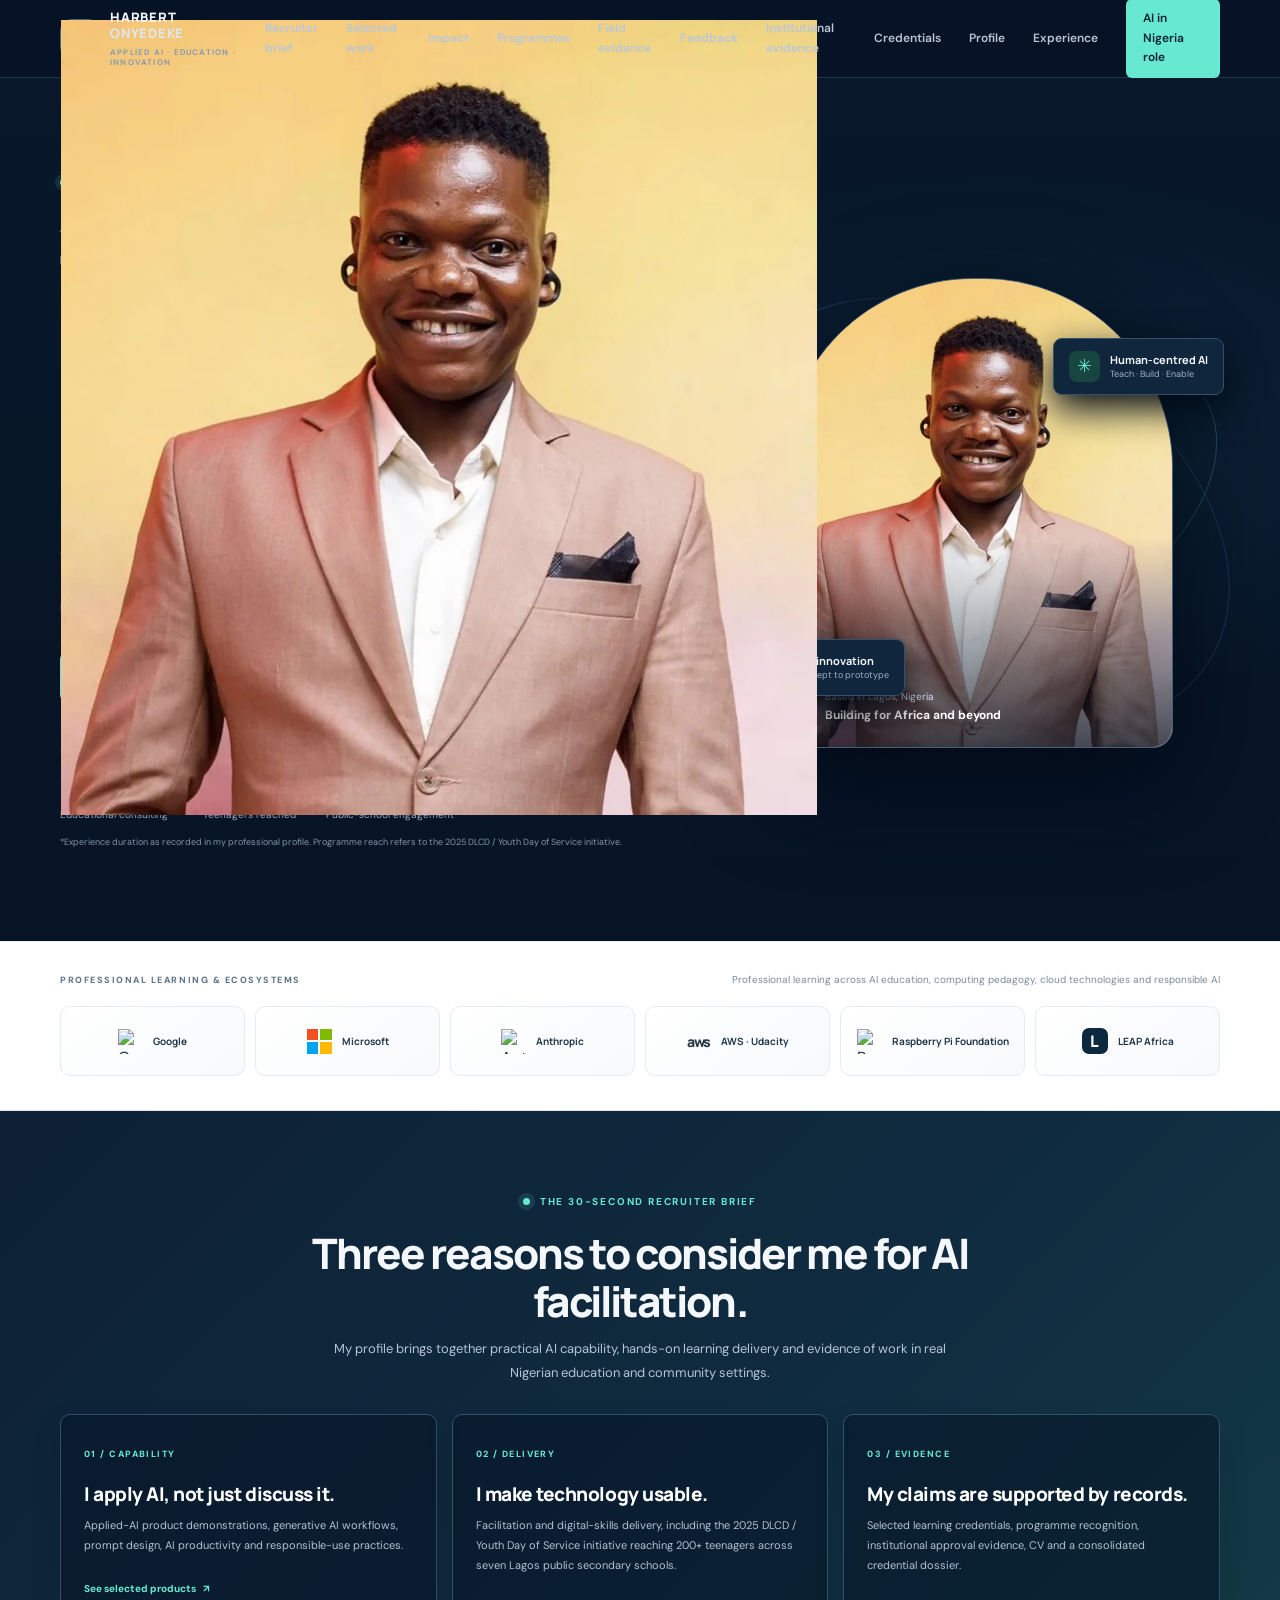
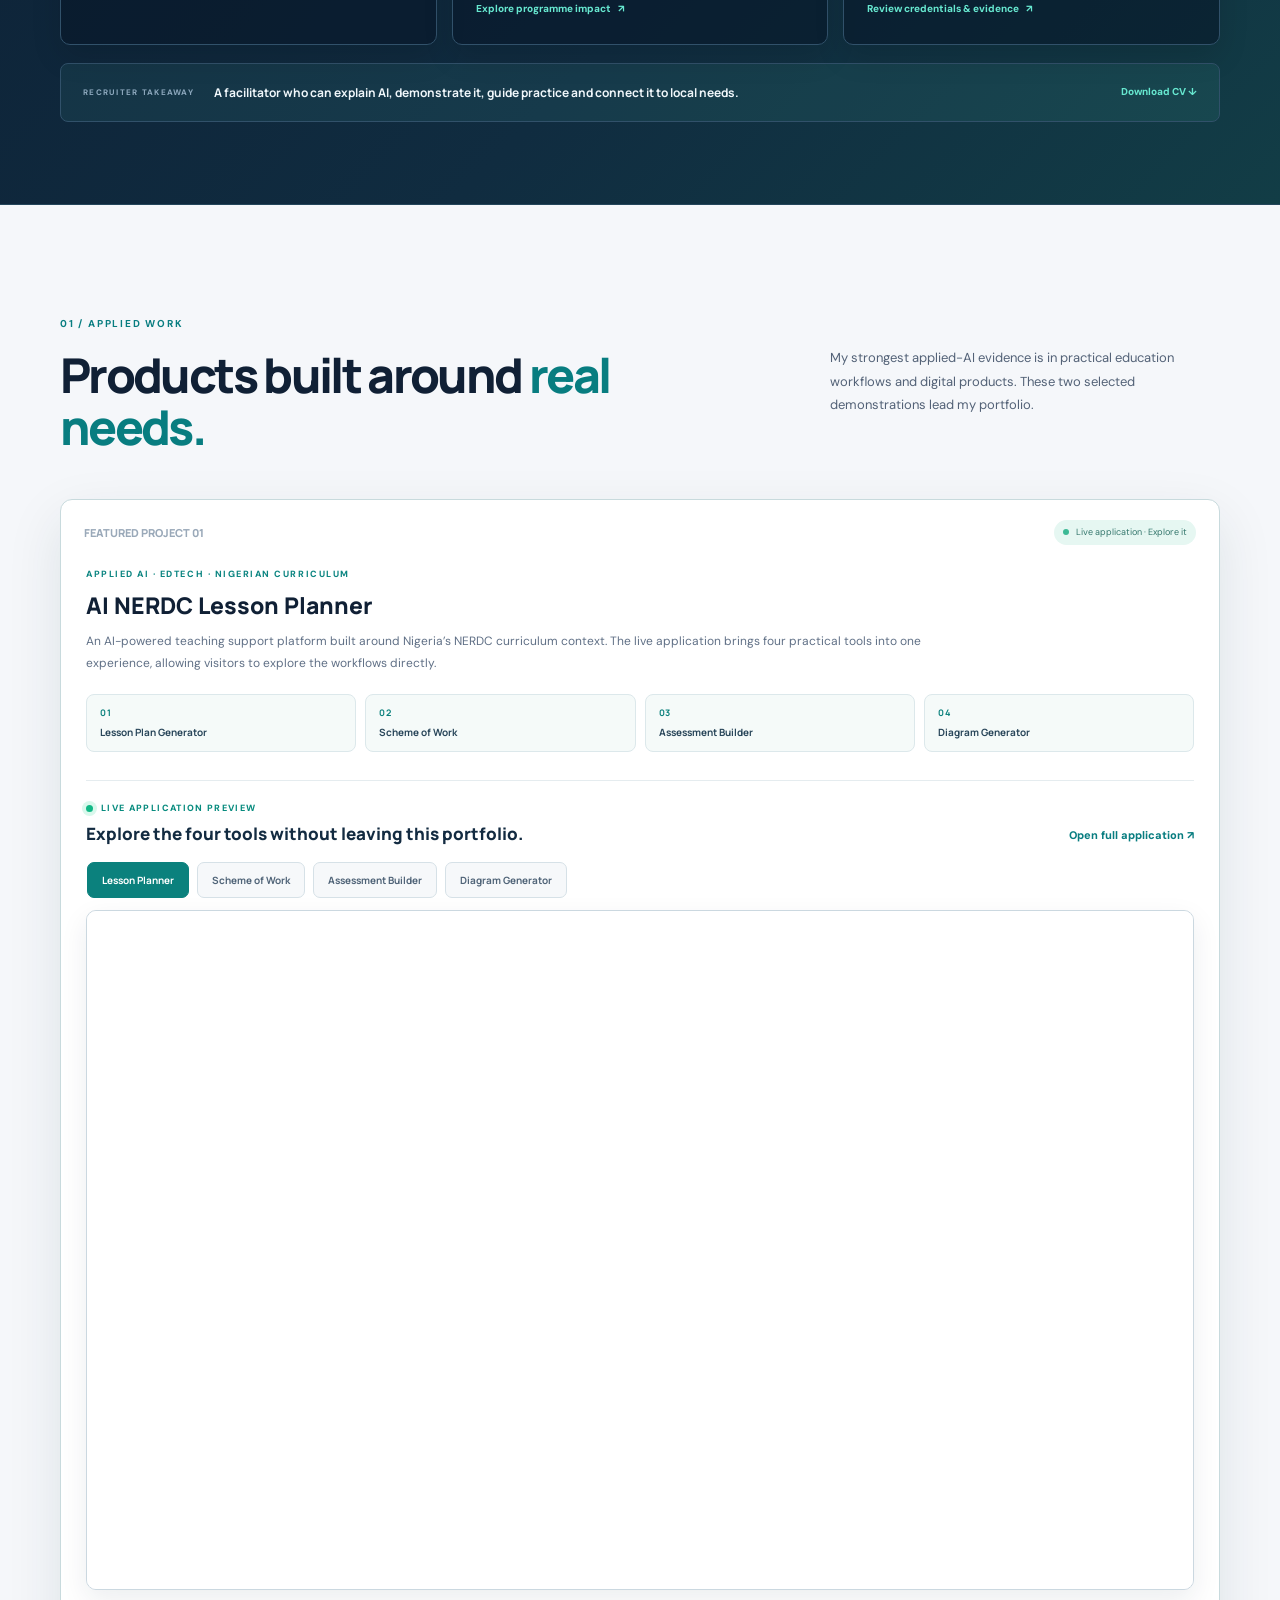
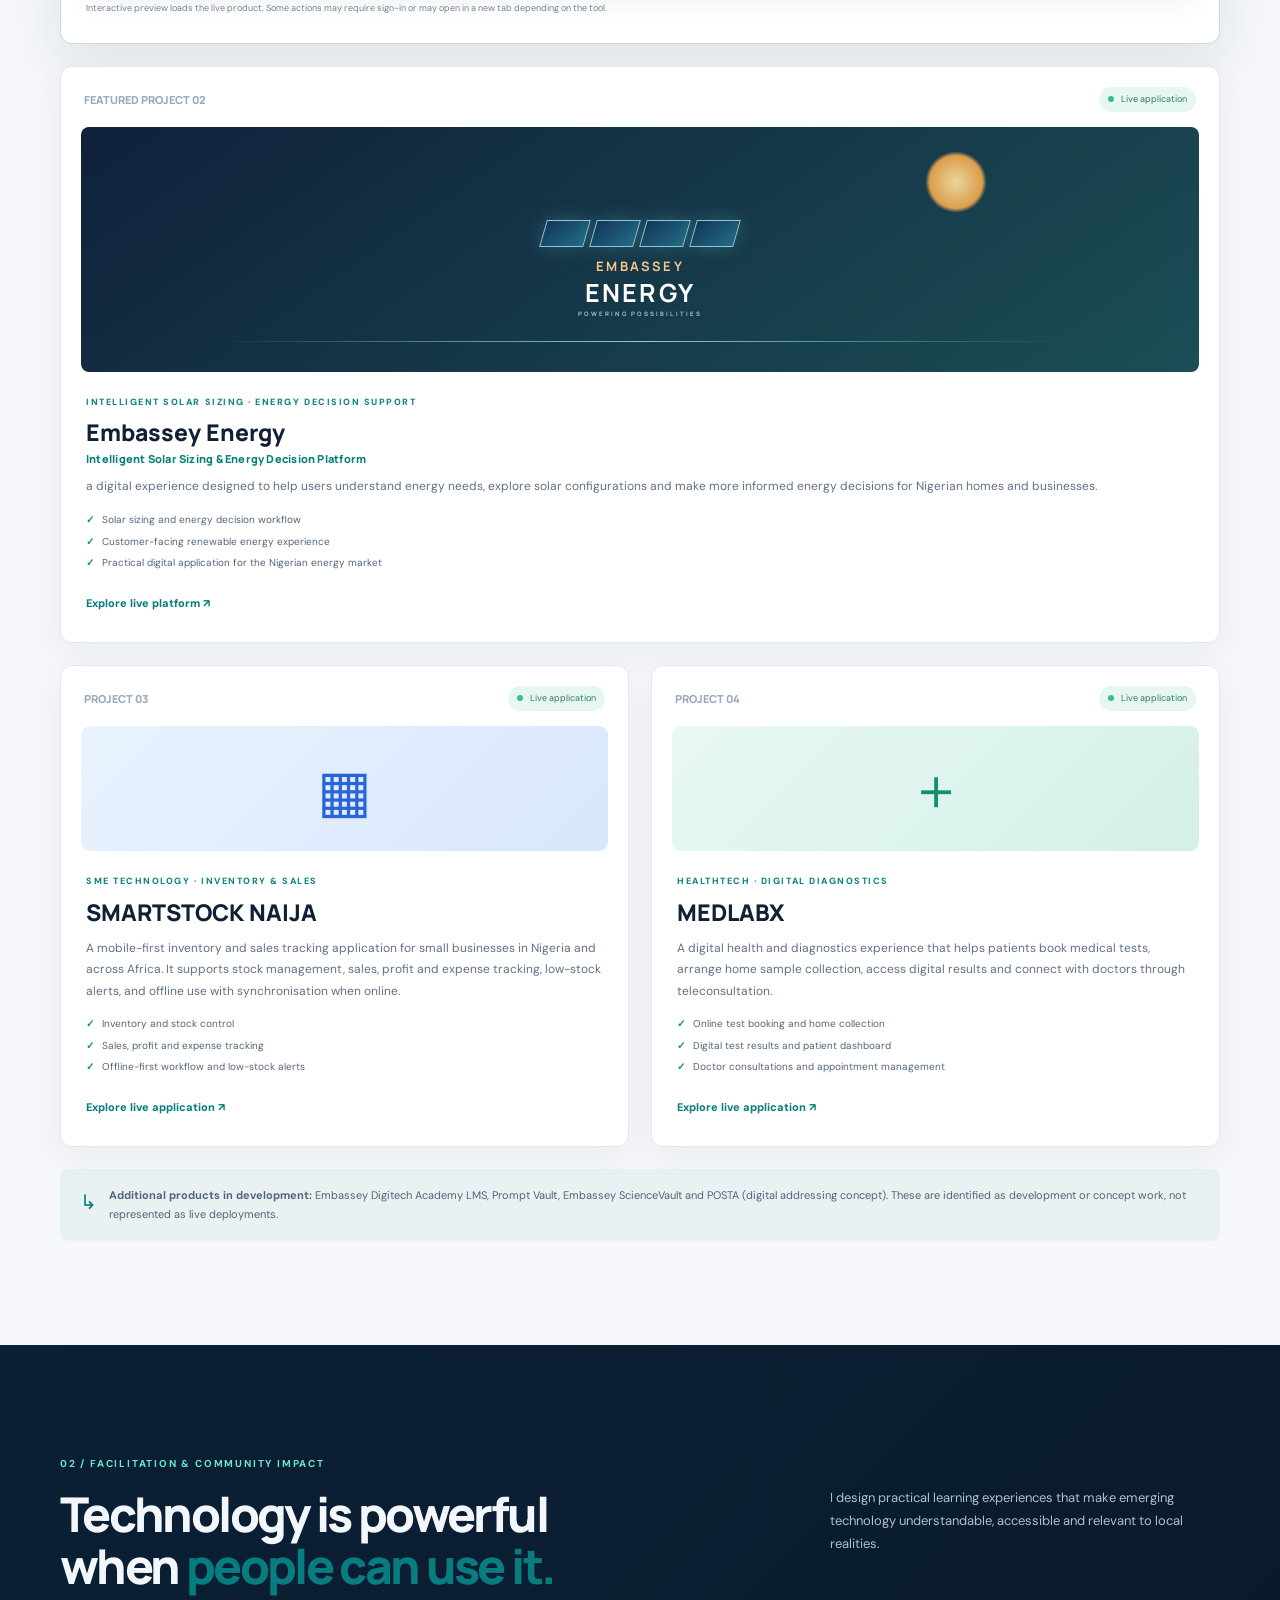
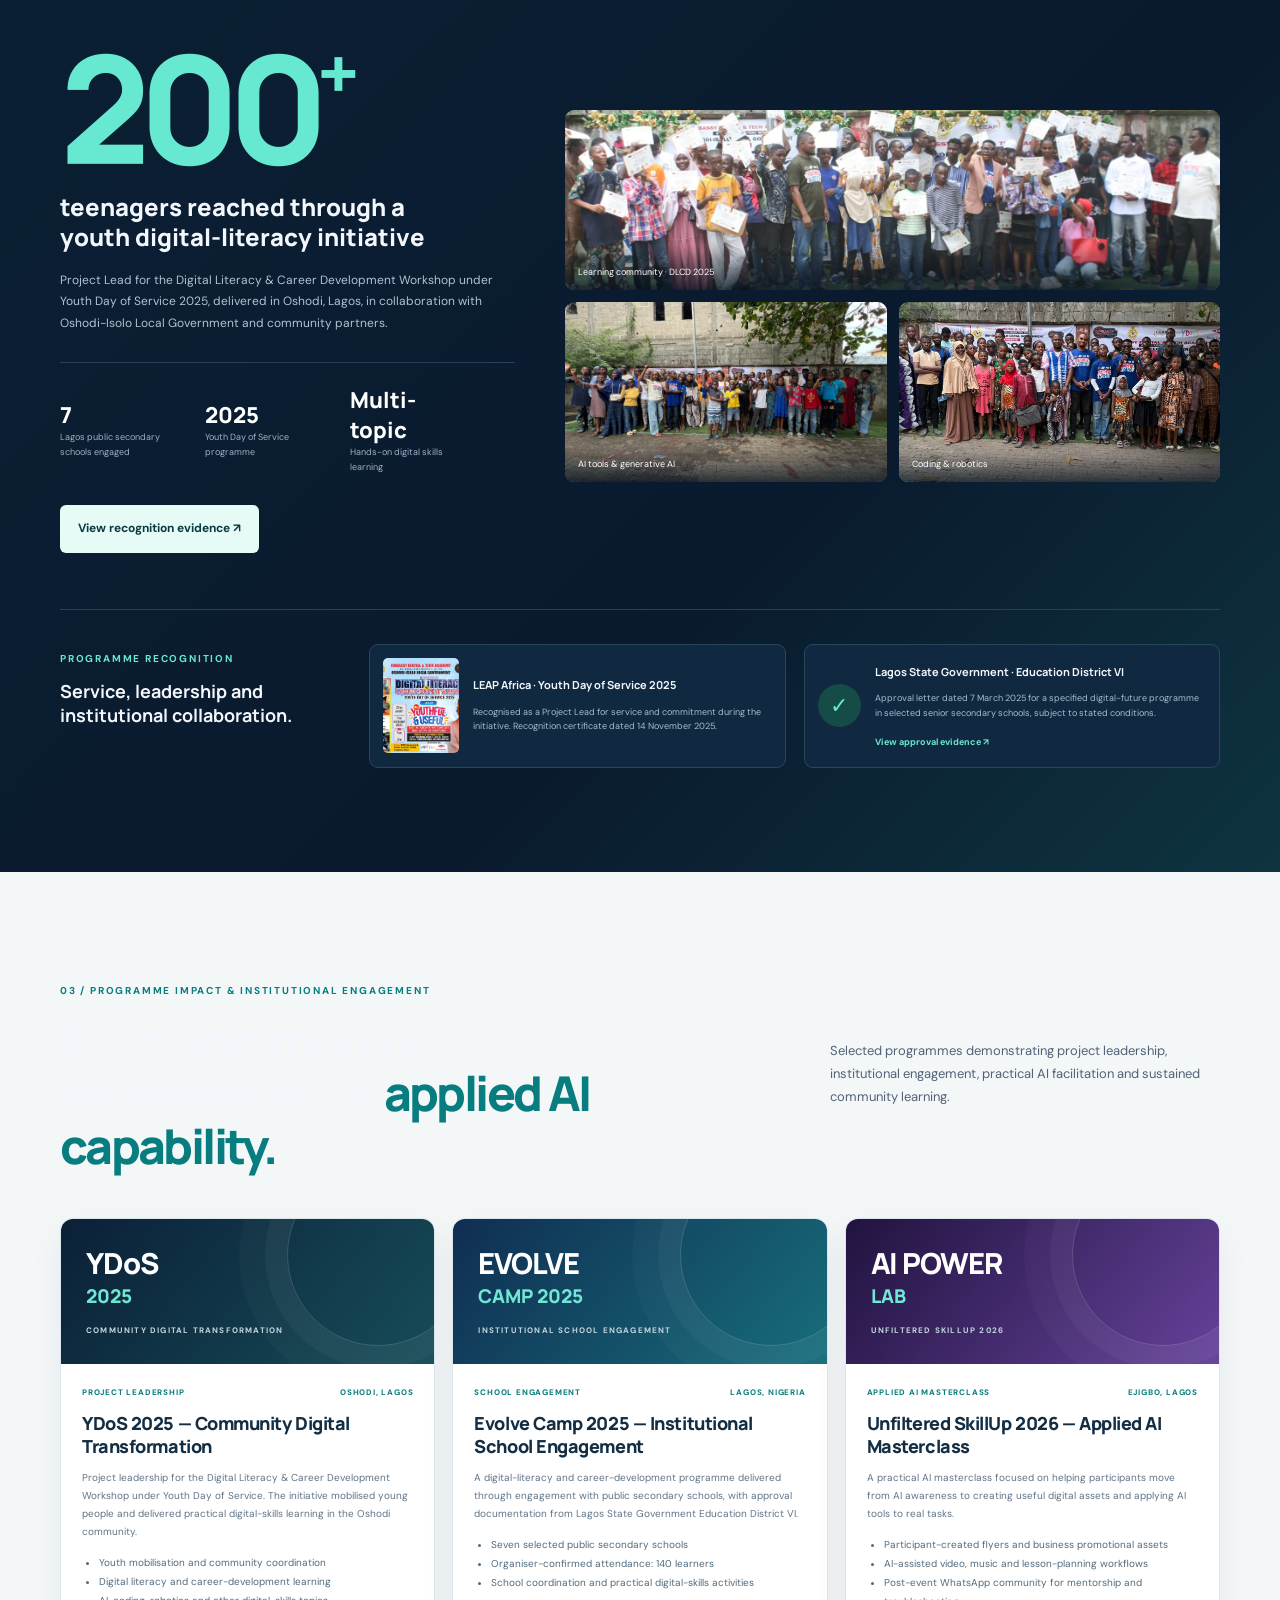
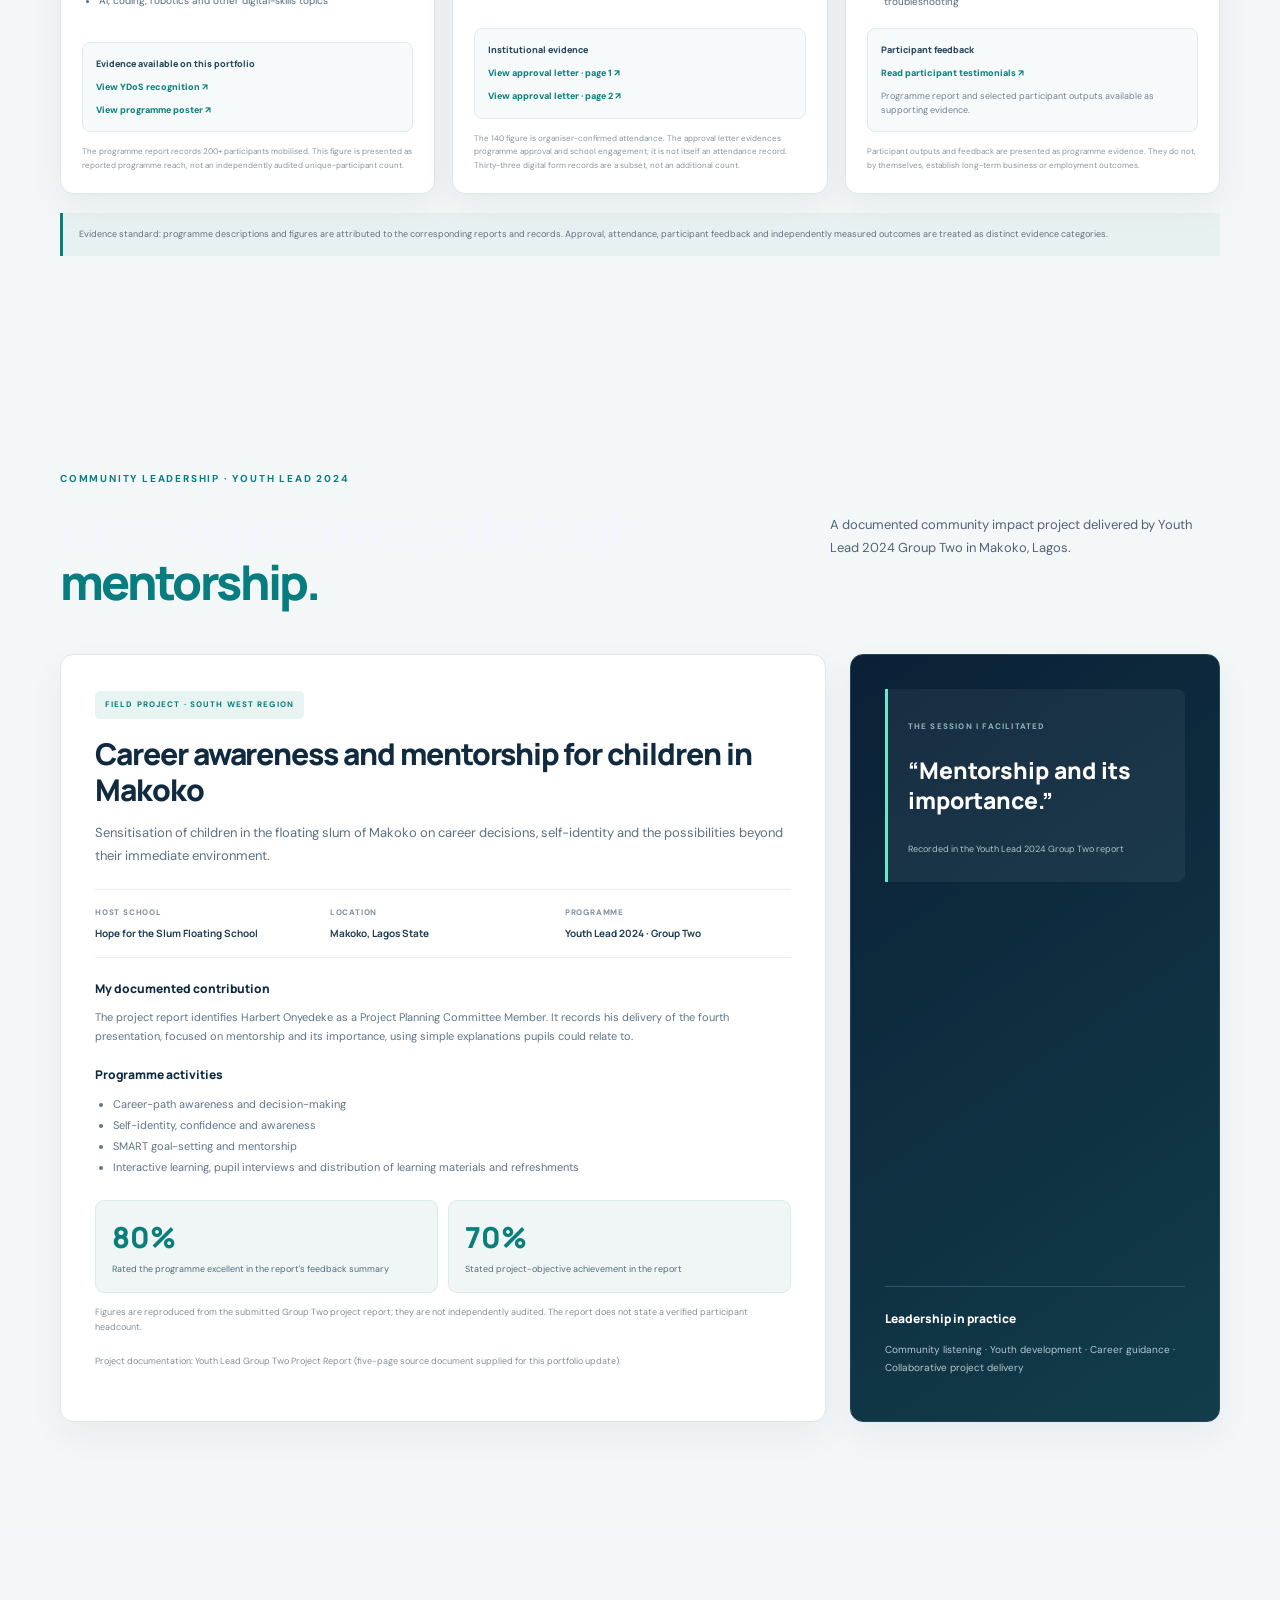
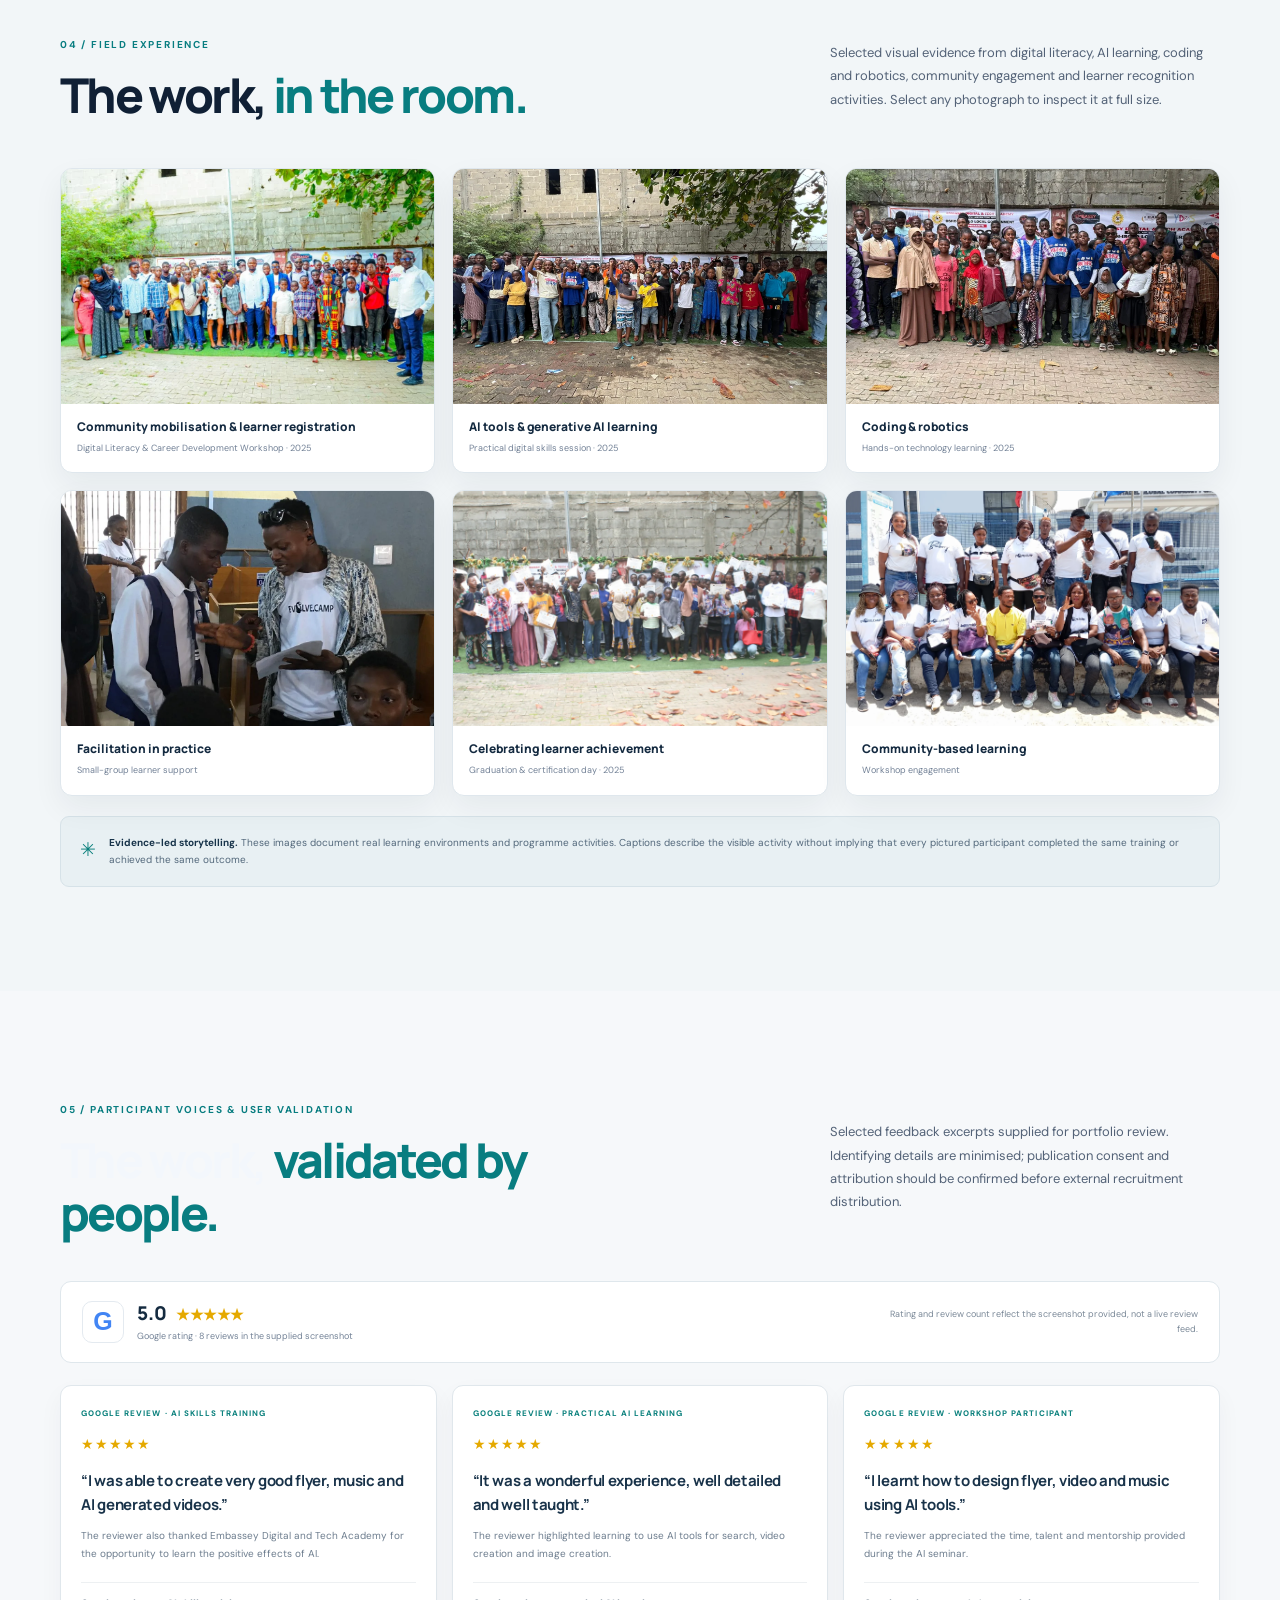
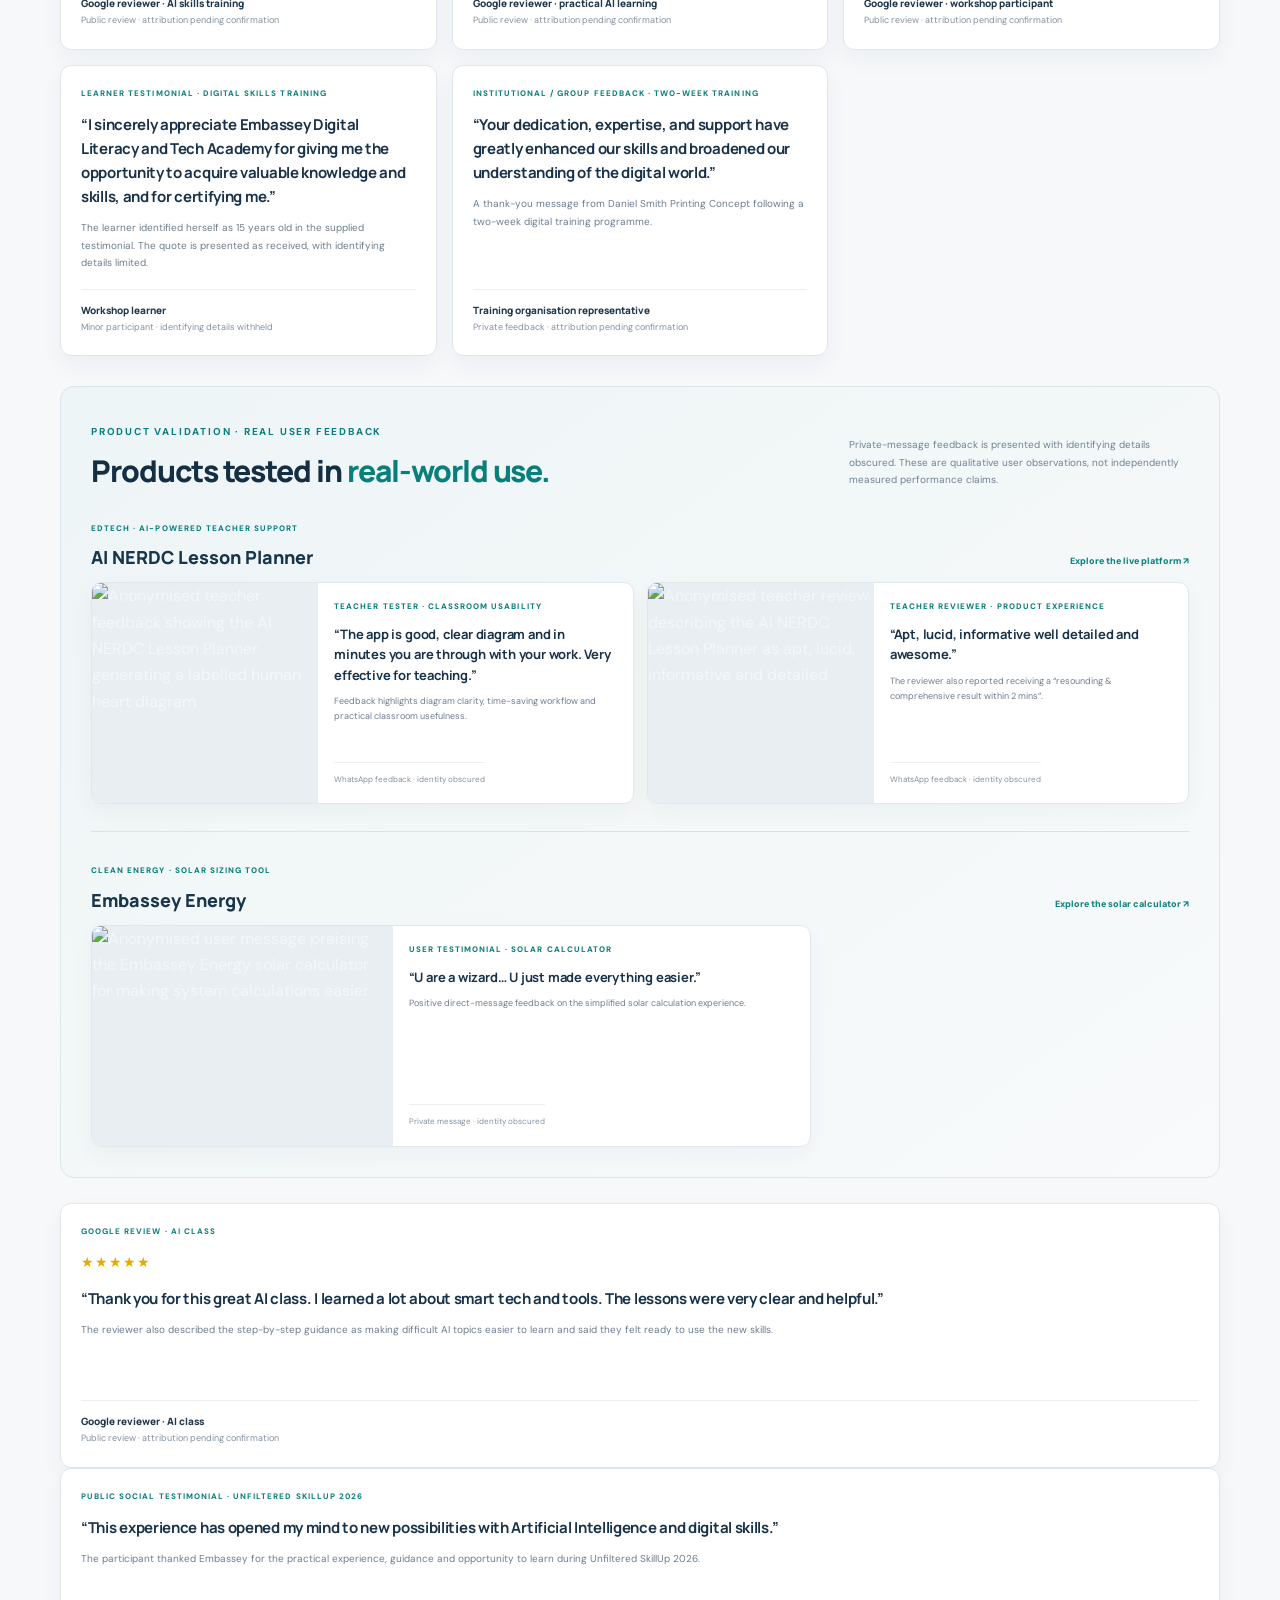
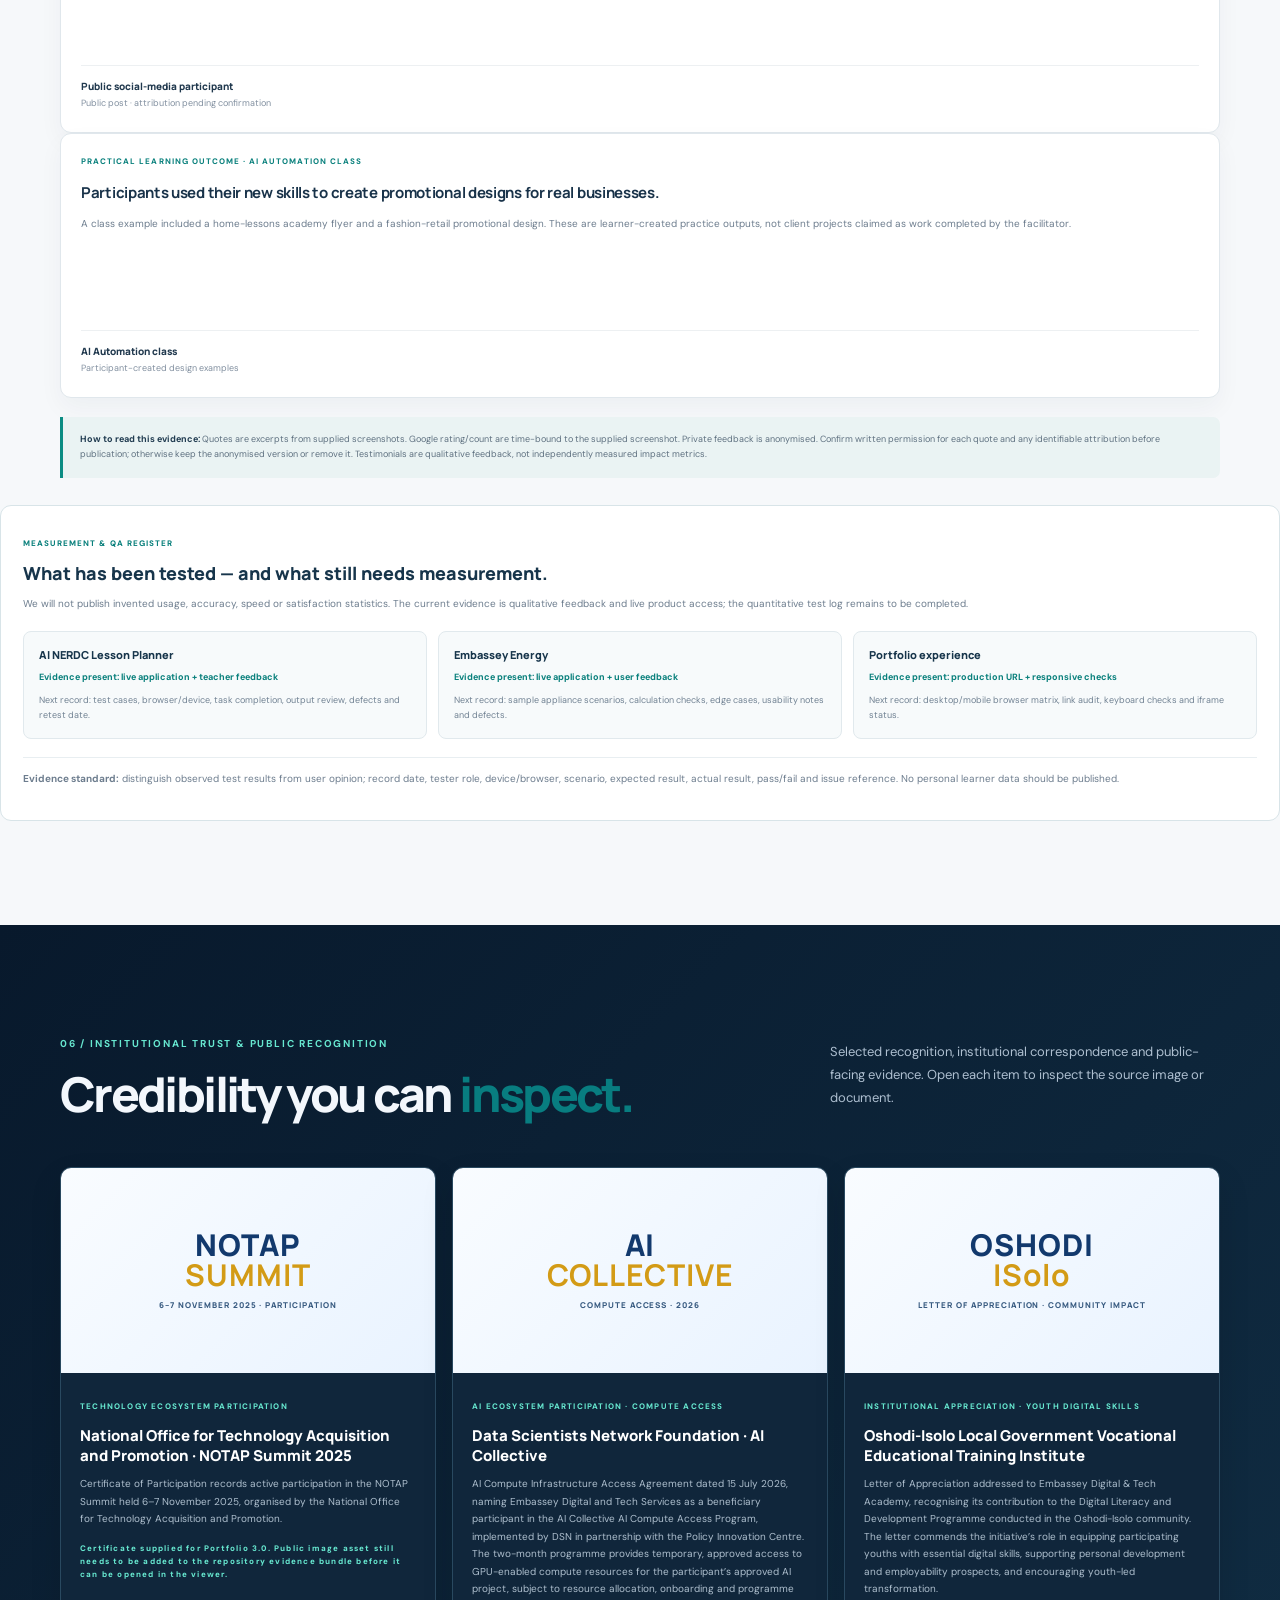
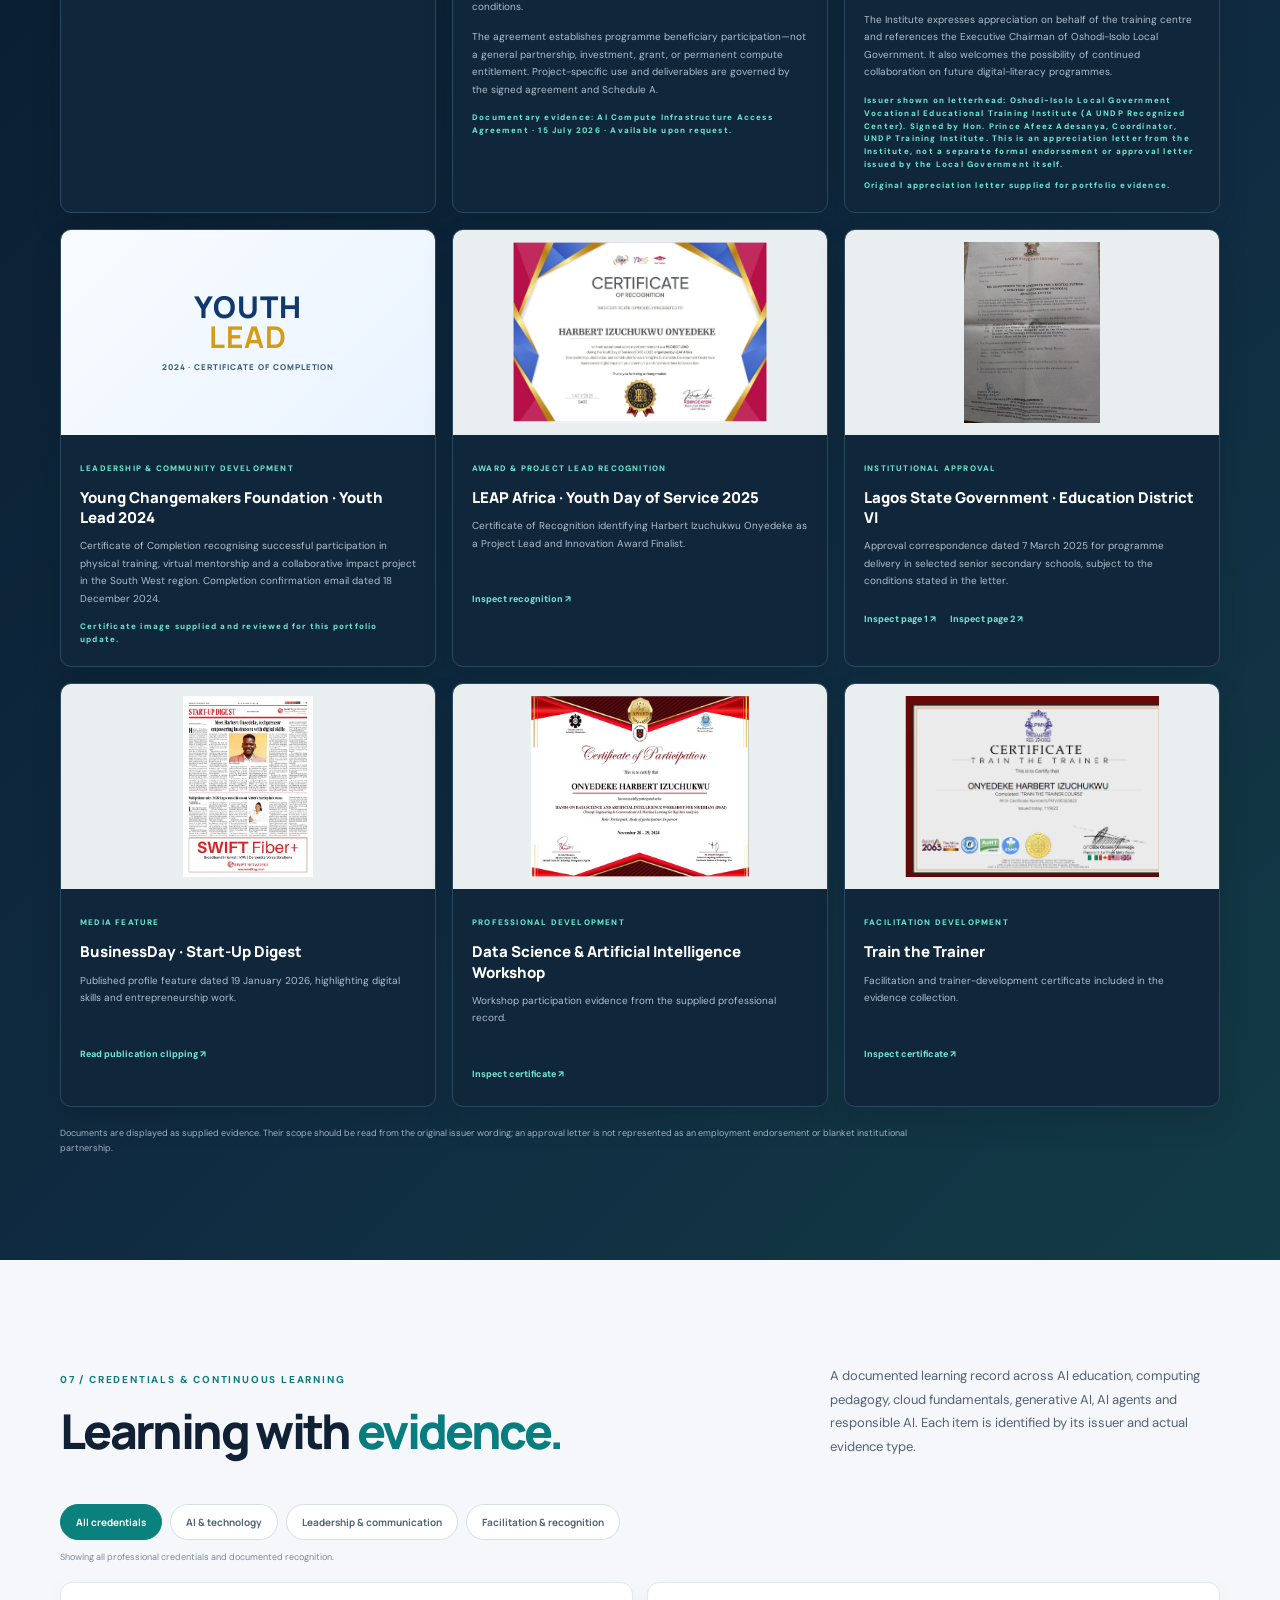
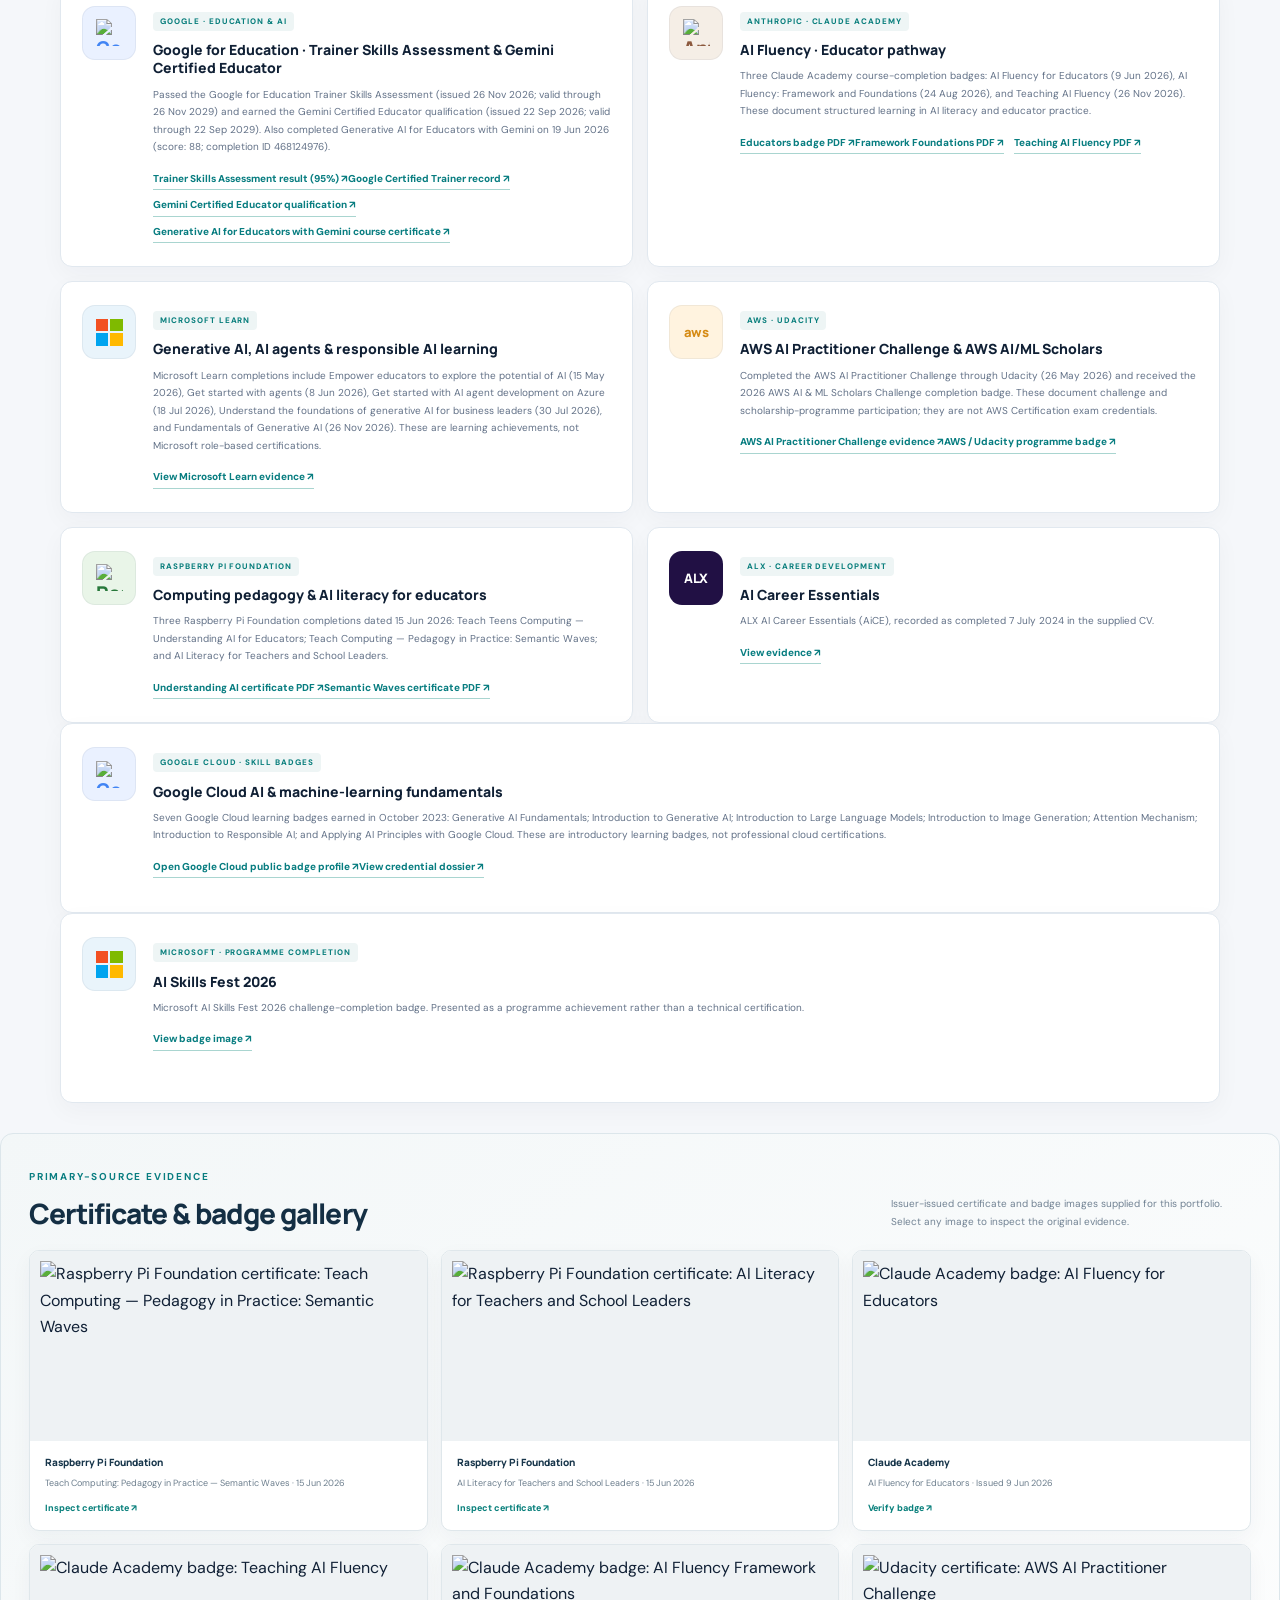
==== commit 56f8f748: "Replace generic HO monogram with personal portrait mark" ====
--- a/index.html
+++ b/index.html
@@ -9,13 +9,13 @@
 <meta property="og:type" content="website"><meta property="og:title" content="Harbert Onyedeke | Applied AI Facilitator & Product Builder"><meta property="og:description" content="Practical AI education. Applied products. Measurable community impact."><meta property="og:image" content="/portrait.webp"><meta property="og:url" content="https://harbert-onyedeke-ai-portfolio.vercel.app">
 <meta name="twitter:card" content="summary_large_image"><meta name="twitter:title" content="Harbert Onyedeke | Applied AI Facilitator"><meta name="twitter:description" content="Applied AI, education and digital capacity development in Nigeria."><meta name="twitter:image" content="/portrait.webp">
 <link rel="preconnect" href="https://fonts.googleapis.com"><link rel="preconnect" href="https://fonts.gstatic.com" crossorigin><link href="https://fonts.googleapis.com/css2?family=DM+Sans:wght@400;500;600;700&family=Manrope:wght@400;500;600;700;800&display=swap" rel="stylesheet">
-<link rel="icon" href="data:image/svg+xml,%3Csvg xmlns='http://www.w3.org/2000/svg' viewBox='0 0 100 100'%3E%3Crect width='100' height='100' rx='24' fill='%23071426'/%3E%3Ctext x='50' y='66' text-anchor='middle' font-family='Arial' font-size='52' font-weight='bold' fill='%2367e8d0'%3EHO%3C/text%3E%3C/svg%3E">
+<link rel="icon" type="image/webp" href="/portrait.webp"><link rel="apple-touch-icon" href="/portrait.webp">
 <link rel="stylesheet" href="/styles.css">
 <script type="application/ld+json">{"@context":"https://schema.org","@type":"Person","name":"Harbert Izuchukwu Onyedeke","alternateName":"Facilitator Harbert","jobTitle":["AI Generalist","Applied-AI Product Builder","Generative AI Educator","Digital Skills Facilitator"],"description":"Nigerian AI facilitator, applied-AI product builder and generative AI educator. Demonstrates applied AI products, delivers practical digital-skills learning and supports responsible AI adoption.","email":"mailto:eekonsult@gmail.com","telephone":"+2348086288488","address":{"@type":"PostalAddress","addressLocality":"Oshodi, Lagos","addressCountry":"NG"},"image":"/portrait.webp","sameAs":["https://github.com/Harbertino"]}</script>
 </head>
 <body>
 <a class="skip" href="#main">Skip to content</a>
-<header class="site-header"><div class="container nav-wrap"><a class="brand" href="#top" aria-label="Harbert Onyedeke home"><span class="brand-mark">HO</span><span>HARBERT <b>ONYEDEKE</b><small>APPLIED AI · EDUCATION · INNOVATION</small></span></a><button class="menu-toggle" aria-label="Open navigation" aria-expanded="false">☰</button><nav class="nav" aria-label="Main navigation"><a href="#recruiter-snapshot">Recruiter brief</a><a href="#work">Selected work</a><a href="#impact">Impact</a><a href="#programmes">Programmes</a><a href="#gallery">Field evidence</a><a href="#testimonials">Feedback</a><a href="#recognition">Institutional evidence</a><a href="#credentials">Credentials</a><a href="#about">Profile</a><a href="#experience">Experience</a><a class="nav-cta" href="#ai-in-nigeria">AI in Nigeria role</a></nav></div></header>
+<header class="site-header"><div class="container nav-wrap"><a class="brand" href="#top" aria-label="Harbert Onyedeke home"><span class="brand-mark brand-avatar"><img src="/portrait.webp" alt="" aria-hidden="true"></span><span>HARBERT <b>ONYEDEKE</b><small>APPLIED AI · EDUCATION · INNOVATION</small></span></a><button class="menu-toggle" aria-label="Open navigation" aria-expanded="false">☰</button><nav class="nav" aria-label="Main navigation"><a href="#recruiter-snapshot">Recruiter brief</a><a href="#work">Selected work</a><a href="#impact">Impact</a><a href="#programmes">Programmes</a><a href="#gallery">Field evidence</a><a href="#testimonials">Feedback</a><a href="#recognition">Institutional evidence</a><a href="#credentials">Credentials</a><a href="#about">Profile</a><a href="#experience">Experience</a><a class="nav-cta" href="#ai-in-nigeria">AI in Nigeria role</a></nav></div></header>
 <main id="main">
 <section class="hero section" id="top"><div class="container hero-grid"><div class="hero-copy"><div class="eyebrow"><span class="pulse"></span> AI IN NIGERIA · FACILITATOR PORTFOLIO</div><p class="hero-kicker">AI FACILITATOR · APPLIED-AI PRODUCT BUILDER · EDUCATOR</p><h1>Turning AI knowledge into <em>practical impact.</em></h1><p class="hero-lede">I’m <strong>Harbert Izuchukwu Onyedeke</strong> — a Nigerian AI Generalist, applied-AI product builder and generative AI educator. I help educators, young people and organisations move from AI curiosity to confident, responsible application.</p><div class="hero-tags"><span>Apply AI to real workflows</span><span>Facilitate confident adoption</span><span>Build useful digital products</span></div><div class="hero-actions"><a class="btn btn-primary" href="/Onyedeke_Harbert_Izuchukwu_AI_in_Nigeria_Facilitator_CV.pdf" download>Download facilitator CV <span>↓</span></a><a class="btn btn-secondary" href="#work">Explore my work <span>↗</span></a></div><div class="hero-proof"><div><strong>15+ years</strong><span>Educational consulting*</span></div><div><strong>200+</strong><span>Teenagers reached</span></div><div><strong>7 schools</strong><span>Public-school engagement</span></div></div><p class="micro-note">*Experience duration as recorded in my professional profile. Programme reach refers to the 2025 DLCD / Youth Day of Service initiative.</p></div><div class="hero-visual"><div class="portrait-frame"><img src="/portrait.webp" alt="Portrait of Harbert Izuchukwu Onyedeke" fetchpriority="high"><div class="portrait-caption"><span class="caption-dot"></span><span>Based in Lagos, Nigeria<br><b>Building for Africa and beyond</b></span></div></div><div class="orbit orbit-one"></div><div class="orbit orbit-two"></div><div class="floating-card card-top"><span class="mini-icon">✳</span><span><b>Human-centred AI</b><small>Teach · Build · Enable</small></span></div><div class="floating-card card-bottom"><span class="mini-icon mini-coral">↗</span><span><b>Applied innovation</b><small>From concept to prototype</small></span></div></div></div></section>
 <section class="ecosystem-strip" aria-label="Professional learning and ecosystems">
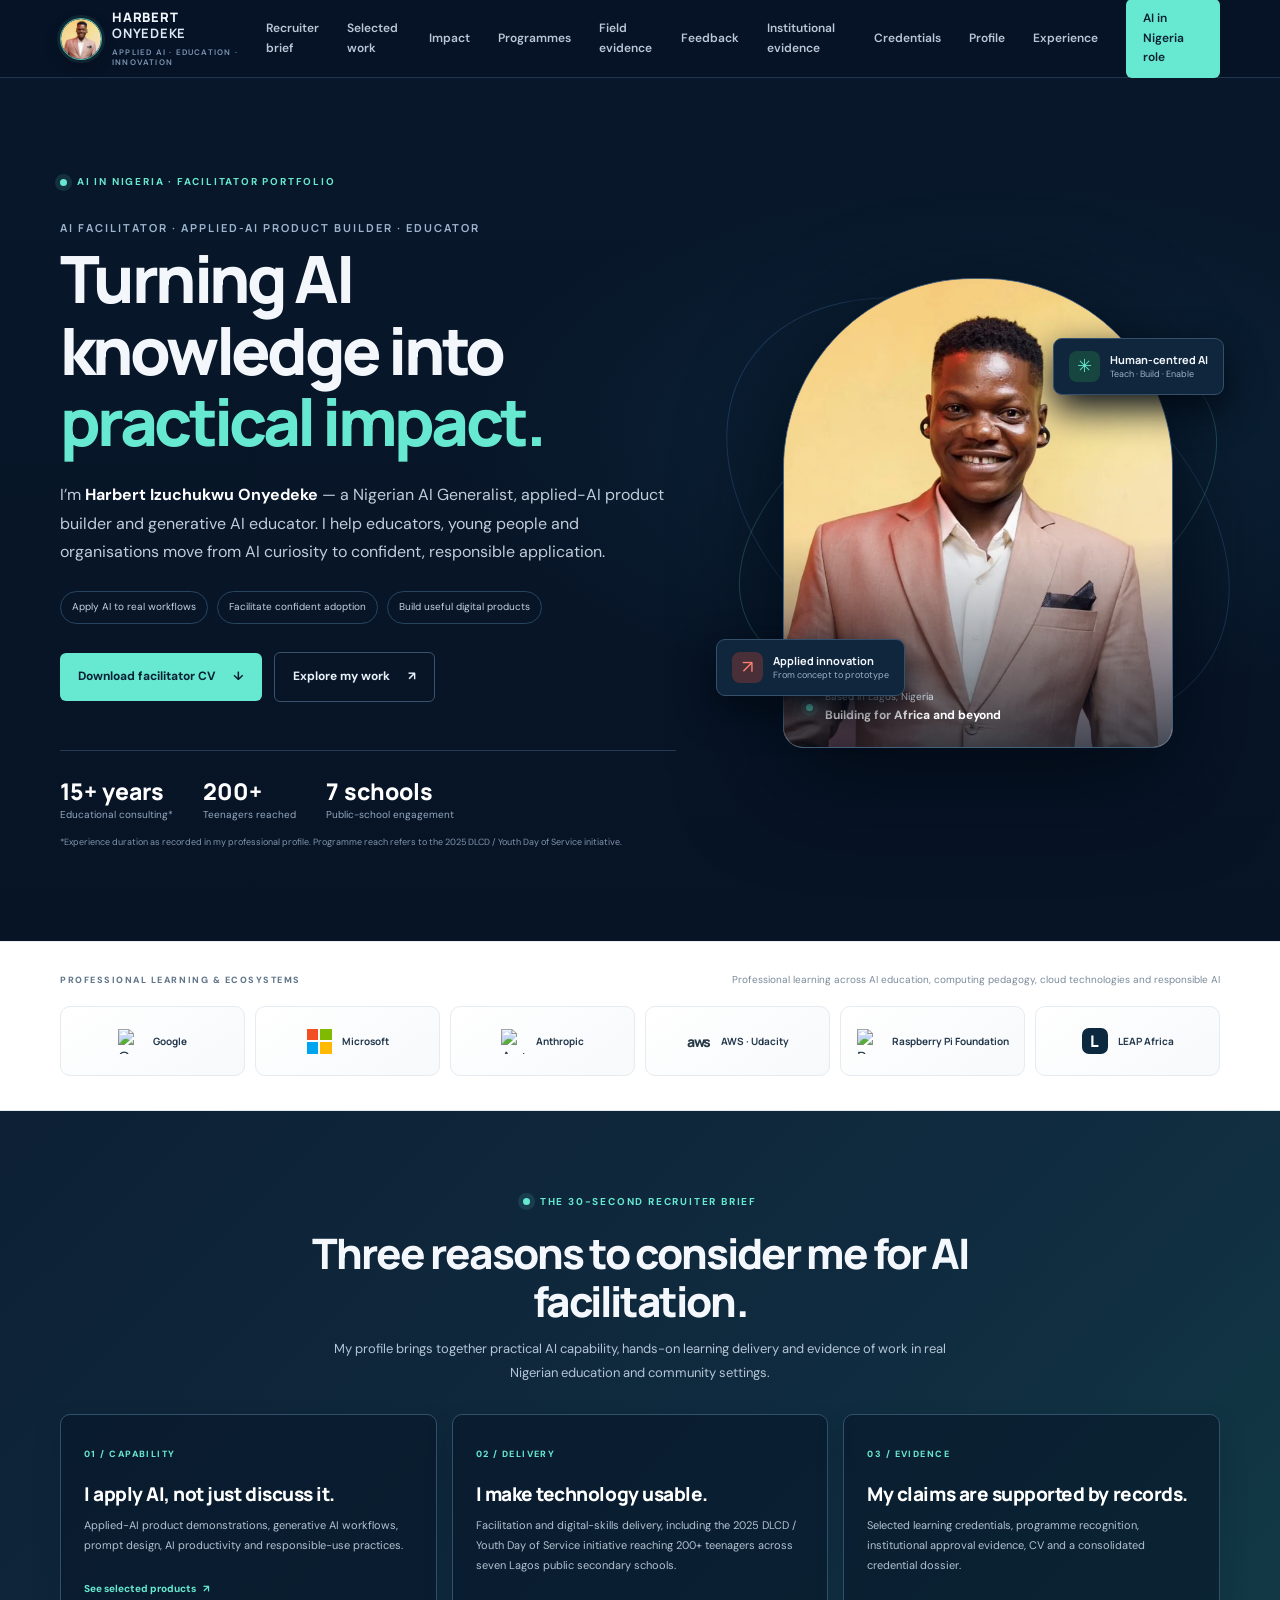
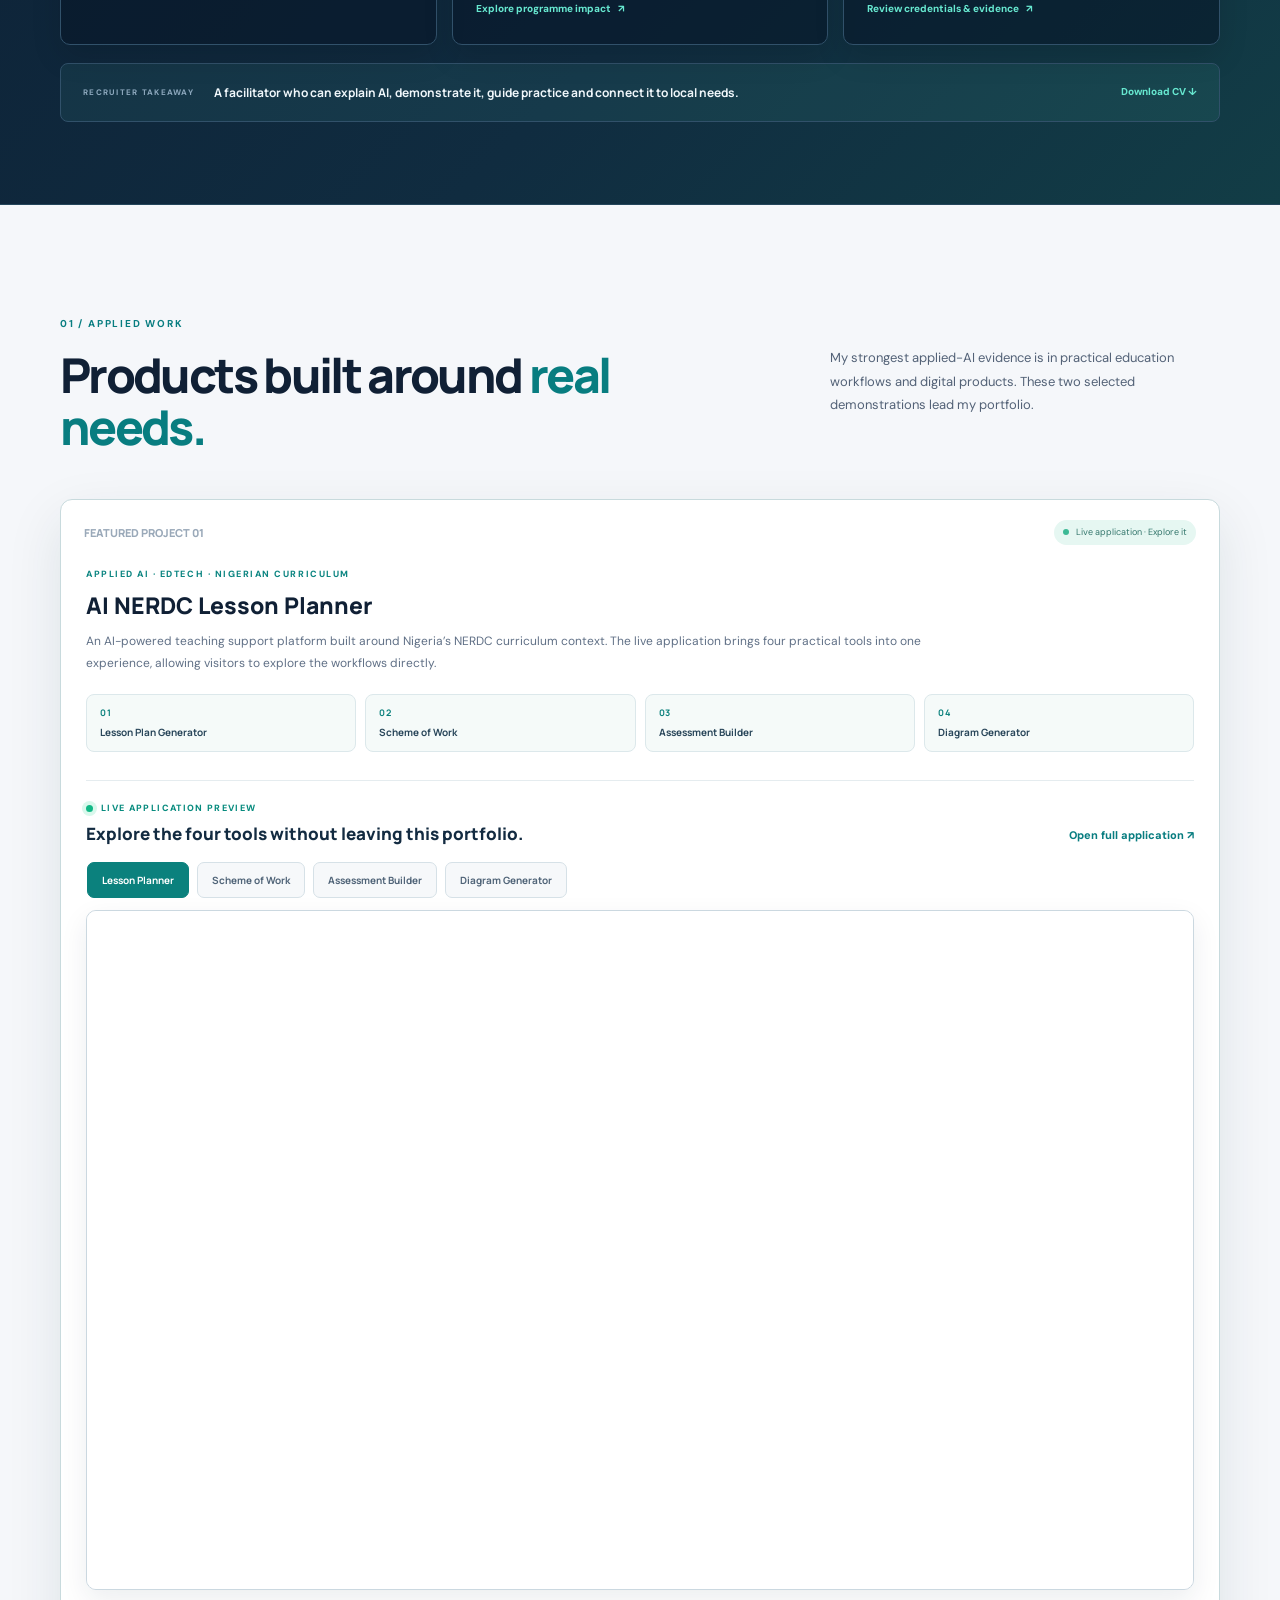
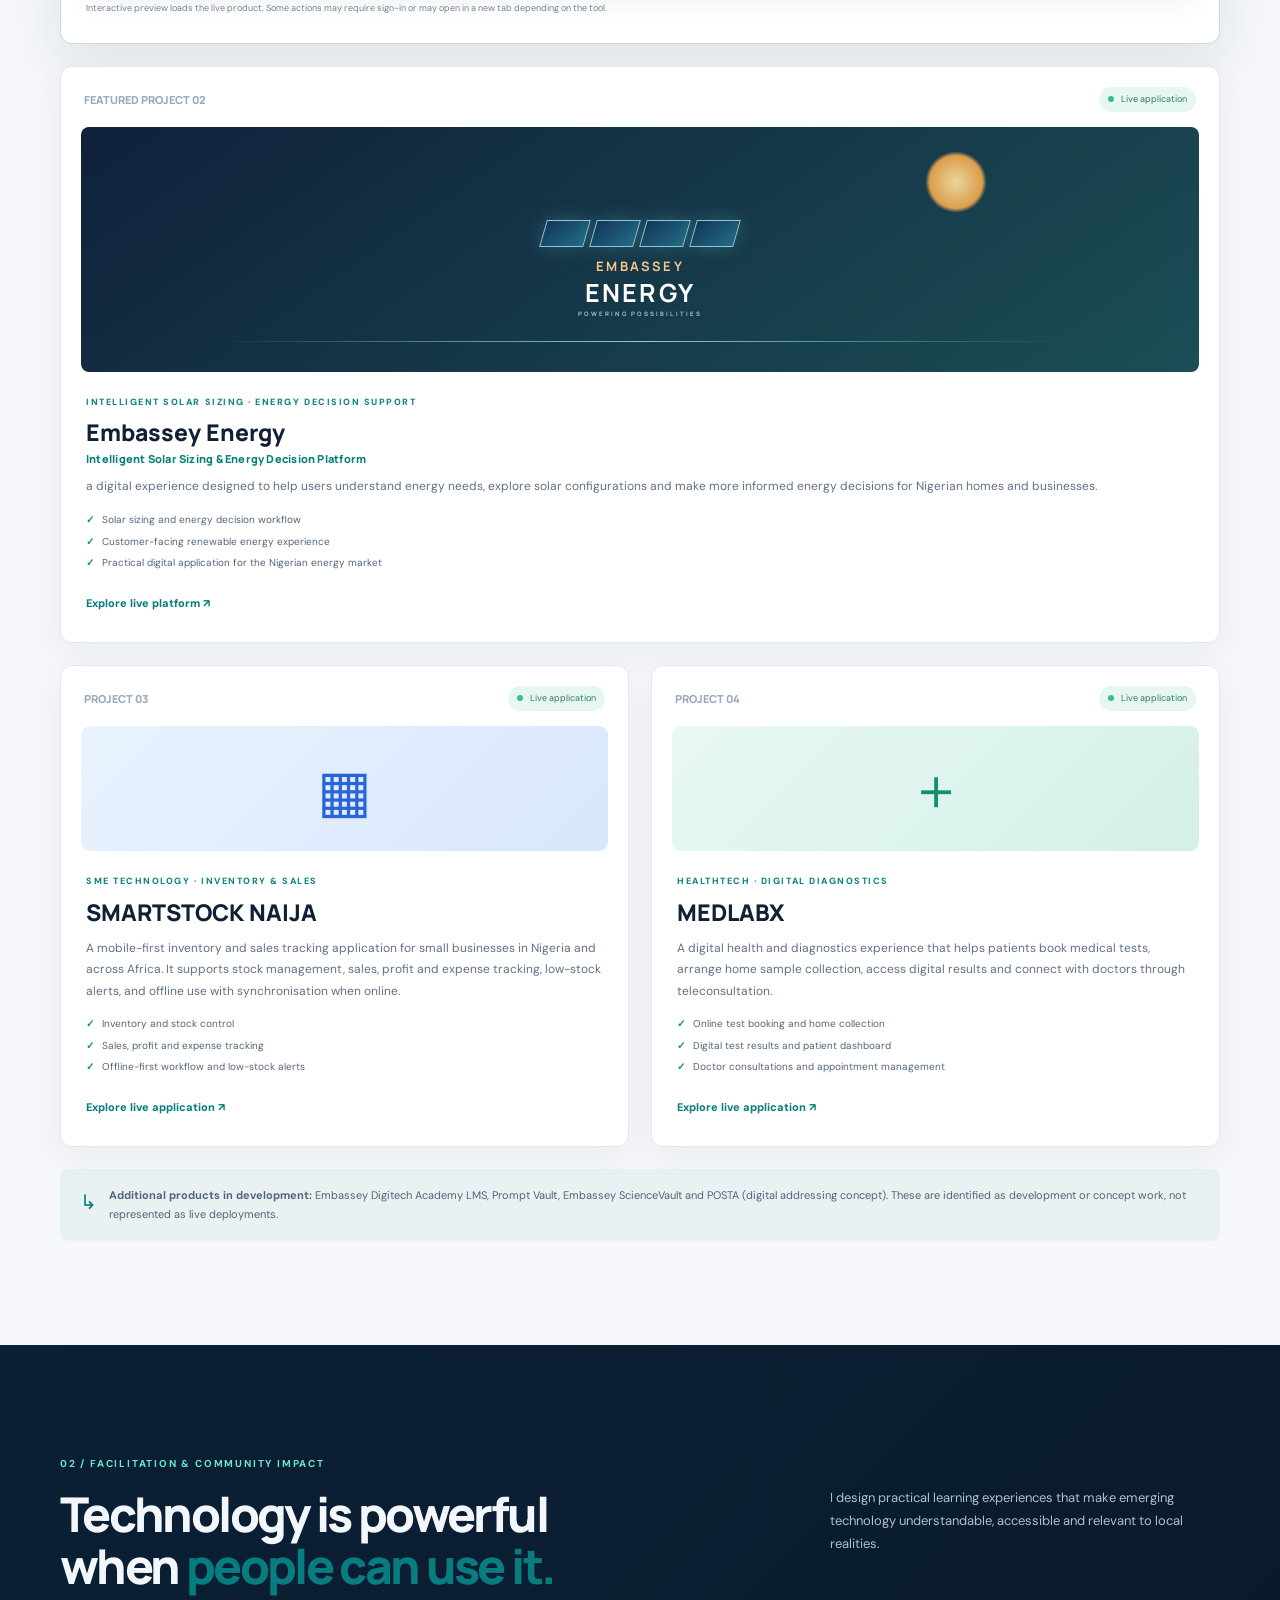
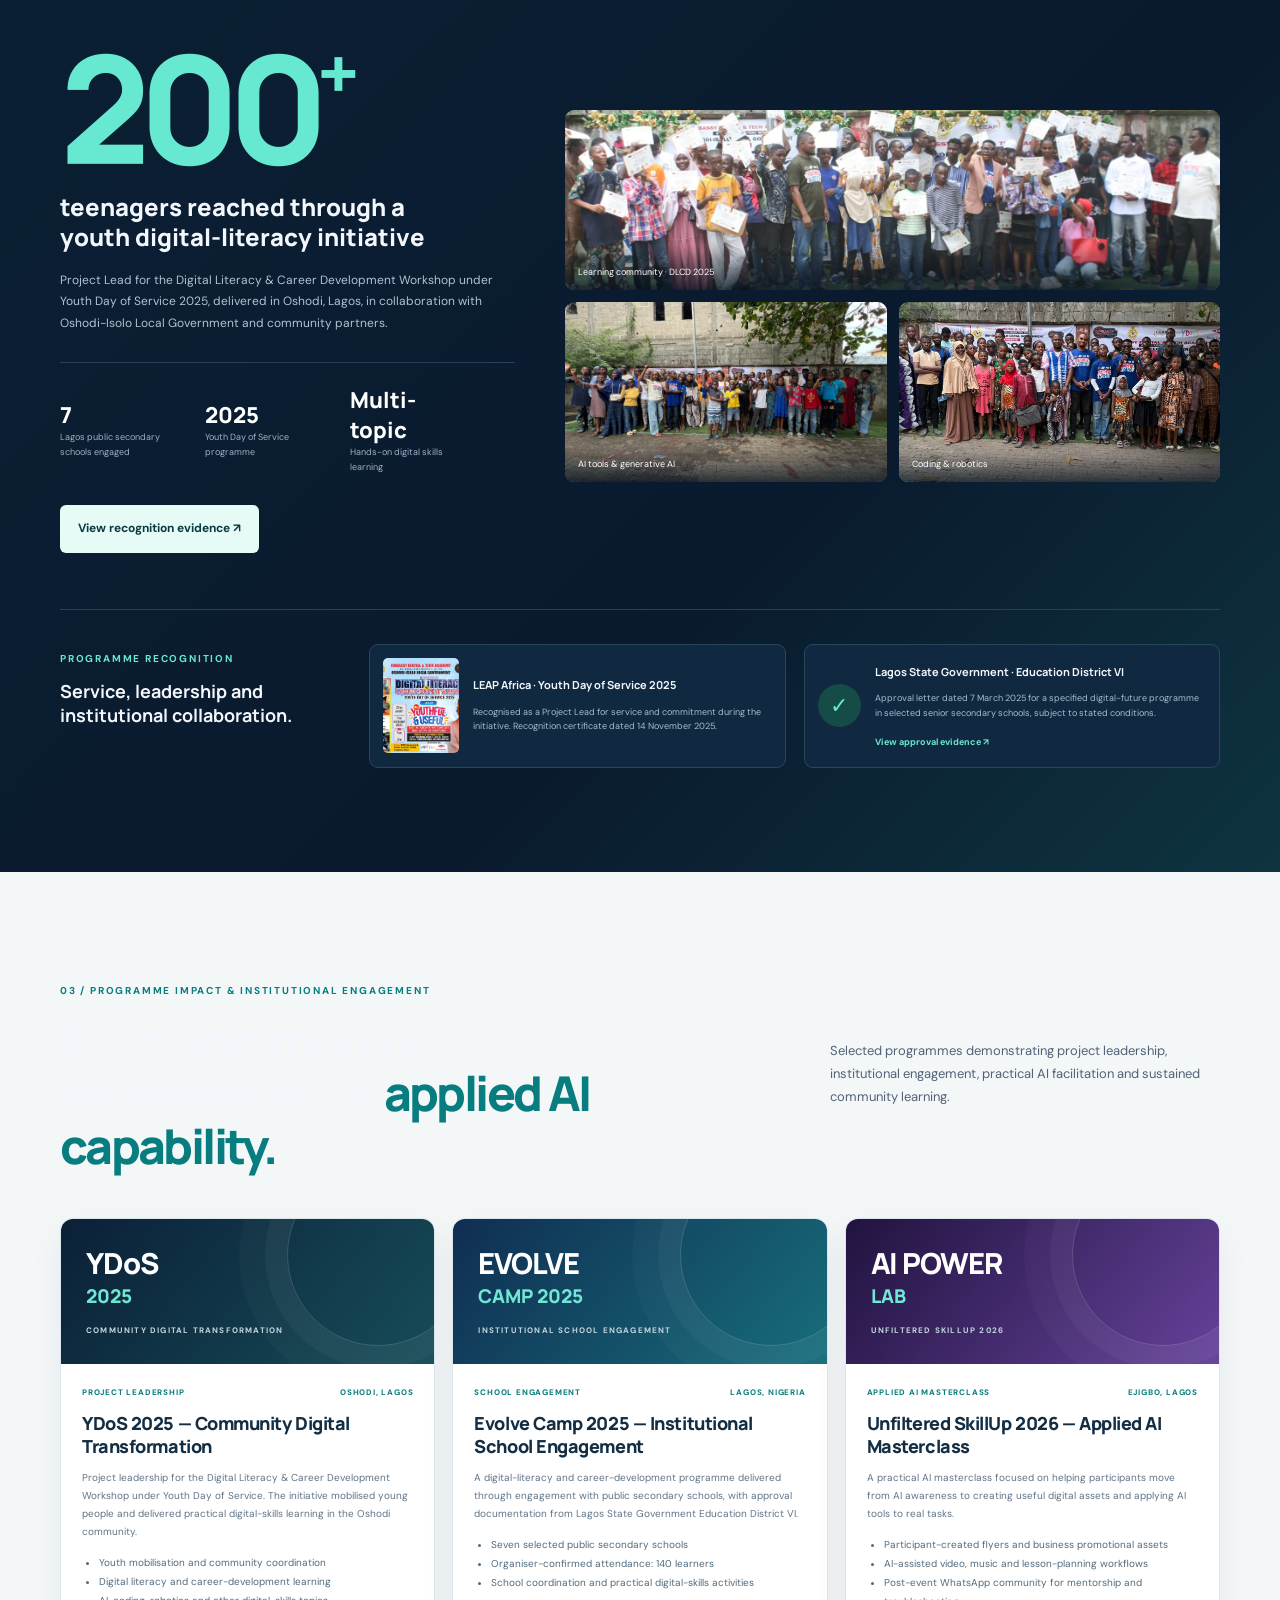
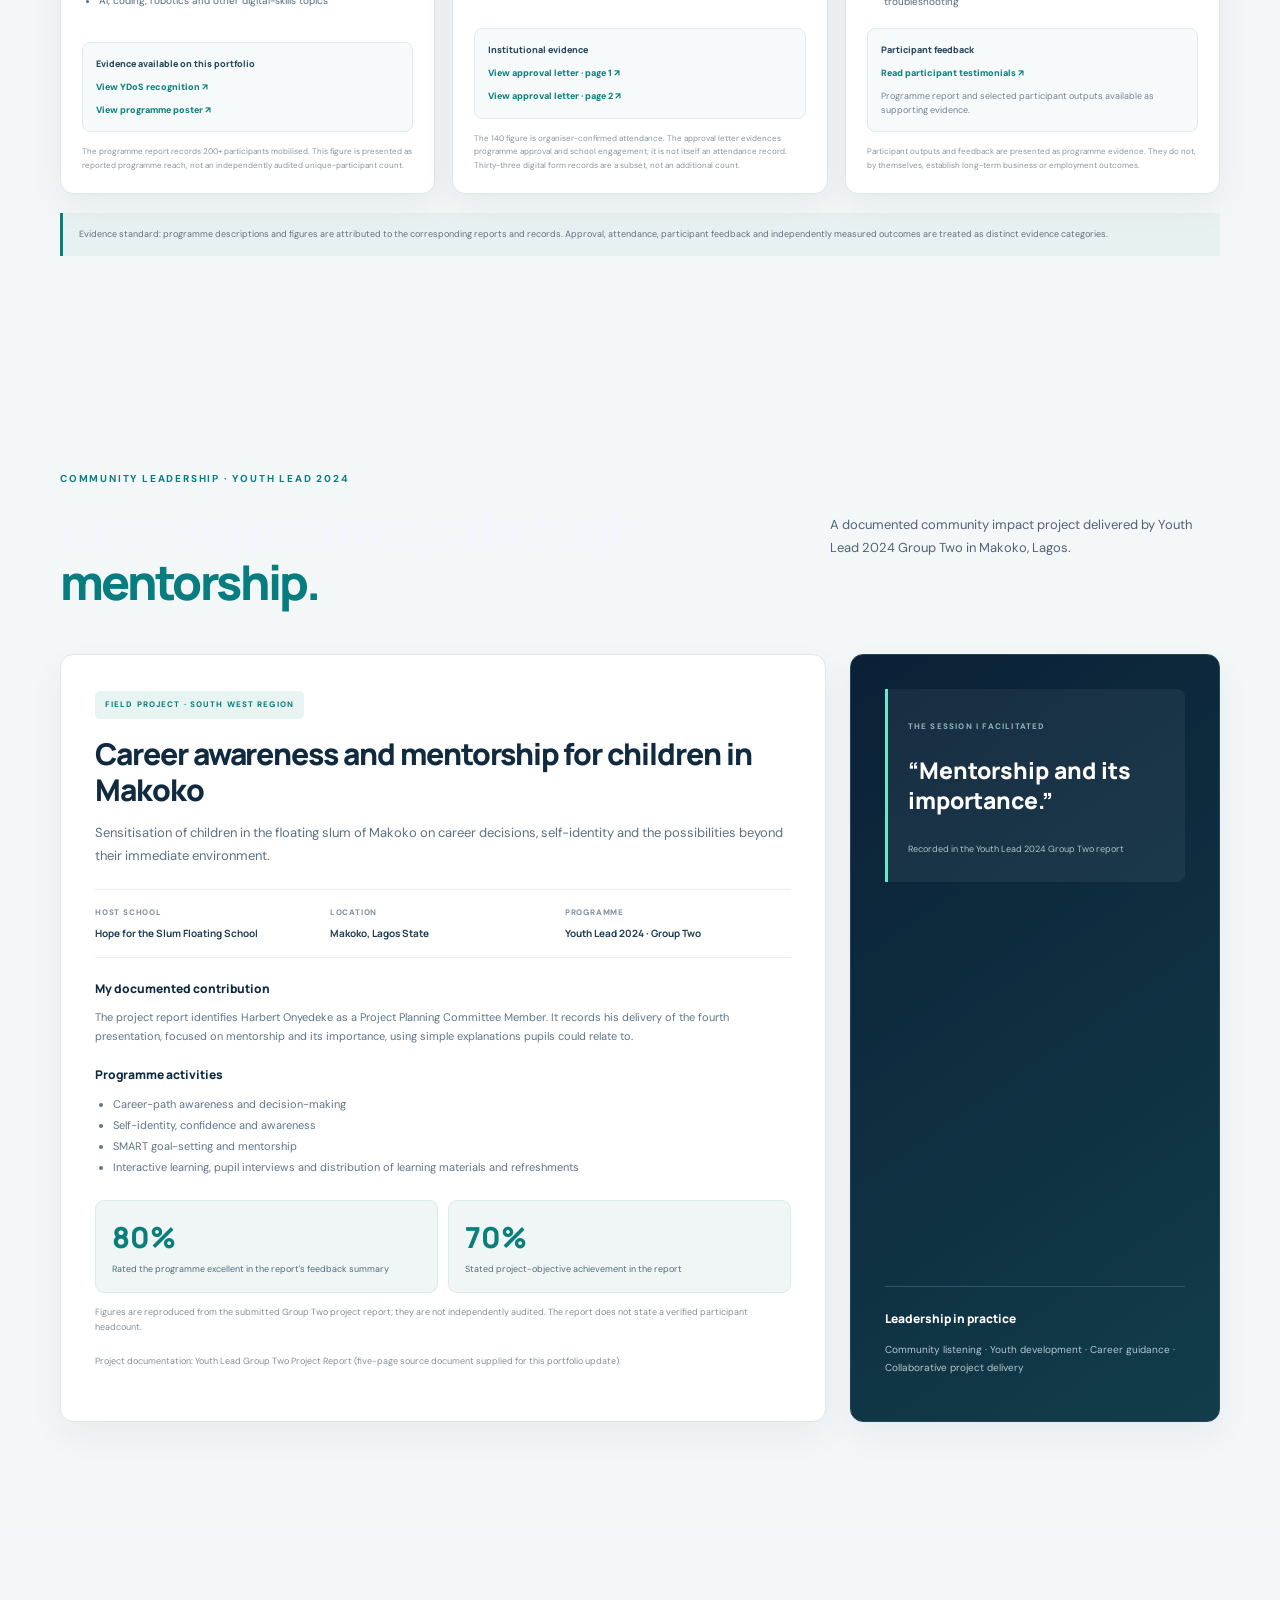
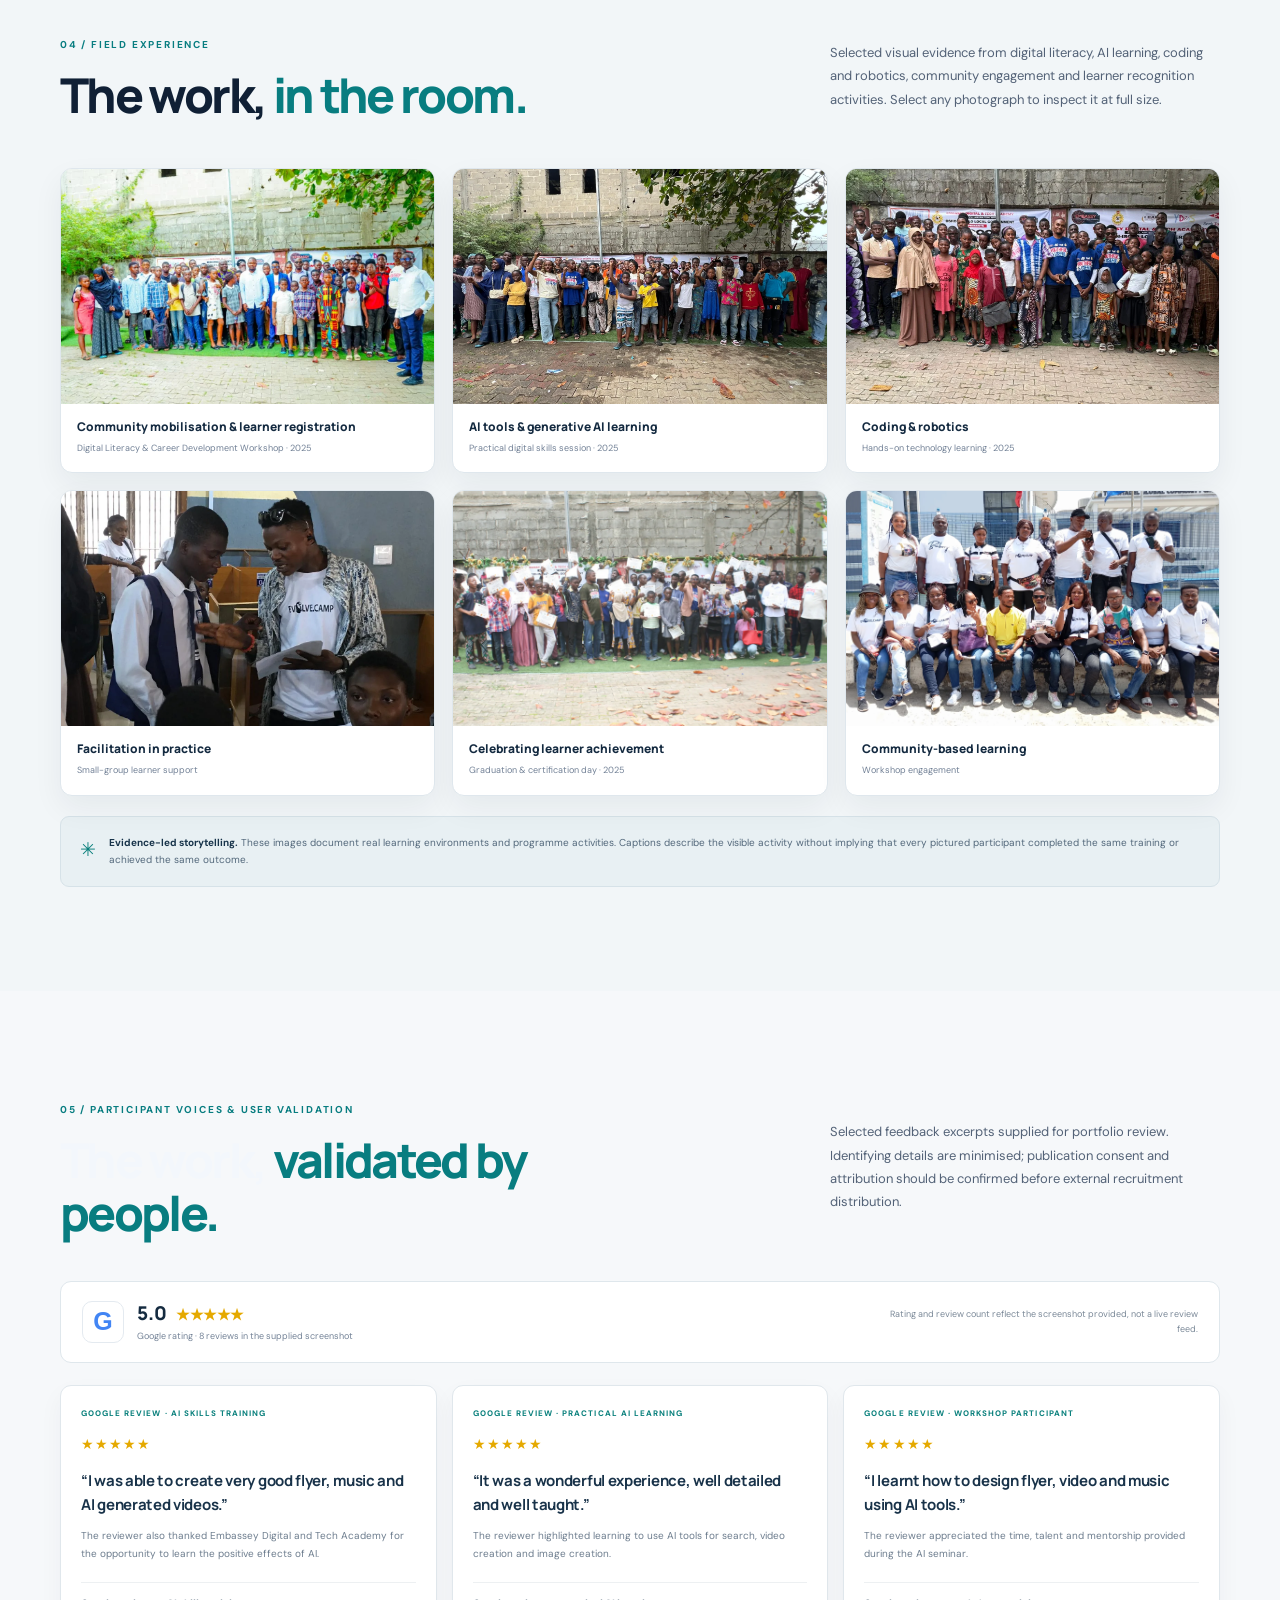
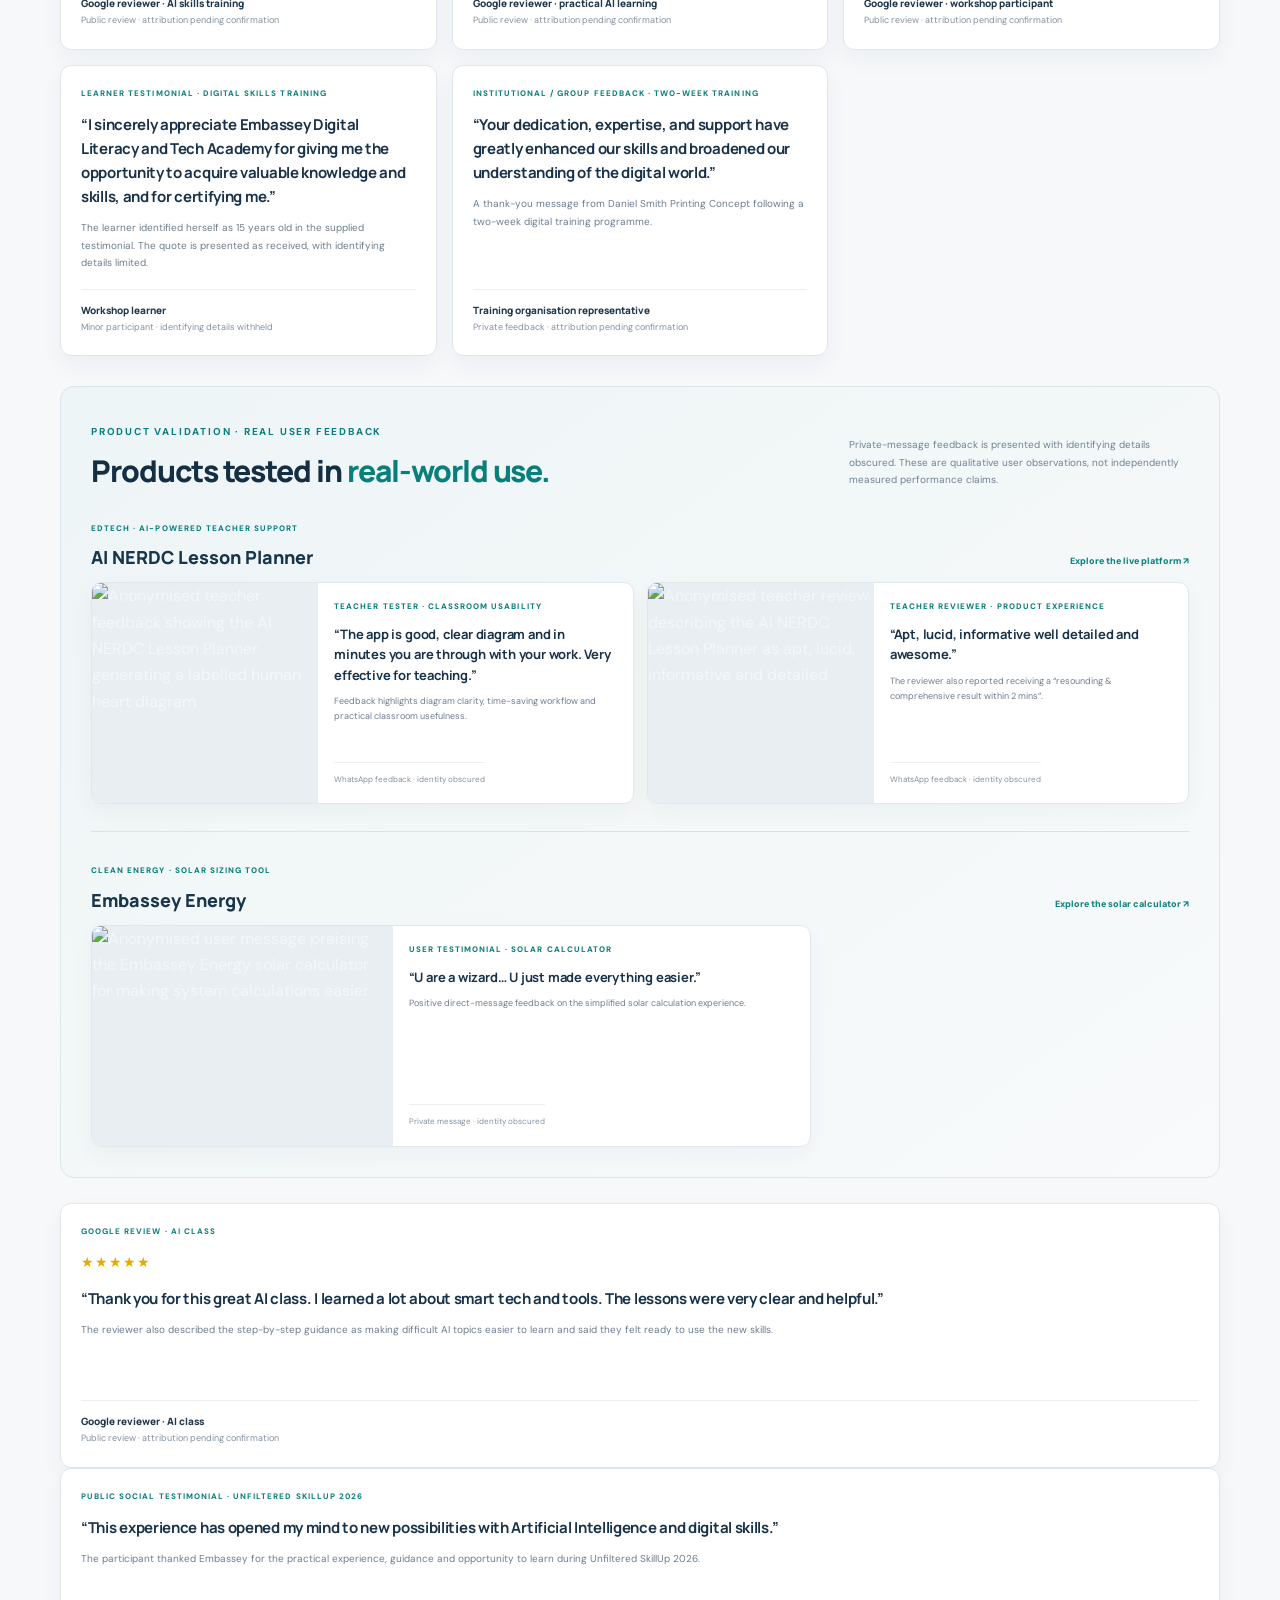
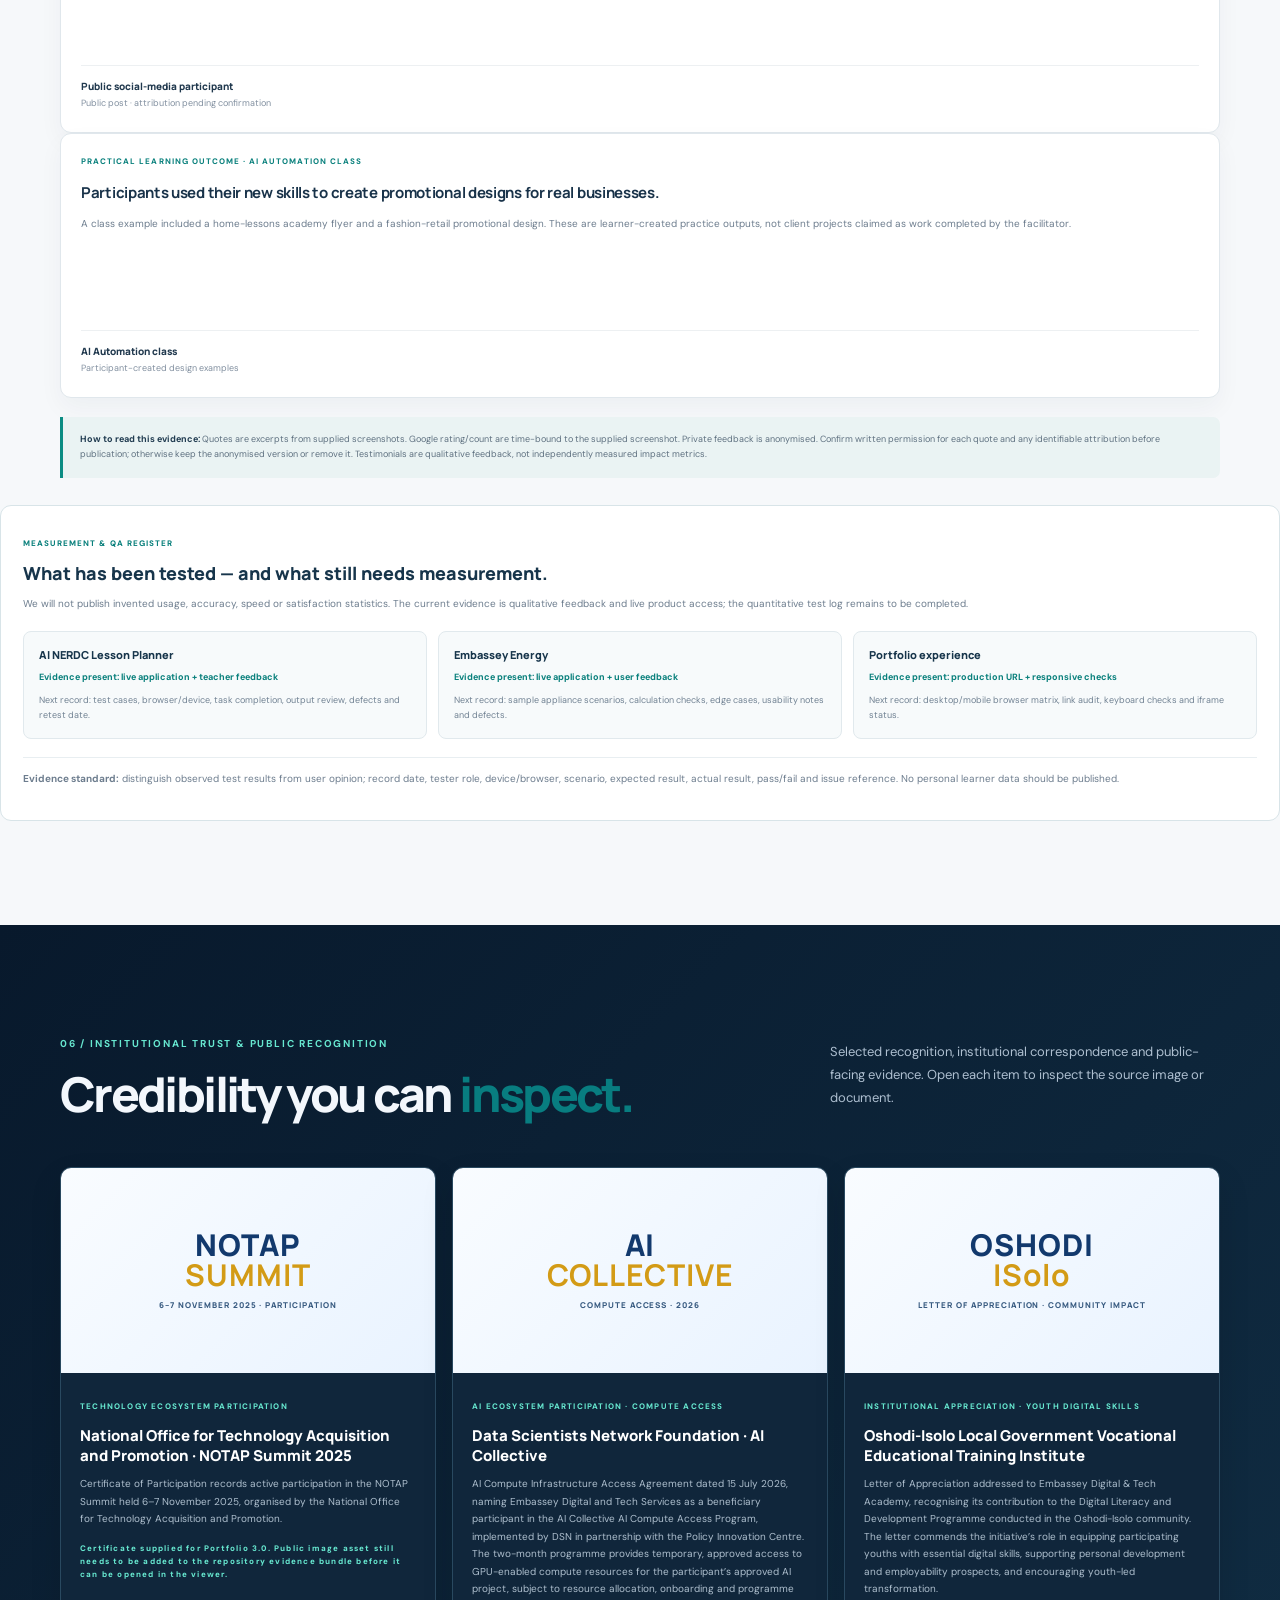
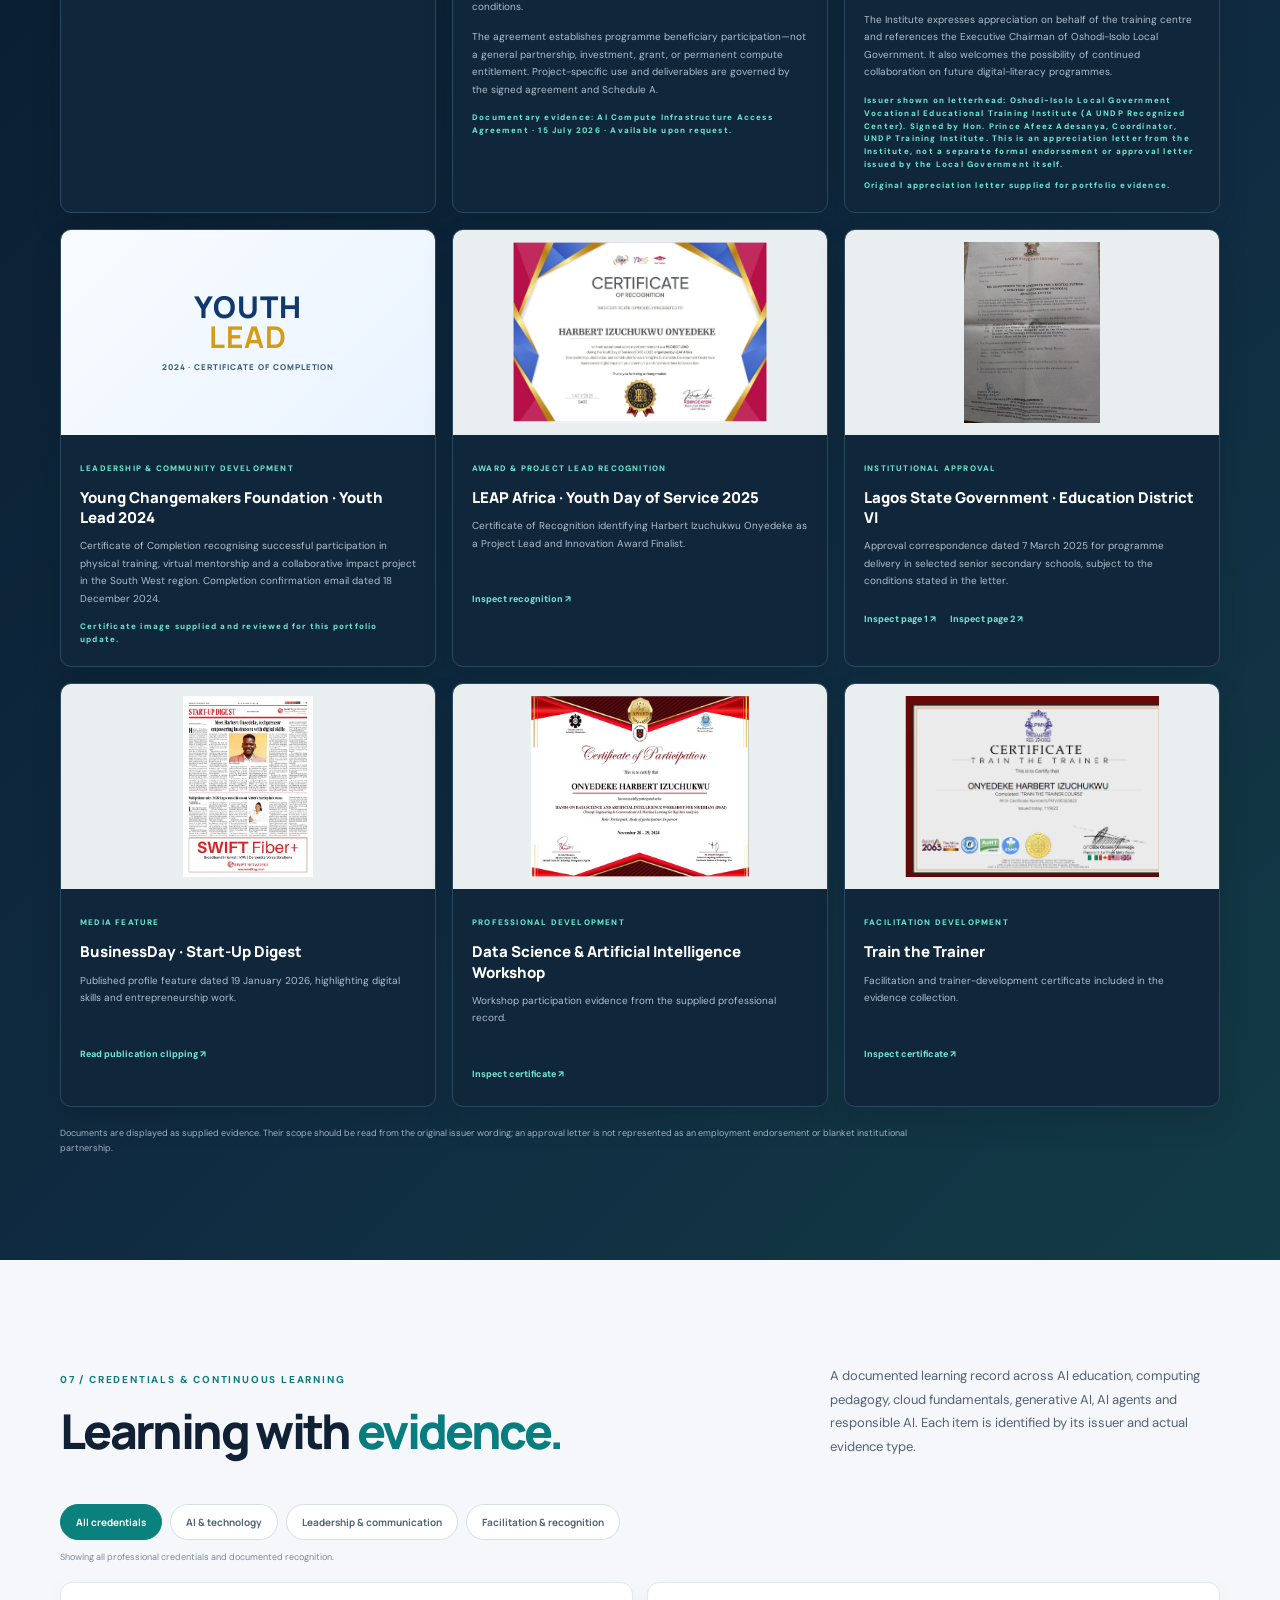
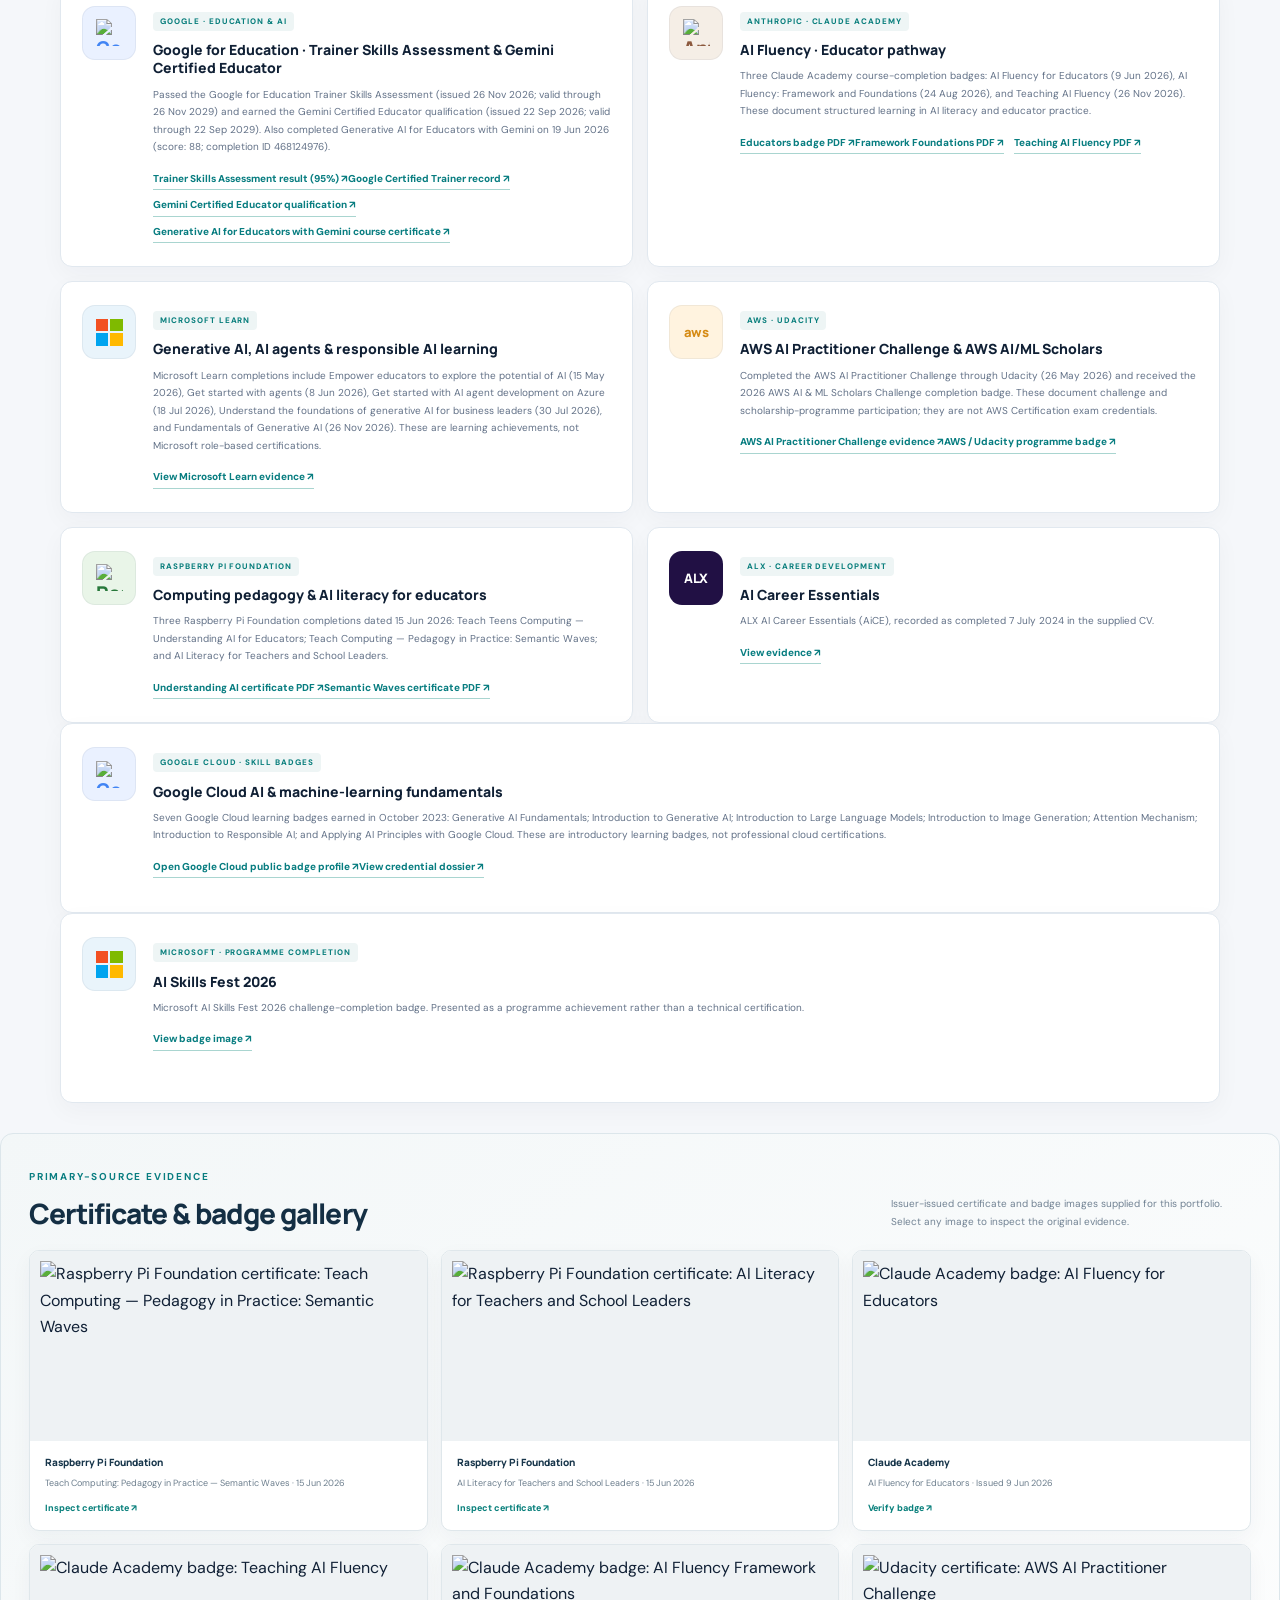
==== commit 9ed5a269: "Apply portrait mark consistently to header and footer" ====
--- a/index.html
+++ b/index.html
@@ -210,6 +210,6 @@
 <section class="section recruitment-section" id="ai-in-nigeria" aria-labelledby="recruitment-title"><div class="container recruitment-grid"><div><span class="eyebrow">AI IN NIGERIA · FACILITATOR OPPORTUNITY</span><h2 id="recruitment-title">Let’s make AI capability <em>practical, inclusive and measurable.</em></h2><p>I am interested in contributing as an AI facilitator through hands-on demonstrations, guided practice, responsible-use education and locally relevant examples for Nigerian learners, educators and communities.</p><div class="recruitment-tags"><span>AI literacy & facilitation</span><span>Prompting & workflow design</span><span>Applied product demonstrations</span><span>Educator & youth engagement</span></div><div class="contact-actions"><a class="btn btn-primary" href="mailto:eekonsult@gmail.com?subject=AI%20in%20Nigeria%20%E2%80%94%20Facilitator%20Opportunity&body=Hello%20Harbert%2C%0A%0AI%20would%20like%20to%20discuss%20your%20AI%20facilitation%20profile%20for%20the%20AI%20in%20Nigeria%20programme.%0A%0ARegards">Discuss my AI in Nigeria application ↗</a><a class="btn btn-secondary" href="/Onyedeke_Harbert_Izuchukwu_AI_in_Nigeria_Facilitator_CV.pdf" download>Download recruiter CV ↓</a></div></div><aside class="recruitment-aside"><span class="contact-label">RECRUITER QUICK REVIEW</span><a href="#recruiter-snapshot">30-second professional brief ↗</a><a href="#work">Applied products & live demos ↗</a><a href="#impact">Programme impact evidence ↗</a><a href="#recognition">Institutional records ↗</a><a href="#credentials">Learning credentials ↗</a><a href="/Harbert_Onyedeke_Fellowship_Credential_Dossier.pdf" target="_blank" rel="noopener">Full credential dossier ↗</a></aside></div></section>
 <section class="section contact-section" id="contact"><div class="container contact-grid"><div><span class="eyebrow">11 / DIRECT CONTACT</span><h2>Looking for an AI facilitator who can <em>teach, build and enable?</em></h2><p>I welcome conversations about AI facilitation, educator development, youth programmes, applied-AI pilots and responsible adoption initiatives.</p><div class="contact-actions"><a class="btn btn-primary" href="mailto:eekonsult@gmail.com?subject=AI%20Facilitator%20Opportunity%20%E2%80%94%20Harbert%20Onyedeke">Email Harbert ↗</a><a class="btn btn-outline-light" href="https://wa.me/2348086288488" target="_blank" rel="noopener">WhatsApp ↗</a></div></div><div class="contact-card"><span class="contact-label">DIRECT CONTACT</span><a href="mailto:eekonsult@gmail.com">eekonsult@gmail.com</a><a href="tel:+2348086288488">+234 808 628 8848</a><span>Oshodi, Lagos, Nigeria</span><div class="contact-divider"></div><span class="contact-label">APPLICATION MATERIALS</span><a href="/Onyedeke_Harbert_Izuchukwu_AI_in_Nigeria_Facilitator_CV.pdf" download>Facilitator CV ↓</a><a href="/Harbert_Onyedeke_Fellowship_Credential_Dossier.pdf" download>Credential & impact dossier ↓</a></div></div></section>
 </main>
-<footer class="footer"><div class="container footer-inner"><a class="brand footer-brand" href="#top"><span class="brand-mark">HO</span><span>HARBERT <b>ONYEDEKE</b><small>APPLIED AI · EDUCATION · INNOVATION</small></span></a><p>One practical use case at a time.</p><span>© <span id="year">2026</span> Harbert Izuchukwu Onyedeke</span></div></footer>
+<footer class="footer"><div class="container footer-inner"><a class="brand footer-brand" href="#top"><span class="brand-mark brand-avatar"><img src="/portrait.webp" alt="" aria-hidden="true"></span><span>HARBERT <b>ONYEDEKE</b><small>APPLIED AI · EDUCATION · INNOVATION</small></span></a><p>One practical use case at a time.</p><span>© <span id="year">2026</span> Harbert Izuchukwu Onyedeke</span></div></footer>
 <dialog class="evidence-viewer" id="evidence-viewer" aria-label="Evidence document viewer"><div class="evidence-viewer-bar"><strong id="evidence-viewer-title">Evidence viewer</strong><div><a id="evidence-open-new" href="#" target="_blank" rel="noopener">Open in new tab ↗</a><button type="button" id="evidence-viewer-close" aria-label="Close evidence viewer">×</button></div></div><iframe id="evidence-viewer-frame" title="Selected portfolio evidence" loading="lazy"></iframe></dialog><script src="/script.js" defer></script>
 </body></html>
--- a/styles.css
+++ b/styles.css
@@ -297,3 +297,10 @@
 .credential-content>a+a{display:inline-block;margin:7px 10px 0 0}
 @media(max-width:900px){.credential-evidence-grid{grid-template-columns:repeat(2,minmax(0,1fr))}.credential-evidence-heading{align-items:flex-start;flex-direction:column}}
 @media(max-width:560px){.credential-evidence{padding:16px}.credential-evidence-grid{grid-template-columns:1fr}.credential-evidence-card>a:first-child{height:230px}.credential-evidence-card>div{padding:14px}}
+
+
+/* Personal portrait mark — replaces generic initials across portfolio navigation and footer */
+.brand-mark.brand-avatar{width:42px;height:42px;flex:0 0 42px;overflow:hidden;display:block;border:1px solid rgba(103,232,208,.75);border-radius:50%;background:#0b2036;box-shadow:0 0 0 3px rgba(103,232,208,.09),0 5px 16px rgba(0,0,0,.18)}
+.brand-mark.brand-avatar img{display:block;width:100%;height:100%;object-fit:cover;object-position:center 24%;border-radius:50%}
+.footer-brand .brand-mark.brand-avatar{width:38px;height:38px;flex-basis:38px}
+@media(max-width:680px){.brand-mark.brand-avatar{width:38px;height:38px;flex-basis:38px}}
